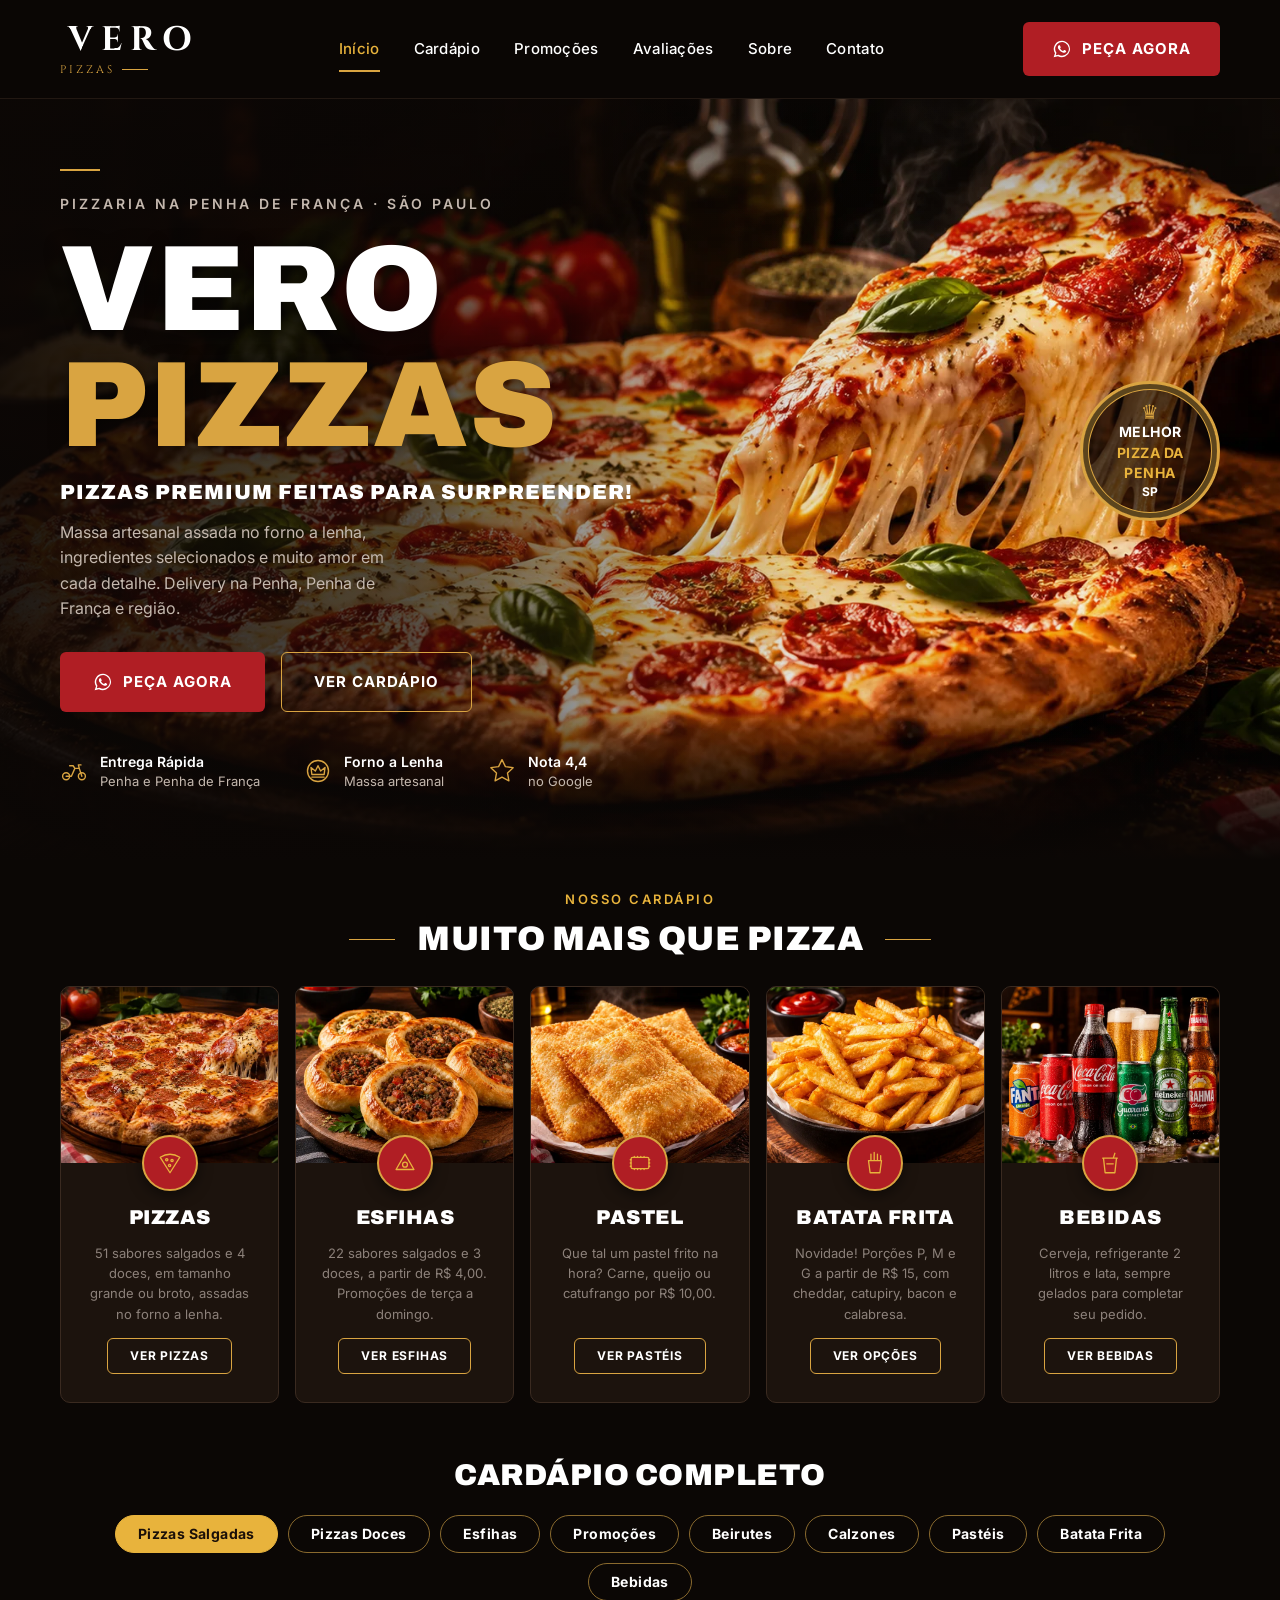
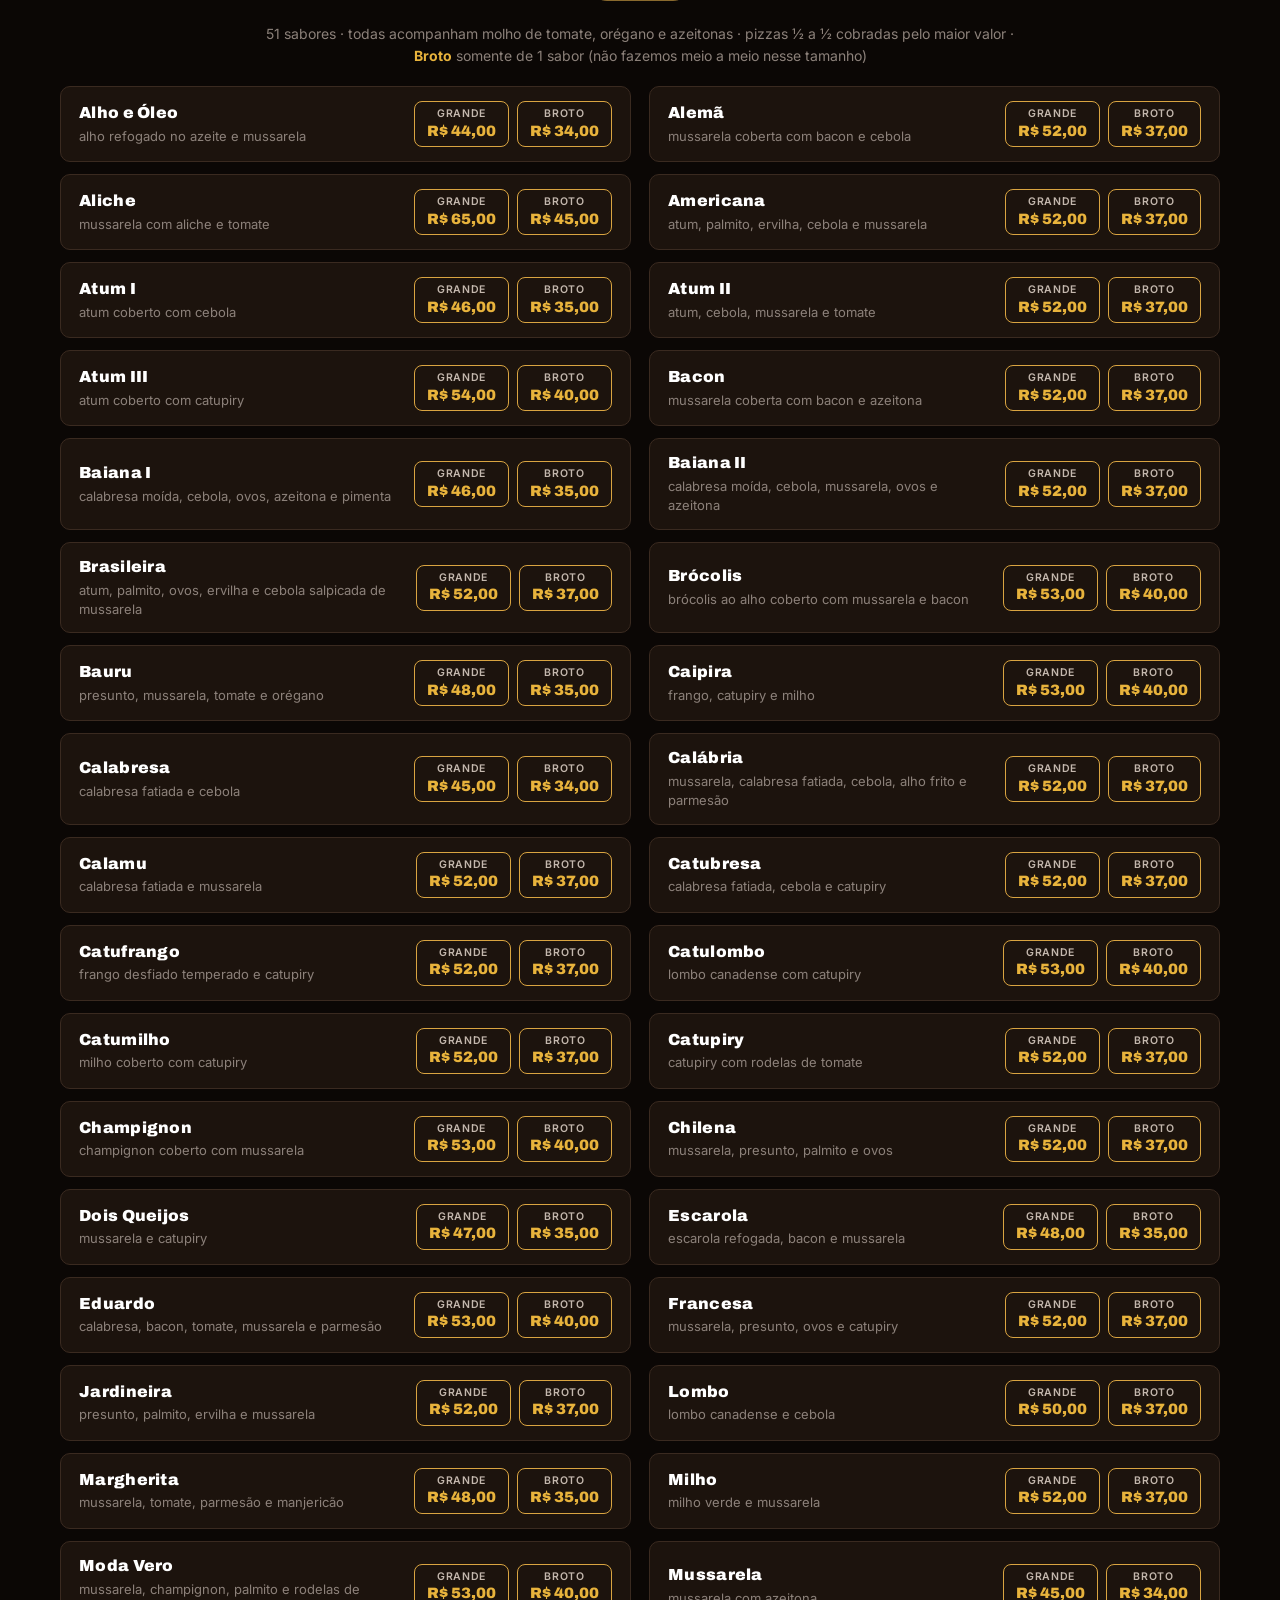
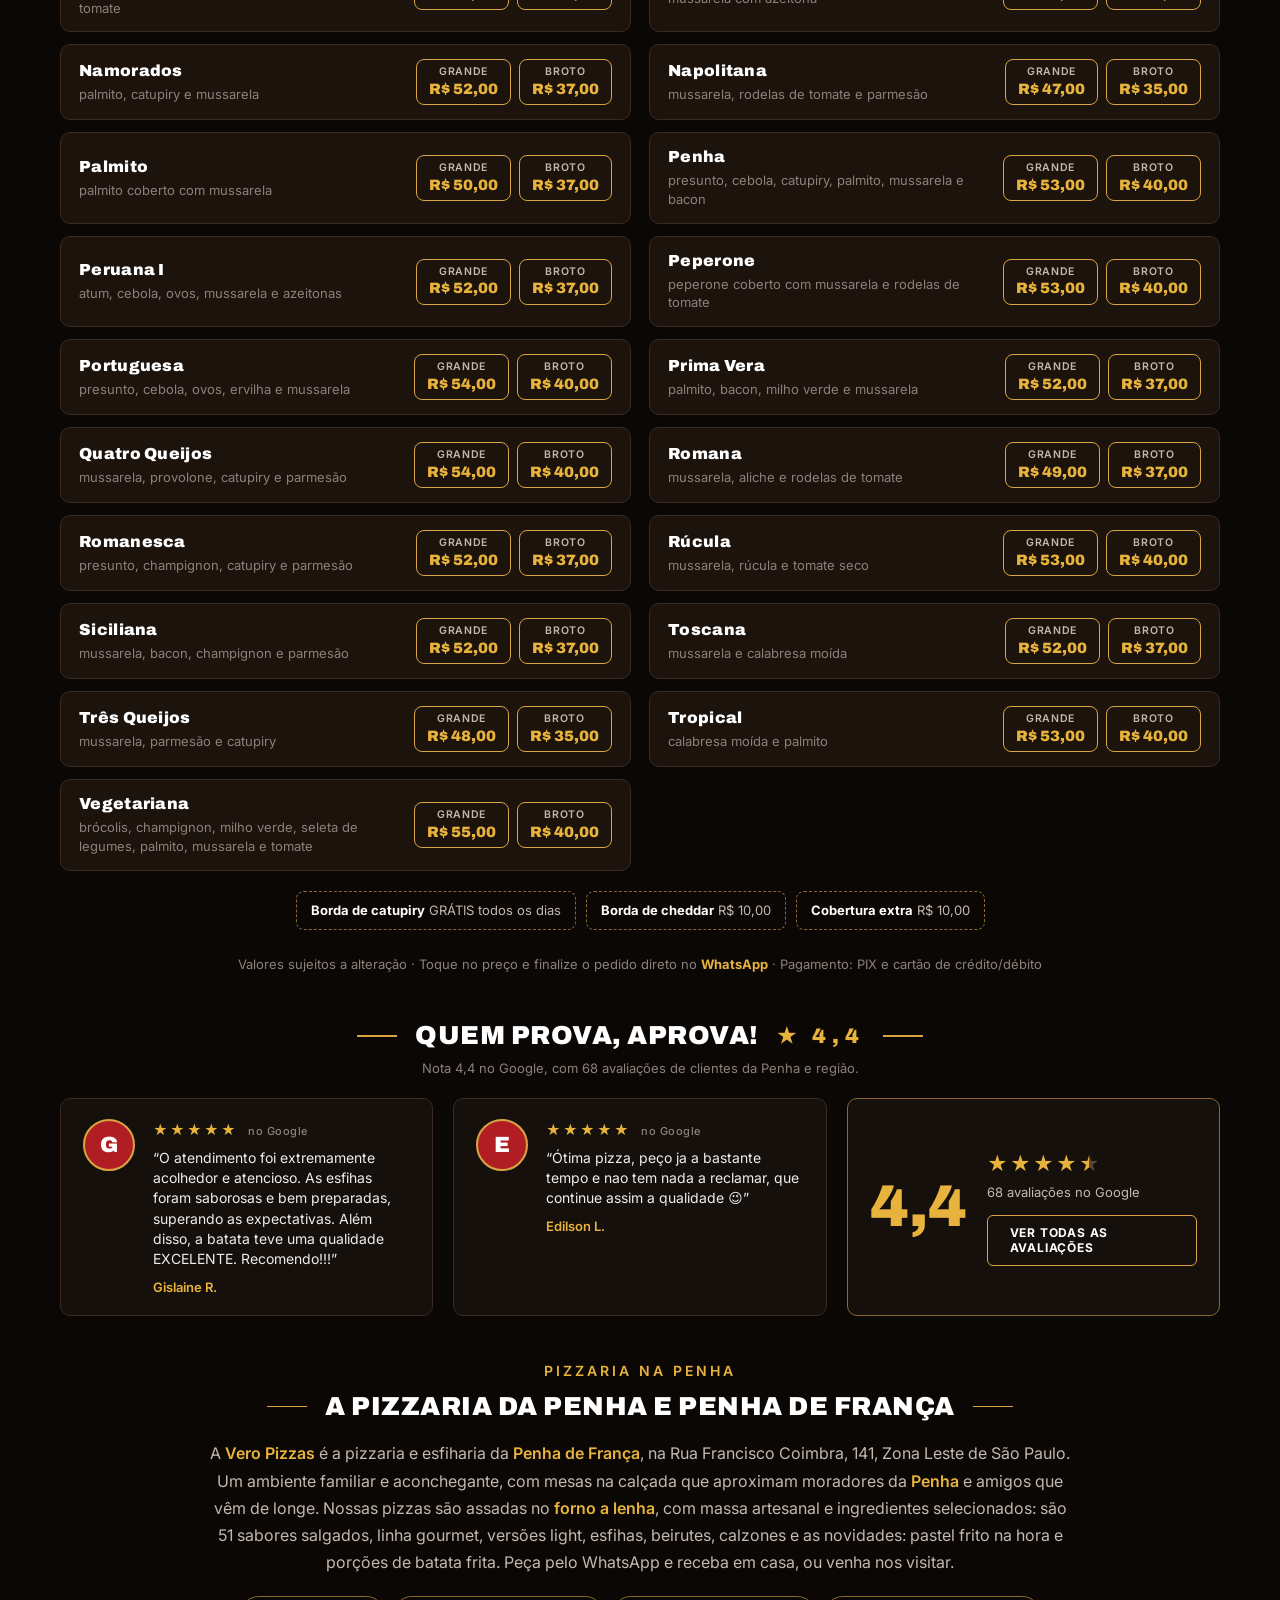
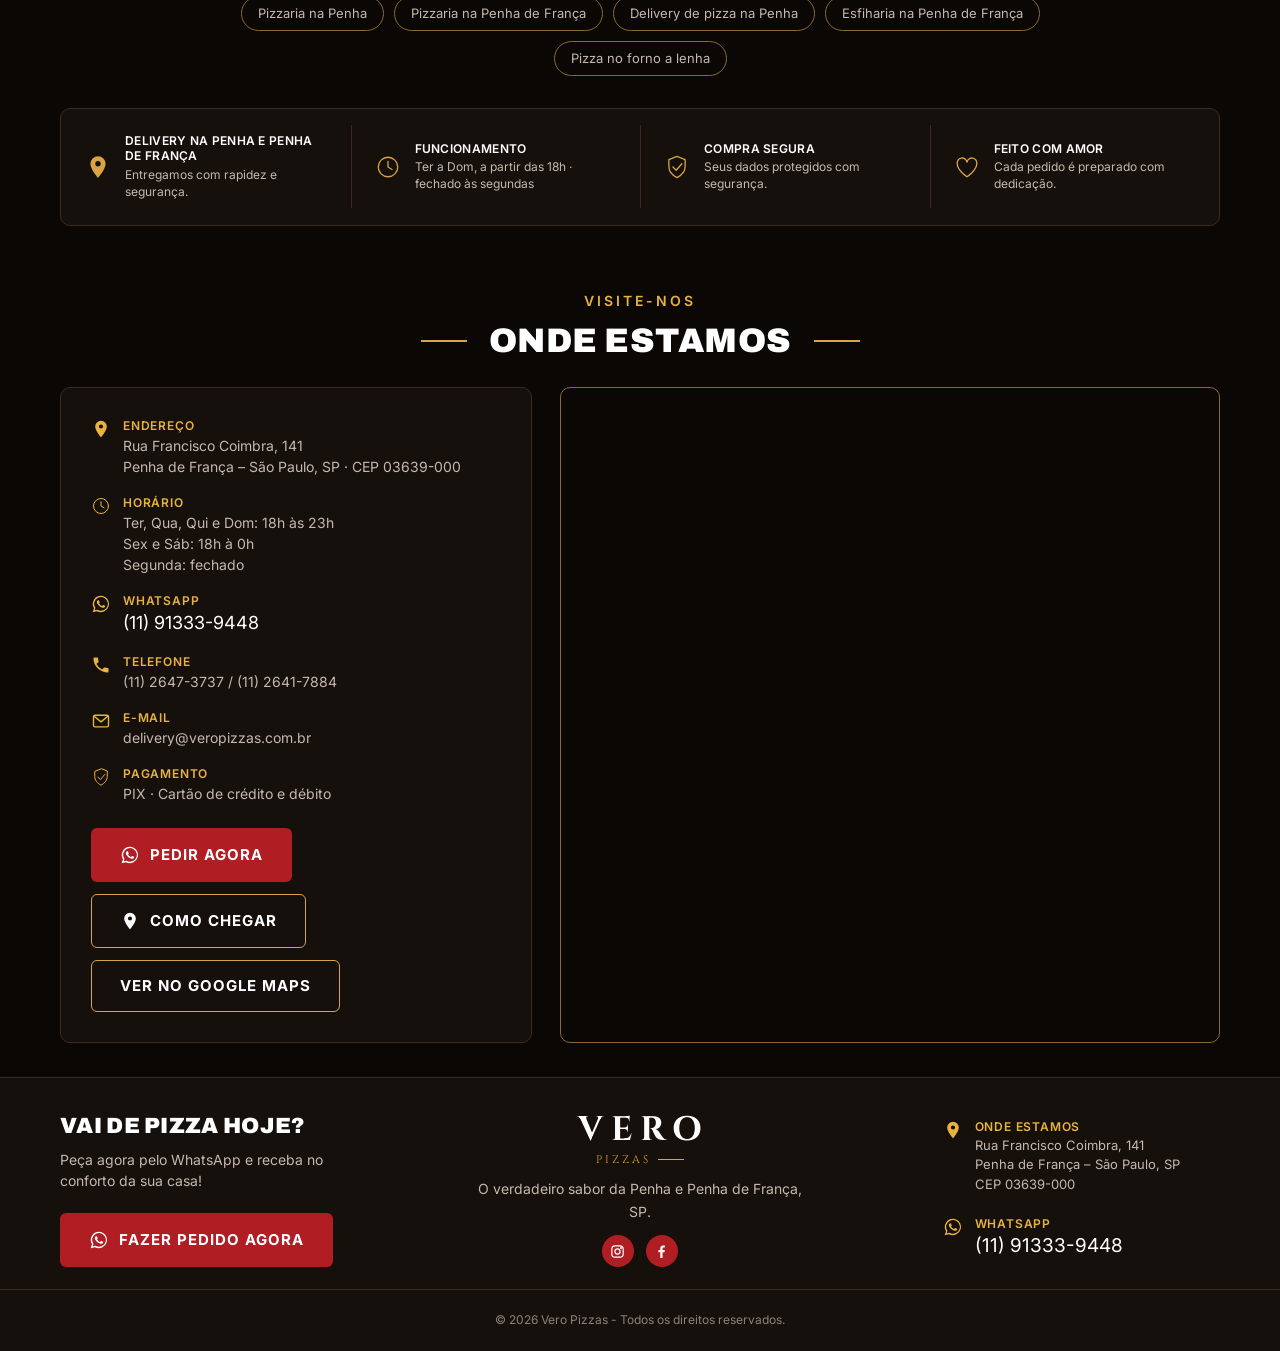
==== index.html @ 4f5774f3 "Novo site Vero Pizzas: landing page estática com cardápio completo - Layout baseado no Figma (hero, " ====
<!DOCTYPE html>
<html lang="pt-BR">
<head>
  <meta charset="UTF-8">
  <meta name="viewport" content="width=device-width, initial-scale=1">
  <title>Pizzaria na Penha e Penha de França SP | Vero Pizzas Delivery</title>
  <meta name="description" content="Vero Pizzas: pizzaria e esfiharia com forno a lenha na Penha de França, São Paulo. 51 sabores de pizza, esfihas, pastel, calzones e batata frita com delivery. Peça pelo WhatsApp!">
  <meta name="keywords" content="pizzaria penha, pizzaria penha de frança, pizzaria na penha sp, delivery pizza penha, pizza zona leste, esfiha penha, esfiharia penha de frança, pizza forno a lenha penha, batata frita penha, pastel penha de frança">
  <meta name="geo.region" content="BR-SP">
  <meta name="geo.placename" content="Penha de França, São Paulo">
  <meta name="theme-color" content="#0b0705">
  <link rel="canonical" href="https://veropizzas.com.br/">
  <meta property="og:type" content="website">
  <meta property="og:title" content="Vero Pizzas | Pizzaria na Penha e Penha de França, SP">
  <meta property="og:description" content="Pizzas premium feitas para surpreender. Delivery rápido na Penha, Penha de França e região.">
  <meta property="og:image" content="assets/hero.webp">
  <meta property="og:locale" content="pt_BR">
  <link rel="icon" href="data:image/svg+xml,%3Csvg xmlns='http://www.w3.org/2000/svg' viewBox='0 0 64 64'%3E%3Crect width='64' height='64' rx='12' fill='%230b0705'/%3E%3Ctext x='32' y='44' font-size='36' font-family='serif' font-weight='700' text-anchor='middle' fill='%23d9a441'%3EV%3C/text%3E%3C/svg%3E">
  <link rel="preconnect" href="https://fonts.googleapis.com">
  <link rel="preconnect" href="https://fonts.gstatic.com" crossorigin>
  <link href="https://fonts.googleapis.com/css2?family=Archivo:wght@900&family=Cinzel:wght@400;700&family=Inter:wght@400;500;600;700&display=swap" rel="stylesheet">
  <link rel="stylesheet" href="css/style.css">
  <script type="application/ld+json">
  {
    "@context": "https://schema.org",
    "@type": "Restaurant",
    "name": "Vero Pizzas",
    "description": "Pizzaria e esfiharia com forno a lenha na Penha de França, São Paulo, com delivery e atendimento no local.",
    "url": "https://veropizzas.com.br/",
    "image": "https://veropizzas.com.br/assets/hero.webp",
    "servesCuisine": ["Pizza", "Esfiha", "Pastel", "Calzone"],
    "hasMenu": "https://veropizzas.com.br/#cardapio-completo",
    "areaServed": ["Penha", "Penha de França", "Zona Leste de São Paulo"],
    "telephone": "+55 11 2647-3737",
    "email": "delivery@veropizzas.com.br",
    "paymentAccepted": "PIX, Cartão de crédito, Cartão de débito",
    "priceRange": "$$",
    "sameAs": [
      "https://www.instagram.com/vero.pizzas",
      "https://www.facebook.com/people/Vero-Pizzas/100063533080031/"
    ],
    "geo": {"@type": "GeoCoordinates", "latitude": -23.5240817, "longitude": -46.5408074},
    "hasMap": "https://maps.app.goo.gl/yPzgFW3SKGRKzd9G6",
    "openingHoursSpecification": [
      {"@type": "OpeningHoursSpecification", "dayOfWeek": ["Tuesday", "Wednesday", "Thursday", "Sunday"], "opens": "18:00", "closes": "23:00"},
      {"@type": "OpeningHoursSpecification", "dayOfWeek": ["Friday", "Saturday"], "opens": "18:00", "closes": "23:59"}
    ],
    "address": {
      "@type": "PostalAddress",
      "streetAddress": "Rua Francisco Coimbra, 141 - Penha de França",
      "postalCode": "03639-000",
      "addressLocality": "São Paulo",
      "addressRegion": "SP",
      "addressCountry": "BR"
    }
  }
  </script>
</head>
<body>

<svg width="0" height="0" style="position:absolute" aria-hidden="true">
  <defs>
    <symbol id="i-wa" viewBox="0 0 24 24"><path fill="currentColor" d="M12.04 2a9.9 9.9 0 0 0-8.45 15.05L2 22l5.1-1.34A9.9 9.9 0 1 0 12.04 2Zm0 18.1a8.2 8.2 0 0 1-4.18-1.14l-.3-.18-3.03.8.81-2.95-.2-.31a8.2 8.2 0 1 1 6.9 3.78Zm4.5-6.14c-.25-.12-1.46-.72-1.69-.8-.23-.09-.39-.13-.56.12-.16.25-.64.8-.78.97-.14.16-.29.18-.53.06a6.7 6.7 0 0 1-3.3-2.88c-.25-.43.25-.4.71-1.33.08-.16.04-.3-.02-.42-.06-.12-.56-1.35-.77-1.85-.2-.48-.4-.42-.56-.42h-.47c-.16 0-.43.06-.65.3-.23.25-.86.84-.86 2.05 0 1.2.88 2.37 1 2.54.12.16 1.72 2.63 4.18 3.69.58.25 1.04.4 1.4.51.59.19 1.12.16 1.54.1.47-.07 1.46-.6 1.66-1.17.2-.58.2-1.07.14-1.17-.06-.1-.23-.16-.47-.28Z"/></symbol>
    <symbol id="i-moto" viewBox="0 0 32 32"><g fill="none" stroke="currentColor" stroke-width="1.6" stroke-linecap="round" stroke-linejoin="round"><circle cx="7" cy="22" r="4"/><circle cx="25" cy="22" r="4"/><path d="M7 22h6l4-9h5l3 9M17 13l-2-3h-4M13 22l4-9M22 13l-1-4h3"/></g></symbol>
    <symbol id="i-crown" viewBox="0 0 32 32"><g fill="none" stroke="currentColor" stroke-width="1.6" stroke-linecap="round" stroke-linejoin="round"><circle cx="16" cy="16" r="12"/><path d="M9 20l-1-8 5 4 3-6 3 6 5-4-1 8zM9 23h14"/></g></symbol>
    <symbol id="i-star" viewBox="0 0 32 32"><path fill="none" stroke="currentColor" stroke-width="1.6" stroke-linejoin="round" d="m16 3 3.9 8 8.8 1.2-6.4 6.2 1.6 8.8L16 23l-7.9 4.2 1.6-8.8-6.4-6.2 8.8-1.2z"/></symbol>
    <symbol id="i-pizza" viewBox="0 0 32 32"><g fill="none" stroke="currentColor" stroke-width="1.6" stroke-linecap="round" stroke-linejoin="round"><path d="M4 9c8-5 16-5 24 0L16 28z"/><circle cx="12" cy="12" r="1.4"/><circle cx="18.5" cy="13" r="1.4"/><circle cx="15.5" cy="19" r="1.4"/></g></symbol>
    <symbol id="i-esfiha" viewBox="0 0 32 32"><g fill="none" stroke="currentColor" stroke-width="1.6" stroke-linecap="round" stroke-linejoin="round"><path d="M16 5 27 24H5z"/><circle cx="16" cy="18" r="3"/></g></symbol>
    <symbol id="i-pastel" viewBox="0 0 32 32"><g fill="none" stroke="currentColor" stroke-width="1.6" stroke-linecap="round" stroke-linejoin="round"><rect x="5" y="9" width="22" height="14" rx="2"/><path d="M5 12h-1M5 16h-1M5 20h-1M28 12h-1M28 16h-1M28 20h-1M9 9V8M13 9V8M17 9V8M21 9V8M9 24v-1M13 24v-1M17 24v-1M21 24v-1"/></g></symbol>
    <symbol id="i-fries" viewBox="0 0 32 32"><g fill="none" stroke="currentColor" stroke-width="1.6" stroke-linecap="round" stroke-linejoin="round"><path d="M8 13h16l-2 15H10zM11 13V5M15 13V3M19 13V5M23 13V7"/></g></symbol>
    <symbol id="i-cup" viewBox="0 0 32 32"><g fill="none" stroke="currentColor" stroke-width="1.6" stroke-linecap="round" stroke-linejoin="round"><path d="M8 10h16l-2 18H10zM7 10h18M20 10l2-6"/><path d="M12 17h8"/></g></symbol>
    <symbol id="i-pin" viewBox="0 0 24 24"><path fill="currentColor" d="M12 2a7 7 0 0 0-7 7c0 5.2 7 13 7 13s7-7.8 7-13a7 7 0 0 0-7-7Zm0 9.5A2.5 2.5 0 1 1 12 6.5a2.5 2.5 0 0 1 0 5Z"/></symbol>
    <symbol id="i-clock" viewBox="0 0 32 32"><g fill="none" stroke="currentColor" stroke-width="1.6" stroke-linecap="round" stroke-linejoin="round"><circle cx="16" cy="16" r="12"/><path d="M16 9v7l5 3"/></g></symbol>
    <symbol id="i-shield" viewBox="0 0 32 32"><g fill="none" stroke="currentColor" stroke-width="1.6" stroke-linecap="round" stroke-linejoin="round"><path d="M16 3 6 7v8c0 6 4 11 10 14 6-3 10-8 10-14V7z"/><path d="m11 16 4 4 7-8"/></g></symbol>
    <symbol id="i-heart" viewBox="0 0 32 32"><path fill="none" stroke="currentColor" stroke-width="1.6" stroke-linejoin="round" d="M16 28S4 20 4 12a6 6 0 0 1 12-2 6 6 0 0 1 12 2c0 8-12 16-12 16z"/></symbol>
    <symbol id="i-timer" viewBox="0 0 32 32"><g fill="none" stroke="currentColor" stroke-width="1.6" stroke-linecap="round" stroke-linejoin="round"><circle cx="16" cy="18" r="10"/><path d="M16 12v6l4 2M13 3h6M16 3v5"/></g></symbol>
    <symbol id="i-ig" viewBox="0 0 24 24"><g fill="none" stroke="currentColor" stroke-width="1.7"><rect x="4" y="4" width="16" height="16" rx="4.5"/><circle cx="12" cy="12" r="3.6"/><circle cx="17" cy="7" r=".6" fill="currentColor"/></g></symbol>
    <symbol id="i-fb" viewBox="0 0 24 24"><path fill="currentColor" d="M13.5 21v-8h2.7l.4-3.2h-3.1V7.9c0-.9.3-1.5 1.6-1.5h1.6V3.5c-.3 0-1.3-.1-2.4-.1-2.4 0-4 1.4-4 4.1v2.3H7.6V13h2.7v8z"/></symbol>
    <symbol id="i-phone" viewBox="0 0 24 24"><path fill="currentColor" d="M6.6 10.8a15.2 15.2 0 0 0 6.6 6.6l2.2-2.2a1 1 0 0 1 1-.25 11.4 11.4 0 0 0 3.6.57 1 1 0 0 1 1 1V20a1 1 0 0 1-1 1A17 17 0 0 1 3 4a1 1 0 0 1 1-1h3.5a1 1 0 0 1 1 1c0 1.25.2 2.45.57 3.57a1 1 0 0 1-.25 1z"/></symbol>
    <symbol id="i-mail" viewBox="0 0 24 24"><g fill="none" stroke="currentColor" stroke-width="1.7" stroke-linejoin="round"><rect x="3" y="5" width="18" height="14" rx="2"/><path d="m3.5 6 8.5 7 8.5-7"/></g></symbol>
  </defs>
</svg>

<!-- 01 HEADER -->
<header class="header" id="topo">
  <div class="container header__inner">
    <a href="#inicio" class="logo" aria-label="Vero Pizzas — início">
      <span class="logo__word">VERO</span>
      <span class="logo__sub"><span>P I Z Z A S</span><i></i></span>
    </a>

    <nav class="nav" id="nav" aria-label="Principal">
      <a href="#inicio" class="is-active">Início</a>
      <a href="#cardapio">Cardápio</a>
      <a href="#cardapio-completo" data-open-tab="promocoes-esfiha">Promoções</a>
      <a href="#avaliacoes">Avaliações</a>
      <a href="#sobre">Sobre</a>
      <a href="#localizacao">Contato</a>
      <a href="https://wa.me/5511913339448?text=Ol%C3%A1!%20Quero%20fazer%20um%20pedido." class="btn btn--wine nav__cta" target="_blank" rel="noopener"><svg><use href="#i-wa"/></svg>PEÇA AGORA</a>
    </nav>

    <a href="https://wa.me/5511913339448?text=Ol%C3%A1!%20Quero%20fazer%20um%20pedido." class="btn btn--wine header__cta" target="_blank" rel="noopener"><svg><use href="#i-wa"/></svg>PEÇA AGORA</a>

    <button class="burger" id="burger" aria-label="Abrir menu" aria-expanded="false" aria-controls="nav"><span></span><span></span><span></span></button>
  </div>
</header>

<main>
<!-- 02 HERO -->
<section class="hero" id="inicio">
  <img class="hero__bg" src="assets/hero.webp" alt="Pizza de pepperoni com queijo derretido da Vero Pizzas, pizzaria na Penha, São Paulo" fetchpriority="high">
  <div class="hero__shade"></div>
  <div class="container hero__inner">
    <div class="hero__content">
      <span class="rule"></span>
      <p class="eyebrow">Pizzaria na Penha de França · São Paulo</p>
      <h1 class="hero__title">
        <span>VERO</span>
        <span class="gold">PIZZAS</span>
        <span class="sr-only">— Pizzaria na Penha e Penha de França, São Paulo</span>
      </h1>
      <p class="hero__tag">Pizzas premium feitas para surpreender!</p>
      <p class="lead">Massa artesanal assada no forno a lenha, ingredientes selecionados e muito amor em cada detalhe. Delivery na Penha, Penha de França e região.</p>
      <div class="hero__ctas">
        <a href="https://wa.me/5511913339448?text=Ol%C3%A1!%20Quero%20fazer%20um%20pedido." class="btn btn--wine btn--lg" target="_blank" rel="noopener"><svg><use href="#i-wa"/></svg>PEÇA AGORA</a>
        <a href="#cardapio" class="btn btn--outline btn--lg">VER CARDÁPIO</a>
      </div>
      <ul class="features">
        <li><svg><use href="#i-moto"/></svg><div><strong>Entrega Rápida</strong><span>Penha e Penha de França</span></div></li>
        <li><svg><use href="#i-crown"/></svg><div><strong>Forno a Lenha</strong><span>Massa artesanal</span></div></li>
        <li><svg><use href="#i-star"/></svg><div><strong>Nota 4,4</strong><span>no Google</span></div></li>
      </ul>
    </div>

    <div class="seal" aria-label="Melhor pizza da Penha, SP">
      <span class="seal__crown">♛</span>
      <span>MELHOR</span><span>PIZZA DA</span><b>PENHA</b><span class="seal__sp">SP</span>
    </div>
  </div>
</section>

<!-- 03 CARDÁPIO -->
<section class="menu" id="cardapio">
  <div class="container">
    <p class="eyebrow eyebrow--gold center">NOSSO CARDÁPIO</p>
    <h2 class="section-title"><i></i><span>MUITO MAIS QUE PIZZA</span><i></i></h2>

    <div class="cards">
      <article class="card">
        <img src="assets/pizzas.webp" alt="Pizza de pepperoni artesanal" loading="lazy">
        <div class="card__icon"><svg><use href="#i-pizza"/></svg></div>
        <div class="card__body">
          <h3>PIZZAS</h3>
          <p>51 sabores salgados e 4 doces, em tamanho grande ou broto, assadas no forno a lenha.</p>
          <a href="#cardapio-completo" class="btn btn--ghost" data-open-tab="pizzas">VER PIZZAS</a>
        </div>
      </article>
      <article class="card">
        <img src="assets/esfihas.webp" alt="Esfihas artesanais assadas" loading="lazy">
        <div class="card__icon"><svg><use href="#i-esfiha"/></svg></div>
        <div class="card__body">
          <h3>ESFIHAS</h3>
          <p>22 sabores salgados e 3 doces, a partir de R$ 4,00. Promoções de terça a domingo.</p>
          <a href="#cardapio-completo" class="btn btn--ghost" data-open-tab="esfihas">VER ESFIHAS</a>
        </div>
      </article>
      <article class="card">
        <img src="assets/pastel.webp" alt="Pastéis fritos na hora da Vero Pizzas, Penha de França" loading="lazy">
        <div class="card__icon"><svg><use href="#i-pastel"/></svg></div>
        <div class="card__body">
          <h3>PASTEL</h3>
          <p>Que tal um pastel frito na hora? Carne, queijo ou catufrango por R$ 10,00.</p>
          <a href="#cardapio-completo" class="btn btn--ghost" data-open-tab="pasteis">VER PASTÉIS</a>
        </div>
      </article>
      <article class="card">
        <img src="assets/batata.webp" alt="Porção de batata frita da Vero Pizzas, Penha de França" loading="lazy">
        <div class="card__icon"><svg><use href="#i-fries"/></svg></div>
        <div class="card__body">
          <h3>BATATA FRITA</h3>
          <p>Novidade! Porções P, M e G a partir de R$ 15, com cheddar, catupiry, bacon e calabresa.</p>
          <a href="#cardapio-completo" class="btn btn--ghost" data-open-tab="batatas">VER OPÇÕES</a>
        </div>
      </article>
      <article class="card">
        <img src="assets/bebidas.webp" alt="Refrigerantes e cerveja gelados" loading="lazy">
        <div class="card__icon"><svg><use href="#i-cup"/></svg></div>
        <div class="card__body">
          <h3>BEBIDAS</h3>
          <p>Cerveja, refrigerante 2 litros e lata, sempre gelados para completar seu pedido.</p>
          <a href="#cardapio-completo" class="btn btn--ghost" data-open-tab="bebidas">VER BEBIDAS</a>
        </div>
      </article>
    </div>
    <div class="fullmenu" id="cardapio-completo">
      <h3 class="fullmenu__title">Cardápio completo</h3>
      <div class="tabs" role="tablist" aria-label="Categorias do cardápio"><button class="tab" type="button" role="tab" id="t-pizzas" aria-controls="tab-pizzas" aria-selected="true" data-tab="pizzas">Pizzas Salgadas</button><button class="tab" type="button" role="tab" id="t-doces" aria-controls="tab-doces" aria-selected="false" data-tab="doces">Pizzas Doces</button><button class="tab" type="button" role="tab" id="t-esfihas" aria-controls="tab-esfihas" aria-selected="false" data-tab="esfihas">Esfihas</button><button class="tab" type="button" role="tab" id="t-promocoes-esfiha" aria-controls="tab-promocoes-esfiha" aria-selected="false" data-tab="promocoes-esfiha">Promoções</button><button class="tab" type="button" role="tab" id="t-beirutes" aria-controls="tab-beirutes" aria-selected="false" data-tab="beirutes">Beirutes</button><button class="tab" type="button" role="tab" id="t-calzones" aria-controls="tab-calzones" aria-selected="false" data-tab="calzones">Calzones</button><button class="tab" type="button" role="tab" id="t-pasteis" aria-controls="tab-pasteis" aria-selected="false" data-tab="pasteis">Pastéis</button><button class="tab" type="button" role="tab" id="t-batatas" aria-controls="tab-batatas" aria-selected="false" data-tab="batatas">Batata Frita</button><button class="tab" type="button" role="tab" id="t-bebidas" aria-controls="tab-bebidas" aria-selected="false" data-tab="bebidas">Bebidas</button></div>
      <div class="mpanel" id="tab-pizzas" role="tabpanel" aria-labelledby="t-pizzas" data-panel="pizzas"><p class="menu-note">51 sabores · todas acompanham molho de tomate, orégano e azeitonas · pizzas ½ a ½ cobradas pelo maior valor · <b>Broto</b> somente de 1 sabor (não fazemos meio a meio nesse tamanho)</p><ul class="menu-list"><li class="mitem"><div class="mitem__txt"><h4>Alho e Óleo</h4><p>alho refogado no azeite e mussarela</p></div><div class="mitem__buy"><a class="buy" target="_blank" rel="noopener" href="https://wa.me/5511913339448?text=Ol%C3%A1%21%20Quero%20pedir%20uma%20pizza%20Alho%20e%20%C3%93leo%20%28Grande%29%20-%20R%24%2044%2C00."><span>Grande</span><b>R$ 44,00</b></a><a class="buy" target="_blank" rel="noopener" href="https://wa.me/5511913339448?text=Ol%C3%A1%21%20Quero%20pedir%20uma%20pizza%20Alho%20e%20%C3%93leo%20%28Broto%29%20-%20R%24%2034%2C00."><span>Broto</span><b>R$ 34,00</b></a></div></li><li class="mitem"><div class="mitem__txt"><h4>Alemã</h4><p>mussarela coberta com bacon e cebola</p></div><div class="mitem__buy"><a class="buy" target="_blank" rel="noopener" href="https://wa.me/5511913339448?text=Ol%C3%A1%21%20Quero%20pedir%20uma%20pizza%20Alem%C3%A3%20%28Grande%29%20-%20R%24%2052%2C00."><span>Grande</span><b>R$ 52,00</b></a><a class="buy" target="_blank" rel="noopener" href="https://wa.me/5511913339448?text=Ol%C3%A1%21%20Quero%20pedir%20uma%20pizza%20Alem%C3%A3%20%28Broto%29%20-%20R%24%2037%2C00."><span>Broto</span><b>R$ 37,00</b></a></div></li><li class="mitem"><div class="mitem__txt"><h4>Aliche</h4><p>mussarela com aliche e tomate</p></div><div class="mitem__buy"><a class="buy" target="_blank" rel="noopener" href="https://wa.me/5511913339448?text=Ol%C3%A1%21%20Quero%20pedir%20uma%20pizza%20Aliche%20%28Grande%29%20-%20R%24%2065%2C00."><span>Grande</span><b>R$ 65,00</b></a><a class="buy" target="_blank" rel="noopener" href="https://wa.me/5511913339448?text=Ol%C3%A1%21%20Quero%20pedir%20uma%20pizza%20Aliche%20%28Broto%29%20-%20R%24%2045%2C00."><span>Broto</span><b>R$ 45,00</b></a></div></li><li class="mitem"><div class="mitem__txt"><h4>Americana</h4><p>atum, palmito, ervilha, cebola e mussarela</p></div><div class="mitem__buy"><a class="buy" target="_blank" rel="noopener" href="https://wa.me/5511913339448?text=Ol%C3%A1%21%20Quero%20pedir%20uma%20pizza%20Americana%20%28Grande%29%20-%20R%24%2052%2C00."><span>Grande</span><b>R$ 52,00</b></a><a class="buy" target="_blank" rel="noopener" href="https://wa.me/5511913339448?text=Ol%C3%A1%21%20Quero%20pedir%20uma%20pizza%20Americana%20%28Broto%29%20-%20R%24%2037%2C00."><span>Broto</span><b>R$ 37,00</b></a></div></li><li class="mitem"><div class="mitem__txt"><h4>Atum I</h4><p>atum coberto com cebola</p></div><div class="mitem__buy"><a class="buy" target="_blank" rel="noopener" href="https://wa.me/5511913339448?text=Ol%C3%A1%21%20Quero%20pedir%20uma%20pizza%20Atum%20I%20%28Grande%29%20-%20R%24%2046%2C00."><span>Grande</span><b>R$ 46,00</b></a><a class="buy" target="_blank" rel="noopener" href="https://wa.me/5511913339448?text=Ol%C3%A1%21%20Quero%20pedir%20uma%20pizza%20Atum%20I%20%28Broto%29%20-%20R%24%2035%2C00."><span>Broto</span><b>R$ 35,00</b></a></div></li><li class="mitem"><div class="mitem__txt"><h4>Atum II</h4><p>atum, cebola, mussarela e tomate</p></div><div class="mitem__buy"><a class="buy" target="_blank" rel="noopener" href="https://wa.me/5511913339448?text=Ol%C3%A1%21%20Quero%20pedir%20uma%20pizza%20Atum%20II%20%28Grande%29%20-%20R%24%2052%2C00."><span>Grande</span><b>R$ 52,00</b></a><a class="buy" target="_blank" rel="noopener" href="https://wa.me/5511913339448?text=Ol%C3%A1%21%20Quero%20pedir%20uma%20pizza%20Atum%20II%20%28Broto%29%20-%20R%24%2037%2C00."><span>Broto</span><b>R$ 37,00</b></a></div></li><li class="mitem"><div class="mitem__txt"><h4>Atum III</h4><p>atum coberto com catupiry</p></div><div class="mitem__buy"><a class="buy" target="_blank" rel="noopener" href="https://wa.me/5511913339448?text=Ol%C3%A1%21%20Quero%20pedir%20uma%20pizza%20Atum%20III%20%28Grande%29%20-%20R%24%2054%2C00."><span>Grande</span><b>R$ 54,00</b></a><a class="buy" target="_blank" rel="noopener" href="https://wa.me/5511913339448?text=Ol%C3%A1%21%20Quero%20pedir%20uma%20pizza%20Atum%20III%20%28Broto%29%20-%20R%24%2040%2C00."><span>Broto</span><b>R$ 40,00</b></a></div></li><li class="mitem"><div class="mitem__txt"><h4>Bacon</h4><p>mussarela coberta com bacon e azeitona</p></div><div class="mitem__buy"><a class="buy" target="_blank" rel="noopener" href="https://wa.me/5511913339448?text=Ol%C3%A1%21%20Quero%20pedir%20uma%20pizza%20Bacon%20%28Grande%29%20-%20R%24%2052%2C00."><span>Grande</span><b>R$ 52,00</b></a><a class="buy" target="_blank" rel="noopener" href="https://wa.me/5511913339448?text=Ol%C3%A1%21%20Quero%20pedir%20uma%20pizza%20Bacon%20%28Broto%29%20-%20R%24%2037%2C00."><span>Broto</span><b>R$ 37,00</b></a></div></li><li class="mitem"><div class="mitem__txt"><h4>Baiana I</h4><p>calabresa moída, cebola, ovos, azeitona e pimenta</p></div><div class="mitem__buy"><a class="buy" target="_blank" rel="noopener" href="https://wa.me/5511913339448?text=Ol%C3%A1%21%20Quero%20pedir%20uma%20pizza%20Baiana%20I%20%28Grande%29%20-%20R%24%2046%2C00."><span>Grande</span><b>R$ 46,00</b></a><a class="buy" target="_blank" rel="noopener" href="https://wa.me/5511913339448?text=Ol%C3%A1%21%20Quero%20pedir%20uma%20pizza%20Baiana%20I%20%28Broto%29%20-%20R%24%2035%2C00."><span>Broto</span><b>R$ 35,00</b></a></div></li><li class="mitem"><div class="mitem__txt"><h4>Baiana II</h4><p>calabresa moída, cebola, mussarela, ovos e azeitona</p></div><div class="mitem__buy"><a class="buy" target="_blank" rel="noopener" href="https://wa.me/5511913339448?text=Ol%C3%A1%21%20Quero%20pedir%20uma%20pizza%20Baiana%20II%20%28Grande%29%20-%20R%24%2052%2C00."><span>Grande</span><b>R$ 52,00</b></a><a class="buy" target="_blank" rel="noopener" href="https://wa.me/5511913339448?text=Ol%C3%A1%21%20Quero%20pedir%20uma%20pizza%20Baiana%20II%20%28Broto%29%20-%20R%24%2037%2C00."><span>Broto</span><b>R$ 37,00</b></a></div></li><li class="mitem"><div class="mitem__txt"><h4>Brasileira</h4><p>atum, palmito, ovos, ervilha e cebola salpicada de mussarela</p></div><div class="mitem__buy"><a class="buy" target="_blank" rel="noopener" href="https://wa.me/5511913339448?text=Ol%C3%A1%21%20Quero%20pedir%20uma%20pizza%20Brasileira%20%28Grande%29%20-%20R%24%2052%2C00."><span>Grande</span><b>R$ 52,00</b></a><a class="buy" target="_blank" rel="noopener" href="https://wa.me/5511913339448?text=Ol%C3%A1%21%20Quero%20pedir%20uma%20pizza%20Brasileira%20%28Broto%29%20-%20R%24%2037%2C00."><span>Broto</span><b>R$ 37,00</b></a></div></li><li class="mitem"><div class="mitem__txt"><h4>Brócolis</h4><p>brócolis ao alho coberto com mussarela e bacon</p></div><div class="mitem__buy"><a class="buy" target="_blank" rel="noopener" href="https://wa.me/5511913339448?text=Ol%C3%A1%21%20Quero%20pedir%20uma%20pizza%20Br%C3%B3colis%20%28Grande%29%20-%20R%24%2053%2C00."><span>Grande</span><b>R$ 53,00</b></a><a class="buy" target="_blank" rel="noopener" href="https://wa.me/5511913339448?text=Ol%C3%A1%21%20Quero%20pedir%20uma%20pizza%20Br%C3%B3colis%20%28Broto%29%20-%20R%24%2040%2C00."><span>Broto</span><b>R$ 40,00</b></a></div></li><li class="mitem"><div class="mitem__txt"><h4>Bauru</h4><p>presunto, mussarela, tomate e orégano</p></div><div class="mitem__buy"><a class="buy" target="_blank" rel="noopener" href="https://wa.me/5511913339448?text=Ol%C3%A1%21%20Quero%20pedir%20uma%20pizza%20Bauru%20%28Grande%29%20-%20R%24%2048%2C00."><span>Grande</span><b>R$ 48,00</b></a><a class="buy" target="_blank" rel="noopener" href="https://wa.me/5511913339448?text=Ol%C3%A1%21%20Quero%20pedir%20uma%20pizza%20Bauru%20%28Broto%29%20-%20R%24%2035%2C00."><span>Broto</span><b>R$ 35,00</b></a></div></li><li class="mitem"><div class="mitem__txt"><h4>Caipira</h4><p>frango, catupiry e milho</p></div><div class="mitem__buy"><a class="buy" target="_blank" rel="noopener" href="https://wa.me/5511913339448?text=Ol%C3%A1%21%20Quero%20pedir%20uma%20pizza%20Caipira%20%28Grande%29%20-%20R%24%2053%2C00."><span>Grande</span><b>R$ 53,00</b></a><a class="buy" target="_blank" rel="noopener" href="https://wa.me/5511913339448?text=Ol%C3%A1%21%20Quero%20pedir%20uma%20pizza%20Caipira%20%28Broto%29%20-%20R%24%2040%2C00."><span>Broto</span><b>R$ 40,00</b></a></div></li><li class="mitem"><div class="mitem__txt"><h4>Calabresa</h4><p>calabresa fatiada e cebola</p></div><div class="mitem__buy"><a class="buy" target="_blank" rel="noopener" href="https://wa.me/5511913339448?text=Ol%C3%A1%21%20Quero%20pedir%20uma%20pizza%20Calabresa%20%28Grande%29%20-%20R%24%2045%2C00."><span>Grande</span><b>R$ 45,00</b></a><a class="buy" target="_blank" rel="noopener" href="https://wa.me/5511913339448?text=Ol%C3%A1%21%20Quero%20pedir%20uma%20pizza%20Calabresa%20%28Broto%29%20-%20R%24%2034%2C00."><span>Broto</span><b>R$ 34,00</b></a></div></li><li class="mitem"><div class="mitem__txt"><h4>Calábria</h4><p>mussarela, calabresa fatiada, cebola, alho frito e parmesão</p></div><div class="mitem__buy"><a class="buy" target="_blank" rel="noopener" href="https://wa.me/5511913339448?text=Ol%C3%A1%21%20Quero%20pedir%20uma%20pizza%20Cal%C3%A1bria%20%28Grande%29%20-%20R%24%2052%2C00."><span>Grande</span><b>R$ 52,00</b></a><a class="buy" target="_blank" rel="noopener" href="https://wa.me/5511913339448?text=Ol%C3%A1%21%20Quero%20pedir%20uma%20pizza%20Cal%C3%A1bria%20%28Broto%29%20-%20R%24%2037%2C00."><span>Broto</span><b>R$ 37,00</b></a></div></li><li class="mitem"><div class="mitem__txt"><h4>Calamu</h4><p>calabresa fatiada e mussarela</p></div><div class="mitem__buy"><a class="buy" target="_blank" rel="noopener" href="https://wa.me/5511913339448?text=Ol%C3%A1%21%20Quero%20pedir%20uma%20pizza%20Calamu%20%28Grande%29%20-%20R%24%2052%2C00."><span>Grande</span><b>R$ 52,00</b></a><a class="buy" target="_blank" rel="noopener" href="https://wa.me/5511913339448?text=Ol%C3%A1%21%20Quero%20pedir%20uma%20pizza%20Calamu%20%28Broto%29%20-%20R%24%2037%2C00."><span>Broto</span><b>R$ 37,00</b></a></div></li><li class="mitem"><div class="mitem__txt"><h4>Catubresa</h4><p>calabresa fatiada, cebola e catupiry</p></div><div class="mitem__buy"><a class="buy" target="_blank" rel="noopener" href="https://wa.me/5511913339448?text=Ol%C3%A1%21%20Quero%20pedir%20uma%20pizza%20Catubresa%20%28Grande%29%20-%20R%24%2052%2C00."><span>Grande</span><b>R$ 52,00</b></a><a class="buy" target="_blank" rel="noopener" href="https://wa.me/5511913339448?text=Ol%C3%A1%21%20Quero%20pedir%20uma%20pizza%20Catubresa%20%28Broto%29%20-%20R%24%2037%2C00."><span>Broto</span><b>R$ 37,00</b></a></div></li><li class="mitem"><div class="mitem__txt"><h4>Catufrango</h4><p>frango desfiado temperado e catupiry</p></div><div class="mitem__buy"><a class="buy" target="_blank" rel="noopener" href="https://wa.me/5511913339448?text=Ol%C3%A1%21%20Quero%20pedir%20uma%20pizza%20Catufrango%20%28Grande%29%20-%20R%24%2052%2C00."><span>Grande</span><b>R$ 52,00</b></a><a class="buy" target="_blank" rel="noopener" href="https://wa.me/5511913339448?text=Ol%C3%A1%21%20Quero%20pedir%20uma%20pizza%20Catufrango%20%28Broto%29%20-%20R%24%2037%2C00."><span>Broto</span><b>R$ 37,00</b></a></div></li><li class="mitem"><div class="mitem__txt"><h4>Catulombo</h4><p>lombo canadense com catupiry</p></div><div class="mitem__buy"><a class="buy" target="_blank" rel="noopener" href="https://wa.me/5511913339448?text=Ol%C3%A1%21%20Quero%20pedir%20uma%20pizza%20Catulombo%20%28Grande%29%20-%20R%24%2053%2C00."><span>Grande</span><b>R$ 53,00</b></a><a class="buy" target="_blank" rel="noopener" href="https://wa.me/5511913339448?text=Ol%C3%A1%21%20Quero%20pedir%20uma%20pizza%20Catulombo%20%28Broto%29%20-%20R%24%2040%2C00."><span>Broto</span><b>R$ 40,00</b></a></div></li><li class="mitem"><div class="mitem__txt"><h4>Catumilho</h4><p>milho coberto com catupiry</p></div><div class="mitem__buy"><a class="buy" target="_blank" rel="noopener" href="https://wa.me/5511913339448?text=Ol%C3%A1%21%20Quero%20pedir%20uma%20pizza%20Catumilho%20%28Grande%29%20-%20R%24%2052%2C00."><span>Grande</span><b>R$ 52,00</b></a><a class="buy" target="_blank" rel="noopener" href="https://wa.me/5511913339448?text=Ol%C3%A1%21%20Quero%20pedir%20uma%20pizza%20Catumilho%20%28Broto%29%20-%20R%24%2037%2C00."><span>Broto</span><b>R$ 37,00</b></a></div></li><li class="mitem"><div class="mitem__txt"><h4>Catupiry</h4><p>catupiry com rodelas de tomate</p></div><div class="mitem__buy"><a class="buy" target="_blank" rel="noopener" href="https://wa.me/5511913339448?text=Ol%C3%A1%21%20Quero%20pedir%20uma%20pizza%20Catupiry%20%28Grande%29%20-%20R%24%2052%2C00."><span>Grande</span><b>R$ 52,00</b></a><a class="buy" target="_blank" rel="noopener" href="https://wa.me/5511913339448?text=Ol%C3%A1%21%20Quero%20pedir%20uma%20pizza%20Catupiry%20%28Broto%29%20-%20R%24%2037%2C00."><span>Broto</span><b>R$ 37,00</b></a></div></li><li class="mitem"><div class="mitem__txt"><h4>Champignon</h4><p>champignon coberto com mussarela</p></div><div class="mitem__buy"><a class="buy" target="_blank" rel="noopener" href="https://wa.me/5511913339448?text=Ol%C3%A1%21%20Quero%20pedir%20uma%20pizza%20Champignon%20%28Grande%29%20-%20R%24%2053%2C00."><span>Grande</span><b>R$ 53,00</b></a><a class="buy" target="_blank" rel="noopener" href="https://wa.me/5511913339448?text=Ol%C3%A1%21%20Quero%20pedir%20uma%20pizza%20Champignon%20%28Broto%29%20-%20R%24%2040%2C00."><span>Broto</span><b>R$ 40,00</b></a></div></li><li class="mitem"><div class="mitem__txt"><h4>Chilena</h4><p>mussarela, presunto, palmito e ovos</p></div><div class="mitem__buy"><a class="buy" target="_blank" rel="noopener" href="https://wa.me/5511913339448?text=Ol%C3%A1%21%20Quero%20pedir%20uma%20pizza%20Chilena%20%28Grande%29%20-%20R%24%2052%2C00."><span>Grande</span><b>R$ 52,00</b></a><a class="buy" target="_blank" rel="noopener" href="https://wa.me/5511913339448?text=Ol%C3%A1%21%20Quero%20pedir%20uma%20pizza%20Chilena%20%28Broto%29%20-%20R%24%2037%2C00."><span>Broto</span><b>R$ 37,00</b></a></div></li><li class="mitem"><div class="mitem__txt"><h4>Dois Queijos</h4><p>mussarela e catupiry</p></div><div class="mitem__buy"><a class="buy" target="_blank" rel="noopener" href="https://wa.me/5511913339448?text=Ol%C3%A1%21%20Quero%20pedir%20uma%20pizza%20Dois%20Queijos%20%28Grande%29%20-%20R%24%2047%2C00."><span>Grande</span><b>R$ 47,00</b></a><a class="buy" target="_blank" rel="noopener" href="https://wa.me/5511913339448?text=Ol%C3%A1%21%20Quero%20pedir%20uma%20pizza%20Dois%20Queijos%20%28Broto%29%20-%20R%24%2035%2C00."><span>Broto</span><b>R$ 35,00</b></a></div></li><li class="mitem"><div class="mitem__txt"><h4>Escarola</h4><p>escarola refogada, bacon e mussarela</p></div><div class="mitem__buy"><a class="buy" target="_blank" rel="noopener" href="https://wa.me/5511913339448?text=Ol%C3%A1%21%20Quero%20pedir%20uma%20pizza%20Escarola%20%28Grande%29%20-%20R%24%2048%2C00."><span>Grande</span><b>R$ 48,00</b></a><a class="buy" target="_blank" rel="noopener" href="https://wa.me/5511913339448?text=Ol%C3%A1%21%20Quero%20pedir%20uma%20pizza%20Escarola%20%28Broto%29%20-%20R%24%2035%2C00."><span>Broto</span><b>R$ 35,00</b></a></div></li><li class="mitem"><div class="mitem__txt"><h4>Eduardo</h4><p>calabresa, bacon, tomate, mussarela e parmesão</p></div><div class="mitem__buy"><a class="buy" target="_blank" rel="noopener" href="https://wa.me/5511913339448?text=Ol%C3%A1%21%20Quero%20pedir%20uma%20pizza%20Eduardo%20%28Grande%29%20-%20R%24%2053%2C00."><span>Grande</span><b>R$ 53,00</b></a><a class="buy" target="_blank" rel="noopener" href="https://wa.me/5511913339448?text=Ol%C3%A1%21%20Quero%20pedir%20uma%20pizza%20Eduardo%20%28Broto%29%20-%20R%24%2040%2C00."><span>Broto</span><b>R$ 40,00</b></a></div></li><li class="mitem"><div class="mitem__txt"><h4>Francesa</h4><p>mussarela, presunto, ovos e catupiry</p></div><div class="mitem__buy"><a class="buy" target="_blank" rel="noopener" href="https://wa.me/5511913339448?text=Ol%C3%A1%21%20Quero%20pedir%20uma%20pizza%20Francesa%20%28Grande%29%20-%20R%24%2052%2C00."><span>Grande</span><b>R$ 52,00</b></a><a class="buy" target="_blank" rel="noopener" href="https://wa.me/5511913339448?text=Ol%C3%A1%21%20Quero%20pedir%20uma%20pizza%20Francesa%20%28Broto%29%20-%20R%24%2037%2C00."><span>Broto</span><b>R$ 37,00</b></a></div></li><li class="mitem"><div class="mitem__txt"><h4>Jardineira</h4><p>presunto, palmito, ervilha e mussarela</p></div><div class="mitem__buy"><a class="buy" target="_blank" rel="noopener" href="https://wa.me/5511913339448?text=Ol%C3%A1%21%20Quero%20pedir%20uma%20pizza%20Jardineira%20%28Grande%29%20-%20R%24%2052%2C00."><span>Grande</span><b>R$ 52,00</b></a><a class="buy" target="_blank" rel="noopener" href="https://wa.me/5511913339448?text=Ol%C3%A1%21%20Quero%20pedir%20uma%20pizza%20Jardineira%20%28Broto%29%20-%20R%24%2037%2C00."><span>Broto</span><b>R$ 37,00</b></a></div></li><li class="mitem"><div class="mitem__txt"><h4>Lombo</h4><p>lombo canadense e cebola</p></div><div class="mitem__buy"><a class="buy" target="_blank" rel="noopener" href="https://wa.me/5511913339448?text=Ol%C3%A1%21%20Quero%20pedir%20uma%20pizza%20Lombo%20%28Grande%29%20-%20R%24%2050%2C00."><span>Grande</span><b>R$ 50,00</b></a><a class="buy" target="_blank" rel="noopener" href="https://wa.me/5511913339448?text=Ol%C3%A1%21%20Quero%20pedir%20uma%20pizza%20Lombo%20%28Broto%29%20-%20R%24%2037%2C00."><span>Broto</span><b>R$ 37,00</b></a></div></li><li class="mitem"><div class="mitem__txt"><h4>Margherita</h4><p>mussarela, tomate, parmesão e manjericão</p></div><div class="mitem__buy"><a class="buy" target="_blank" rel="noopener" href="https://wa.me/5511913339448?text=Ol%C3%A1%21%20Quero%20pedir%20uma%20pizza%20Margherita%20%28Grande%29%20-%20R%24%2048%2C00."><span>Grande</span><b>R$ 48,00</b></a><a class="buy" target="_blank" rel="noopener" href="https://wa.me/5511913339448?text=Ol%C3%A1%21%20Quero%20pedir%20uma%20pizza%20Margherita%20%28Broto%29%20-%20R%24%2035%2C00."><span>Broto</span><b>R$ 35,00</b></a></div></li><li class="mitem"><div class="mitem__txt"><h4>Milho</h4><p>milho verde e mussarela</p></div><div class="mitem__buy"><a class="buy" target="_blank" rel="noopener" href="https://wa.me/5511913339448?text=Ol%C3%A1%21%20Quero%20pedir%20uma%20pizza%20Milho%20%28Grande%29%20-%20R%24%2052%2C00."><span>Grande</span><b>R$ 52,00</b></a><a class="buy" target="_blank" rel="noopener" href="https://wa.me/5511913339448?text=Ol%C3%A1%21%20Quero%20pedir%20uma%20pizza%20Milho%20%28Broto%29%20-%20R%24%2037%2C00."><span>Broto</span><b>R$ 37,00</b></a></div></li><li class="mitem"><div class="mitem__txt"><h4>Moda Vero</h4><p>mussarela, champignon, palmito e rodelas de tomate</p></div><div class="mitem__buy"><a class="buy" target="_blank" rel="noopener" href="https://wa.me/5511913339448?text=Ol%C3%A1%21%20Quero%20pedir%20uma%20pizza%20Moda%20Vero%20%28Grande%29%20-%20R%24%2053%2C00."><span>Grande</span><b>R$ 53,00</b></a><a class="buy" target="_blank" rel="noopener" href="https://wa.me/5511913339448?text=Ol%C3%A1%21%20Quero%20pedir%20uma%20pizza%20Moda%20Vero%20%28Broto%29%20-%20R%24%2040%2C00."><span>Broto</span><b>R$ 40,00</b></a></div></li><li class="mitem"><div class="mitem__txt"><h4>Mussarela</h4><p>mussarela com azeitona</p></div><div class="mitem__buy"><a class="buy" target="_blank" rel="noopener" href="https://wa.me/5511913339448?text=Ol%C3%A1%21%20Quero%20pedir%20uma%20pizza%20Mussarela%20%28Grande%29%20-%20R%24%2045%2C00."><span>Grande</span><b>R$ 45,00</b></a><a class="buy" target="_blank" rel="noopener" href="https://wa.me/5511913339448?text=Ol%C3%A1%21%20Quero%20pedir%20uma%20pizza%20Mussarela%20%28Broto%29%20-%20R%24%2034%2C00."><span>Broto</span><b>R$ 34,00</b></a></div></li><li class="mitem"><div class="mitem__txt"><h4>Namorados</h4><p>palmito, catupiry e mussarela</p></div><div class="mitem__buy"><a class="buy" target="_blank" rel="noopener" href="https://wa.me/5511913339448?text=Ol%C3%A1%21%20Quero%20pedir%20uma%20pizza%20Namorados%20%28Grande%29%20-%20R%24%2052%2C00."><span>Grande</span><b>R$ 52,00</b></a><a class="buy" target="_blank" rel="noopener" href="https://wa.me/5511913339448?text=Ol%C3%A1%21%20Quero%20pedir%20uma%20pizza%20Namorados%20%28Broto%29%20-%20R%24%2037%2C00."><span>Broto</span><b>R$ 37,00</b></a></div></li><li class="mitem"><div class="mitem__txt"><h4>Napolitana</h4><p>mussarela, rodelas de tomate e parmesão</p></div><div class="mitem__buy"><a class="buy" target="_blank" rel="noopener" href="https://wa.me/5511913339448?text=Ol%C3%A1%21%20Quero%20pedir%20uma%20pizza%20Napolitana%20%28Grande%29%20-%20R%24%2047%2C00."><span>Grande</span><b>R$ 47,00</b></a><a class="buy" target="_blank" rel="noopener" href="https://wa.me/5511913339448?text=Ol%C3%A1%21%20Quero%20pedir%20uma%20pizza%20Napolitana%20%28Broto%29%20-%20R%24%2035%2C00."><span>Broto</span><b>R$ 35,00</b></a></div></li><li class="mitem"><div class="mitem__txt"><h4>Palmito</h4><p>palmito coberto com mussarela</p></div><div class="mitem__buy"><a class="buy" target="_blank" rel="noopener" href="https://wa.me/5511913339448?text=Ol%C3%A1%21%20Quero%20pedir%20uma%20pizza%20Palmito%20%28Grande%29%20-%20R%24%2050%2C00."><span>Grande</span><b>R$ 50,00</b></a><a class="buy" target="_blank" rel="noopener" href="https://wa.me/5511913339448?text=Ol%C3%A1%21%20Quero%20pedir%20uma%20pizza%20Palmito%20%28Broto%29%20-%20R%24%2037%2C00."><span>Broto</span><b>R$ 37,00</b></a></div></li><li class="mitem"><div class="mitem__txt"><h4>Penha</h4><p>presunto, cebola, catupiry, palmito, mussarela e bacon</p></div><div class="mitem__buy"><a class="buy" target="_blank" rel="noopener" href="https://wa.me/5511913339448?text=Ol%C3%A1%21%20Quero%20pedir%20uma%20pizza%20Penha%20%28Grande%29%20-%20R%24%2053%2C00."><span>Grande</span><b>R$ 53,00</b></a><a class="buy" target="_blank" rel="noopener" href="https://wa.me/5511913339448?text=Ol%C3%A1%21%20Quero%20pedir%20uma%20pizza%20Penha%20%28Broto%29%20-%20R%24%2040%2C00."><span>Broto</span><b>R$ 40,00</b></a></div></li><li class="mitem"><div class="mitem__txt"><h4>Peruana I</h4><p>atum, cebola, ovos, mussarela e azeitonas</p></div><div class="mitem__buy"><a class="buy" target="_blank" rel="noopener" href="https://wa.me/5511913339448?text=Ol%C3%A1%21%20Quero%20pedir%20uma%20pizza%20Peruana%20I%20%28Grande%29%20-%20R%24%2052%2C00."><span>Grande</span><b>R$ 52,00</b></a><a class="buy" target="_blank" rel="noopener" href="https://wa.me/5511913339448?text=Ol%C3%A1%21%20Quero%20pedir%20uma%20pizza%20Peruana%20I%20%28Broto%29%20-%20R%24%2037%2C00."><span>Broto</span><b>R$ 37,00</b></a></div></li><li class="mitem"><div class="mitem__txt"><h4>Peperone</h4><p>peperone coberto com mussarela e rodelas de tomate</p></div><div class="mitem__buy"><a class="buy" target="_blank" rel="noopener" href="https://wa.me/5511913339448?text=Ol%C3%A1%21%20Quero%20pedir%20uma%20pizza%20Peperone%20%28Grande%29%20-%20R%24%2053%2C00."><span>Grande</span><b>R$ 53,00</b></a><a class="buy" target="_blank" rel="noopener" href="https://wa.me/5511913339448?text=Ol%C3%A1%21%20Quero%20pedir%20uma%20pizza%20Peperone%20%28Broto%29%20-%20R%24%2040%2C00."><span>Broto</span><b>R$ 40,00</b></a></div></li><li class="mitem"><div class="mitem__txt"><h4>Portuguesa</h4><p>presunto, cebola, ovos, ervilha e mussarela</p></div><div class="mitem__buy"><a class="buy" target="_blank" rel="noopener" href="https://wa.me/5511913339448?text=Ol%C3%A1%21%20Quero%20pedir%20uma%20pizza%20Portuguesa%20%28Grande%29%20-%20R%24%2054%2C00."><span>Grande</span><b>R$ 54,00</b></a><a class="buy" target="_blank" rel="noopener" href="https://wa.me/5511913339448?text=Ol%C3%A1%21%20Quero%20pedir%20uma%20pizza%20Portuguesa%20%28Broto%29%20-%20R%24%2040%2C00."><span>Broto</span><b>R$ 40,00</b></a></div></li><li class="mitem"><div class="mitem__txt"><h4>Prima Vera</h4><p>palmito, bacon, milho verde e mussarela</p></div><div class="mitem__buy"><a class="buy" target="_blank" rel="noopener" href="https://wa.me/5511913339448?text=Ol%C3%A1%21%20Quero%20pedir%20uma%20pizza%20Prima%20Vera%20%28Grande%29%20-%20R%24%2052%2C00."><span>Grande</span><b>R$ 52,00</b></a><a class="buy" target="_blank" rel="noopener" href="https://wa.me/5511913339448?text=Ol%C3%A1%21%20Quero%20pedir%20uma%20pizza%20Prima%20Vera%20%28Broto%29%20-%20R%24%2037%2C00."><span>Broto</span><b>R$ 37,00</b></a></div></li><li class="mitem"><div class="mitem__txt"><h4>Quatro Queijos</h4><p>mussarela, provolone, catupiry e parmesão</p></div><div class="mitem__buy"><a class="buy" target="_blank" rel="noopener" href="https://wa.me/5511913339448?text=Ol%C3%A1%21%20Quero%20pedir%20uma%20pizza%20Quatro%20Queijos%20%28Grande%29%20-%20R%24%2054%2C00."><span>Grande</span><b>R$ 54,00</b></a><a class="buy" target="_blank" rel="noopener" href="https://wa.me/5511913339448?text=Ol%C3%A1%21%20Quero%20pedir%20uma%20pizza%20Quatro%20Queijos%20%28Broto%29%20-%20R%24%2040%2C00."><span>Broto</span><b>R$ 40,00</b></a></div></li><li class="mitem"><div class="mitem__txt"><h4>Romana</h4><p>mussarela, aliche e rodelas de tomate</p></div><div class="mitem__buy"><a class="buy" target="_blank" rel="noopener" href="https://wa.me/5511913339448?text=Ol%C3%A1%21%20Quero%20pedir%20uma%20pizza%20Romana%20%28Grande%29%20-%20R%24%2049%2C00."><span>Grande</span><b>R$ 49,00</b></a><a class="buy" target="_blank" rel="noopener" href="https://wa.me/5511913339448?text=Ol%C3%A1%21%20Quero%20pedir%20uma%20pizza%20Romana%20%28Broto%29%20-%20R%24%2037%2C00."><span>Broto</span><b>R$ 37,00</b></a></div></li><li class="mitem"><div class="mitem__txt"><h4>Romanesca</h4><p>presunto, champignon, catupiry e parmesão</p></div><div class="mitem__buy"><a class="buy" target="_blank" rel="noopener" href="https://wa.me/5511913339448?text=Ol%C3%A1%21%20Quero%20pedir%20uma%20pizza%20Romanesca%20%28Grande%29%20-%20R%24%2052%2C00."><span>Grande</span><b>R$ 52,00</b></a><a class="buy" target="_blank" rel="noopener" href="https://wa.me/5511913339448?text=Ol%C3%A1%21%20Quero%20pedir%20uma%20pizza%20Romanesca%20%28Broto%29%20-%20R%24%2037%2C00."><span>Broto</span><b>R$ 37,00</b></a></div></li><li class="mitem"><div class="mitem__txt"><h4>Rúcula</h4><p>mussarela, rúcula e tomate seco</p></div><div class="mitem__buy"><a class="buy" target="_blank" rel="noopener" href="https://wa.me/5511913339448?text=Ol%C3%A1%21%20Quero%20pedir%20uma%20pizza%20R%C3%BAcula%20%28Grande%29%20-%20R%24%2053%2C00."><span>Grande</span><b>R$ 53,00</b></a><a class="buy" target="_blank" rel="noopener" href="https://wa.me/5511913339448?text=Ol%C3%A1%21%20Quero%20pedir%20uma%20pizza%20R%C3%BAcula%20%28Broto%29%20-%20R%24%2040%2C00."><span>Broto</span><b>R$ 40,00</b></a></div></li><li class="mitem"><div class="mitem__txt"><h4>Siciliana</h4><p>mussarela, bacon, champignon e parmesão</p></div><div class="mitem__buy"><a class="buy" target="_blank" rel="noopener" href="https://wa.me/5511913339448?text=Ol%C3%A1%21%20Quero%20pedir%20uma%20pizza%20Siciliana%20%28Grande%29%20-%20R%24%2052%2C00."><span>Grande</span><b>R$ 52,00</b></a><a class="buy" target="_blank" rel="noopener" href="https://wa.me/5511913339448?text=Ol%C3%A1%21%20Quero%20pedir%20uma%20pizza%20Siciliana%20%28Broto%29%20-%20R%24%2037%2C00."><span>Broto</span><b>R$ 37,00</b></a></div></li><li class="mitem"><div class="mitem__txt"><h4>Toscana</h4><p>mussarela e calabresa moída</p></div><div class="mitem__buy"><a class="buy" target="_blank" rel="noopener" href="https://wa.me/5511913339448?text=Ol%C3%A1%21%20Quero%20pedir%20uma%20pizza%20Toscana%20%28Grande%29%20-%20R%24%2052%2C00."><span>Grande</span><b>R$ 52,00</b></a><a class="buy" target="_blank" rel="noopener" href="https://wa.me/5511913339448?text=Ol%C3%A1%21%20Quero%20pedir%20uma%20pizza%20Toscana%20%28Broto%29%20-%20R%24%2037%2C00."><span>Broto</span><b>R$ 37,00</b></a></div></li><li class="mitem"><div class="mitem__txt"><h4>Três Queijos</h4><p>mussarela, parmesão e catupiry</p></div><div class="mitem__buy"><a class="buy" target="_blank" rel="noopener" href="https://wa.me/5511913339448?text=Ol%C3%A1%21%20Quero%20pedir%20uma%20pizza%20Tr%C3%AAs%20Queijos%20%28Grande%29%20-%20R%24%2048%2C00."><span>Grande</span><b>R$ 48,00</b></a><a class="buy" target="_blank" rel="noopener" href="https://wa.me/5511913339448?text=Ol%C3%A1%21%20Quero%20pedir%20uma%20pizza%20Tr%C3%AAs%20Queijos%20%28Broto%29%20-%20R%24%2035%2C00."><span>Broto</span><b>R$ 35,00</b></a></div></li><li class="mitem"><div class="mitem__txt"><h4>Tropical</h4><p>calabresa moída e palmito</p></div><div class="mitem__buy"><a class="buy" target="_blank" rel="noopener" href="https://wa.me/5511913339448?text=Ol%C3%A1%21%20Quero%20pedir%20uma%20pizza%20Tropical%20%28Grande%29%20-%20R%24%2053%2C00."><span>Grande</span><b>R$ 53,00</b></a><a class="buy" target="_blank" rel="noopener" href="https://wa.me/5511913339448?text=Ol%C3%A1%21%20Quero%20pedir%20uma%20pizza%20Tropical%20%28Broto%29%20-%20R%24%2040%2C00."><span>Broto</span><b>R$ 40,00</b></a></div></li><li class="mitem"><div class="mitem__txt"><h4>Vegetariana</h4><p>brócolis, champignon, milho verde, seleta de legumes, palmito, mussarela e tomate</p></div><div class="mitem__buy"><a class="buy" target="_blank" rel="noopener" href="https://wa.me/5511913339448?text=Ol%C3%A1%21%20Quero%20pedir%20uma%20pizza%20Vegetariana%20%28Grande%29%20-%20R%24%2055%2C00."><span>Grande</span><b>R$ 55,00</b></a><a class="buy" target="_blank" rel="noopener" href="https://wa.me/5511913339448?text=Ol%C3%A1%21%20Quero%20pedir%20uma%20pizza%20Vegetariana%20%28Broto%29%20-%20R%24%2040%2C00."><span>Broto</span><b>R$ 40,00</b></a></div></li></ul><ul class="extras"><li><b>Borda de catupiry</b> GRÁTIS todos os dias</li><li><b>Borda de cheddar</b> R$ 10,00</li><li><b>Cobertura extra</b> R$ 10,00</li></ul></div><div class="mpanel" id="tab-doces" role="tabpanel" aria-labelledby="t-doces" data-panel="doces"><ul class="menu-list"><li class="mitem"><div class="mitem__txt"><h4>Banana</h4><p>banana, leite condensado e canela</p></div><div class="mitem__buy"><a class="buy" target="_blank" rel="noopener" href="https://wa.me/5511913339448?text=Ol%C3%A1%21%20Quero%20pedir%20uma%20pizza%20doce%20Banana%20-%20R%24%2051%2C00."><span>Grande</span><b>R$ 51,00</b></a></div></li><li class="mitem"><div class="mitem__txt"><h4>Brigadeiro</h4><p>chocolate coberto com granulado</p></div><div class="mitem__buy"><a class="buy" target="_blank" rel="noopener" href="https://wa.me/5511913339448?text=Ol%C3%A1%21%20Quero%20pedir%20uma%20pizza%20doce%20Brigadeiro%20-%20R%24%2051%2C00."><span>Grande</span><b>R$ 51,00</b></a></div></li><li class="mitem"><div class="mitem__txt"><h4>Prestígio</h4><p>chocolate, leite condensado e coco ralado</p></div><div class="mitem__buy"><a class="buy" target="_blank" rel="noopener" href="https://wa.me/5511913339448?text=Ol%C3%A1%21%20Quero%20pedir%20uma%20pizza%20doce%20Prest%C3%ADgio%20-%20R%24%2051%2C00."><span>Grande</span><b>R$ 51,00</b></a></div></li><li class="mitem"><div class="mitem__txt"><h4>Romeu e Julieta</h4><p>mussarela e goiabada</p></div><div class="mitem__buy"><a class="buy" target="_blank" rel="noopener" href="https://wa.me/5511913339448?text=Ol%C3%A1%21%20Quero%20pedir%20uma%20pizza%20doce%20Romeu%20e%20Julieta%20-%20R%24%2051%2C00."><span>Grande</span><b>R$ 51,00</b></a></div></li></ul></div><div class="mpanel" id="tab-esfihas" role="tabpanel" aria-labelledby="t-esfihas" data-panel="esfihas"><p class="menu-note">22 sabores salgados e 3 doces · informe a quantidade de cada sabor no WhatsApp</p><h4 class="menu-sub">Esfihas salgadas</h4><ul class="menu-list"><li class="mitem"><div class="mitem__txt"><h4>Carne</h4></div><div class="mitem__buy"><a class="buy" target="_blank" rel="noopener" href="https://wa.me/5511913339448?text=Ol%C3%A1%21%20Quero%20pedir%20esfiha%20de%20Carne%20-%20R%24%204%2C50%20cada."><span>Pedir</span><b>R$ 4,50</b></a></div></li><li class="mitem"><div class="mitem__txt"><h4>Queijo</h4></div><div class="mitem__buy"><a class="buy" target="_blank" rel="noopener" href="https://wa.me/5511913339448?text=Ol%C3%A1%21%20Quero%20pedir%20esfiha%20de%20Queijo%20-%20R%24%204%2C50%20cada."><span>Pedir</span><b>R$ 4,50</b></a></div></li><li class="mitem"><div class="mitem__txt"><h4>Calabresa Moída</h4></div><div class="mitem__buy"><a class="buy" target="_blank" rel="noopener" href="https://wa.me/5511913339448?text=Ol%C3%A1%21%20Quero%20pedir%20esfiha%20de%20Calabresa%20Mo%C3%ADda%20-%20R%24%204%2C00%20cada."><span>Pedir</span><b>R$ 4,00</b></a></div></li><li class="mitem"><div class="mitem__txt"><h4>Calabresa Fatiada</h4></div><div class="mitem__buy"><a class="buy" target="_blank" rel="noopener" href="https://wa.me/5511913339448?text=Ol%C3%A1%21%20Quero%20pedir%20esfiha%20de%20Calabresa%20Fatiada%20-%20R%24%206%2C00%20cada."><span>Pedir</span><b>R$ 6,00</b></a></div></li><li class="mitem"><div class="mitem__txt"><h4>Catupiry</h4></div><div class="mitem__buy"><a class="buy" target="_blank" rel="noopener" href="https://wa.me/5511913339448?text=Ol%C3%A1%21%20Quero%20pedir%20esfiha%20de%20Catupiry%20-%20R%24%204%2C50%20cada."><span>Pedir</span><b>R$ 4,50</b></a></div></li><li class="mitem"><div class="mitem__txt"><h4>Aliche</h4></div><div class="mitem__buy"><a class="buy" target="_blank" rel="noopener" href="https://wa.me/5511913339448?text=Ol%C3%A1%21%20Quero%20pedir%20esfiha%20de%20Aliche%20-%20R%24%208%2C00%20cada."><span>Pedir</span><b>R$ 8,00</b></a></div></li><li class="mitem"><div class="mitem__txt"><h4>Atum</h4></div><div class="mitem__buy"><a class="buy" target="_blank" rel="noopener" href="https://wa.me/5511913339448?text=Ol%C3%A1%21%20Quero%20pedir%20esfiha%20de%20Atum%20-%20R%24%206%2C00%20cada."><span>Pedir</span><b>R$ 6,00</b></a></div></li><li class="mitem"><div class="mitem__txt"><h4>Catumilho</h4></div><div class="mitem__buy"><a class="buy" target="_blank" rel="noopener" href="https://wa.me/5511913339448?text=Ol%C3%A1%21%20Quero%20pedir%20esfiha%20de%20Catumilho%20-%20R%24%206%2C00%20cada."><span>Pedir</span><b>R$ 6,00</b></a></div></li><li class="mitem"><div class="mitem__txt"><h4>Escarola</h4></div><div class="mitem__buy"><a class="buy" target="_blank" rel="noopener" href="https://wa.me/5511913339448?text=Ol%C3%A1%21%20Quero%20pedir%20esfiha%20de%20Escarola%20-%20R%24%206%2C00%20cada."><span>Pedir</span><b>R$ 6,00</b></a></div></li><li class="mitem"><div class="mitem__txt"><h4>Caipira</h4></div><div class="mitem__buy"><a class="buy" target="_blank" rel="noopener" href="https://wa.me/5511913339448?text=Ol%C3%A1%21%20Quero%20pedir%20esfiha%20de%20Caipira%20-%20R%24%207%2C00%20cada."><span>Pedir</span><b>R$ 7,00</b></a></div></li><li class="mitem"><div class="mitem__txt"><h4>Frango com Catupiry</h4></div><div class="mitem__buy"><a class="buy" target="_blank" rel="noopener" href="https://wa.me/5511913339448?text=Ol%C3%A1%21%20Quero%20pedir%20esfiha%20de%20Frango%20com%20Catupiry%20-%20R%24%206%2C00%20cada."><span>Pedir</span><b>R$ 6,00</b></a></div></li><li class="mitem"><div class="mitem__txt"><h4>Bacon</h4></div><div class="mitem__buy"><a class="buy" target="_blank" rel="noopener" href="https://wa.me/5511913339448?text=Ol%C3%A1%21%20Quero%20pedir%20esfiha%20de%20Bacon%20-%20R%24%206%2C00%20cada."><span>Pedir</span><b>R$ 6,00</b></a></div></li><li class="mitem"><div class="mitem__txt"><h4>Palmito</h4></div><div class="mitem__buy"><a class="buy" target="_blank" rel="noopener" href="https://wa.me/5511913339448?text=Ol%C3%A1%21%20Quero%20pedir%20esfiha%20de%20Palmito%20-%20R%24%206%2C00%20cada."><span>Pedir</span><b>R$ 6,00</b></a></div></li><li class="mitem"><div class="mitem__txt"><h4>Brócolis</h4></div><div class="mitem__buy"><a class="buy" target="_blank" rel="noopener" href="https://wa.me/5511913339448?text=Ol%C3%A1%21%20Quero%20pedir%20esfiha%20de%20Br%C3%B3colis%20-%20R%24%206%2C00%20cada."><span>Pedir</span><b>R$ 6,00</b></a></div></li><li class="mitem"><div class="mitem__txt"><h4>Espinafre c/ Mussarela</h4></div><div class="mitem__buy"><a class="buy" target="_blank" rel="noopener" href="https://wa.me/5511913339448?text=Ol%C3%A1%21%20Quero%20pedir%20esfiha%20de%20Espinafre%20c%2F%20Mussarela%20-%20R%24%206%2C00%20cada."><span>Pedir</span><b>R$ 6,00</b></a></div></li><li class="mitem"><div class="mitem__txt"><h4>Calabresa c/ Catupiry</h4></div><div class="mitem__buy"><a class="buy" target="_blank" rel="noopener" href="https://wa.me/5511913339448?text=Ol%C3%A1%21%20Quero%20pedir%20esfiha%20de%20Calabresa%20c%2F%20Catupiry%20-%20R%24%206%2C00%20cada."><span>Pedir</span><b>R$ 6,00</b></a></div></li><li class="mitem"><div class="mitem__txt"><h4>Especial</h4></div><div class="mitem__buy"><a class="buy" target="_blank" rel="noopener" href="https://wa.me/5511913339448?text=Ol%C3%A1%21%20Quero%20pedir%20esfiha%20de%20Especial%20-%20R%24%206%2C00%20cada."><span>Pedir</span><b>R$ 6,00</b></a></div></li><li class="mitem"><div class="mitem__txt"><h4>Carioca</h4></div><div class="mitem__buy"><a class="buy" target="_blank" rel="noopener" href="https://wa.me/5511913339448?text=Ol%C3%A1%21%20Quero%20pedir%20esfiha%20de%20Carioca%20-%20R%24%206%2C00%20cada."><span>Pedir</span><b>R$ 6,00</b></a></div></li><li class="mitem"><div class="mitem__txt"><h4>Quatro Queijos</h4></div><div class="mitem__buy"><a class="buy" target="_blank" rel="noopener" href="https://wa.me/5511913339448?text=Ol%C3%A1%21%20Quero%20pedir%20esfiha%20de%20Quatro%20Queijos%20-%20R%24%207%2C00%20cada."><span>Pedir</span><b>R$ 7,00</b></a></div></li><li class="mitem"><div class="mitem__txt"><h4>Portuguesa</h4></div><div class="mitem__buy"><a class="buy" target="_blank" rel="noopener" href="https://wa.me/5511913339448?text=Ol%C3%A1%21%20Quero%20pedir%20esfiha%20de%20Portuguesa%20-%20R%24%207%2C00%20cada."><span>Pedir</span><b>R$ 7,00</b></a></div></li><li class="mitem"><div class="mitem__txt"><h4>Napolitana</h4></div><div class="mitem__buy"><a class="buy" target="_blank" rel="noopener" href="https://wa.me/5511913339448?text=Ol%C3%A1%21%20Quero%20pedir%20esfiha%20de%20Napolitana%20-%20R%24%206%2C00%20cada."><span>Pedir</span><b>R$ 6,00</b></a></div></li><li class="mitem"><div class="mitem__txt"><h4>Margherita</h4></div><div class="mitem__buy"><a class="buy" target="_blank" rel="noopener" href="https://wa.me/5511913339448?text=Ol%C3%A1%21%20Quero%20pedir%20esfiha%20de%20Margherita%20-%20R%24%206%2C00%20cada."><span>Pedir</span><b>R$ 6,00</b></a></div></li></ul><h4 class="menu-sub">Esfihas doces <small>(só fechadas)</small></h4><ul class="menu-list"><li class="mitem"><div class="mitem__txt"><h4>Brigadeiro</h4></div><div class="mitem__buy"><a class="buy" target="_blank" rel="noopener" href="https://wa.me/5511913339448?text=Ol%C3%A1%21%20Quero%20pedir%20esfiha%20doce%20de%20Brigadeiro%20-%20R%24%206%2C50%20cada."><span>Pedir</span><b>R$ 6,50</b></a></div></li><li class="mitem"><div class="mitem__txt"><h4>Banana</h4></div><div class="mitem__buy"><a class="buy" target="_blank" rel="noopener" href="https://wa.me/5511913339448?text=Ol%C3%A1%21%20Quero%20pedir%20esfiha%20doce%20de%20Banana%20-%20R%24%206%2C50%20cada."><span>Pedir</span><b>R$ 6,50</b></a></div></li><li class="mitem"><div class="mitem__txt"><h4>Romeu e Julieta</h4></div><div class="mitem__buy"><a class="buy" target="_blank" rel="noopener" href="https://wa.me/5511913339448?text=Ol%C3%A1%21%20Quero%20pedir%20esfiha%20doce%20de%20Romeu%20e%20Julieta%20-%20R%24%206%2C50%20cada."><span>Pedir</span><b>R$ 6,50</b></a></div></li></ul></div><div class="mpanel" id="tab-promocoes-esfiha" role="tabpanel" aria-labelledby="t-promocoes-esfiha" data-panel="promocoes-esfiha"><p class="menu-note">Promoções de esfihas válidas de terça a domingo</p><ul class="promos"><li class="promo"><div class="pphoto has-photo" style="background-image:url('assets/cardapio/cat-esfiha.webp')" aria-hidden="true"></div><small>Promoção 1</small><strong>10 esfihas</strong><p>5 Carne + 5 Queijo</p><a class="btn btn--gold" target="_blank" rel="noopener" href="https://wa.me/5511913339448?text=Ol%C3%A1%21%20Quero%20a%20Promo%C3%A7%C3%A3o%201%20de%20esfihas%20%285%20Carne%20%2B%205%20Queijo%29%20-%20R%24%2038%2C00.">R$ 38,00 · PEDIR</a></li><li class="promo"><div class="pphoto has-photo" style="background-image:url('assets/cardapio/cat-esfiha.webp')" aria-hidden="true"></div><small>Promoção 2</small><strong>10 esfihas</strong><p>5 Carne + 5 Calabresa</p><a class="btn btn--gold" target="_blank" rel="noopener" href="https://wa.me/5511913339448?text=Ol%C3%A1%21%20Quero%20a%20Promo%C3%A7%C3%A3o%202%20de%20esfihas%20%285%20Carne%20%2B%205%20Calabresa%29%20-%20R%24%2038%2C00.">R$ 38,00 · PEDIR</a></li><li class="promo"><div class="pphoto has-photo" style="background-image:url('assets/cardapio/cat-esfiha.webp')" aria-hidden="true"></div><small>Promoção 3</small><strong>15 esfihas</strong><p>5 Carne + 5 Queijo + 5 Calabresa</p><a class="btn btn--gold" target="_blank" rel="noopener" href="https://wa.me/5511913339448?text=Ol%C3%A1%21%20Quero%20a%20Promo%C3%A7%C3%A3o%203%20de%20esfihas%20%285%20Carne%20%2B%205%20Queijo%20%2B%205%20Calabresa%29%20-%20R%24%2054%2C00.">R$ 54,00 · PEDIR</a></li><li class="promo"><div class="pphoto has-photo" style="background-image:url('assets/cardapio/cat-esfiha.webp')" aria-hidden="true"></div><small>Promoção 4</small><strong>21 esfihas</strong><p>7 Carne + 7 Queijo + 7 Calabresa</p><a class="btn btn--gold" target="_blank" rel="noopener" href="https://wa.me/5511913339448?text=Ol%C3%A1%21%20Quero%20a%20Promo%C3%A7%C3%A3o%204%20de%20esfihas%20%287%20Carne%20%2B%207%20Queijo%20%2B%207%20Calabresa%29%20-%20R%24%2070%2C00.">R$ 70,00 · PEDIR</a></li></ul></div><div class="mpanel" id="tab-beirutes" role="tabpanel" aria-labelledby="t-beirutes" data-panel="beirutes"><ul class="menu-list"><li class="mitem"><div class="mphoto has-photo" style="background-image:url('assets/cardapio/cat-beirute.webp')" aria-hidden="true"></div><div class="mitem__txt"><h4>Bauru</h4><p>presunto, mussarela, tomate e azeitonas</p></div><div class="mitem__buy"><a class="buy" target="_blank" rel="noopener" href="https://wa.me/5511913339448?text=Ol%C3%A1%21%20Quero%20pedir%20um%20beirute%20de%20Bauru%20-%20R%24%2033%2C00."><span>Pedir</span><b>R$ 33,00</b></a></div></li><li class="mitem"><div class="mphoto has-photo" style="background-image:url('assets/cardapio/cat-beirute.webp')" aria-hidden="true"></div><div class="mitem__txt"><h4>Calabresa</h4><p>mussarela, catupiry, maionese, cebola e ovos</p></div><div class="mitem__buy"><a class="buy" target="_blank" rel="noopener" href="https://wa.me/5511913339448?text=Ol%C3%A1%21%20Quero%20pedir%20um%20beirute%20de%20Calabresa%20-%20R%24%2033%2C00."><span>Pedir</span><b>R$ 33,00</b></a></div></li><li class="mitem"><div class="mphoto has-photo" style="background-image:url('assets/cardapio/cat-beirute.webp')" aria-hidden="true"></div><div class="mitem__txt"><h4>Frango</h4><p>mussarela, catupiry, maionese, milho e ovos</p></div><div class="mitem__buy"><a class="buy" target="_blank" rel="noopener" href="https://wa.me/5511913339448?text=Ol%C3%A1%21%20Quero%20pedir%20um%20beirute%20de%20Frango%20-%20R%24%2034%2C00."><span>Pedir</span><b>R$ 34,00</b></a></div></li><li class="mitem"><div class="mphoto has-photo" style="background-image:url('assets/cardapio/cat-beirute.webp')" aria-hidden="true"></div><div class="mitem__txt"><h4>Lombo</h4><p>catupiry, bacon e maionese</p></div><div class="mitem__buy"><a class="buy" target="_blank" rel="noopener" href="https://wa.me/5511913339448?text=Ol%C3%A1%21%20Quero%20pedir%20um%20beirute%20de%20Lombo%20-%20R%24%2035%2C00."><span>Pedir</span><b>R$ 35,00</b></a></div></li></ul></div><div class="mpanel" id="tab-calzones" role="tabpanel" aria-labelledby="t-calzones" data-panel="calzones"><ul class="menu-list"><li class="mitem"><div class="mphoto has-photo" style="background-image:url('assets/cardapio/cat-calzone.webp')" aria-hidden="true"></div><div class="mitem__txt"><h4>Mussarela</h4></div><div class="mitem__buy"><a class="buy" target="_blank" rel="noopener" href="https://wa.me/5511913339448?text=Ol%C3%A1%21%20Quero%20pedir%20um%20calzone%20Mussarela%20-%20R%24%2045%2C00."><span>Pedir</span><b>R$ 45,00</b></a></div></li><li class="mitem"><div class="mphoto has-photo" style="background-image:url('assets/cardapio/cat-calzone.webp')" aria-hidden="true"></div><div class="mitem__txt"><h4>Calabresa com Bacon e Mussarela</h4></div><div class="mitem__buy"><a class="buy" target="_blank" rel="noopener" href="https://wa.me/5511913339448?text=Ol%C3%A1%21%20Quero%20pedir%20um%20calzone%20Calabresa%20com%20Bacon%20e%20Mussarela%20-%20R%24%2051%2C00."><span>Pedir</span><b>R$ 51,00</b></a></div></li><li class="mitem"><div class="mphoto has-photo" style="background-image:url('assets/cardapio/cat-calzone.webp')" aria-hidden="true"></div><div class="mitem__txt"><h4>Quatro Queijos</h4></div><div class="mitem__buy"><a class="buy" target="_blank" rel="noopener" href="https://wa.me/5511913339448?text=Ol%C3%A1%21%20Quero%20pedir%20um%20calzone%20Quatro%20Queijos%20-%20R%24%2054%2C00."><span>Pedir</span><b>R$ 54,00</b></a></div></li><li class="mitem"><div class="mphoto has-photo" style="background-image:url('assets/cardapio/cat-calzone.webp')" aria-hidden="true"></div><div class="mitem__txt"><h4>Atum e Cebola</h4></div><div class="mitem__buy"><a class="buy" target="_blank" rel="noopener" href="https://wa.me/5511913339448?text=Ol%C3%A1%21%20Quero%20pedir%20um%20calzone%20Atum%20e%20Cebola%20-%20R%24%2046%2C00."><span>Pedir</span><b>R$ 46,00</b></a></div></li><li class="mitem"><div class="mphoto has-photo" style="background-image:url('assets/cardapio/cat-calzone.webp')" aria-hidden="true"></div><div class="mitem__txt"><h4>Atum com Mussarela</h4></div><div class="mitem__buy"><a class="buy" target="_blank" rel="noopener" href="https://wa.me/5511913339448?text=Ol%C3%A1%21%20Quero%20pedir%20um%20calzone%20Atum%20com%20Mussarela%20-%20R%24%2051%2C00."><span>Pedir</span><b>R$ 51,00</b></a></div></li><li class="mitem"><div class="mphoto has-photo" style="background-image:url('assets/cardapio/cat-calzone.webp')" aria-hidden="true"></div><div class="mitem__txt"><h4>Calzone à sua Escolha</h4></div><div class="mitem__buy"><a class="buy" target="_blank" rel="noopener" href="https://wa.me/5511913339448?text=Ol%C3%A1%21%20Quero%20pedir%20um%20calzone%20Calzone%20%C3%A0%20sua%20Escolha%20-%20R%24%2060%2C00."><span>Pedir</span><b>R$ 60,00</b></a></div></li></ul></div><div class="mpanel" id="tab-pasteis" role="tabpanel" aria-labelledby="t-pasteis" data-panel="pasteis"><p class="menu-note"><b>Novidade!</b> Que tal um pastel frito na hora? Para começar: carne, queijo e catufrango</p><ul class="menu-list"><li class="mitem"><div class="mitem__txt"><h4>Carne</h4></div><div class="mitem__buy"><a class="buy" target="_blank" rel="noopener" href="https://wa.me/5511913339448?text=Ol%C3%A1%21%20Quero%20pedir%20um%20pastel%20de%20Carne%20-%20R%24%2010%2C00."><span>Pedir</span><b>R$ 10,00</b></a></div></li><li class="mitem"><div class="mitem__txt"><h4>Queijo</h4></div><div class="mitem__buy"><a class="buy" target="_blank" rel="noopener" href="https://wa.me/5511913339448?text=Ol%C3%A1%21%20Quero%20pedir%20um%20pastel%20de%20Queijo%20-%20R%24%2010%2C00."><span>Pedir</span><b>R$ 10,00</b></a></div></li><li class="mitem"><div class="mitem__txt"><h4>Catufrango</h4></div><div class="mitem__buy"><a class="buy" target="_blank" rel="noopener" href="https://wa.me/5511913339448?text=Ol%C3%A1%21%20Quero%20pedir%20um%20pastel%20de%20Catufrango%20-%20R%24%2010%2C00."><span>Pedir</span><b>R$ 10,00</b></a></div></li></ul></div><div class="mpanel" id="tab-batatas" role="tabpanel" aria-labelledby="t-batatas" data-panel="batatas"><p class="menu-note"><b>Novidade!</b> Porções de batata frita para consumo na unidade ou delivery, no conforto da sua casa</p><ul class="bcards"><li class="bcard"><div class="bphoto has-photo" style="background-image:url('assets/cardapio/batata-tradicional-vero.webp')" aria-hidden="true"></div><div class="bcard__body"><small>TAMANHO P · PEQUENA</small><h4>Tradicional Vero</h4><p class="bcard__price">R$ 15,00</p><p class="bcard__lbl">Acompanhamentos</p><ul class="bcard__acomp"><li>Ketchup</li><li>Mostarda</li><li>Maionese</li><li>Queijo ralado</li><li>Cheddar ou Catupiry</li><li>Bacon ou Calabresa</li></ul><a class="btn btn--wine" target="_blank" rel="noopener" href="https://wa.me/5511913339448?text=Ol%C3%A1%21%20Quero%20pedir%20a%20batata%20frita%20Tradicional%20Vero%20%28tamanho%20P%29%20-%20R%24%2015%2C00."><svg><use href="#i-wa"/></svg>PEDIR PEQUENA</a></div></li><li class="bcard"><div class="bphoto has-photo" style="background-image:url('assets/cardapio/batata-suprema-vero.webp')" aria-hidden="true"></div><div class="bcard__body"><small>TAMANHO M · MÉDIA</small><h4>Suprema Vero</h4><p class="bcard__price">R$ 20,00</p><p class="bcard__lbl">Acompanhamentos</p><ul class="bcard__acomp"><li>Ketchup</li><li>Mostarda</li><li>Maionese</li><li>Queijo ralado</li><li>Cheddar e Catupiry</li><li>Bacon e Calabresa</li></ul><a class="btn btn--wine" target="_blank" rel="noopener" href="https://wa.me/5511913339448?text=Ol%C3%A1%21%20Quero%20pedir%20a%20batata%20frita%20Suprema%20Vero%20%28tamanho%20M%29%20-%20R%24%2020%2C00."><svg><use href="#i-wa"/></svg>PEDIR MÉDIA</a></div></li><li class="bcard bcard--hl"><em class="bcard__tag">MAIS COMPLETA</em><div class="bphoto has-photo" style="background-image:url('assets/cardapio/batata-explosao-de-fritas-vero.webp')" aria-hidden="true"></div><div class="bcard__body"><small>TAMANHO G · GRANDE</small><h4>Explosão de Fritas Vero</h4><p class="bcard__price">R$ 30,00</p><p class="bcard__lbl">Acompanhamentos</p><ul class="bcard__acomp"><li>Ketchup</li><li>Mostarda</li><li>Maionese</li><li>Queijo ralado</li><li>Cheddar</li><li>Catupiry</li><li>Bacon</li><li>Calabresa</li></ul><a class="btn btn--wine" target="_blank" rel="noopener" href="https://wa.me/5511913339448?text=Ol%C3%A1%21%20Quero%20pedir%20a%20batata%20frita%20Explos%C3%A3o%20de%20Fritas%20Vero%20%28tamanho%20G%29%20-%20R%24%2030%2C00."><svg><use href="#i-wa"/></svg>PEDIR GRANDE</a></div></li></ul></div><div class="mpanel" id="tab-bebidas" role="tabpanel" aria-labelledby="t-bebidas" data-panel="bebidas"><p class="menu-note">Consulte a disponibilidade de bebidas pelo WhatsApp ou no local</p><ul class="menu-list"><li class="mitem"><div class="mphoto has-photo" style="background-image:url('assets/cardapio/bebida-cerveja.webp')" aria-hidden="true"></div><div class="mitem__txt"><h4>Cerveja</h4><p>gelada</p></div><div class="mitem__buy"><a class="buy buy--ask" target="_blank" rel="noopener" href="https://wa.me/5511913339448?text=Ol%C3%A1%21%20Quais%20op%C3%A7%C3%B5es%20de%20cerveja%20voc%C3%AAs%20t%C3%AAm%20hoje%3F"><span>WhatsApp</span><b>Consultar</b></a></div></li><li class="mitem"><div class="mphoto has-photo" style="background-image:url('assets/cardapio/bebida-refrigerante-2-litros.webp')" aria-hidden="true"></div><div class="mitem__txt"><h4>Refrigerante 2 litros</h4></div><div class="mitem__buy"><a class="buy buy--ask" target="_blank" rel="noopener" href="https://wa.me/5511913339448?text=Ol%C3%A1%21%20Quais%20op%C3%A7%C3%B5es%20de%20refrigerante%202%20litros%20voc%C3%AAs%20t%C3%AAm%20hoje%3F"><span>WhatsApp</span><b>Consultar</b></a></div></li><li class="mitem"><div class="mphoto has-photo" style="background-image:url('assets/cardapio/bebida-refrigerante-lata.webp')" aria-hidden="true"></div><div class="mitem__txt"><h4>Refrigerante lata</h4></div><div class="mitem__buy"><a class="buy buy--ask" target="_blank" rel="noopener" href="https://wa.me/5511913339448?text=Ol%C3%A1%21%20Quais%20op%C3%A7%C3%B5es%20de%20refrigerante%20lata%20voc%C3%AAs%20t%C3%AAm%20hoje%3F"><span>WhatsApp</span><b>Consultar</b></a></div></li></ul></div>
      <p class="menu-foot">Valores sujeitos a alteração · Toque no preço e finalize o pedido direto no <b>WhatsApp</b> · Pagamento: PIX e cartão de crédito/débito</p>
    </div>
  </div>
</section>

<!-- 05 DEPOIMENTOS (avaliações reais do Google Maps) -->
<section class="reviews" id="avaliacoes">
  <div class="container">
    <h2 class="section-title section-title--sm"><i></i><span>QUEM PROVA, APROVA!</span><em aria-label="Nota 4,4 de 5 no Google">★ 4,4</em><i></i></h2>
    <p class="reviews__sub">Nota 4,4 no Google, com 68 avaliações de clientes da Penha e região.</p>
    <div class="quotes">
      <figure class="quote">
        <span class="quote__avatar" aria-hidden="true">G</span>
        <div><p class="quote__stars" aria-label="5 estrelas">★★★★★ <small>no Google</small></p><blockquote>“O atendimento foi extremamente acolhedor e atencioso. As esfihas foram saborosas e bem preparadas, superando as expectativas. Além disso, a batata teve uma qualidade EXCELENTE. Recomendo!!!”</blockquote><figcaption>Gislaine R.</figcaption></div>
      </figure>
      <figure class="quote">
        <span class="quote__avatar" aria-hidden="true">E</span>
        <div><p class="quote__stars" aria-label="5 estrelas">★★★★★ <small>no Google</small></p><blockquote>“Ótima pizza, peço ja a bastante tempo e nao tem nada a reclamar, que continue assim a qualidade 😉”</blockquote><figcaption>Edilson L.</figcaption></div>
      </figure>
      <div class="quote quote--rating">
        <strong class="rating__num">4,4</strong>
        <div>
          <p class="quote__stars" aria-label="Nota 4,4 de 5">★★★★<span class="star-half">★</span></p>
          <p class="rating__count">68 avaliações no Google</p>
          <a class="btn btn--ghost" href="https://maps.app.goo.gl/yPzgFW3SKGRKzd9G6" target="_blank" rel="noopener">VER TODAS AS AVALIAÇÕES</a>
        </div>
      </div>
    </div>
  </div>
</section>

<!-- SOBRE / LOCAL -->
<section class="about" id="sobre">
  <div class="container about__inner">
    <p class="eyebrow eyebrow--gold">PIZZARIA NA PENHA</p>
    <h2 class="section-title section-title--sm"><i></i><span>A PIZZARIA DA PENHA E PENHA DE FRANÇA</span><i></i></h2>
    <p class="about__text">A <strong>Vero Pizzas</strong> é a pizzaria e esfiharia da <strong>Penha de França</strong>, na Rua Francisco Coimbra, 141, Zona Leste de São Paulo. Um ambiente familiar e aconchegante, com mesas na calçada que aproximam moradores da <strong>Penha</strong> e amigos que vêm de longe. Nossas pizzas são assadas no <strong>forno a lenha</strong>, com massa artesanal e ingredientes selecionados: são 51 sabores salgados, linha gourmet, versões light, esfihas, beirutes, calzones e as novidades: pastel frito na hora e porções de batata frita. Peça pelo WhatsApp e receba em casa, ou venha nos visitar.</p>
    <ul class="about__tags">
      <li>Pizzaria na Penha</li>
      <li>Pizzaria na Penha de França</li>
      <li>Delivery de pizza na Penha</li>
      <li>Esfiharia na Penha de França</li>
      <li>Pizza no forno a lenha</li>
    </ul>
  </div>
</section>

<!-- 06 SELOS -->
<section class="badges">
  <div class="container"><div class="badges__grid">
    <div class="badge"><svg><use href="#i-pin"/></svg><div><strong>DELIVERY NA PENHA E PENHA DE FRANÇA</strong><span>Entregamos com rapidez e segurança.</span></div></div>
    <div class="badge"><svg><use href="#i-clock"/></svg><div><strong>FUNCIONAMENTO</strong><span>Ter a Dom, a partir das 18h · fechado às segundas</span></div></div>
    <div class="badge"><svg><use href="#i-shield"/></svg><div><strong>COMPRA SEGURA</strong><span>Seus dados protegidos com segurança.</span></div></div>
    <div class="badge"><svg><use href="#i-heart"/></svg><div><strong>FEITO COM AMOR</strong><span>Cada pedido é preparado com dedicação.</span></div></div>
  </div></div>
</section>
<!-- LOCALIZAÇÃO -->
<section class="location" id="localizacao">
  <div class="container">
    <p class="eyebrow eyebrow--gold center">VISITE-NOS</p>
    <h2 class="section-title"><i></i><span>ONDE ESTAMOS</span><i></i></h2>
    <div class="location__grid">
      <div class="location__info">
        <div class="contact"><svg><use href="#i-pin"/></svg><div><strong>ENDEREÇO</strong><p>Rua Francisco Coimbra, 141<br>Penha de França – São Paulo, SP · CEP 03639-000</p></div></div>
        <div class="contact"><svg><use href="#i-clock"/></svg><div><strong>HORÁRIO</strong><p>Ter, Qua, Qui e Dom: 18h às 23h<br>Sex e Sáb: 18h à 0h<br>Segunda: fechado</p></div></div>
        <div class="contact"><svg><use href="#i-wa"/></svg><div><strong>WHATSAPP</strong><a href="https://wa.me/5511913339448" target="_blank" rel="noopener">(11) 91333-9448</a></div></div>
        <div class="contact"><svg><use href="#i-phone"/></svg><div><strong>TELEFONE</strong><p><a class="tel" href="tel:+551126473737">(11) 2647-3737</a> / <a class="tel" href="tel:+551126417884">(11) 2641-7884</a></p></div></div>
        <div class="contact"><svg><use href="#i-mail"/></svg><div><strong>E-MAIL</strong><p><a class="tel" href="mailto:delivery@veropizzas.com.br">delivery@veropizzas.com.br</a></p></div></div>
        <div class="contact"><svg><use href="#i-shield"/></svg><div><strong>PAGAMENTO</strong><p>PIX · Cartão de crédito e débito</p></div></div>
        <div class="location__btns">
          <a href="https://wa.me/5511913339448?text=Ol%C3%A1%2C%20gostaria%20de%20fazer%20um%20pedido." class="btn btn--wine" target="_blank" rel="noopener"><svg><use href="#i-wa"/></svg>PEDIR AGORA</a>
          <a href="https://www.google.com/maps/dir/?api=1&amp;destination=Vero%20Pizzas%2C%20R.%20Francisco%20Coimbra%2C%20141%20-%20Penha%20de%20Fran%C3%A7a%2C%20S%C3%A3o%20Paulo%20-%20SP%2C%2003639-000" class="btn btn--outline" target="_blank" rel="noopener"><svg><use href="#i-pin"/></svg>COMO CHEGAR</a>
          <a href="https://maps.app.goo.gl/yPzgFW3SKGRKzd9G6" class="btn btn--outline" target="_blank" rel="noopener">VER NO GOOGLE MAPS</a>
        </div>
      </div>
      <div class="location__map">
        <iframe title="Mapa: Vero Pizzas na Rua Francisco Coimbra, 141, Penha de França, São Paulo" loading="lazy" referrerpolicy="no-referrer-when-downgrade" allowfullscreen src="https://www.google.com/maps?q=Vero%20Pizzas%2C%20R.%20Francisco%20Coimbra%2C%20141%20-%20Penha%20de%20Fran%C3%A7a%2C%20S%C3%A3o%20Paulo%20-%20SP%2C%2003639-000&amp;z=17&amp;hl=pt-BR&amp;output=embed"></iframe>
      </div>
    </div>
  </div>
</section>
</main>

<!-- 07 FOOTER -->
<footer class="footer" id="contato">
  <div class="container footer__cols">
    <div class="footer__cta">
      <h2>VAI DE PIZZA HOJE?</h2>
      <p>Peça agora pelo WhatsApp e receba no conforto da sua casa!</p>
      <a href="https://wa.me/5511913339448?text=Ol%C3%A1!%20Quero%20fazer%20um%20pedido." class="btn btn--wine" target="_blank" rel="noopener"><svg><use href="#i-wa"/></svg>FAZER PEDIDO AGORA</a>
    </div>

    <div class="footer__brand">
      <div class="logo logo--center">
        <span class="logo__word">VERO</span>
        <span class="logo__sub"><span>P I Z Z A S</span><i></i></span>
      </div>
      <p>O verdadeiro sabor da Penha e Penha de França, SP.</p>
      <div class="social">
        <a href="https://www.instagram.com/vero.pizzas" aria-label="Instagram da Vero Pizzas" target="_blank" rel="noopener"><svg><use href="#i-ig"/></svg></a>
        <a href="https://www.facebook.com/people/Vero-Pizzas/100063533080031/" aria-label="Facebook da Vero Pizzas" target="_blank" rel="noopener"><svg><use href="#i-fb"/></svg></a>
      </div>
    </div>

    <div class="footer__contact">
      <div class="contact"><svg><use href="#i-pin"/></svg><div><strong>ONDE ESTAMOS</strong><p>Rua Francisco Coimbra, 141<br>Penha de França – São Paulo, SP<br>CEP 03639-000</p></div></div>
      <div class="contact"><svg><use href="#i-wa"/></svg><div><strong>WHATSAPP</strong><a href="https://wa.me/5511913339448" target="_blank" rel="noopener">(11) 91333-9448</a></div></div>
    </div>
  </div>
  <div class="container footer__copy">© <span id="ano">2024</span> Vero Pizzas - Todos os direitos reservados.</div>
</footer>

<a href="https://wa.me/5511913339448?text=Ol%C3%A1!%20Quero%20fazer%20um%20pedido." class="fab" aria-label="Pedir pelo WhatsApp" target="_blank" rel="noopener"><svg><use href="#i-wa"/></svg></a>

<script src="js/main.js"></script>
</body>
</html>
---- css/style.css ----
:root{
  --ph:url("data:image/svg+xml,%3Csvg xmlns='http://www.w3.org/2000/svg' viewBox='0 0 24 24' fill='none' stroke='%238a6a2e' stroke-width='1.5' stroke-linecap='round' stroke-linejoin='round'%3E%3Cpath d='M4 8h3l2-3h6l2 3h3v11H4z'/%3E%3Ccircle cx='12' cy='13' r='3.5'/%3E%3C/svg%3E");
  --bg:#0b0705; --surface:#16100c; --card:#1c130d;
  --border:#3a2a20; --border-gold:#8a6a2e;
  --wine:#b01e24; --wine-dark:#7d1218;
  --gold:#d9a441; --gold-soft:#e8b33c;
  --text:#fff; --muted:#c4b8ae; --dim:#8c817a;
  --f-logo:'Cinzel',serif; --f-head:'Archivo',sans-serif; --f-body:'Inter',system-ui,sans-serif;
}
*{box-sizing:border-box;margin:0;padding:0}
html{scroll-behavior:smooth;scroll-padding-top:90px}
body{background:var(--bg);color:var(--text);font-family:var(--f-body);font-size:16px;line-height:1.6;-webkit-font-smoothing:antialiased}
img{display:block;max-width:100%}
a{color:inherit;text-decoration:none}
ul{list-style:none}
svg{width:1em;height:1em;flex:none}
.container{width:100%;max-width:1440px;margin:0 auto;padding:0 60px}
.center{text-align:center}

/* buttons */
.btn{display:inline-flex;align-items:center;justify-content:center;gap:10px;font:700 15px/1.2 var(--f-body);letter-spacing:1px;padding:16px 28px;border-radius:6px;border:1px solid transparent;cursor:pointer;transition:transform .2s,background .2s,color .2s,border-color .2s}
.btn svg{font-size:20px}
.btn:hover{transform:translateY(-2px)}
.btn--wine{background:var(--wine);color:#fff}
.btn--wine:hover{background:var(--wine-dark)}
.btn--gold{background:var(--gold-soft);color:#1a0f08}
.btn--gold:hover{background:var(--gold)}
.btn--outline{border-color:var(--gold);color:#fff}
.btn--outline:hover{background:rgba(217,164,65,.15)}
.btn--ghost{border-color:var(--gold);color:#fff;font-size:12px;padding:10px 22px;letter-spacing:.8px}
.btn--ghost:hover{background:var(--gold);color:#1a0f08}
.btn--lg{padding:19px 32px}
.btn--block{width:100%}

/* header */
.header{position:sticky;top:0;z-index:50;background:rgba(11,7,5,.92);backdrop-filter:blur(10px);border-bottom:1px solid rgba(58,42,32,.5)}
.header__inner{display:flex;align-items:center;justify-content:space-between;height:98px;gap:24px}
.logo{display:inline-flex;flex-direction:column;line-height:1}
.logo__word{font:700 34px/1.1 var(--f-logo);letter-spacing:8px;padding-left:8px}
.logo__sub{display:flex;align-items:center;gap:10px;margin-top:4px;font:400 11px/1.2 var(--f-logo);color:var(--gold);letter-spacing:0}
.logo__sub i{display:block;width:26px;height:1px;background:var(--gold)}
.logo--center{align-items:center}
.nav{display:flex;align-items:center;gap:34px}
.nav a:not(.btn){font:500 15px/1.2 var(--f-body);letter-spacing:.3px;padding:8px 0;position:relative;color:#fff;transition:color .2s}
.nav a:not(.btn)::after{content:"";position:absolute;left:0;right:0;bottom:-6px;height:2px;background:var(--gold);transform:scaleX(0);transition:transform .25s}
.nav a.is-active{color:var(--gold-soft)}
.nav a.is-active::after,.nav a:not(.btn):hover::after{transform:scaleX(1)}
.nav__cta{display:none}
.burger{display:none;background:none;border:0;width:44px;height:44px;cursor:pointer;flex-direction:column;justify-content:center;align-items:center;gap:6px}
.burger span{display:block;width:26px;height:2px;background:#fff;transition:transform .25s,opacity .25s}
.burger[aria-expanded="true"] span:nth-child(1){transform:translateY(8px) rotate(45deg)}
.burger[aria-expanded="true"] span:nth-child(2){opacity:0}
.burger[aria-expanded="true"] span:nth-child(3){transform:translateY(-8px) rotate(-45deg)}

/* hero */
.hero{position:relative;min-height:675px;display:flex;align-items:center;overflow:hidden}
.hero__bg{position:absolute;inset:0;width:100%;height:100%;object-fit:cover;object-position:center}
.hero__shade{position:absolute;inset:0;background:linear-gradient(90deg,rgba(11,7,5,.92) 0%,rgba(11,7,5,.7) 32%,rgba(11,7,5,.1) 62%,rgba(11,7,5,0) 100%),linear-gradient(180deg,rgba(11,7,5,.5) 0%,rgba(11,7,5,0) 22%,rgba(11,7,5,0) 80%,var(--bg) 100%)}
.hero__inner{position:relative;width:100%;padding-top:70px;padding-bottom:70px}
.rule{display:block;width:40px;height:2px;background:var(--gold);margin-bottom:22px}
.eyebrow{font:600 14px/1.5 var(--f-body);letter-spacing:3px;text-transform:uppercase;color:var(--muted)}
.eyebrow--gold{color:var(--gold-soft)}
.hero__title{font:900 clamp(72px,9.5vw,140px)/.95 var(--f-head);text-transform:uppercase;margin:18px 0 16px;letter-spacing:1px}
.hero__tag{font:900 clamp(15px,1.6vw,22px)/1.3 var(--f-head);letter-spacing:1px;text-transform:uppercase;margin-bottom:14px}
.sr-only{position:absolute;width:1px;height:1px;overflow:hidden;clip:rect(0 0 0 0);white-space:nowrap}
.hero__title span{display:block;text-shadow:0 3px 18px rgba(0,0,0,.5)}
.gold{color:var(--gold)}
.lead{max-width:360px;color:var(--muted);font-size:16px;line-height:1.6}
.hero__ctas{display:flex;flex-wrap:wrap;gap:16px;margin:30px 0 40px}
.features{display:flex;flex-wrap:wrap;gap:36px 44px}
.features li{display:flex;align-items:center;gap:12px}
.features svg{font-size:28px;color:var(--gold)}
.features strong{display:block;font:600 14px/1.4 var(--f-body)}
.features span{display:block;font-size:13px;color:var(--muted);line-height:1.4}
.seal{position:absolute;right:60px;top:50%;transform:translateY(-70%);width:140px;height:140px;border-radius:50%;background:rgba(11,7,5,.65);border:3px solid var(--gold);box-shadow:inset 0 0 0 5px rgba(11,7,5,.6),inset 0 0 0 6px var(--gold);display:flex;flex-direction:column;align-items:center;justify-content:center;text-align:center;font:700 14px/1.45 var(--f-body);letter-spacing:.5px}
.seal span,.seal b{display:block}
.seal b{color:var(--gold-soft)}
.seal__crown{color:var(--gold);font-size:20px;line-height:1}
.seal span:nth-of-type(3){color:var(--gold-soft)}
.seal__sp{font-size:12px}
.seal :nth-child(4){color:var(--gold-soft)}

/* section titles */
.section-title{display:flex;align-items:center;justify-content:center;gap:22px;font:900 clamp(24px,3vw,34px)/1.2 var(--f-head);letter-spacing:.5px;margin-top:10px}
.section-title i{display:block;width:46px;height:1.5px;background:var(--gold);flex:none}
.section-title em{font-style:normal;color:var(--gold-soft);letter-spacing:6px;font-size:.8em}
.section-title--sm{font-size:clamp(20px,2.2vw,26px);gap:18px;flex-wrap:wrap}
.section-title--sm i{width:40px}

/* about */
.about{padding:34px 0 8px}
.about__inner{text-align:center;max-width:980px}
.about__text{color:var(--muted);font-size:16px;line-height:1.7;margin:18px auto 20px}
.about__text strong{color:var(--gold-soft);font-weight:600}
.about__tags{display:flex;flex-wrap:wrap;justify-content:center;gap:10px}
.about__tags li{border:1px solid var(--border-gold);border-radius:99px;padding:6px 16px;font-size:13px;color:var(--muted)}

/* menu */
.menu{padding:30px 0 22px}
.menu .eyebrow{font-size:13px;letter-spacing:2.5px}
.cards{display:grid;grid-template-columns:repeat(5,1fr);gap:16px;margin-top:26px}
.card__body p{font-size:13px}
.card{position:relative;background:var(--card);border:1px solid var(--border);border-radius:10px;overflow:hidden;display:flex;flex-direction:column;transition:transform .3s,border-color .3s}
.card:hover{transform:translateY(-6px);border-color:var(--border-gold)}
.card img{width:100%;height:176px;object-fit:cover;transition:transform .5s}
.card:hover img{transform:scale(1.06)}
.card{overflow:visible}
.card img{border-radius:9px 9px 0 0}
.card__icon{position:absolute;top:176px;left:50%;width:56px;height:56px;transform:translate(-50%,-50%);background:var(--wine);border:2px solid var(--gold);border-radius:50%;display:grid;place-items:center;font-size:26px;color:var(--gold-soft);box-shadow:0 4px 14px rgba(0,0,0,.5)}
.card__body{display:flex;flex-direction:column;align-items:center;text-align:center;gap:14px;padding:42px 24px 28px;flex:1}
.card h3{font:900 20px/1.2 var(--f-head);letter-spacing:.5px}
.card p{color:var(--dim);font-size:13px;line-height:1.55;flex:1}

/* combo */
.combo-wrap{padding:12px 0 24px}
.combo{display:grid;grid-template-columns:1.35fr 1fr .9fr;align-items:center;gap:20px;padding:28px 40px;border:1px solid var(--border-gold);border-radius:10px;background:radial-gradient(120% 140% at 30% 50%,#9c1a20 0%,#6d0f14 60%,#4a0a0e 100%);overflow:hidden}
.kicker{font:600 14px/1.4 var(--f-body);letter-spacing:2px;color:var(--gold-soft)}
.combo h2{font:900 clamp(30px,3.4vw,44px)/1.1 var(--f-head);margin:6px 0 10px}
.combo__text>p:not(.kicker){max-width:300px;font-size:16px;line-height:1.5;color:#f1e6dd}
.price{display:inline-block;margin-top:16px;padding:12px 20px;border:1px solid var(--gold);border-radius:6px;background:rgba(0,0,0,.15)}
.price small{display:block;font:600 12px/1.4 var(--f-body);letter-spacing:1px;color:#f1e6dd}
.price strong{display:block;font:900 clamp(28px,3vw,38px)/1.1 var(--f-head);color:var(--gold-soft)}
.combo__img{width:100%;-webkit-mask-image:radial-gradient(ellipse 72% 78% at 50% 50%,#000 60%,transparent 100%);mask-image:radial-gradient(ellipse 72% 78% at 50% 50%,#000 60%,transparent 100%)}
.combo__cta{display:flex;flex-direction:column;align-items:center;gap:14px;text-align:center}
.urgency{display:flex;align-items:center;gap:10px;text-align:left;font-size:12px;letter-spacing:.5px;line-height:1.3}
.urgency svg{font-size:30px;color:var(--gold-soft)}
.urgency strong{font:700 14px/1.3 var(--f-body);letter-spacing:.3px}
.combo__cta small{font-size:11px;letter-spacing:.8px;color:#e6d3c7}

/* reviews */
.reviews{padding:14px 0 10px}
.reviews__sub{text-align:center;color:var(--dim);font-size:13px;margin:6px 0 20px}
.quotes{display:grid;grid-template-columns:repeat(3,1fr);gap:20px}
.quote{display:flex;align-items:center;gap:18px;background:var(--surface);border:1px solid var(--border);border-radius:10px;padding:20px 22px}
.quote{align-items:flex-start}
.quote__avatar{width:52px;height:52px;border-radius:50%;border:2px solid var(--gold);background:var(--wine);color:#fff;display:grid;place-items:center;font:900 22px/1 var(--f-head);flex:none}
.quote__stars{color:var(--gold-soft);font-size:14px;letter-spacing:2px;margin-bottom:6px}
.quote__stars small{color:var(--dim);font:500 11px var(--f-body);letter-spacing:.5px;margin-left:4px}
.star-half{background:linear-gradient(90deg,var(--gold-soft) 45%,#5a4632 45%);-webkit-background-clip:text;background-clip:text;color:transparent}
.quote--rating{align-items:center;justify-content:center;gap:20px;border-color:var(--border-gold)}
.rating__num{font:900 58px/1 var(--f-head);color:var(--gold-soft)}
.rating__count{color:var(--muted);font-size:13px;margin-bottom:12px}
.quote--rating .quote__stars{font-size:20px;margin-bottom:2px}
.quote blockquote{font-size:14px;line-height:1.45;color:#eee}
.quote figcaption{margin-top:10px;font:600 13px/1.2 var(--f-body);color:var(--gold-soft)}

/* badges */
.badges{padding:24px 0}
.badges__grid{display:grid;grid-template-columns:repeat(4,1fr);border:1px solid var(--border);border-radius:10px;background:var(--surface);padding:0}
.badge{display:flex;align-items:center;gap:14px;padding:24px;position:relative}
.badge+.badge::before{content:"";position:absolute;left:0;top:14%;bottom:14%;width:1px;background:var(--border)}
.badge svg{font-size:26px;color:var(--gold)}
.badge strong{display:block;font:600 12px/1.3 var(--f-body);letter-spacing:.3px}
.badge span{display:block;font-size:12px;line-height:1.4;color:var(--muted);margin-top:3px}

/* footer */
.footer{background:var(--surface);border-top:1px solid var(--border);padding-top:34px}
.footer__cols{display:grid;grid-template-columns:1fr 1fr 1fr;gap:60px;align-items:center;padding-bottom:22px;border-bottom:1px solid var(--border)}
.footer__cta h2{font:900 22px/1.3 var(--f-head);letter-spacing:.3px}
.footer__cta p{color:var(--muted);font-size:14px;margin:10px 0 22px;max-width:300px;line-height:1.45}
.footer__brand{text-align:center;display:flex;flex-direction:column;align-items:center;gap:12px}
.footer__brand p{color:var(--muted);font-size:14px}
.social{display:flex;gap:12px}
.social a{width:32px;height:32px;border-radius:50%;background:var(--wine);display:grid;place-items:center;font-size:17px;transition:background .2s,transform .2s}
.social a:hover{background:var(--gold);color:#1a0f08;transform:translateY(-2px)}
.footer__contact{display:flex;flex-direction:column;gap:22px;padding-left:20%}
.contact{display:flex;gap:12px}
.contact>svg{font-size:20px;color:var(--gold-soft);margin-top:1px}
.contact strong{display:block;font:600 12px/1.4 var(--f-body);letter-spacing:.8px;color:var(--gold-soft)}
.contact p{font-size:13px;line-height:1.5;color:var(--muted)}
.contact a{font:400 19px/1.4 var(--f-body);color:#fff}
.contact a:hover{color:var(--gold-soft)}
.footer__copy{text-align:center;color:var(--dim);font-size:12px;padding:20px 60px 22px}

/* floating whatsapp */
.fab{position:fixed;right:20px;bottom:20px;z-index:60;width:58px;height:58px;border-radius:50%;background:#25d366;color:#fff;display:none;place-items:center;font-size:32px;box-shadow:0 6px 20px rgba(0,0,0,.45)}

/* cardápio completo */
.fullmenu{margin-top:54px;scroll-margin-top:110px}
.fullmenu__title{font:900 clamp(22px,2.4vw,30px)/1.2 var(--f-head);text-align:center;margin-bottom:22px;text-transform:uppercase;letter-spacing:.5px}
.tabs{display:flex;flex-wrap:wrap;justify-content:center;gap:10px}
.tab{background:transparent;color:#fff;border:1px solid var(--border-gold);border-radius:99px;padding:11px 22px;font:700 14px/1 var(--f-body);letter-spacing:.4px;cursor:pointer;transition:background .2s,color .2s}
.tab:hover{background:rgba(217,164,65,.15)}
.tab[aria-selected="true"]{background:var(--gold-soft);color:#1a0f08;border-color:var(--gold-soft)}
.mpanel{margin-top:22px}
.mpanel[hidden]{display:none}
.menu-note{text-align:center;color:var(--dim);font-size:14px;line-height:1.55;margin:0 auto 20px;max-width:760px}
.menu-note b{color:var(--gold-soft)}
.menu-sub{font:900 18px/1.3 var(--f-head);color:var(--gold-soft);margin:26px 0 14px;letter-spacing:.3px}
.menu-sub small{font:500 13px var(--f-body);color:var(--dim)}
.menu-list{display:grid;grid-template-columns:repeat(2,1fr);gap:12px 18px}
.mitem{display:flex;align-items:center;justify-content:space-between;gap:16px;background:var(--card);border:1px solid var(--border);border-radius:10px;padding:14px 18px;transition:border-color .2s}
.mitem:hover{border-color:var(--border-gold)}
.mitem__txt{min-width:0}
.mitem__txt h4{font:900 16px/1.3 var(--f-head);letter-spacing:.3px}
.mitem__txt p{color:var(--dim);font-size:13px;line-height:1.45;margin-top:3px}
.mitem__buy{display:flex;gap:8px;flex:none}
.buy{display:flex;flex-direction:column;align-items:center;gap:3px;border:1px solid var(--gold);border-radius:8px;padding:7px 12px;min-width:84px;transition:background .2s}
.buy span{font:600 10.5px/1 var(--f-body);letter-spacing:.7px;text-transform:uppercase;color:var(--muted)}
.buy b{font:900 15px/1.1 var(--f-head);color:var(--gold-soft);white-space:nowrap}
.buy:hover{background:var(--gold-soft)}
.buy:hover b,.buy:hover span{color:#1a0f08}
.buy--ask b{font-size:13px}
.extras{display:flex;flex-wrap:wrap;justify-content:center;gap:10px;margin-top:20px}
.extras li{border:1px dashed var(--border-gold);border-radius:8px;padding:8px 14px;font-size:13px;color:var(--muted)}
.extras b{color:#fff}
.promos{display:grid;grid-template-columns:repeat(4,1fr);gap:16px}
.promo{display:flex;flex-direction:column;align-items:center;text-align:center;gap:6px;padding:24px 18px;border:1px solid var(--border-gold);border-radius:10px;background:radial-gradient(120% 120% at 50% 0%,#6d0f14 0%,var(--card) 70%)}
.promo small{font:600 12px/1.4 var(--f-body);letter-spacing:1.5px;text-transform:uppercase;color:var(--gold-soft)}
.promo strong{font:900 26px/1.1 var(--f-head);text-transform:uppercase}
.promo p{color:var(--muted);font-size:14px;flex:1;margin-bottom:8px}
.promo .btn{width:100%;padding:13px 16px}
/* espaços de foto: a foto (--photo) cobre o ícone; sem foto, aparece o espaço reservado */
.mphoto,.pphoto,.bphoto{flex:none;border:1px dashed var(--border-gold);background:#241911 var(--ph) center/34% no-repeat}
.has-photo{border-style:solid;border-color:var(--border);background-size:cover!important}
.mphoto{width:64px;height:64px;border-radius:8px}
.pphoto{width:100%;aspect-ratio:16/10;border-radius:8px;margin-bottom:8px;background-size:22%}
.bphoto{width:100%;aspect-ratio:4/3;border:0;border-bottom:1px dashed var(--border-gold);border-radius:10px 10px 0 0;background-size:18%}
.bphoto.has-photo{border-bottom:1px solid var(--border)}
.mitem{justify-content:flex-start}
.mitem__txt{flex:1}

/* batata frita */
.bcards{display:grid;grid-template-columns:repeat(3,1fr);gap:20px;align-items:stretch}
.bcard{position:relative;display:flex;flex-direction:column;background:var(--card);border:1px solid var(--border);border-radius:10px;transition:transform .3s,border-color .3s}
.bcard:hover{transform:translateY(-4px);border-color:var(--border-gold)}
.bcard--hl{border-color:var(--gold)}
.bcard__tag{position:absolute;top:12px;right:12px;z-index:1;font:700 11px/1 var(--f-body);letter-spacing:1px;font-style:normal;background:var(--wine);color:#fff;padding:7px 10px;border-radius:99px;box-shadow:0 2px 8px rgba(0,0,0,.4)}
.bcard__body{display:flex;flex-direction:column;align-items:center;text-align:center;padding:20px 22px 24px;flex:1}
.bcard__body small{font:600 12px/1.4 var(--f-body);letter-spacing:1.5px;color:var(--gold-soft)}
.bcard h4{font:900 22px/1.2 var(--f-head);margin:6px 0 4px;text-transform:uppercase}
.bcard__price{font:900 34px/1.1 var(--f-head);color:var(--gold-soft);margin-bottom:14px}
.bcard__lbl{font:600 11px/1 var(--f-body);letter-spacing:1.2px;text-transform:uppercase;color:var(--dim);margin-bottom:10px}
.bcard__acomp{display:flex;flex-wrap:wrap;justify-content:center;gap:6px;margin-bottom:20px;flex:1;align-content:flex-start}
.bcard__acomp li{font-size:12.5px;color:var(--muted);border:1px solid var(--border);border-radius:99px;padding:4px 10px}
.bcard .btn{width:100%}

.menu-foot{text-align:center;color:var(--dim);font-size:13px;line-height:1.6;margin-top:24px}
.menu-foot b{color:var(--gold-soft)}

/* localização */
.location{padding:40px 0 34px;scroll-margin-top:90px}
.location__grid{display:grid;grid-template-columns:1fr 1.4fr;gap:28px;margin-top:26px}
.location__info{display:flex;flex-direction:column;gap:18px;background:var(--surface);border:1px solid var(--border);border-radius:10px;padding:30px}
.location__info .contact p{font-size:14px}
.location__info .contact a{font-size:18px}
.location__info .contact a.tel{font-size:14px;color:var(--muted)}
.location__info .contact a.tel:hover,.location__info .contact a:hover{color:var(--gold-soft)}
.location__btns{display:flex;flex-wrap:wrap;gap:12px;margin-top:6px}
.location__map{border:1px solid var(--border-gold);border-radius:10px;overflow:hidden;min-height:360px}
.location__map iframe{display:block;width:100%;height:100%;min-height:360px;border:0}

/* reveal */
.reveal{opacity:0;transform:translateY(24px);transition:opacity .7s ease,transform .7s ease}
.reveal.is-in{opacity:1;transform:none}
@media (prefers-reduced-motion:reduce){.reveal{opacity:1;transform:none;transition:none}html{scroll-behavior:auto}}

/* ---------- telas grandes / full ---------- */
@media (min-width:1700px){
  .container{max-width:1680px}
  .header__inner{height:110px}
  .hero{min-height:820px}
  .hero__title{font-size:clamp(140px,8vw,190px)}
  .lead{max-width:440px;font-size:18px}
  .seal{width:170px;height:170px;font-size:16px}
  .card img{height:220px}
  .card__icon{top:220px}
  .combo{padding:36px 56px}
}
@media (min-width:2200px){
  .container{max-width:2000px}
  .hero{min-height:1000px}
  .hero__title{font-size:clamp(190px,7.4vw,240px)}
  .card img{height:280px}
  .card__icon{top:280px}
}

/* ---------- responsive ---------- */
@media (max-width:1180px){
  .menu-list{grid-template-columns:1fr}
  .promos{grid-template-columns:repeat(2,1fr)}
  .bcards{grid-template-columns:repeat(2,1fr)}
  .location__grid{grid-template-columns:1fr}
  .location__map,.location__map iframe{min-height:320px}
  .container{padding:0 32px}
  .nav{gap:22px}
  .nav a:not(.btn){font-size:14px}
  .cards{grid-template-columns:repeat(6,1fr)}
  .cards>.card{grid-column:span 2}
  .cards>.card:nth-child(n+4){grid-column:span 3}
  .combo{grid-template-columns:1fr 1fr;padding:28px}
  .combo__cta{grid-column:1/-1;flex-direction:row;justify-content:center;flex-wrap:wrap}
  .combo__cta .btn{width:auto;min-width:240px}
  .quotes{grid-template-columns:1fr}
  .badges__grid{grid-template-columns:repeat(2,1fr)}
  .badge:nth-child(3)::before{display:none}
  .badge:nth-child(n+3){border-top:1px solid var(--border)}
  .seal{right:32px;width:120px;height:120px;font-size:12px}
}
@media (min-width:641px) and (max-width:960px){
  .hero{min-height:620px}
  .hero__shade{background:linear-gradient(90deg,rgba(11,7,5,.92) 0%,rgba(11,7,5,.6) 55%,rgba(11,7,5,.15) 100%),linear-gradient(180deg,rgba(11,7,5,.4),rgba(11,7,5,0) 25%,var(--bg) 100%)}
  .hero__title{font-size:clamp(84px,15vw,130px)}
  .combo__img{max-width:420px;margin:0 auto}
}
@media (max-width:960px){
  .header__cta{display:none}
  .burger{display:flex}
  .nav{position:fixed;top:98px;left:0;right:0;flex-direction:column;align-items:stretch;gap:0;background:var(--bg);border-bottom:1px solid var(--border);padding:8px 32px 24px;transform:translateY(-120%);opacity:0;pointer-events:none;transition:transform .3s,opacity .3s;z-index:40}
  .nav.is-open{transform:none;opacity:1;pointer-events:auto}
  .nav a:not(.btn){padding:16px 0;border-bottom:1px solid var(--border);font-size:16px}
  .nav a:not(.btn)::after{display:none}
  .nav__cta{display:inline-flex;margin-top:20px}
  .footer__cols{grid-template-columns:1fr;gap:34px;text-align:center;justify-items:center}
  .footer__cta p{margin-left:auto;margin-right:auto}
  .footer__contact{padding-left:0;align-items:flex-start}
  .seal{display:none}
  .fab{display:grid}
}
@media (max-width:640px){
  .tabs{flex-wrap:nowrap;justify-content:flex-start;overflow-x:auto;margin:0 -20px;padding:2px 20px 8px;scrollbar-width:none}
  .tabs::-webkit-scrollbar{display:none}
  .tab{flex:none;padding:10px 16px;font-size:13px}
  .mitem{flex-wrap:wrap;gap:10px;padding:12px 14px}
  .mitem__txt{flex:1 1 150px}
  .mitem__txt h4{font-size:15px}
  .mitem__txt p{font-size:12px}
  .mitem__buy{gap:6px;margin-left:auto}
  .buy{min-width:70px;padding:6px 8px}
  .buy b{font-size:14px}
  .promos{grid-template-columns:1fr}
  .bcards{grid-template-columns:1fr}
  .mphoto{width:56px;height:56px}
  .location__info{padding:22px}
  .location__btns .btn{width:100%}
  html,body{overflow-x:hidden}
  .cards>*,.quotes>*,.combo>*,.badges__grid>*,.footer__cols>*{min-width:0}
  .section-title{flex-wrap:wrap;text-align:center}
  .section-title i{display:none}
  .section-title--sm em{letter-spacing:3px}
  .quote{flex-direction:column;text-align:center}
  .container{padding:0 20px}
  .header__inner{height:76px}
  .nav{top:76px;padding:8px 20px 24px}
  .logo__word{font-size:28px;letter-spacing:6px}
  .logo__sub{font-size:9px}
  .hero{display:block;min-height:0}
  .hero__bg{inset:auto;top:0;left:0;height:auto;aspect-ratio:1672/941;object-fit:contain}
  .hero__shade{inset:auto;top:0;left:0;right:0;aspect-ratio:1672/941;background:linear-gradient(90deg,rgba(11,7,5,.7) 0%,rgba(11,7,5,.32) 55%,rgba(11,7,5,0) 100%),linear-gradient(180deg,rgba(11,7,5,0) 70%,var(--bg) 100%)}
  .hero__title span{text-shadow:0 2px 6px rgba(0,0,0,.95),0 0 22px rgba(0,0,0,.8)}
  .hero .eyebrow,.hero .lead{text-shadow:0 1px 6px rgba(0,0,0,.95)}
  .hero .lead{color:#e6dbd1}
  .hero__inner{padding-top:26px;padding-bottom:48px}
  .hero__title{font-size:clamp(56px,17vw,92px);margin:12px 0 10px}
  .hero__tag{font-size:14px}
  .hero__inner .rule{margin-bottom:14px}
  .hero .eyebrow{font-size:12px;letter-spacing:2.4px}
  .hero .lead{max-width:none}
  .hero__ctas .btn{width:100%}
  .features{gap:20px 28px}
  .cards{grid-template-columns:1fr}
  .cards>.card,.cards>.card:nth-child(n+4){grid-column:auto}
  .section-title{gap:12px}
  .section-title i{width:24px}
  .combo{grid-template-columns:1fr;padding:24px 20px;text-align:center}
  .combo__text>p:not(.kicker){margin:0 auto}
  .combo__cta{flex-direction:column}
  .combo__cta .btn{width:100%}
  .badges__grid{grid-template-columns:1fr}
  .badge+.badge::before{display:none}
  .badge+.badge{border-top:1px solid var(--border)}
  .footer__contact{align-items:center;text-align:left}
  .footer__copy{padding:18px 20px 90px}
}
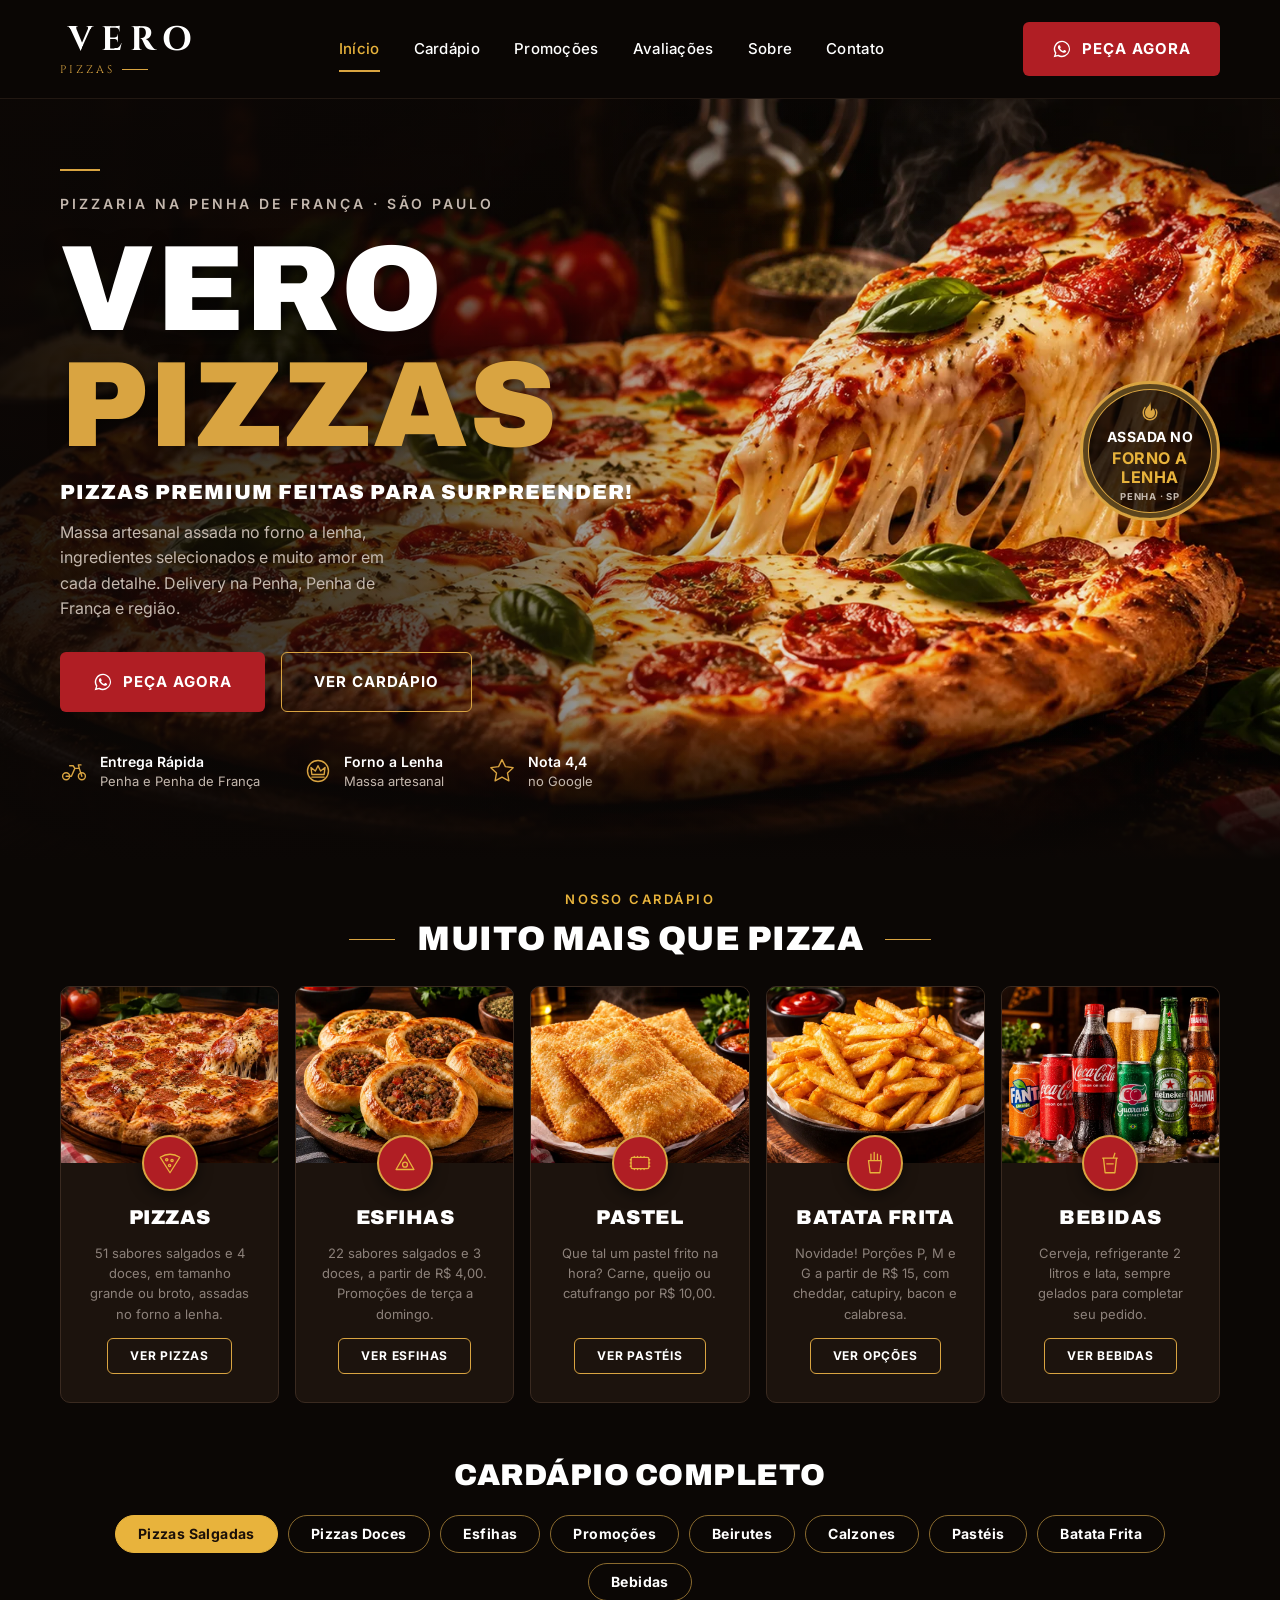
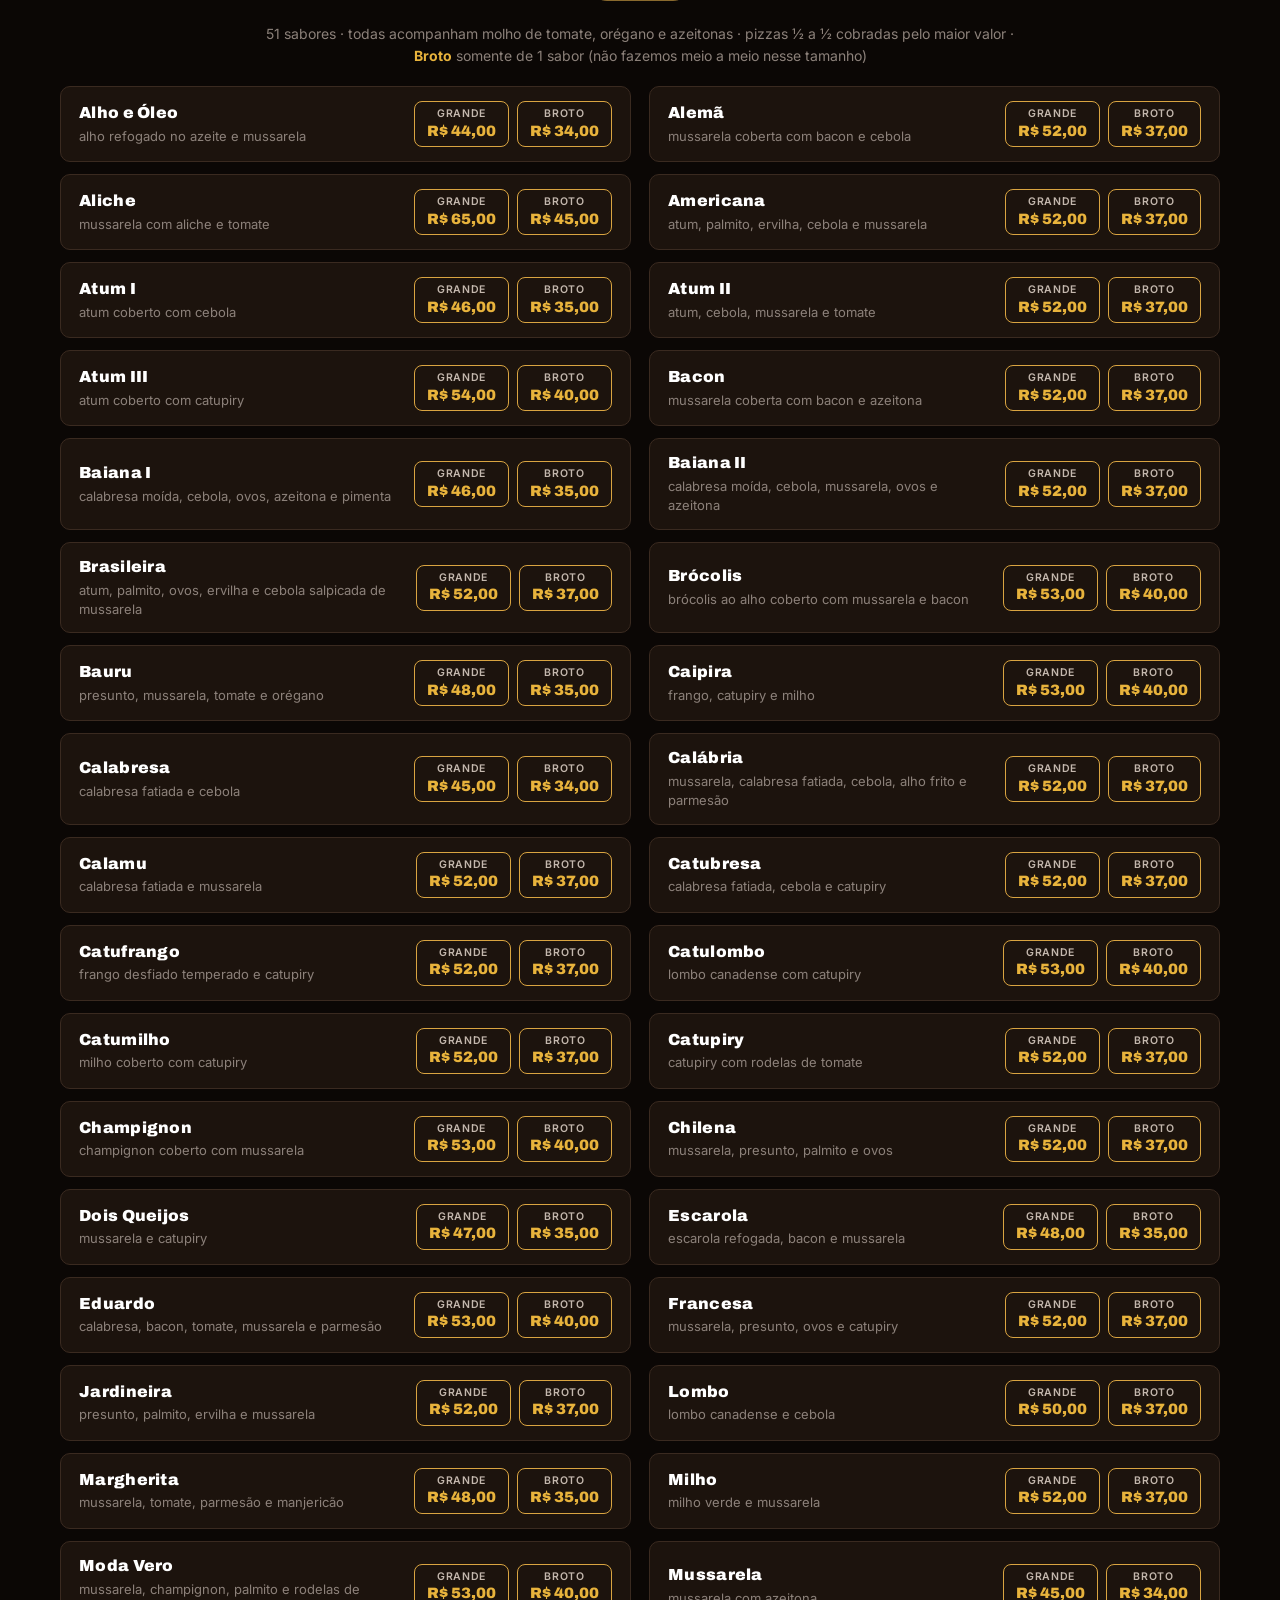
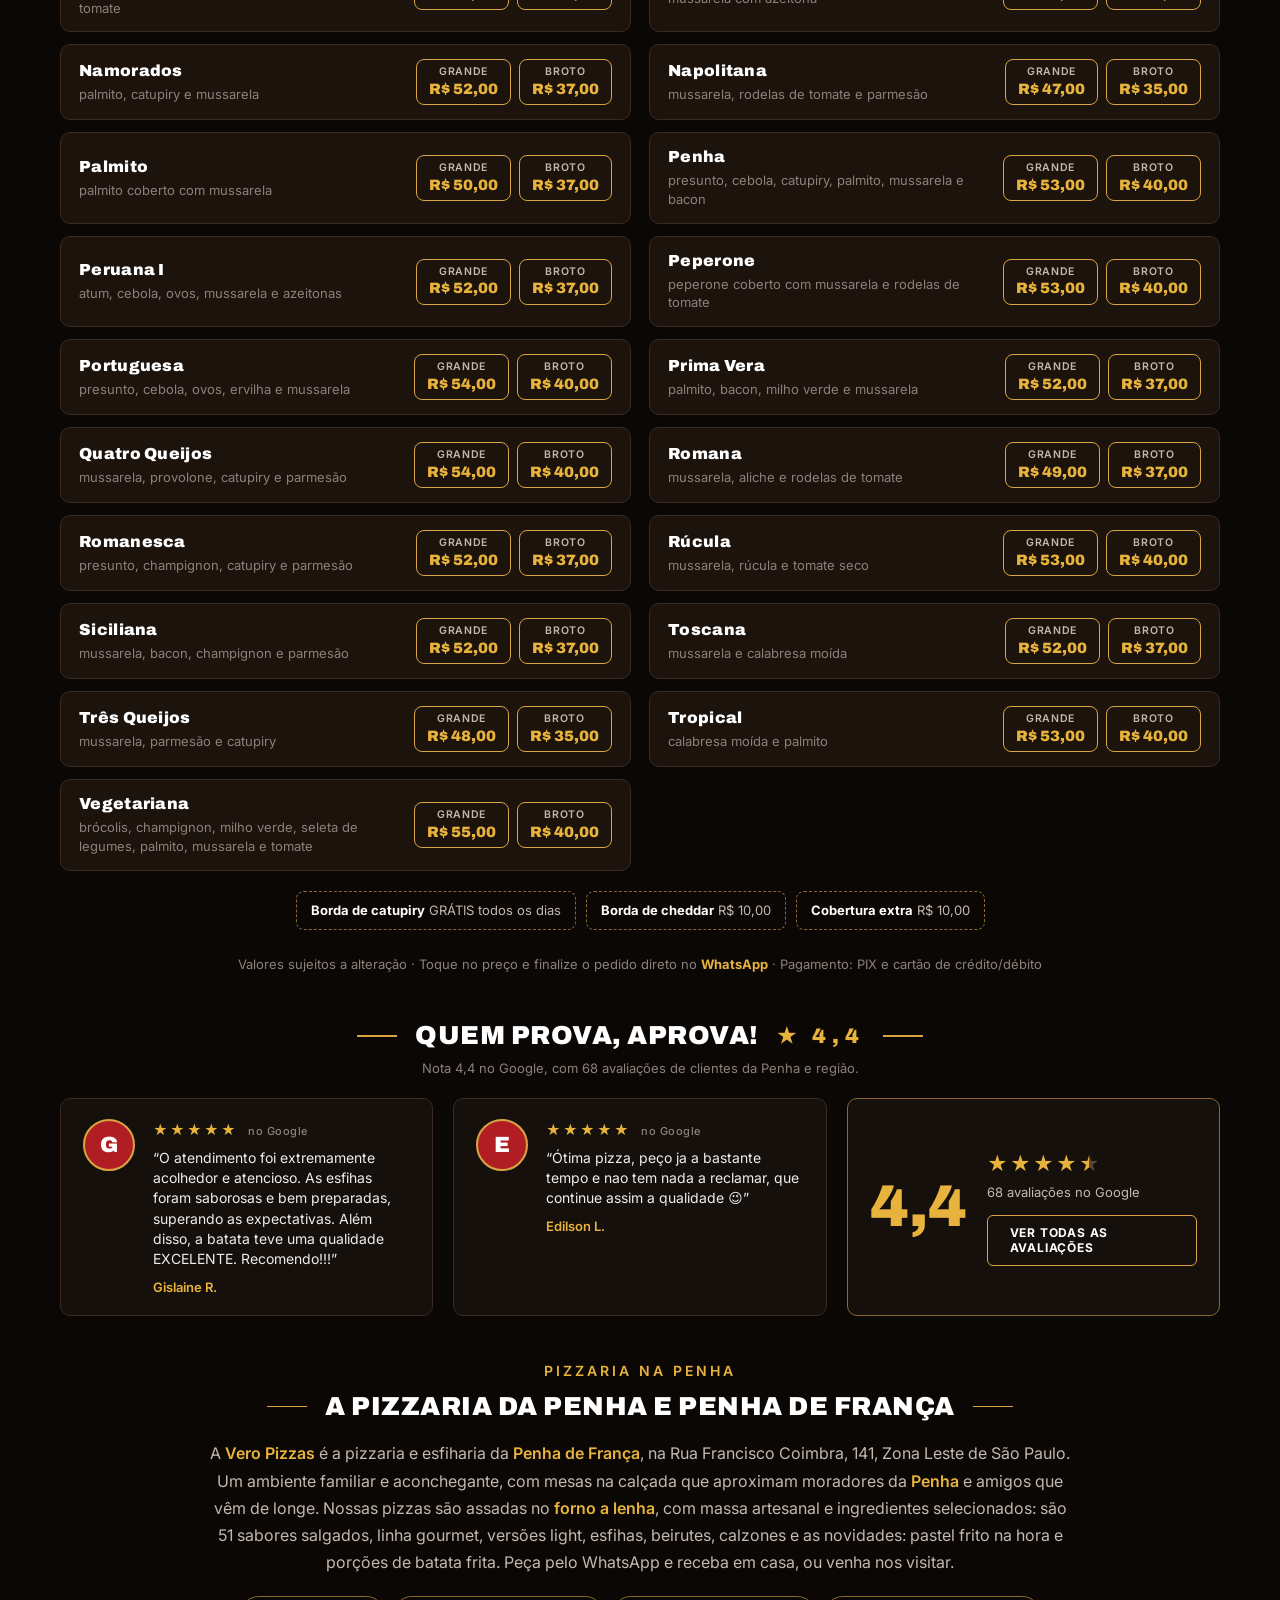
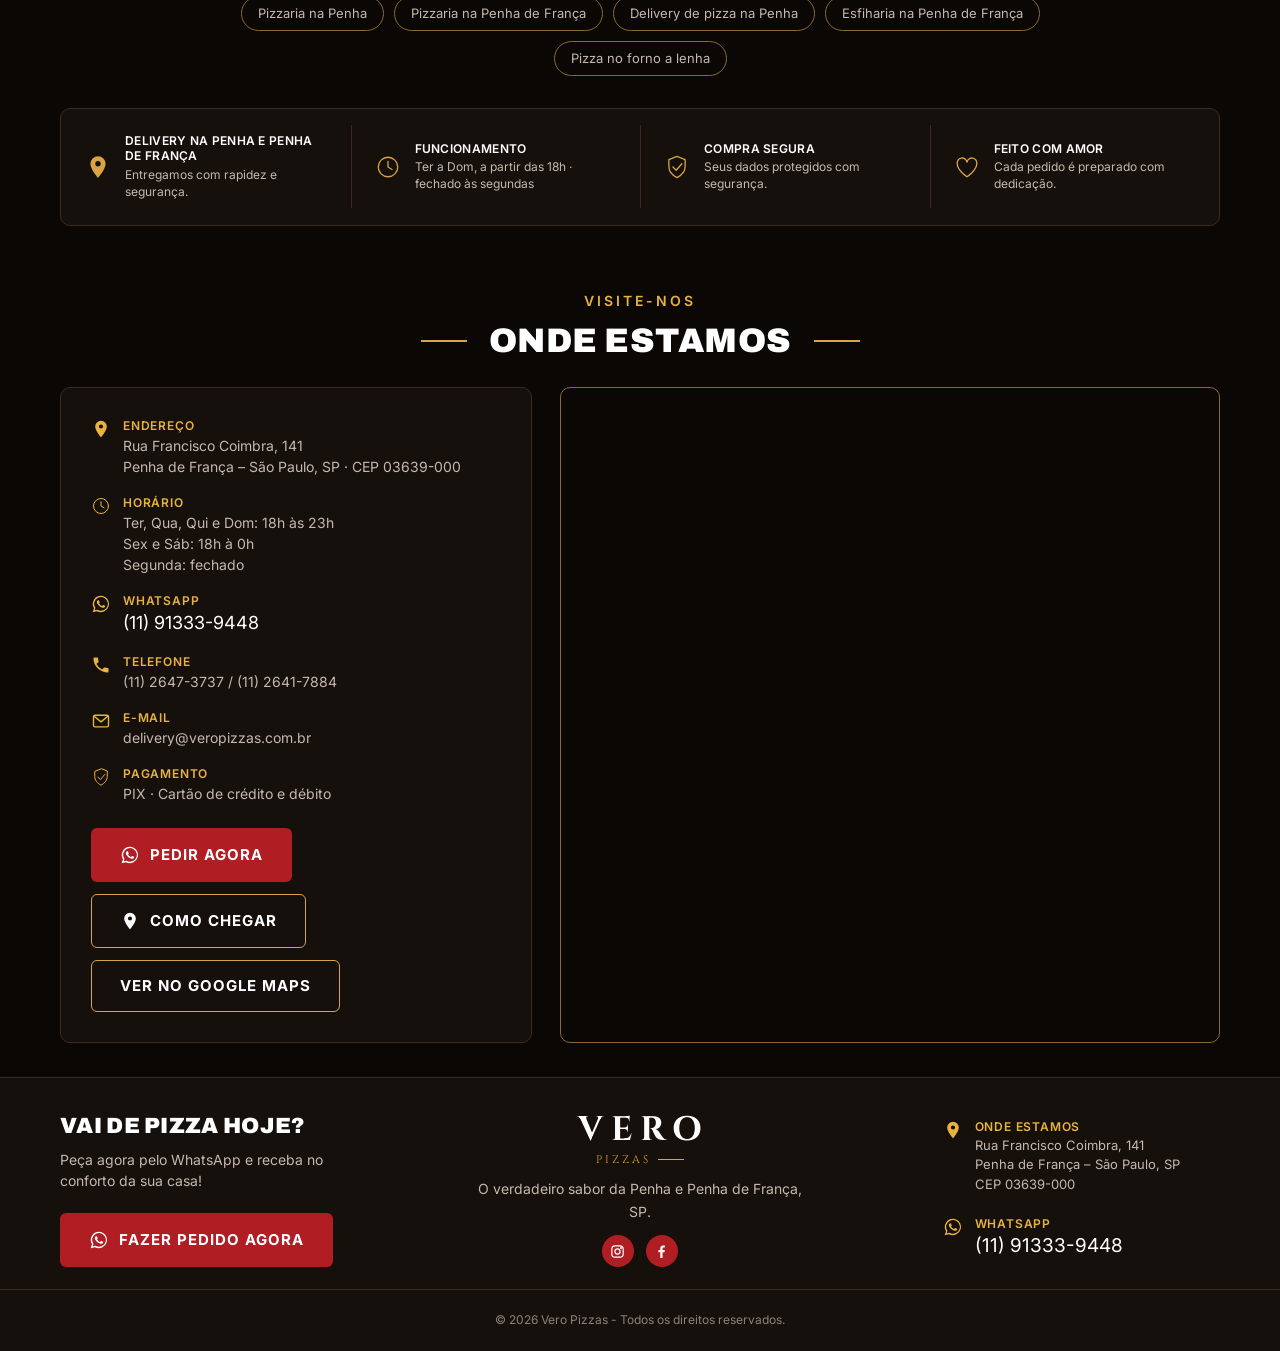
==== commit 5edd9939: "Troca selo 'Melhor pizza da Penha' por 'Assada no forno a lenha' O selo anterior sugeria um prêmio q" ====
--- a/index.html
+++ b/index.html
@@ -132,9 +132,9 @@
       </ul>
     </div>
 
-    <div class="seal" aria-label="Melhor pizza da Penha, SP">
-      <span class="seal__crown">♛</span>
-      <span>MELHOR</span><span>PIZZA DA</span><b>PENHA</b><span class="seal__sp">SP</span>
+    <div class="seal" aria-label="Pizza assada no forno a lenha, Penha de França">
+      <svg class="seal__icon" viewBox="0 0 24 24" aria-hidden="true"><path fill="currentColor" d="M12 2c.6 3.2-1.6 4.9-3 6.7C7.6 10.4 7 12 7 13.6A5 5 0 0 0 12 19a5 5 0 0 0 5-5.2c0-2.3-1.2-3.7-2.2-4.9-.2 1.4-.9 2.4-2 2.9.6-3.4-.2-6.6-.8-9.8ZM12 21.5a7.6 7.6 0 0 1-7.5-7.7c0-2.5 1-4.6 2.5-6.4l.8 1A7.3 7.3 0 0 0 6 13.8 6 6 0 0 0 12 20a6 6 0 0 0 6-6.2c0-1.3-.3-2.5-.9-3.6l.9-.6a8.7 8.7 0 0 1 1.5 4.2 7.6 7.6 0 0 1-7.5 7.7Z"/></svg>
+      <span>ASSADA NO</span><b>FORNO A LENHA</b><span class="seal__sp">PENHA · SP</span>
     </div>
   </div>
 </section>
--- a/css/style.css
+++ b/css/style.css
@@ -72,13 +72,11 @@
 .features svg{font-size:28px;color:var(--gold)}
 .features strong{display:block;font:600 14px/1.4 var(--f-body)}
 .features span{display:block;font-size:13px;color:var(--muted);line-height:1.4}
-.seal{position:absolute;right:60px;top:50%;transform:translateY(-70%);width:140px;height:140px;border-radius:50%;background:rgba(11,7,5,.65);border:3px solid var(--gold);box-shadow:inset 0 0 0 5px rgba(11,7,5,.6),inset 0 0 0 6px var(--gold);display:flex;flex-direction:column;align-items:center;justify-content:center;text-align:center;font:700 14px/1.45 var(--f-body);letter-spacing:.5px}
+.seal{position:absolute;right:60px;top:50%;transform:translateY(-70%);width:140px;height:140px;border-radius:50%;background:rgba(11,7,5,.78);border:3px solid var(--gold);box-shadow:inset 0 0 0 5px rgba(11,7,5,.6),inset 0 0 0 6px var(--gold);display:flex;flex-direction:column;align-items:center;justify-content:center;text-align:center;font:700 14px/1.45 var(--f-body);letter-spacing:.5px}
 .seal span,.seal b{display:block}
-.seal b{color:var(--gold-soft)}
-.seal__crown{color:var(--gold);font-size:20px;line-height:1}
-.seal span:nth-of-type(3){color:var(--gold-soft)}
-.seal__sp{font-size:12px}
-.seal :nth-child(4){color:var(--gold-soft)}
+.seal b{color:var(--gold-soft);font-size:1.15em;line-height:1.15;max-width:7em;margin:2px 0}
+.seal__icon{width:24px;height:24px;color:var(--gold);margin-bottom:4px}
+.seal__sp{font-size:.68em;letter-spacing:.8px;color:var(--muted);margin-top:2px}
 
 /* section titles */
 .section-title{display:flex;align-items:center;justify-content:center;gap:22px;font:900 clamp(24px,3vw,34px)/1.2 var(--f-head);letter-spacing:.5px;margin-top:10px}
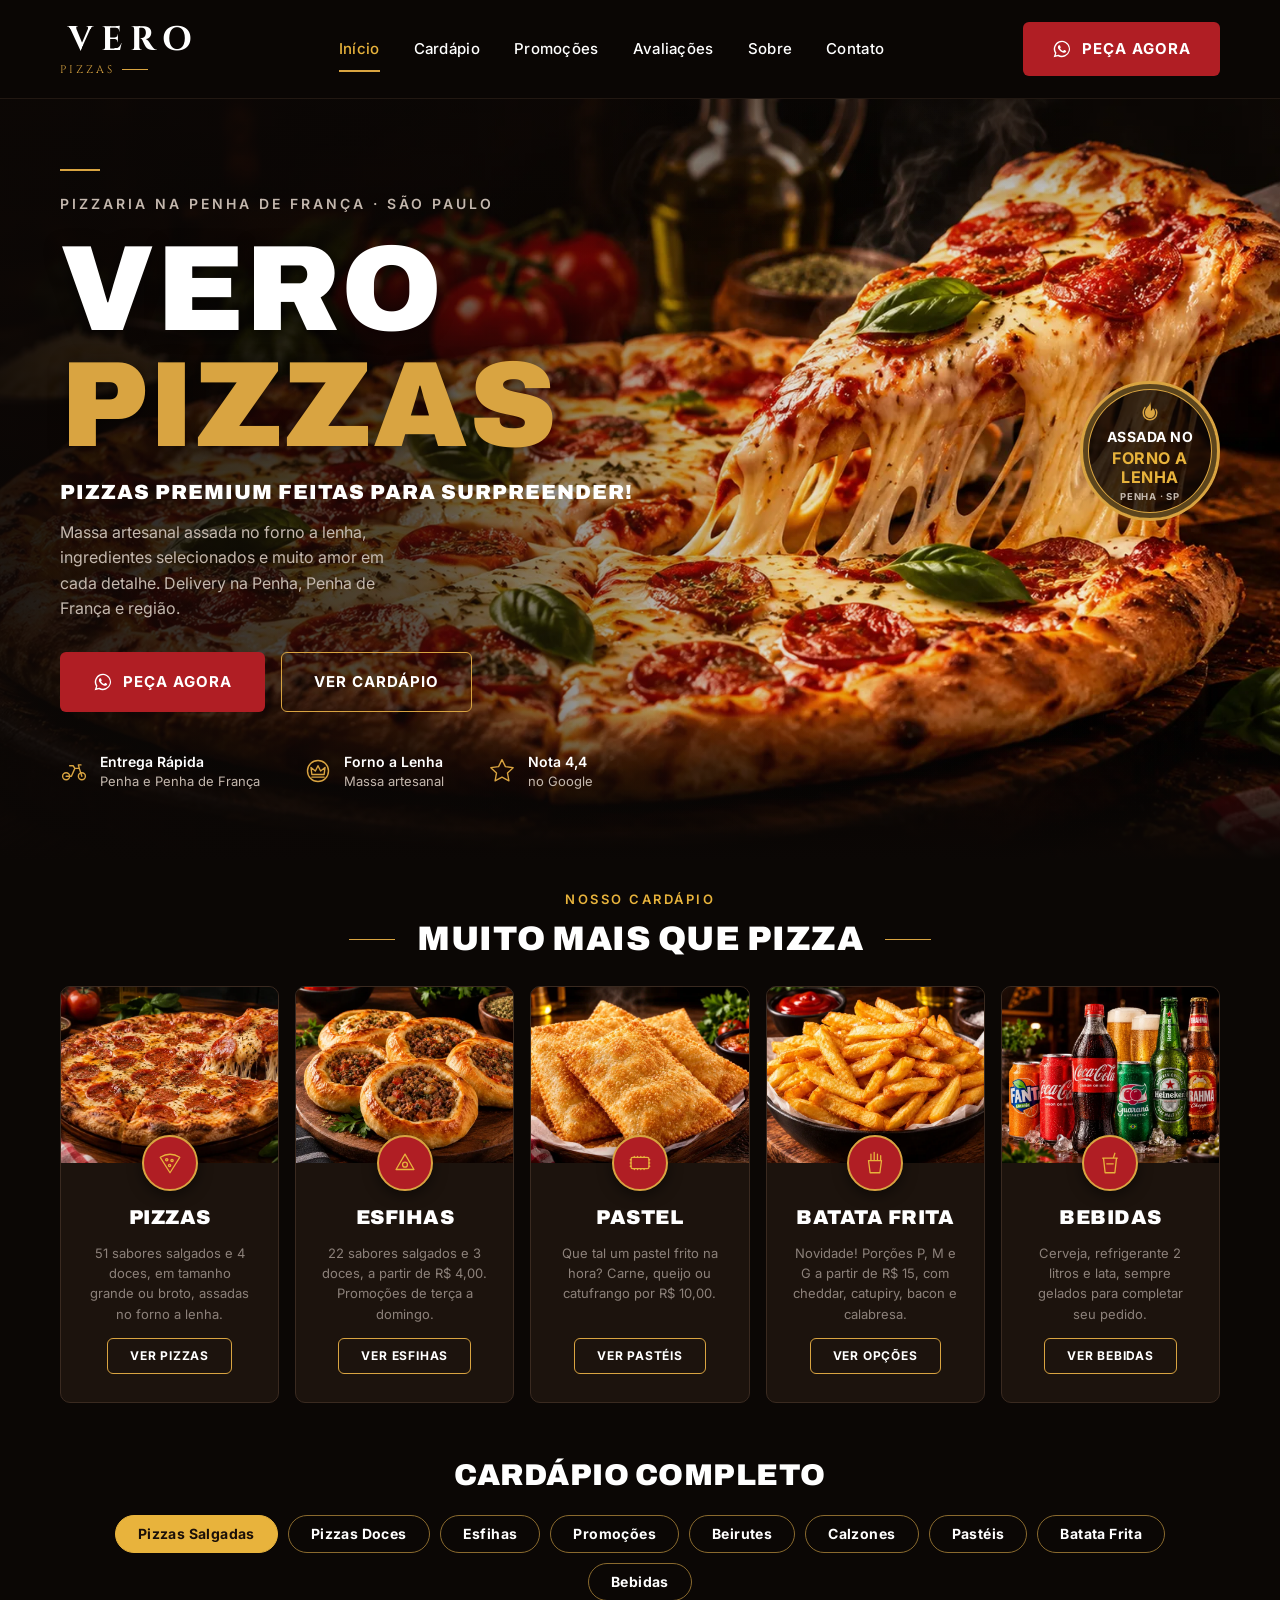
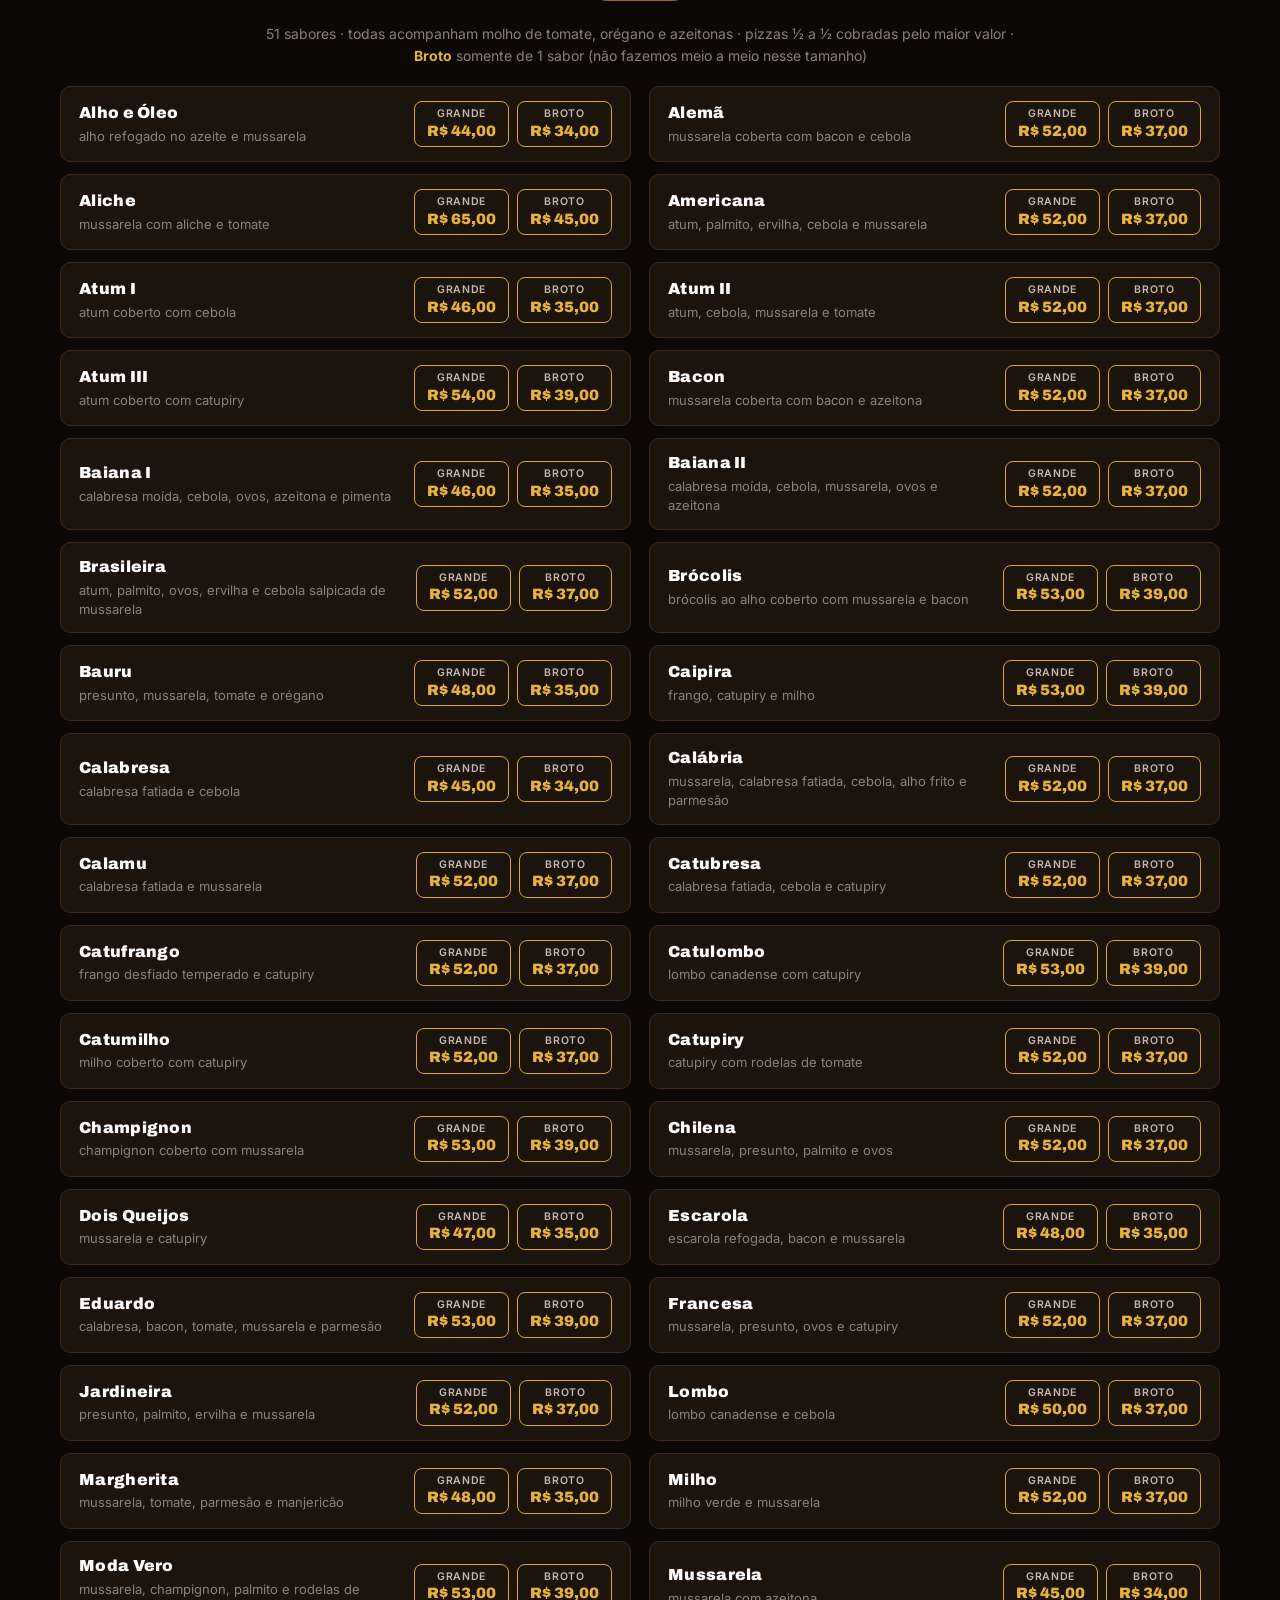
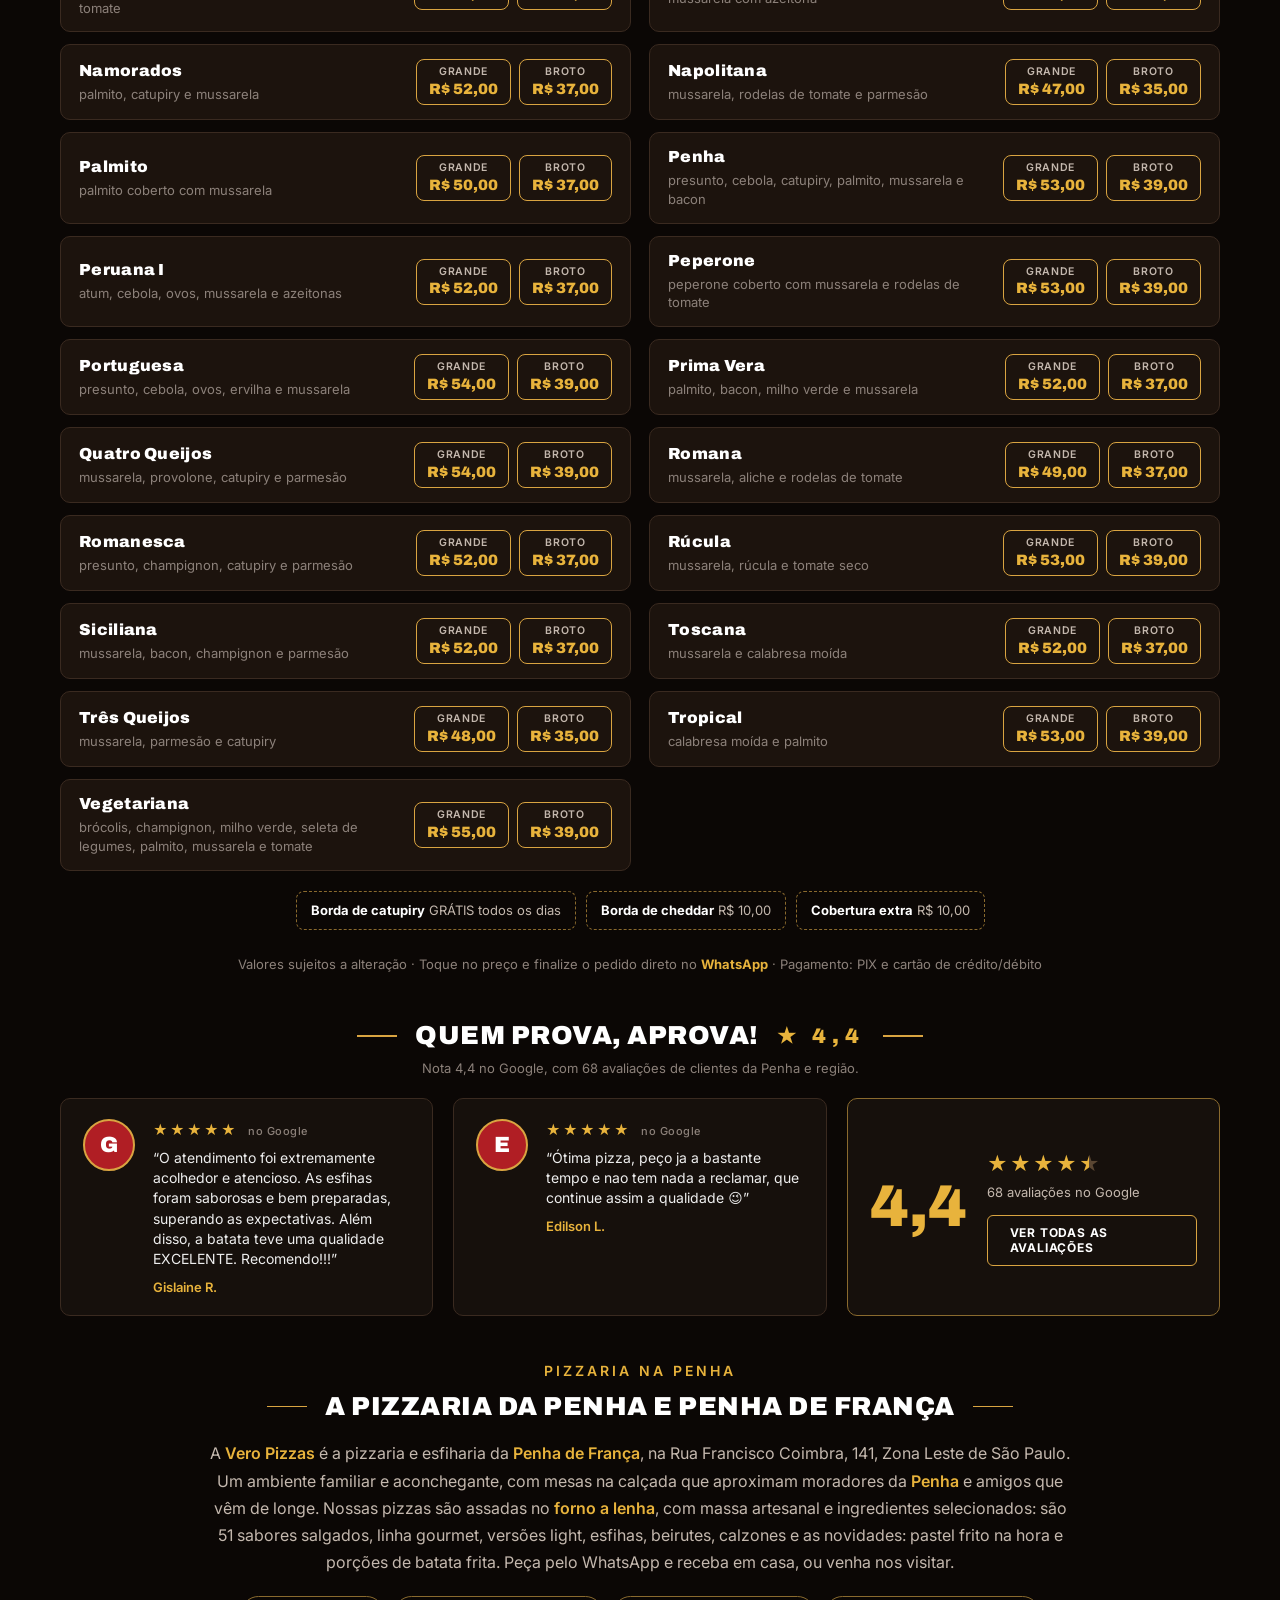
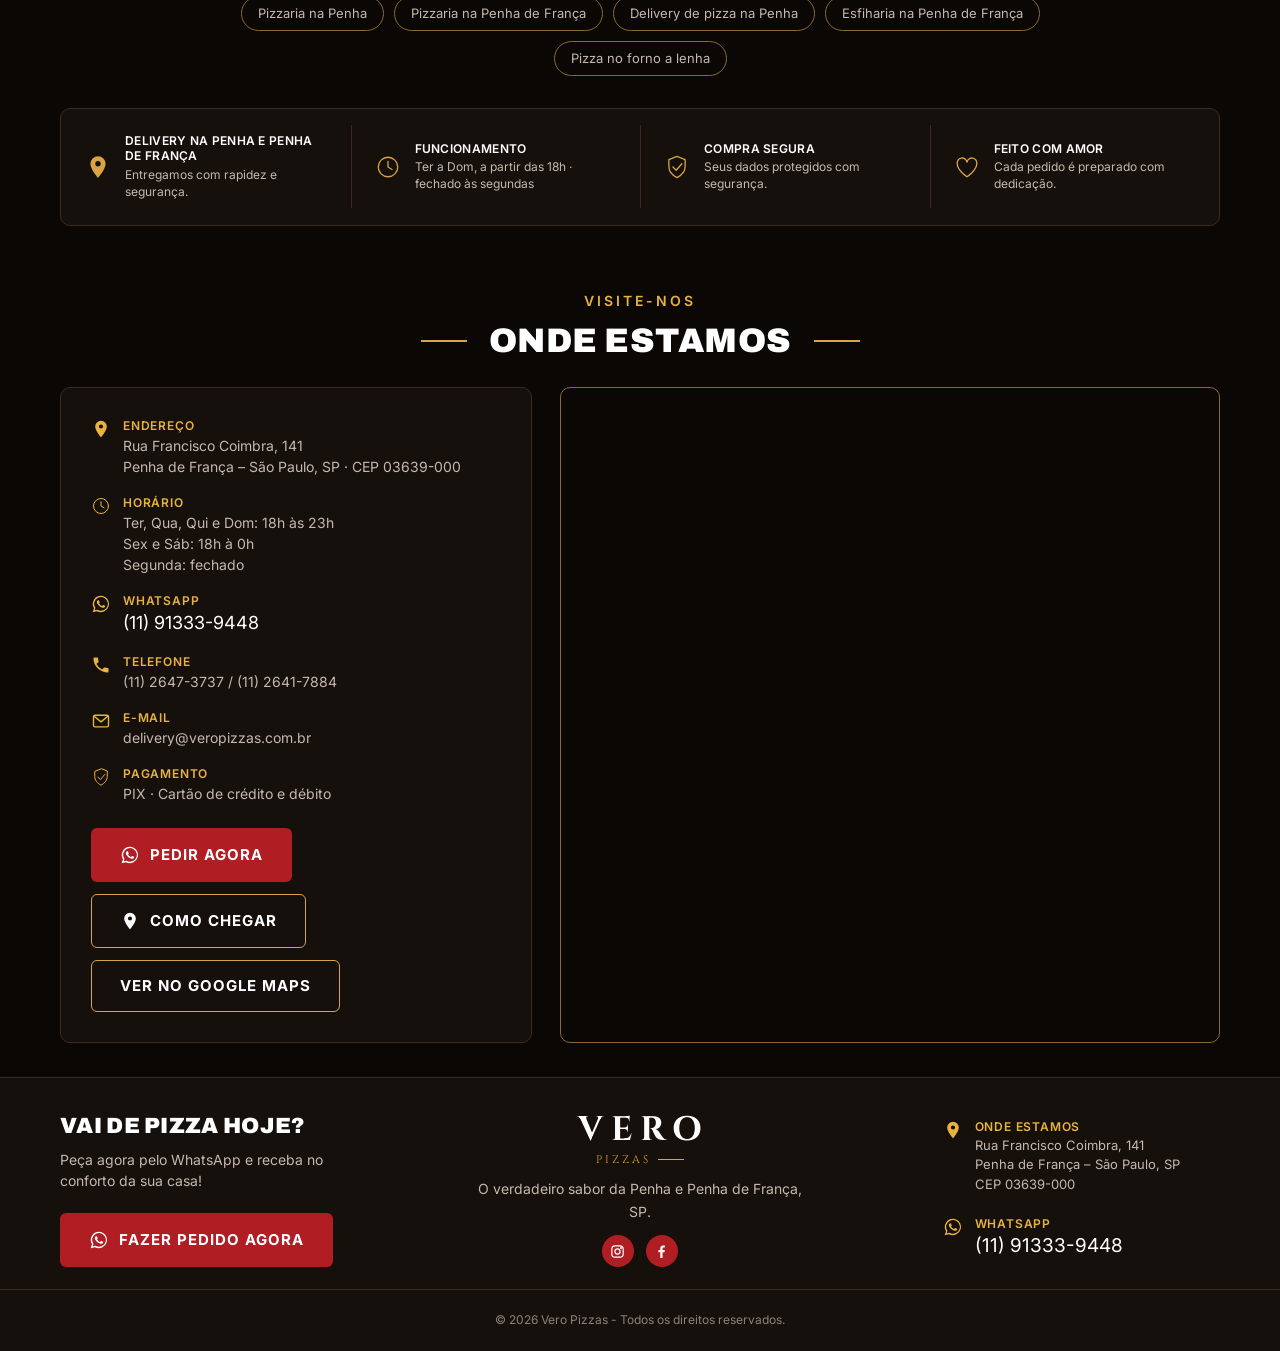
==== commit 6222ea93: "Cardápio: brotos de R$ 40,00 passam a R$ 39,00 Co-Authored-By: Claude Opus 5.5 <noreply@anthropic.co" ====
--- a/index.html
+++ b/index.html
@@ -11,11 +11,24 @@
   <meta name="theme-color" content="#0b0705">
   <link rel="canonical" href="https://veropizzas.com.br/">
   <meta property="og:type" content="website">
+  <meta property="og:site_name" content="Vero Pizzas">
+  <meta property="og:url" content="https://veropizzas.com.br/">
   <meta property="og:title" content="Vero Pizzas | Pizzaria na Penha e Penha de França, SP">
   <meta property="og:description" content="Pizzas premium feitas para surpreender. Delivery rápido na Penha, Penha de França e região.">
-  <meta property="og:image" content="assets/hero.webp">
+  <meta property="og:image" content="https://veropizzas.com.br/assets/og-vero.jpg">
+  <meta property="og:image:width" content="1200">
+  <meta property="og:image:height" content="630">
+  <meta property="og:image:alt" content="Pizza da Vero Pizzas, pizzaria na Penha de França, São Paulo">
+  <meta name="twitter:card" content="summary_large_image">
+  <meta name="twitter:title" content="Vero Pizzas | Pizzaria na Penha e Penha de França, SP">
+  <meta name="twitter:description" content="Pizzaria e esfiharia com forno a lenha na Penha de França. Cardápio completo e pedido pelo WhatsApp.">
+  <meta name="twitter:image" content="https://veropizzas.com.br/assets/og-vero.jpg">
   <meta property="og:locale" content="pt_BR">
-  <link rel="icon" href="data:image/svg+xml,%3Csvg xmlns='http://www.w3.org/2000/svg' viewBox='0 0 64 64'%3E%3Crect width='64' height='64' rx='12' fill='%230b0705'/%3E%3Ctext x='32' y='44' font-size='36' font-family='serif' font-weight='700' text-anchor='middle' fill='%23d9a441'%3EV%3C/text%3E%3C/svg%3E">
+  <link rel="icon" href="/favicon.ico" sizes="any">
+  <link rel="icon" type="image/svg+xml" href="/favicon.svg">
+  <link rel="icon" type="image/png" sizes="32x32" href="/favicon-32x32.png">
+  <link rel="icon" type="image/png" sizes="16x16" href="/favicon-16x16.png">
+  <link rel="apple-touch-icon" sizes="180x180" href="/apple-touch-icon.png">
   <link rel="preconnect" href="https://fonts.googleapis.com">
   <link rel="preconnect" href="https://fonts.gstatic.com" crossorigin>
   <link href="https://fonts.googleapis.com/css2?family=Archivo:wght@900&family=Cinzel:wght@400;700&family=Inter:wght@400;500;600;700&display=swap" rel="stylesheet">
@@ -27,9 +40,11 @@
     "name": "Vero Pizzas",
     "description": "Pizzaria e esfiharia com forno a lenha na Penha de França, São Paulo, com delivery e atendimento no local.",
     "url": "https://veropizzas.com.br/",
-    "image": "https://veropizzas.com.br/assets/hero.webp",
+    "image": ["https://veropizzas.com.br/assets/og-vero.jpg", "https://veropizzas.com.br/assets/hero.webp"],
     "servesCuisine": ["Pizza", "Esfiha", "Pastel", "Calzone"],
     "hasMenu": "https://veropizzas.com.br/#cardapio-completo",
+    "menu": "https://veropizzas.com.br/#cardapio-completo",
+    "acceptsReservations": "False",
     "areaServed": ["Penha", "Penha de França", "Zona Leste de São Paulo"],
     "telephone": "+55 11 2647-3737",
     "email": "delivery@veropizzas.com.br",
@@ -195,7 +210,7 @@
     <div class="fullmenu" id="cardapio-completo">
       <h3 class="fullmenu__title">Cardápio completo</h3>
       <div class="tabs" role="tablist" aria-label="Categorias do cardápio"><button class="tab" type="button" role="tab" id="t-pizzas" aria-controls="tab-pizzas" aria-selected="true" data-tab="pizzas">Pizzas Salgadas</button><button class="tab" type="button" role="tab" id="t-doces" aria-controls="tab-doces" aria-selected="false" data-tab="doces">Pizzas Doces</button><button class="tab" type="button" role="tab" id="t-esfihas" aria-controls="tab-esfihas" aria-selected="false" data-tab="esfihas">Esfihas</button><button class="tab" type="button" role="tab" id="t-promocoes-esfiha" aria-controls="tab-promocoes-esfiha" aria-selected="false" data-tab="promocoes-esfiha">Promoções</button><button class="tab" type="button" role="tab" id="t-beirutes" aria-controls="tab-beirutes" aria-selected="false" data-tab="beirutes">Beirutes</button><button class="tab" type="button" role="tab" id="t-calzones" aria-controls="tab-calzones" aria-selected="false" data-tab="calzones">Calzones</button><button class="tab" type="button" role="tab" id="t-pasteis" aria-controls="tab-pasteis" aria-selected="false" data-tab="pasteis">Pastéis</button><button class="tab" type="button" role="tab" id="t-batatas" aria-controls="tab-batatas" aria-selected="false" data-tab="batatas">Batata Frita</button><button class="tab" type="button" role="tab" id="t-bebidas" aria-controls="tab-bebidas" aria-selected="false" data-tab="bebidas">Bebidas</button></div>
-      <div class="mpanel" id="tab-pizzas" role="tabpanel" aria-labelledby="t-pizzas" data-panel="pizzas"><p class="menu-note">51 sabores · todas acompanham molho de tomate, orégano e azeitonas · pizzas ½ a ½ cobradas pelo maior valor · <b>Broto</b> somente de 1 sabor (não fazemos meio a meio nesse tamanho)</p><ul class="menu-list"><li class="mitem"><div class="mitem__txt"><h4>Alho e Óleo</h4><p>alho refogado no azeite e mussarela</p></div><div class="mitem__buy"><a class="buy" target="_blank" rel="noopener" href="https://wa.me/5511913339448?text=Ol%C3%A1%21%20Quero%20pedir%20uma%20pizza%20Alho%20e%20%C3%93leo%20%28Grande%29%20-%20R%24%2044%2C00."><span>Grande</span><b>R$ 44,00</b></a><a class="buy" target="_blank" rel="noopener" href="https://wa.me/5511913339448?text=Ol%C3%A1%21%20Quero%20pedir%20uma%20pizza%20Alho%20e%20%C3%93leo%20%28Broto%29%20-%20R%24%2034%2C00."><span>Broto</span><b>R$ 34,00</b></a></div></li><li class="mitem"><div class="mitem__txt"><h4>Alemã</h4><p>mussarela coberta com bacon e cebola</p></div><div class="mitem__buy"><a class="buy" target="_blank" rel="noopener" href="https://wa.me/5511913339448?text=Ol%C3%A1%21%20Quero%20pedir%20uma%20pizza%20Alem%C3%A3%20%28Grande%29%20-%20R%24%2052%2C00."><span>Grande</span><b>R$ 52,00</b></a><a class="buy" target="_blank" rel="noopener" href="https://wa.me/5511913339448?text=Ol%C3%A1%21%20Quero%20pedir%20uma%20pizza%20Alem%C3%A3%20%28Broto%29%20-%20R%24%2037%2C00."><span>Broto</span><b>R$ 37,00</b></a></div></li><li class="mitem"><div class="mitem__txt"><h4>Aliche</h4><p>mussarela com aliche e tomate</p></div><div class="mitem__buy"><a class="buy" target="_blank" rel="noopener" href="https://wa.me/5511913339448?text=Ol%C3%A1%21%20Quero%20pedir%20uma%20pizza%20Aliche%20%28Grande%29%20-%20R%24%2065%2C00."><span>Grande</span><b>R$ 65,00</b></a><a class="buy" target="_blank" rel="noopener" href="https://wa.me/5511913339448?text=Ol%C3%A1%21%20Quero%20pedir%20uma%20pizza%20Aliche%20%28Broto%29%20-%20R%24%2045%2C00."><span>Broto</span><b>R$ 45,00</b></a></div></li><li class="mitem"><div class="mitem__txt"><h4>Americana</h4><p>atum, palmito, ervilha, cebola e mussarela</p></div><div class="mitem__buy"><a class="buy" target="_blank" rel="noopener" href="https://wa.me/5511913339448?text=Ol%C3%A1%21%20Quero%20pedir%20uma%20pizza%20Americana%20%28Grande%29%20-%20R%24%2052%2C00."><span>Grande</span><b>R$ 52,00</b></a><a class="buy" target="_blank" rel="noopener" href="https://wa.me/5511913339448?text=Ol%C3%A1%21%20Quero%20pedir%20uma%20pizza%20Americana%20%28Broto%29%20-%20R%24%2037%2C00."><span>Broto</span><b>R$ 37,00</b></a></div></li><li class="mitem"><div class="mitem__txt"><h4>Atum I</h4><p>atum coberto com cebola</p></div><div class="mitem__buy"><a class="buy" target="_blank" rel="noopener" href="https://wa.me/5511913339448?text=Ol%C3%A1%21%20Quero%20pedir%20uma%20pizza%20Atum%20I%20%28Grande%29%20-%20R%24%2046%2C00."><span>Grande</span><b>R$ 46,00</b></a><a class="buy" target="_blank" rel="noopener" href="https://wa.me/5511913339448?text=Ol%C3%A1%21%20Quero%20pedir%20uma%20pizza%20Atum%20I%20%28Broto%29%20-%20R%24%2035%2C00."><span>Broto</span><b>R$ 35,00</b></a></div></li><li class="mitem"><div class="mitem__txt"><h4>Atum II</h4><p>atum, cebola, mussarela e tomate</p></div><div class="mitem__buy"><a class="buy" target="_blank" rel="noopener" href="https://wa.me/5511913339448?text=Ol%C3%A1%21%20Quero%20pedir%20uma%20pizza%20Atum%20II%20%28Grande%29%20-%20R%24%2052%2C00."><span>Grande</span><b>R$ 52,00</b></a><a class="buy" target="_blank" rel="noopener" href="https://wa.me/5511913339448?text=Ol%C3%A1%21%20Quero%20pedir%20uma%20pizza%20Atum%20II%20%28Broto%29%20-%20R%24%2037%2C00."><span>Broto</span><b>R$ 37,00</b></a></div></li><li class="mitem"><div class="mitem__txt"><h4>Atum III</h4><p>atum coberto com catupiry</p></div><div class="mitem__buy"><a class="buy" target="_blank" rel="noopener" href="https://wa.me/5511913339448?text=Ol%C3%A1%21%20Quero%20pedir%20uma%20pizza%20Atum%20III%20%28Grande%29%20-%20R%24%2054%2C00."><span>Grande</span><b>R$ 54,00</b></a><a class="buy" target="_blank" rel="noopener" href="https://wa.me/5511913339448?text=Ol%C3%A1%21%20Quero%20pedir%20uma%20pizza%20Atum%20III%20%28Broto%29%20-%20R%24%2040%2C00."><span>Broto</span><b>R$ 40,00</b></a></div></li><li class="mitem"><div class="mitem__txt"><h4>Bacon</h4><p>mussarela coberta com bacon e azeitona</p></div><div class="mitem__buy"><a class="buy" target="_blank" rel="noopener" href="https://wa.me/5511913339448?text=Ol%C3%A1%21%20Quero%20pedir%20uma%20pizza%20Bacon%20%28Grande%29%20-%20R%24%2052%2C00."><span>Grande</span><b>R$ 52,00</b></a><a class="buy" target="_blank" rel="noopener" href="https://wa.me/5511913339448?text=Ol%C3%A1%21%20Quero%20pedir%20uma%20pizza%20Bacon%20%28Broto%29%20-%20R%24%2037%2C00."><span>Broto</span><b>R$ 37,00</b></a></div></li><li class="mitem"><div class="mitem__txt"><h4>Baiana I</h4><p>calabresa moída, cebola, ovos, azeitona e pimenta</p></div><div class="mitem__buy"><a class="buy" target="_blank" rel="noopener" href="https://wa.me/5511913339448?text=Ol%C3%A1%21%20Quero%20pedir%20uma%20pizza%20Baiana%20I%20%28Grande%29%20-%20R%24%2046%2C00."><span>Grande</span><b>R$ 46,00</b></a><a class="buy" target="_blank" rel="noopener" href="https://wa.me/5511913339448?text=Ol%C3%A1%21%20Quero%20pedir%20uma%20pizza%20Baiana%20I%20%28Broto%29%20-%20R%24%2035%2C00."><span>Broto</span><b>R$ 35,00</b></a></div></li><li class="mitem"><div class="mitem__txt"><h4>Baiana II</h4><p>calabresa moída, cebola, mussarela, ovos e azeitona</p></div><div class="mitem__buy"><a class="buy" target="_blank" rel="noopener" href="https://wa.me/5511913339448?text=Ol%C3%A1%21%20Quero%20pedir%20uma%20pizza%20Baiana%20II%20%28Grande%29%20-%20R%24%2052%2C00."><span>Grande</span><b>R$ 52,00</b></a><a class="buy" target="_blank" rel="noopener" href="https://wa.me/5511913339448?text=Ol%C3%A1%21%20Quero%20pedir%20uma%20pizza%20Baiana%20II%20%28Broto%29%20-%20R%24%2037%2C00."><span>Broto</span><b>R$ 37,00</b></a></div></li><li class="mitem"><div class="mitem__txt"><h4>Brasileira</h4><p>atum, palmito, ovos, ervilha e cebola salpicada de mussarela</p></div><div class="mitem__buy"><a class="buy" target="_blank" rel="noopener" href="https://wa.me/5511913339448?text=Ol%C3%A1%21%20Quero%20pedir%20uma%20pizza%20Brasileira%20%28Grande%29%20-%20R%24%2052%2C00."><span>Grande</span><b>R$ 52,00</b></a><a class="buy" target="_blank" rel="noopener" href="https://wa.me/5511913339448?text=Ol%C3%A1%21%20Quero%20pedir%20uma%20pizza%20Brasileira%20%28Broto%29%20-%20R%24%2037%2C00."><span>Broto</span><b>R$ 37,00</b></a></div></li><li class="mitem"><div class="mitem__txt"><h4>Brócolis</h4><p>brócolis ao alho coberto com mussarela e bacon</p></div><div class="mitem__buy"><a class="buy" target="_blank" rel="noopener" href="https://wa.me/5511913339448?text=Ol%C3%A1%21%20Quero%20pedir%20uma%20pizza%20Br%C3%B3colis%20%28Grande%29%20-%20R%24%2053%2C00."><span>Grande</span><b>R$ 53,00</b></a><a class="buy" target="_blank" rel="noopener" href="https://wa.me/5511913339448?text=Ol%C3%A1%21%20Quero%20pedir%20uma%20pizza%20Br%C3%B3colis%20%28Broto%29%20-%20R%24%2040%2C00."><span>Broto</span><b>R$ 40,00</b></a></div></li><li class="mitem"><div class="mitem__txt"><h4>Bauru</h4><p>presunto, mussarela, tomate e orégano</p></div><div class="mitem__buy"><a class="buy" target="_blank" rel="noopener" href="https://wa.me/5511913339448?text=Ol%C3%A1%21%20Quero%20pedir%20uma%20pizza%20Bauru%20%28Grande%29%20-%20R%24%2048%2C00."><span>Grande</span><b>R$ 48,00</b></a><a class="buy" target="_blank" rel="noopener" href="https://wa.me/5511913339448?text=Ol%C3%A1%21%20Quero%20pedir%20uma%20pizza%20Bauru%20%28Broto%29%20-%20R%24%2035%2C00."><span>Broto</span><b>R$ 35,00</b></a></div></li><li class="mitem"><div class="mitem__txt"><h4>Caipira</h4><p>frango, catupiry e milho</p></div><div class="mitem__buy"><a class="buy" target="_blank" rel="noopener" href="https://wa.me/5511913339448?text=Ol%C3%A1%21%20Quero%20pedir%20uma%20pizza%20Caipira%20%28Grande%29%20-%20R%24%2053%2C00."><span>Grande</span><b>R$ 53,00</b></a><a class="buy" target="_blank" rel="noopener" href="https://wa.me/5511913339448?text=Ol%C3%A1%21%20Quero%20pedir%20uma%20pizza%20Caipira%20%28Broto%29%20-%20R%24%2040%2C00."><span>Broto</span><b>R$ 40,00</b></a></div></li><li class="mitem"><div class="mitem__txt"><h4>Calabresa</h4><p>calabresa fatiada e cebola</p></div><div class="mitem__buy"><a class="buy" target="_blank" rel="noopener" href="https://wa.me/5511913339448?text=Ol%C3%A1%21%20Quero%20pedir%20uma%20pizza%20Calabresa%20%28Grande%29%20-%20R%24%2045%2C00."><span>Grande</span><b>R$ 45,00</b></a><a class="buy" target="_blank" rel="noopener" href="https://wa.me/5511913339448?text=Ol%C3%A1%21%20Quero%20pedir%20uma%20pizza%20Calabresa%20%28Broto%29%20-%20R%24%2034%2C00."><span>Broto</span><b>R$ 34,00</b></a></div></li><li class="mitem"><div class="mitem__txt"><h4>Calábria</h4><p>mussarela, calabresa fatiada, cebola, alho frito e parmesão</p></div><div class="mitem__buy"><a class="buy" target="_blank" rel="noopener" href="https://wa.me/5511913339448?text=Ol%C3%A1%21%20Quero%20pedir%20uma%20pizza%20Cal%C3%A1bria%20%28Grande%29%20-%20R%24%2052%2C00."><span>Grande</span><b>R$ 52,00</b></a><a class="buy" target="_blank" rel="noopener" href="https://wa.me/5511913339448?text=Ol%C3%A1%21%20Quero%20pedir%20uma%20pizza%20Cal%C3%A1bria%20%28Broto%29%20-%20R%24%2037%2C00."><span>Broto</span><b>R$ 37,00</b></a></div></li><li class="mitem"><div class="mitem__txt"><h4>Calamu</h4><p>calabresa fatiada e mussarela</p></div><div class="mitem__buy"><a class="buy" target="_blank" rel="noopener" href="https://wa.me/5511913339448?text=Ol%C3%A1%21%20Quero%20pedir%20uma%20pizza%20Calamu%20%28Grande%29%20-%20R%24%2052%2C00."><span>Grande</span><b>R$ 52,00</b></a><a class="buy" target="_blank" rel="noopener" href="https://wa.me/5511913339448?text=Ol%C3%A1%21%20Quero%20pedir%20uma%20pizza%20Calamu%20%28Broto%29%20-%20R%24%2037%2C00."><span>Broto</span><b>R$ 37,00</b></a></div></li><li class="mitem"><div class="mitem__txt"><h4>Catubresa</h4><p>calabresa fatiada, cebola e catupiry</p></div><div class="mitem__buy"><a class="buy" target="_blank" rel="noopener" href="https://wa.me/5511913339448?text=Ol%C3%A1%21%20Quero%20pedir%20uma%20pizza%20Catubresa%20%28Grande%29%20-%20R%24%2052%2C00."><span>Grande</span><b>R$ 52,00</b></a><a class="buy" target="_blank" rel="noopener" href="https://wa.me/5511913339448?text=Ol%C3%A1%21%20Quero%20pedir%20uma%20pizza%20Catubresa%20%28Broto%29%20-%20R%24%2037%2C00."><span>Broto</span><b>R$ 37,00</b></a></div></li><li class="mitem"><div class="mitem__txt"><h4>Catufrango</h4><p>frango desfiado temperado e catupiry</p></div><div class="mitem__buy"><a class="buy" target="_blank" rel="noopener" href="https://wa.me/5511913339448?text=Ol%C3%A1%21%20Quero%20pedir%20uma%20pizza%20Catufrango%20%28Grande%29%20-%20R%24%2052%2C00."><span>Grande</span><b>R$ 52,00</b></a><a class="buy" target="_blank" rel="noopener" href="https://wa.me/5511913339448?text=Ol%C3%A1%21%20Quero%20pedir%20uma%20pizza%20Catufrango%20%28Broto%29%20-%20R%24%2037%2C00."><span>Broto</span><b>R$ 37,00</b></a></div></li><li class="mitem"><div class="mitem__txt"><h4>Catulombo</h4><p>lombo canadense com catupiry</p></div><div class="mitem__buy"><a class="buy" target="_blank" rel="noopener" href="https://wa.me/5511913339448?text=Ol%C3%A1%21%20Quero%20pedir%20uma%20pizza%20Catulombo%20%28Grande%29%20-%20R%24%2053%2C00."><span>Grande</span><b>R$ 53,00</b></a><a class="buy" target="_blank" rel="noopener" href="https://wa.me/5511913339448?text=Ol%C3%A1%21%20Quero%20pedir%20uma%20pizza%20Catulombo%20%28Broto%29%20-%20R%24%2040%2C00."><span>Broto</span><b>R$ 40,00</b></a></div></li><li class="mitem"><div class="mitem__txt"><h4>Catumilho</h4><p>milho coberto com catupiry</p></div><div class="mitem__buy"><a class="buy" target="_blank" rel="noopener" href="https://wa.me/5511913339448?text=Ol%C3%A1%21%20Quero%20pedir%20uma%20pizza%20Catumilho%20%28Grande%29%20-%20R%24%2052%2C00."><span>Grande</span><b>R$ 52,00</b></a><a class="buy" target="_blank" rel="noopener" href="https://wa.me/5511913339448?text=Ol%C3%A1%21%20Quero%20pedir%20uma%20pizza%20Catumilho%20%28Broto%29%20-%20R%24%2037%2C00."><span>Broto</span><b>R$ 37,00</b></a></div></li><li class="mitem"><div class="mitem__txt"><h4>Catupiry</h4><p>catupiry com rodelas de tomate</p></div><div class="mitem__buy"><a class="buy" target="_blank" rel="noopener" href="https://wa.me/5511913339448?text=Ol%C3%A1%21%20Quero%20pedir%20uma%20pizza%20Catupiry%20%28Grande%29%20-%20R%24%2052%2C00."><span>Grande</span><b>R$ 52,00</b></a><a class="buy" target="_blank" rel="noopener" href="https://wa.me/5511913339448?text=Ol%C3%A1%21%20Quero%20pedir%20uma%20pizza%20Catupiry%20%28Broto%29%20-%20R%24%2037%2C00."><span>Broto</span><b>R$ 37,00</b></a></div></li><li class="mitem"><div class="mitem__txt"><h4>Champignon</h4><p>champignon coberto com mussarela</p></div><div class="mitem__buy"><a class="buy" target="_blank" rel="noopener" href="https://wa.me/5511913339448?text=Ol%C3%A1%21%20Quero%20pedir%20uma%20pizza%20Champignon%20%28Grande%29%20-%20R%24%2053%2C00."><span>Grande</span><b>R$ 53,00</b></a><a class="buy" target="_blank" rel="noopener" href="https://wa.me/5511913339448?text=Ol%C3%A1%21%20Quero%20pedir%20uma%20pizza%20Champignon%20%28Broto%29%20-%20R%24%2040%2C00."><span>Broto</span><b>R$ 40,00</b></a></div></li><li class="mitem"><div class="mitem__txt"><h4>Chilena</h4><p>mussarela, presunto, palmito e ovos</p></div><div class="mitem__buy"><a class="buy" target="_blank" rel="noopener" href="https://wa.me/5511913339448?text=Ol%C3%A1%21%20Quero%20pedir%20uma%20pizza%20Chilena%20%28Grande%29%20-%20R%24%2052%2C00."><span>Grande</span><b>R$ 52,00</b></a><a class="buy" target="_blank" rel="noopener" href="https://wa.me/5511913339448?text=Ol%C3%A1%21%20Quero%20pedir%20uma%20pizza%20Chilena%20%28Broto%29%20-%20R%24%2037%2C00."><span>Broto</span><b>R$ 37,00</b></a></div></li><li class="mitem"><div class="mitem__txt"><h4>Dois Queijos</h4><p>mussarela e catupiry</p></div><div class="mitem__buy"><a class="buy" target="_blank" rel="noopener" href="https://wa.me/5511913339448?text=Ol%C3%A1%21%20Quero%20pedir%20uma%20pizza%20Dois%20Queijos%20%28Grande%29%20-%20R%24%2047%2C00."><span>Grande</span><b>R$ 47,00</b></a><a class="buy" target="_blank" rel="noopener" href="https://wa.me/5511913339448?text=Ol%C3%A1%21%20Quero%20pedir%20uma%20pizza%20Dois%20Queijos%20%28Broto%29%20-%20R%24%2035%2C00."><span>Broto</span><b>R$ 35,00</b></a></div></li><li class="mitem"><div class="mitem__txt"><h4>Escarola</h4><p>escarola refogada, bacon e mussarela</p></div><div class="mitem__buy"><a class="buy" target="_blank" rel="noopener" href="https://wa.me/5511913339448?text=Ol%C3%A1%21%20Quero%20pedir%20uma%20pizza%20Escarola%20%28Grande%29%20-%20R%24%2048%2C00."><span>Grande</span><b>R$ 48,00</b></a><a class="buy" target="_blank" rel="noopener" href="https://wa.me/5511913339448?text=Ol%C3%A1%21%20Quero%20pedir%20uma%20pizza%20Escarola%20%28Broto%29%20-%20R%24%2035%2C00."><span>Broto</span><b>R$ 35,00</b></a></div></li><li class="mitem"><div class="mitem__txt"><h4>Eduardo</h4><p>calabresa, bacon, tomate, mussarela e parmesão</p></div><div class="mitem__buy"><a class="buy" target="_blank" rel="noopener" href="https://wa.me/5511913339448?text=Ol%C3%A1%21%20Quero%20pedir%20uma%20pizza%20Eduardo%20%28Grande%29%20-%20R%24%2053%2C00."><span>Grande</span><b>R$ 53,00</b></a><a class="buy" target="_blank" rel="noopener" href="https://wa.me/5511913339448?text=Ol%C3%A1%21%20Quero%20pedir%20uma%20pizza%20Eduardo%20%28Broto%29%20-%20R%24%2040%2C00."><span>Broto</span><b>R$ 40,00</b></a></div></li><li class="mitem"><div class="mitem__txt"><h4>Francesa</h4><p>mussarela, presunto, ovos e catupiry</p></div><div class="mitem__buy"><a class="buy" target="_blank" rel="noopener" href="https://wa.me/5511913339448?text=Ol%C3%A1%21%20Quero%20pedir%20uma%20pizza%20Francesa%20%28Grande%29%20-%20R%24%2052%2C00."><span>Grande</span><b>R$ 52,00</b></a><a class="buy" target="_blank" rel="noopener" href="https://wa.me/5511913339448?text=Ol%C3%A1%21%20Quero%20pedir%20uma%20pizza%20Francesa%20%28Broto%29%20-%20R%24%2037%2C00."><span>Broto</span><b>R$ 37,00</b></a></div></li><li class="mitem"><div class="mitem__txt"><h4>Jardineira</h4><p>presunto, palmito, ervilha e mussarela</p></div><div class="mitem__buy"><a class="buy" target="_blank" rel="noopener" href="https://wa.me/5511913339448?text=Ol%C3%A1%21%20Quero%20pedir%20uma%20pizza%20Jardineira%20%28Grande%29%20-%20R%24%2052%2C00."><span>Grande</span><b>R$ 52,00</b></a><a class="buy" target="_blank" rel="noopener" href="https://wa.me/5511913339448?text=Ol%C3%A1%21%20Quero%20pedir%20uma%20pizza%20Jardineira%20%28Broto%29%20-%20R%24%2037%2C00."><span>Broto</span><b>R$ 37,00</b></a></div></li><li class="mitem"><div class="mitem__txt"><h4>Lombo</h4><p>lombo canadense e cebola</p></div><div class="mitem__buy"><a class="buy" target="_blank" rel="noopener" href="https://wa.me/5511913339448?text=Ol%C3%A1%21%20Quero%20pedir%20uma%20pizza%20Lombo%20%28Grande%29%20-%20R%24%2050%2C00."><span>Grande</span><b>R$ 50,00</b></a><a class="buy" target="_blank" rel="noopener" href="https://wa.me/5511913339448?text=Ol%C3%A1%21%20Quero%20pedir%20uma%20pizza%20Lombo%20%28Broto%29%20-%20R%24%2037%2C00."><span>Broto</span><b>R$ 37,00</b></a></div></li><li class="mitem"><div class="mitem__txt"><h4>Margherita</h4><p>mussarela, tomate, parmesão e manjericão</p></div><div class="mitem__buy"><a class="buy" target="_blank" rel="noopener" href="https://wa.me/5511913339448?text=Ol%C3%A1%21%20Quero%20pedir%20uma%20pizza%20Margherita%20%28Grande%29%20-%20R%24%2048%2C00."><span>Grande</span><b>R$ 48,00</b></a><a class="buy" target="_blank" rel="noopener" href="https://wa.me/5511913339448?text=Ol%C3%A1%21%20Quero%20pedir%20uma%20pizza%20Margherita%20%28Broto%29%20-%20R%24%2035%2C00."><span>Broto</span><b>R$ 35,00</b></a></div></li><li class="mitem"><div class="mitem__txt"><h4>Milho</h4><p>milho verde e mussarela</p></div><div class="mitem__buy"><a class="buy" target="_blank" rel="noopener" href="https://wa.me/5511913339448?text=Ol%C3%A1%21%20Quero%20pedir%20uma%20pizza%20Milho%20%28Grande%29%20-%20R%24%2052%2C00."><span>Grande</span><b>R$ 52,00</b></a><a class="buy" target="_blank" rel="noopener" href="https://wa.me/5511913339448?text=Ol%C3%A1%21%20Quero%20pedir%20uma%20pizza%20Milho%20%28Broto%29%20-%20R%24%2037%2C00."><span>Broto</span><b>R$ 37,00</b></a></div></li><li class="mitem"><div class="mitem__txt"><h4>Moda Vero</h4><p>mussarela, champignon, palmito e rodelas de tomate</p></div><div class="mitem__buy"><a class="buy" target="_blank" rel="noopener" href="https://wa.me/5511913339448?text=Ol%C3%A1%21%20Quero%20pedir%20uma%20pizza%20Moda%20Vero%20%28Grande%29%20-%20R%24%2053%2C00."><span>Grande</span><b>R$ 53,00</b></a><a class="buy" target="_blank" rel="noopener" href="https://wa.me/5511913339448?text=Ol%C3%A1%21%20Quero%20pedir%20uma%20pizza%20Moda%20Vero%20%28Broto%29%20-%20R%24%2040%2C00."><span>Broto</span><b>R$ 40,00</b></a></div></li><li class="mitem"><div class="mitem__txt"><h4>Mussarela</h4><p>mussarela com azeitona</p></div><div class="mitem__buy"><a class="buy" target="_blank" rel="noopener" href="https://wa.me/5511913339448?text=Ol%C3%A1%21%20Quero%20pedir%20uma%20pizza%20Mussarela%20%28Grande%29%20-%20R%24%2045%2C00."><span>Grande</span><b>R$ 45,00</b></a><a class="buy" target="_blank" rel="noopener" href="https://wa.me/5511913339448?text=Ol%C3%A1%21%20Quero%20pedir%20uma%20pizza%20Mussarela%20%28Broto%29%20-%20R%24%2034%2C00."><span>Broto</span><b>R$ 34,00</b></a></div></li><li class="mitem"><div class="mitem__txt"><h4>Namorados</h4><p>palmito, catupiry e mussarela</p></div><div class="mitem__buy"><a class="buy" target="_blank" rel="noopener" href="https://wa.me/5511913339448?text=Ol%C3%A1%21%20Quero%20pedir%20uma%20pizza%20Namorados%20%28Grande%29%20-%20R%24%2052%2C00."><span>Grande</span><b>R$ 52,00</b></a><a class="buy" target="_blank" rel="noopener" href="https://wa.me/5511913339448?text=Ol%C3%A1%21%20Quero%20pedir%20uma%20pizza%20Namorados%20%28Broto%29%20-%20R%24%2037%2C00."><span>Broto</span><b>R$ 37,00</b></a></div></li><li class="mitem"><div class="mitem__txt"><h4>Napolitana</h4><p>mussarela, rodelas de tomate e parmesão</p></div><div class="mitem__buy"><a class="buy" target="_blank" rel="noopener" href="https://wa.me/5511913339448?text=Ol%C3%A1%21%20Quero%20pedir%20uma%20pizza%20Napolitana%20%28Grande%29%20-%20R%24%2047%2C00."><span>Grande</span><b>R$ 47,00</b></a><a class="buy" target="_blank" rel="noopener" href="https://wa.me/5511913339448?text=Ol%C3%A1%21%20Quero%20pedir%20uma%20pizza%20Napolitana%20%28Broto%29%20-%20R%24%2035%2C00."><span>Broto</span><b>R$ 35,00</b></a></div></li><li class="mitem"><div class="mitem__txt"><h4>Palmito</h4><p>palmito coberto com mussarela</p></div><div class="mitem__buy"><a class="buy" target="_blank" rel="noopener" href="https://wa.me/5511913339448?text=Ol%C3%A1%21%20Quero%20pedir%20uma%20pizza%20Palmito%20%28Grande%29%20-%20R%24%2050%2C00."><span>Grande</span><b>R$ 50,00</b></a><a class="buy" target="_blank" rel="noopener" href="https://wa.me/5511913339448?text=Ol%C3%A1%21%20Quero%20pedir%20uma%20pizza%20Palmito%20%28Broto%29%20-%20R%24%2037%2C00."><span>Broto</span><b>R$ 37,00</b></a></div></li><li class="mitem"><div class="mitem__txt"><h4>Penha</h4><p>presunto, cebola, catupiry, palmito, mussarela e bacon</p></div><div class="mitem__buy"><a class="buy" target="_blank" rel="noopener" href="https://wa.me/5511913339448?text=Ol%C3%A1%21%20Quero%20pedir%20uma%20pizza%20Penha%20%28Grande%29%20-%20R%24%2053%2C00."><span>Grande</span><b>R$ 53,00</b></a><a class="buy" target="_blank" rel="noopener" href="https://wa.me/5511913339448?text=Ol%C3%A1%21%20Quero%20pedir%20uma%20pizza%20Penha%20%28Broto%29%20-%20R%24%2040%2C00."><span>Broto</span><b>R$ 40,00</b></a></div></li><li class="mitem"><div class="mitem__txt"><h4>Peruana I</h4><p>atum, cebola, ovos, mussarela e azeitonas</p></div><div class="mitem__buy"><a class="buy" target="_blank" rel="noopener" href="https://wa.me/5511913339448?text=Ol%C3%A1%21%20Quero%20pedir%20uma%20pizza%20Peruana%20I%20%28Grande%29%20-%20R%24%2052%2C00."><span>Grande</span><b>R$ 52,00</b></a><a class="buy" target="_blank" rel="noopener" href="https://wa.me/5511913339448?text=Ol%C3%A1%21%20Quero%20pedir%20uma%20pizza%20Peruana%20I%20%28Broto%29%20-%20R%24%2037%2C00."><span>Broto</span><b>R$ 37,00</b></a></div></li><li class="mitem"><div class="mitem__txt"><h4>Peperone</h4><p>peperone coberto com mussarela e rodelas de tomate</p></div><div class="mitem__buy"><a class="buy" target="_blank" rel="noopener" href="https://wa.me/5511913339448?text=Ol%C3%A1%21%20Quero%20pedir%20uma%20pizza%20Peperone%20%28Grande%29%20-%20R%24%2053%2C00."><span>Grande</span><b>R$ 53,00</b></a><a class="buy" target="_blank" rel="noopener" href="https://wa.me/5511913339448?text=Ol%C3%A1%21%20Quero%20pedir%20uma%20pizza%20Peperone%20%28Broto%29%20-%20R%24%2040%2C00."><span>Broto</span><b>R$ 40,00</b></a></div></li><li class="mitem"><div class="mitem__txt"><h4>Portuguesa</h4><p>presunto, cebola, ovos, ervilha e mussarela</p></div><div class="mitem__buy"><a class="buy" target="_blank" rel="noopener" href="https://wa.me/5511913339448?text=Ol%C3%A1%21%20Quero%20pedir%20uma%20pizza%20Portuguesa%20%28Grande%29%20-%20R%24%2054%2C00."><span>Grande</span><b>R$ 54,00</b></a><a class="buy" target="_blank" rel="noopener" href="https://wa.me/5511913339448?text=Ol%C3%A1%21%20Quero%20pedir%20uma%20pizza%20Portuguesa%20%28Broto%29%20-%20R%24%2040%2C00."><span>Broto</span><b>R$ 40,00</b></a></div></li><li class="mitem"><div class="mitem__txt"><h4>Prima Vera</h4><p>palmito, bacon, milho verde e mussarela</p></div><div class="mitem__buy"><a class="buy" target="_blank" rel="noopener" href="https://wa.me/5511913339448?text=Ol%C3%A1%21%20Quero%20pedir%20uma%20pizza%20Prima%20Vera%20%28Grande%29%20-%20R%24%2052%2C00."><span>Grande</span><b>R$ 52,00</b></a><a class="buy" target="_blank" rel="noopener" href="https://wa.me/5511913339448?text=Ol%C3%A1%21%20Quero%20pedir%20uma%20pizza%20Prima%20Vera%20%28Broto%29%20-%20R%24%2037%2C00."><span>Broto</span><b>R$ 37,00</b></a></div></li><li class="mitem"><div class="mitem__txt"><h4>Quatro Queijos</h4><p>mussarela, provolone, catupiry e parmesão</p></div><div class="mitem__buy"><a class="buy" target="_blank" rel="noopener" href="https://wa.me/5511913339448?text=Ol%C3%A1%21%20Quero%20pedir%20uma%20pizza%20Quatro%20Queijos%20%28Grande%29%20-%20R%24%2054%2C00."><span>Grande</span><b>R$ 54,00</b></a><a class="buy" target="_blank" rel="noopener" href="https://wa.me/5511913339448?text=Ol%C3%A1%21%20Quero%20pedir%20uma%20pizza%20Quatro%20Queijos%20%28Broto%29%20-%20R%24%2040%2C00."><span>Broto</span><b>R$ 40,00</b></a></div></li><li class="mitem"><div class="mitem__txt"><h4>Romana</h4><p>mussarela, aliche e rodelas de tomate</p></div><div class="mitem__buy"><a class="buy" target="_blank" rel="noopener" href="https://wa.me/5511913339448?text=Ol%C3%A1%21%20Quero%20pedir%20uma%20pizza%20Romana%20%28Grande%29%20-%20R%24%2049%2C00."><span>Grande</span><b>R$ 49,00</b></a><a class="buy" target="_blank" rel="noopener" href="https://wa.me/5511913339448?text=Ol%C3%A1%21%20Quero%20pedir%20uma%20pizza%20Romana%20%28Broto%29%20-%20R%24%2037%2C00."><span>Broto</span><b>R$ 37,00</b></a></div></li><li class="mitem"><div class="mitem__txt"><h4>Romanesca</h4><p>presunto, champignon, catupiry e parmesão</p></div><div class="mitem__buy"><a class="buy" target="_blank" rel="noopener" href="https://wa.me/5511913339448?text=Ol%C3%A1%21%20Quero%20pedir%20uma%20pizza%20Romanesca%20%28Grande%29%20-%20R%24%2052%2C00."><span>Grande</span><b>R$ 52,00</b></a><a class="buy" target="_blank" rel="noopener" href="https://wa.me/5511913339448?text=Ol%C3%A1%21%20Quero%20pedir%20uma%20pizza%20Romanesca%20%28Broto%29%20-%20R%24%2037%2C00."><span>Broto</span><b>R$ 37,00</b></a></div></li><li class="mitem"><div class="mitem__txt"><h4>Rúcula</h4><p>mussarela, rúcula e tomate seco</p></div><div class="mitem__buy"><a class="buy" target="_blank" rel="noopener" href="https://wa.me/5511913339448?text=Ol%C3%A1%21%20Quero%20pedir%20uma%20pizza%20R%C3%BAcula%20%28Grande%29%20-%20R%24%2053%2C00."><span>Grande</span><b>R$ 53,00</b></a><a class="buy" target="_blank" rel="noopener" href="https://wa.me/5511913339448?text=Ol%C3%A1%21%20Quero%20pedir%20uma%20pizza%20R%C3%BAcula%20%28Broto%29%20-%20R%24%2040%2C00."><span>Broto</span><b>R$ 40,00</b></a></div></li><li class="mitem"><div class="mitem__txt"><h4>Siciliana</h4><p>mussarela, bacon, champignon e parmesão</p></div><div class="mitem__buy"><a class="buy" target="_blank" rel="noopener" href="https://wa.me/5511913339448?text=Ol%C3%A1%21%20Quero%20pedir%20uma%20pizza%20Siciliana%20%28Grande%29%20-%20R%24%2052%2C00."><span>Grande</span><b>R$ 52,00</b></a><a class="buy" target="_blank" rel="noopener" href="https://wa.me/5511913339448?text=Ol%C3%A1%21%20Quero%20pedir%20uma%20pizza%20Siciliana%20%28Broto%29%20-%20R%24%2037%2C00."><span>Broto</span><b>R$ 37,00</b></a></div></li><li class="mitem"><div class="mitem__txt"><h4>Toscana</h4><p>mussarela e calabresa moída</p></div><div class="mitem__buy"><a class="buy" target="_blank" rel="noopener" href="https://wa.me/5511913339448?text=Ol%C3%A1%21%20Quero%20pedir%20uma%20pizza%20Toscana%20%28Grande%29%20-%20R%24%2052%2C00."><span>Grande</span><b>R$ 52,00</b></a><a class="buy" target="_blank" rel="noopener" href="https://wa.me/5511913339448?text=Ol%C3%A1%21%20Quero%20pedir%20uma%20pizza%20Toscana%20%28Broto%29%20-%20R%24%2037%2C00."><span>Broto</span><b>R$ 37,00</b></a></div></li><li class="mitem"><div class="mitem__txt"><h4>Três Queijos</h4><p>mussarela, parmesão e catupiry</p></div><div class="mitem__buy"><a class="buy" target="_blank" rel="noopener" href="https://wa.me/5511913339448?text=Ol%C3%A1%21%20Quero%20pedir%20uma%20pizza%20Tr%C3%AAs%20Queijos%20%28Grande%29%20-%20R%24%2048%2C00."><span>Grande</span><b>R$ 48,00</b></a><a class="buy" target="_blank" rel="noopener" href="https://wa.me/5511913339448?text=Ol%C3%A1%21%20Quero%20pedir%20uma%20pizza%20Tr%C3%AAs%20Queijos%20%28Broto%29%20-%20R%24%2035%2C00."><span>Broto</span><b>R$ 35,00</b></a></div></li><li class="mitem"><div class="mitem__txt"><h4>Tropical</h4><p>calabresa moída e palmito</p></div><div class="mitem__buy"><a class="buy" target="_blank" rel="noopener" href="https://wa.me/5511913339448?text=Ol%C3%A1%21%20Quero%20pedir%20uma%20pizza%20Tropical%20%28Grande%29%20-%20R%24%2053%2C00."><span>Grande</span><b>R$ 53,00</b></a><a class="buy" target="_blank" rel="noopener" href="https://wa.me/5511913339448?text=Ol%C3%A1%21%20Quero%20pedir%20uma%20pizza%20Tropical%20%28Broto%29%20-%20R%24%2040%2C00."><span>Broto</span><b>R$ 40,00</b></a></div></li><li class="mitem"><div class="mitem__txt"><h4>Vegetariana</h4><p>brócolis, champignon, milho verde, seleta de legumes, palmito, mussarela e tomate</p></div><div class="mitem__buy"><a class="buy" target="_blank" rel="noopener" href="https://wa.me/5511913339448?text=Ol%C3%A1%21%20Quero%20pedir%20uma%20pizza%20Vegetariana%20%28Grande%29%20-%20R%24%2055%2C00."><span>Grande</span><b>R$ 55,00</b></a><a class="buy" target="_blank" rel="noopener" href="https://wa.me/5511913339448?text=Ol%C3%A1%21%20Quero%20pedir%20uma%20pizza%20Vegetariana%20%28Broto%29%20-%20R%24%2040%2C00."><span>Broto</span><b>R$ 40,00</b></a></div></li></ul><ul class="extras"><li><b>Borda de catupiry</b> GRÁTIS todos os dias</li><li><b>Borda de cheddar</b> R$ 10,00</li><li><b>Cobertura extra</b> R$ 10,00</li></ul></div><div class="mpanel" id="tab-doces" role="tabpanel" aria-labelledby="t-doces" data-panel="doces"><ul class="menu-list"><li class="mitem"><div class="mitem__txt"><h4>Banana</h4><p>banana, leite condensado e canela</p></div><div class="mitem__buy"><a class="buy" target="_blank" rel="noopener" href="https://wa.me/5511913339448?text=Ol%C3%A1%21%20Quero%20pedir%20uma%20pizza%20doce%20Banana%20-%20R%24%2051%2C00."><span>Grande</span><b>R$ 51,00</b></a></div></li><li class="mitem"><div class="mitem__txt"><h4>Brigadeiro</h4><p>chocolate coberto com granulado</p></div><div class="mitem__buy"><a class="buy" target="_blank" rel="noopener" href="https://wa.me/5511913339448?text=Ol%C3%A1%21%20Quero%20pedir%20uma%20pizza%20doce%20Brigadeiro%20-%20R%24%2051%2C00."><span>Grande</span><b>R$ 51,00</b></a></div></li><li class="mitem"><div class="mitem__txt"><h4>Prestígio</h4><p>chocolate, leite condensado e coco ralado</p></div><div class="mitem__buy"><a class="buy" target="_blank" rel="noopener" href="https://wa.me/5511913339448?text=Ol%C3%A1%21%20Quero%20pedir%20uma%20pizza%20doce%20Prest%C3%ADgio%20-%20R%24%2051%2C00."><span>Grande</span><b>R$ 51,00</b></a></div></li><li class="mitem"><div class="mitem__txt"><h4>Romeu e Julieta</h4><p>mussarela e goiabada</p></div><div class="mitem__buy"><a class="buy" target="_blank" rel="noopener" href="https://wa.me/5511913339448?text=Ol%C3%A1%21%20Quero%20pedir%20uma%20pizza%20doce%20Romeu%20e%20Julieta%20-%20R%24%2051%2C00."><span>Grande</span><b>R$ 51,00</b></a></div></li></ul></div><div class="mpanel" id="tab-esfihas" role="tabpanel" aria-labelledby="t-esfihas" data-panel="esfihas"><p class="menu-note">22 sabores salgados e 3 doces · informe a quantidade de cada sabor no WhatsApp</p><h4 class="menu-sub">Esfihas salgadas</h4><ul class="menu-list"><li class="mitem"><div class="mitem__txt"><h4>Carne</h4></div><div class="mitem__buy"><a class="buy" target="_blank" rel="noopener" href="https://wa.me/5511913339448?text=Ol%C3%A1%21%20Quero%20pedir%20esfiha%20de%20Carne%20-%20R%24%204%2C50%20cada."><span>Pedir</span><b>R$ 4,50</b></a></div></li><li class="mitem"><div class="mitem__txt"><h4>Queijo</h4></div><div class="mitem__buy"><a class="buy" target="_blank" rel="noopener" href="https://wa.me/5511913339448?text=Ol%C3%A1%21%20Quero%20pedir%20esfiha%20de%20Queijo%20-%20R%24%204%2C50%20cada."><span>Pedir</span><b>R$ 4,50</b></a></div></li><li class="mitem"><div class="mitem__txt"><h4>Calabresa Moída</h4></div><div class="mitem__buy"><a class="buy" target="_blank" rel="noopener" href="https://wa.me/5511913339448?text=Ol%C3%A1%21%20Quero%20pedir%20esfiha%20de%20Calabresa%20Mo%C3%ADda%20-%20R%24%204%2C00%20cada."><span>Pedir</span><b>R$ 4,00</b></a></div></li><li class="mitem"><div class="mitem__txt"><h4>Calabresa Fatiada</h4></div><div class="mitem__buy"><a class="buy" target="_blank" rel="noopener" href="https://wa.me/5511913339448?text=Ol%C3%A1%21%20Quero%20pedir%20esfiha%20de%20Calabresa%20Fatiada%20-%20R%24%206%2C00%20cada."><span>Pedir</span><b>R$ 6,00</b></a></div></li><li class="mitem"><div class="mitem__txt"><h4>Catupiry</h4></div><div class="mitem__buy"><a class="buy" target="_blank" rel="noopener" href="https://wa.me/5511913339448?text=Ol%C3%A1%21%20Quero%20pedir%20esfiha%20de%20Catupiry%20-%20R%24%204%2C50%20cada."><span>Pedir</span><b>R$ 4,50</b></a></div></li><li class="mitem"><div class="mitem__txt"><h4>Aliche</h4></div><div class="mitem__buy"><a class="buy" target="_blank" rel="noopener" href="https://wa.me/5511913339448?text=Ol%C3%A1%21%20Quero%20pedir%20esfiha%20de%20Aliche%20-%20R%24%208%2C00%20cada."><span>Pedir</span><b>R$ 8,00</b></a></div></li><li class="mitem"><div class="mitem__txt"><h4>Atum</h4></div><div class="mitem__buy"><a class="buy" target="_blank" rel="noopener" href="https://wa.me/5511913339448?text=Ol%C3%A1%21%20Quero%20pedir%20esfiha%20de%20Atum%20-%20R%24%206%2C00%20cada."><span>Pedir</span><b>R$ 6,00</b></a></div></li><li class="mitem"><div class="mitem__txt"><h4>Catumilho</h4></div><div class="mitem__buy"><a class="buy" target="_blank" rel="noopener" href="https://wa.me/5511913339448?text=Ol%C3%A1%21%20Quero%20pedir%20esfiha%20de%20Catumilho%20-%20R%24%206%2C00%20cada."><span>Pedir</span><b>R$ 6,00</b></a></div></li><li class="mitem"><div class="mitem__txt"><h4>Escarola</h4></div><div class="mitem__buy"><a class="buy" target="_blank" rel="noopener" href="https://wa.me/5511913339448?text=Ol%C3%A1%21%20Quero%20pedir%20esfiha%20de%20Escarola%20-%20R%24%206%2C00%20cada."><span>Pedir</span><b>R$ 6,00</b></a></div></li><li class="mitem"><div class="mitem__txt"><h4>Caipira</h4></div><div class="mitem__buy"><a class="buy" target="_blank" rel="noopener" href="https://wa.me/5511913339448?text=Ol%C3%A1%21%20Quero%20pedir%20esfiha%20de%20Caipira%20-%20R%24%207%2C00%20cada."><span>Pedir</span><b>R$ 7,00</b></a></div></li><li class="mitem"><div class="mitem__txt"><h4>Frango com Catupiry</h4></div><div class="mitem__buy"><a class="buy" target="_blank" rel="noopener" href="https://wa.me/5511913339448?text=Ol%C3%A1%21%20Quero%20pedir%20esfiha%20de%20Frango%20com%20Catupiry%20-%20R%24%206%2C00%20cada."><span>Pedir</span><b>R$ 6,00</b></a></div></li><li class="mitem"><div class="mitem__txt"><h4>Bacon</h4></div><div class="mitem__buy"><a class="buy" target="_blank" rel="noopener" href="https://wa.me/5511913339448?text=Ol%C3%A1%21%20Quero%20pedir%20esfiha%20de%20Bacon%20-%20R%24%206%2C00%20cada."><span>Pedir</span><b>R$ 6,00</b></a></div></li><li class="mitem"><div class="mitem__txt"><h4>Palmito</h4></div><div class="mitem__buy"><a class="buy" target="_blank" rel="noopener" href="https://wa.me/5511913339448?text=Ol%C3%A1%21%20Quero%20pedir%20esfiha%20de%20Palmito%20-%20R%24%206%2C00%20cada."><span>Pedir</span><b>R$ 6,00</b></a></div></li><li class="mitem"><div class="mitem__txt"><h4>Brócolis</h4></div><div class="mitem__buy"><a class="buy" target="_blank" rel="noopener" href="https://wa.me/5511913339448?text=Ol%C3%A1%21%20Quero%20pedir%20esfiha%20de%20Br%C3%B3colis%20-%20R%24%206%2C00%20cada."><span>Pedir</span><b>R$ 6,00</b></a></div></li><li class="mitem"><div class="mitem__txt"><h4>Espinafre c/ Mussarela</h4></div><div class="mitem__buy"><a class="buy" target="_blank" rel="noopener" href="https://wa.me/5511913339448?text=Ol%C3%A1%21%20Quero%20pedir%20esfiha%20de%20Espinafre%20c%2F%20Mussarela%20-%20R%24%206%2C00%20cada."><span>Pedir</span><b>R$ 6,00</b></a></div></li><li class="mitem"><div class="mitem__txt"><h4>Calabresa c/ Catupiry</h4></div><div class="mitem__buy"><a class="buy" target="_blank" rel="noopener" href="https://wa.me/5511913339448?text=Ol%C3%A1%21%20Quero%20pedir%20esfiha%20de%20Calabresa%20c%2F%20Catupiry%20-%20R%24%206%2C00%20cada."><span>Pedir</span><b>R$ 6,00</b></a></div></li><li class="mitem"><div class="mitem__txt"><h4>Especial</h4></div><div class="mitem__buy"><a class="buy" target="_blank" rel="noopener" href="https://wa.me/5511913339448?text=Ol%C3%A1%21%20Quero%20pedir%20esfiha%20de%20Especial%20-%20R%24%206%2C00%20cada."><span>Pedir</span><b>R$ 6,00</b></a></div></li><li class="mitem"><div class="mitem__txt"><h4>Carioca</h4></div><div class="mitem__buy"><a class="buy" target="_blank" rel="noopener" href="https://wa.me/5511913339448?text=Ol%C3%A1%21%20Quero%20pedir%20esfiha%20de%20Carioca%20-%20R%24%206%2C00%20cada."><span>Pedir</span><b>R$ 6,00</b></a></div></li><li class="mitem"><div class="mitem__txt"><h4>Quatro Queijos</h4></div><div class="mitem__buy"><a class="buy" target="_blank" rel="noopener" href="https://wa.me/5511913339448?text=Ol%C3%A1%21%20Quero%20pedir%20esfiha%20de%20Quatro%20Queijos%20-%20R%24%207%2C00%20cada."><span>Pedir</span><b>R$ 7,00</b></a></div></li><li class="mitem"><div class="mitem__txt"><h4>Portuguesa</h4></div><div class="mitem__buy"><a class="buy" target="_blank" rel="noopener" href="https://wa.me/5511913339448?text=Ol%C3%A1%21%20Quero%20pedir%20esfiha%20de%20Portuguesa%20-%20R%24%207%2C00%20cada."><span>Pedir</span><b>R$ 7,00</b></a></div></li><li class="mitem"><div class="mitem__txt"><h4>Napolitana</h4></div><div class="mitem__buy"><a class="buy" target="_blank" rel="noopener" href="https://wa.me/5511913339448?text=Ol%C3%A1%21%20Quero%20pedir%20esfiha%20de%20Napolitana%20-%20R%24%206%2C00%20cada."><span>Pedir</span><b>R$ 6,00</b></a></div></li><li class="mitem"><div class="mitem__txt"><h4>Margherita</h4></div><div class="mitem__buy"><a class="buy" target="_blank" rel="noopener" href="https://wa.me/5511913339448?text=Ol%C3%A1%21%20Quero%20pedir%20esfiha%20de%20Margherita%20-%20R%24%206%2C00%20cada."><span>Pedir</span><b>R$ 6,00</b></a></div></li></ul><h4 class="menu-sub">Esfihas doces <small>(só fechadas)</small></h4><ul class="menu-list"><li class="mitem"><div class="mitem__txt"><h4>Brigadeiro</h4></div><div class="mitem__buy"><a class="buy" target="_blank" rel="noopener" href="https://wa.me/5511913339448?text=Ol%C3%A1%21%20Quero%20pedir%20esfiha%20doce%20de%20Brigadeiro%20-%20R%24%206%2C50%20cada."><span>Pedir</span><b>R$ 6,50</b></a></div></li><li class="mitem"><div class="mitem__txt"><h4>Banana</h4></div><div class="mitem__buy"><a class="buy" target="_blank" rel="noopener" href="https://wa.me/5511913339448?text=Ol%C3%A1%21%20Quero%20pedir%20esfiha%20doce%20de%20Banana%20-%20R%24%206%2C50%20cada."><span>Pedir</span><b>R$ 6,50</b></a></div></li><li class="mitem"><div class="mitem__txt"><h4>Romeu e Julieta</h4></div><div class="mitem__buy"><a class="buy" target="_blank" rel="noopener" href="https://wa.me/5511913339448?text=Ol%C3%A1%21%20Quero%20pedir%20esfiha%20doce%20de%20Romeu%20e%20Julieta%20-%20R%24%206%2C50%20cada."><span>Pedir</span><b>R$ 6,50</b></a></div></li></ul></div><div class="mpanel" id="tab-promocoes-esfiha" role="tabpanel" aria-labelledby="t-promocoes-esfiha" data-panel="promocoes-esfiha"><p class="menu-note">Promoções de esfihas válidas de terça a domingo</p><ul class="promos"><li class="promo"><div class="pphoto has-photo" style="background-image:url('assets/cardapio/cat-esfiha.webp')" aria-hidden="true"></div><small>Promoção 1</small><strong>10 esfihas</strong><p>5 Carne + 5 Queijo</p><a class="btn btn--gold" target="_blank" rel="noopener" href="https://wa.me/5511913339448?text=Ol%C3%A1%21%20Quero%20a%20Promo%C3%A7%C3%A3o%201%20de%20esfihas%20%285%20Carne%20%2B%205%20Queijo%29%20-%20R%24%2038%2C00.">R$ 38,00 · PEDIR</a></li><li class="promo"><div class="pphoto has-photo" style="background-image:url('assets/cardapio/cat-esfiha.webp')" aria-hidden="true"></div><small>Promoção 2</small><strong>10 esfihas</strong><p>5 Carne + 5 Calabresa</p><a class="btn btn--gold" target="_blank" rel="noopener" href="https://wa.me/5511913339448?text=Ol%C3%A1%21%20Quero%20a%20Promo%C3%A7%C3%A3o%202%20de%20esfihas%20%285%20Carne%20%2B%205%20Calabresa%29%20-%20R%24%2038%2C00.">R$ 38,00 · PEDIR</a></li><li class="promo"><div class="pphoto has-photo" style="background-image:url('assets/cardapio/cat-esfiha.webp')" aria-hidden="true"></div><small>Promoção 3</small><strong>15 esfihas</strong><p>5 Carne + 5 Queijo + 5 Calabresa</p><a class="btn btn--gold" target="_blank" rel="noopener" href="https://wa.me/5511913339448?text=Ol%C3%A1%21%20Quero%20a%20Promo%C3%A7%C3%A3o%203%20de%20esfihas%20%285%20Carne%20%2B%205%20Queijo%20%2B%205%20Calabresa%29%20-%20R%24%2054%2C00.">R$ 54,00 · PEDIR</a></li><li class="promo"><div class="pphoto has-photo" style="background-image:url('assets/cardapio/cat-esfiha.webp')" aria-hidden="true"></div><small>Promoção 4</small><strong>21 esfihas</strong><p>7 Carne + 7 Queijo + 7 Calabresa</p><a class="btn btn--gold" target="_blank" rel="noopener" href="https://wa.me/5511913339448?text=Ol%C3%A1%21%20Quero%20a%20Promo%C3%A7%C3%A3o%204%20de%20esfihas%20%287%20Carne%20%2B%207%20Queijo%20%2B%207%20Calabresa%29%20-%20R%24%2070%2C00.">R$ 70,00 · PEDIR</a></li></ul></div><div class="mpanel" id="tab-beirutes" role="tabpanel" aria-labelledby="t-beirutes" data-panel="beirutes"><ul class="menu-list"><li class="mitem"><div class="mphoto has-photo" style="background-image:url('assets/cardapio/cat-beirute.webp')" aria-hidden="true"></div><div class="mitem__txt"><h4>Bauru</h4><p>presunto, mussarela, tomate e azeitonas</p></div><div class="mitem__buy"><a class="buy" target="_blank" rel="noopener" href="https://wa.me/5511913339448?text=Ol%C3%A1%21%20Quero%20pedir%20um%20beirute%20de%20Bauru%20-%20R%24%2033%2C00."><span>Pedir</span><b>R$ 33,00</b></a></div></li><li class="mitem"><div class="mphoto has-photo" style="background-image:url('assets/cardapio/cat-beirute.webp')" aria-hidden="true"></div><div class="mitem__txt"><h4>Calabresa</h4><p>mussarela, catupiry, maionese, cebola e ovos</p></div><div class="mitem__buy"><a class="buy" target="_blank" rel="noopener" href="https://wa.me/5511913339448?text=Ol%C3%A1%21%20Quero%20pedir%20um%20beirute%20de%20Calabresa%20-%20R%24%2033%2C00."><span>Pedir</span><b>R$ 33,00</b></a></div></li><li class="mitem"><div class="mphoto has-photo" style="background-image:url('assets/cardapio/cat-beirute.webp')" aria-hidden="true"></div><div class="mitem__txt"><h4>Frango</h4><p>mussarela, catupiry, maionese, milho e ovos</p></div><div class="mitem__buy"><a class="buy" target="_blank" rel="noopener" href="https://wa.me/5511913339448?text=Ol%C3%A1%21%20Quero%20pedir%20um%20beirute%20de%20Frango%20-%20R%24%2034%2C00."><span>Pedir</span><b>R$ 34,00</b></a></div></li><li class="mitem"><div class="mphoto has-photo" style="background-image:url('assets/cardapio/cat-beirute.webp')" aria-hidden="true"></div><div class="mitem__txt"><h4>Lombo</h4><p>catupiry, bacon e maionese</p></div><div class="mitem__buy"><a class="buy" target="_blank" rel="noopener" href="https://wa.me/5511913339448?text=Ol%C3%A1%21%20Quero%20pedir%20um%20beirute%20de%20Lombo%20-%20R%24%2035%2C00."><span>Pedir</span><b>R$ 35,00</b></a></div></li></ul></div><div class="mpanel" id="tab-calzones" role="tabpanel" aria-labelledby="t-calzones" data-panel="calzones"><ul class="menu-list"><li class="mitem"><div class="mphoto has-photo" style="background-image:url('assets/cardapio/cat-calzone.webp')" aria-hidden="true"></div><div class="mitem__txt"><h4>Mussarela</h4></div><div class="mitem__buy"><a class="buy" target="_blank" rel="noopener" href="https://wa.me/5511913339448?text=Ol%C3%A1%21%20Quero%20pedir%20um%20calzone%20Mussarela%20-%20R%24%2045%2C00."><span>Pedir</span><b>R$ 45,00</b></a></div></li><li class="mitem"><div class="mphoto has-photo" style="background-image:url('assets/cardapio/cat-calzone.webp')" aria-hidden="true"></div><div class="mitem__txt"><h4>Calabresa com Bacon e Mussarela</h4></div><div class="mitem__buy"><a class="buy" target="_blank" rel="noopener" href="https://wa.me/5511913339448?text=Ol%C3%A1%21%20Quero%20pedir%20um%20calzone%20Calabresa%20com%20Bacon%20e%20Mussarela%20-%20R%24%2051%2C00."><span>Pedir</span><b>R$ 51,00</b></a></div></li><li class="mitem"><div class="mphoto has-photo" style="background-image:url('assets/cardapio/cat-calzone.webp')" aria-hidden="true"></div><div class="mitem__txt"><h4>Quatro Queijos</h4></div><div class="mitem__buy"><a class="buy" target="_blank" rel="noopener" href="https://wa.me/5511913339448?text=Ol%C3%A1%21%20Quero%20pedir%20um%20calzone%20Quatro%20Queijos%20-%20R%24%2054%2C00."><span>Pedir</span><b>R$ 54,00</b></a></div></li><li class="mitem"><div class="mphoto has-photo" style="background-image:url('assets/cardapio/cat-calzone.webp')" aria-hidden="true"></div><div class="mitem__txt"><h4>Atum e Cebola</h4></div><div class="mitem__buy"><a class="buy" target="_blank" rel="noopener" href="https://wa.me/5511913339448?text=Ol%C3%A1%21%20Quero%20pedir%20um%20calzone%20Atum%20e%20Cebola%20-%20R%24%2046%2C00."><span>Pedir</span><b>R$ 46,00</b></a></div></li><li class="mitem"><div class="mphoto has-photo" style="background-image:url('assets/cardapio/cat-calzone.webp')" aria-hidden="true"></div><div class="mitem__txt"><h4>Atum com Mussarela</h4></div><div class="mitem__buy"><a class="buy" target="_blank" rel="noopener" href="https://wa.me/5511913339448?text=Ol%C3%A1%21%20Quero%20pedir%20um%20calzone%20Atum%20com%20Mussarela%20-%20R%24%2051%2C00."><span>Pedir</span><b>R$ 51,00</b></a></div></li><li class="mitem"><div class="mphoto has-photo" style="background-image:url('assets/cardapio/cat-calzone.webp')" aria-hidden="true"></div><div class="mitem__txt"><h4>Calzone à sua Escolha</h4></div><div class="mitem__buy"><a class="buy" target="_blank" rel="noopener" href="https://wa.me/5511913339448?text=Ol%C3%A1%21%20Quero%20pedir%20um%20calzone%20Calzone%20%C3%A0%20sua%20Escolha%20-%20R%24%2060%2C00."><span>Pedir</span><b>R$ 60,00</b></a></div></li></ul></div><div class="mpanel" id="tab-pasteis" role="tabpanel" aria-labelledby="t-pasteis" data-panel="pasteis"><p class="menu-note"><b>Novidade!</b> Que tal um pastel frito na hora? Para começar: carne, queijo e catufrango</p><ul class="menu-list"><li class="mitem"><div class="mitem__txt"><h4>Carne</h4></div><div class="mitem__buy"><a class="buy" target="_blank" rel="noopener" href="https://wa.me/5511913339448?text=Ol%C3%A1%21%20Quero%20pedir%20um%20pastel%20de%20Carne%20-%20R%24%2010%2C00."><span>Pedir</span><b>R$ 10,00</b></a></div></li><li class="mitem"><div class="mitem__txt"><h4>Queijo</h4></div><div class="mitem__buy"><a class="buy" target="_blank" rel="noopener" href="https://wa.me/5511913339448?text=Ol%C3%A1%21%20Quero%20pedir%20um%20pastel%20de%20Queijo%20-%20R%24%2010%2C00."><span>Pedir</span><b>R$ 10,00</b></a></div></li><li class="mitem"><div class="mitem__txt"><h4>Catufrango</h4></div><div class="mitem__buy"><a class="buy" target="_blank" rel="noopener" href="https://wa.me/5511913339448?text=Ol%C3%A1%21%20Quero%20pedir%20um%20pastel%20de%20Catufrango%20-%20R%24%2010%2C00."><span>Pedir</span><b>R$ 10,00</b></a></div></li></ul></div><div class="mpanel" id="tab-batatas" role="tabpanel" aria-labelledby="t-batatas" data-panel="batatas"><p class="menu-note"><b>Novidade!</b> Porções de batata frita para consumo na unidade ou delivery, no conforto da sua casa</p><ul class="bcards"><li class="bcard"><div class="bphoto has-photo" style="background-image:url('assets/cardapio/batata-tradicional-vero.webp')" aria-hidden="true"></div><div class="bcard__body"><small>TAMANHO P · PEQUENA</small><h4>Tradicional Vero</h4><p class="bcard__price">R$ 15,00</p><p class="bcard__lbl">Acompanhamentos</p><ul class="bcard__acomp"><li>Ketchup</li><li>Mostarda</li><li>Maionese</li><li>Queijo ralado</li><li>Cheddar ou Catupiry</li><li>Bacon ou Calabresa</li></ul><a class="btn btn--wine" target="_blank" rel="noopener" href="https://wa.me/5511913339448?text=Ol%C3%A1%21%20Quero%20pedir%20a%20batata%20frita%20Tradicional%20Vero%20%28tamanho%20P%29%20-%20R%24%2015%2C00."><svg><use href="#i-wa"/></svg>PEDIR PEQUENA</a></div></li><li class="bcard"><div class="bphoto has-photo" style="background-image:url('assets/cardapio/batata-suprema-vero.webp')" aria-hidden="true"></div><div class="bcard__body"><small>TAMANHO M · MÉDIA</small><h4>Suprema Vero</h4><p class="bcard__price">R$ 20,00</p><p class="bcard__lbl">Acompanhamentos</p><ul class="bcard__acomp"><li>Ketchup</li><li>Mostarda</li><li>Maionese</li><li>Queijo ralado</li><li>Cheddar e Catupiry</li><li>Bacon e Calabresa</li></ul><a class="btn btn--wine" target="_blank" rel="noopener" href="https://wa.me/5511913339448?text=Ol%C3%A1%21%20Quero%20pedir%20a%20batata%20frita%20Suprema%20Vero%20%28tamanho%20M%29%20-%20R%24%2020%2C00."><svg><use href="#i-wa"/></svg>PEDIR MÉDIA</a></div></li><li class="bcard bcard--hl"><em class="bcard__tag">MAIS COMPLETA</em><div class="bphoto has-photo" style="background-image:url('assets/cardapio/batata-explosao-de-fritas-vero.webp')" aria-hidden="true"></div><div class="bcard__body"><small>TAMANHO G · GRANDE</small><h4>Explosão de Fritas Vero</h4><p class="bcard__price">R$ 30,00</p><p class="bcard__lbl">Acompanhamentos</p><ul class="bcard__acomp"><li>Ketchup</li><li>Mostarda</li><li>Maionese</li><li>Queijo ralado</li><li>Cheddar</li><li>Catupiry</li><li>Bacon</li><li>Calabresa</li></ul><a class="btn btn--wine" target="_blank" rel="noopener" href="https://wa.me/5511913339448?text=Ol%C3%A1%21%20Quero%20pedir%20a%20batata%20frita%20Explos%C3%A3o%20de%20Fritas%20Vero%20%28tamanho%20G%29%20-%20R%24%2030%2C00."><svg><use href="#i-wa"/></svg>PEDIR GRANDE</a></div></li></ul></div><div class="mpanel" id="tab-bebidas" role="tabpanel" aria-labelledby="t-bebidas" data-panel="bebidas"><p class="menu-note">Consulte a disponibilidade de bebidas pelo WhatsApp ou no local</p><ul class="menu-list"><li class="mitem"><div class="mphoto has-photo" style="background-image:url('assets/cardapio/bebida-cerveja.webp')" aria-hidden="true"></div><div class="mitem__txt"><h4>Cerveja</h4><p>gelada</p></div><div class="mitem__buy"><a class="buy buy--ask" target="_blank" rel="noopener" href="https://wa.me/5511913339448?text=Ol%C3%A1%21%20Quais%20op%C3%A7%C3%B5es%20de%20cerveja%20voc%C3%AAs%20t%C3%AAm%20hoje%3F"><span>WhatsApp</span><b>Consultar</b></a></div></li><li class="mitem"><div class="mphoto has-photo" style="background-image:url('assets/cardapio/bebida-refrigerante-2-litros.webp')" aria-hidden="true"></div><div class="mitem__txt"><h4>Refrigerante 2 litros</h4></div><div class="mitem__buy"><a class="buy buy--ask" target="_blank" rel="noopener" href="https://wa.me/5511913339448?text=Ol%C3%A1%21%20Quais%20op%C3%A7%C3%B5es%20de%20refrigerante%202%20litros%20voc%C3%AAs%20t%C3%AAm%20hoje%3F"><span>WhatsApp</span><b>Consultar</b></a></div></li><li class="mitem"><div class="mphoto has-photo" style="background-image:url('assets/cardapio/bebida-refrigerante-lata.webp')" aria-hidden="true"></div><div class="mitem__txt"><h4>Refrigerante lata</h4></div><div class="mitem__buy"><a class="buy buy--ask" target="_blank" rel="noopener" href="https://wa.me/5511913339448?text=Ol%C3%A1%21%20Quais%20op%C3%A7%C3%B5es%20de%20refrigerante%20lata%20voc%C3%AAs%20t%C3%AAm%20hoje%3F"><span>WhatsApp</span><b>Consultar</b></a></div></li></ul></div>
+      <div class="mpanel" id="tab-pizzas" role="tabpanel" aria-labelledby="t-pizzas" data-panel="pizzas"><p class="menu-note">51 sabores · todas acompanham molho de tomate, orégano e azeitonas · pizzas ½ a ½ cobradas pelo maior valor · <b>Broto</b> somente de 1 sabor (não fazemos meio a meio nesse tamanho)</p><ul class="menu-list"><li class="mitem"><div class="mitem__txt"><h4>Alho e Óleo</h4><p>alho refogado no azeite e mussarela</p></div><div class="mitem__buy"><a class="buy" target="_blank" rel="noopener" href="https://wa.me/5511913339448?text=Ol%C3%A1%21%20Quero%20pedir%20uma%20pizza%20Alho%20e%20%C3%93leo%20%28Grande%29%20-%20R%24%2044%2C00."><span>Grande</span><b>R$ 44,00</b></a><a class="buy" target="_blank" rel="noopener" href="https://wa.me/5511913339448?text=Ol%C3%A1%21%20Quero%20pedir%20uma%20pizza%20Alho%20e%20%C3%93leo%20%28Broto%29%20-%20R%24%2034%2C00."><span>Broto</span><b>R$ 34,00</b></a></div></li><li class="mitem"><div class="mitem__txt"><h4>Alemã</h4><p>mussarela coberta com bacon e cebola</p></div><div class="mitem__buy"><a class="buy" target="_blank" rel="noopener" href="https://wa.me/5511913339448?text=Ol%C3%A1%21%20Quero%20pedir%20uma%20pizza%20Alem%C3%A3%20%28Grande%29%20-%20R%24%2052%2C00."><span>Grande</span><b>R$ 52,00</b></a><a class="buy" target="_blank" rel="noopener" href="https://wa.me/5511913339448?text=Ol%C3%A1%21%20Quero%20pedir%20uma%20pizza%20Alem%C3%A3%20%28Broto%29%20-%20R%24%2037%2C00."><span>Broto</span><b>R$ 37,00</b></a></div></li><li class="mitem"><div class="mitem__txt"><h4>Aliche</h4><p>mussarela com aliche e tomate</p></div><div class="mitem__buy"><a class="buy" target="_blank" rel="noopener" href="https://wa.me/5511913339448?text=Ol%C3%A1%21%20Quero%20pedir%20uma%20pizza%20Aliche%20%28Grande%29%20-%20R%24%2065%2C00."><span>Grande</span><b>R$ 65,00</b></a><a class="buy" target="_blank" rel="noopener" href="https://wa.me/5511913339448?text=Ol%C3%A1%21%20Quero%20pedir%20uma%20pizza%20Aliche%20%28Broto%29%20-%20R%24%2045%2C00."><span>Broto</span><b>R$ 45,00</b></a></div></li><li class="mitem"><div class="mitem__txt"><h4>Americana</h4><p>atum, palmito, ervilha, cebola e mussarela</p></div><div class="mitem__buy"><a class="buy" target="_blank" rel="noopener" href="https://wa.me/5511913339448?text=Ol%C3%A1%21%20Quero%20pedir%20uma%20pizza%20Americana%20%28Grande%29%20-%20R%24%2052%2C00."><span>Grande</span><b>R$ 52,00</b></a><a class="buy" target="_blank" rel="noopener" href="https://wa.me/5511913339448?text=Ol%C3%A1%21%20Quero%20pedir%20uma%20pizza%20Americana%20%28Broto%29%20-%20R%24%2037%2C00."><span>Broto</span><b>R$ 37,00</b></a></div></li><li class="mitem"><div class="mitem__txt"><h4>Atum I</h4><p>atum coberto com cebola</p></div><div class="mitem__buy"><a class="buy" target="_blank" rel="noopener" href="https://wa.me/5511913339448?text=Ol%C3%A1%21%20Quero%20pedir%20uma%20pizza%20Atum%20I%20%28Grande%29%20-%20R%24%2046%2C00."><span>Grande</span><b>R$ 46,00</b></a><a class="buy" target="_blank" rel="noopener" href="https://wa.me/5511913339448?text=Ol%C3%A1%21%20Quero%20pedir%20uma%20pizza%20Atum%20I%20%28Broto%29%20-%20R%24%2035%2C00."><span>Broto</span><b>R$ 35,00</b></a></div></li><li class="mitem"><div class="mitem__txt"><h4>Atum II</h4><p>atum, cebola, mussarela e tomate</p></div><div class="mitem__buy"><a class="buy" target="_blank" rel="noopener" href="https://wa.me/5511913339448?text=Ol%C3%A1%21%20Quero%20pedir%20uma%20pizza%20Atum%20II%20%28Grande%29%20-%20R%24%2052%2C00."><span>Grande</span><b>R$ 52,00</b></a><a class="buy" target="_blank" rel="noopener" href="https://wa.me/5511913339448?text=Ol%C3%A1%21%20Quero%20pedir%20uma%20pizza%20Atum%20II%20%28Broto%29%20-%20R%24%2037%2C00."><span>Broto</span><b>R$ 37,00</b></a></div></li><li class="mitem"><div class="mitem__txt"><h4>Atum III</h4><p>atum coberto com catupiry</p></div><div class="mitem__buy"><a class="buy" target="_blank" rel="noopener" href="https://wa.me/5511913339448?text=Ol%C3%A1%21%20Quero%20pedir%20uma%20pizza%20Atum%20III%20%28Grande%29%20-%20R%24%2054%2C00."><span>Grande</span><b>R$ 54,00</b></a><a class="buy" target="_blank" rel="noopener" href="https://wa.me/5511913339448?text=Ol%C3%A1%21%20Quero%20pedir%20uma%20pizza%20Atum%20III%20%28Broto%29%20-%20R%24%2039%2C00."><span>Broto</span><b>R$ 39,00</b></a></div></li><li class="mitem"><div class="mitem__txt"><h4>Bacon</h4><p>mussarela coberta com bacon e azeitona</p></div><div class="mitem__buy"><a class="buy" target="_blank" rel="noopener" href="https://wa.me/5511913339448?text=Ol%C3%A1%21%20Quero%20pedir%20uma%20pizza%20Bacon%20%28Grande%29%20-%20R%24%2052%2C00."><span>Grande</span><b>R$ 52,00</b></a><a class="buy" target="_blank" rel="noopener" href="https://wa.me/5511913339448?text=Ol%C3%A1%21%20Quero%20pedir%20uma%20pizza%20Bacon%20%28Broto%29%20-%20R%24%2037%2C00."><span>Broto</span><b>R$ 37,00</b></a></div></li><li class="mitem"><div class="mitem__txt"><h4>Baiana I</h4><p>calabresa moída, cebola, ovos, azeitona e pimenta</p></div><div class="mitem__buy"><a class="buy" target="_blank" rel="noopener" href="https://wa.me/5511913339448?text=Ol%C3%A1%21%20Quero%20pedir%20uma%20pizza%20Baiana%20I%20%28Grande%29%20-%20R%24%2046%2C00."><span>Grande</span><b>R$ 46,00</b></a><a class="buy" target="_blank" rel="noopener" href="https://wa.me/5511913339448?text=Ol%C3%A1%21%20Quero%20pedir%20uma%20pizza%20Baiana%20I%20%28Broto%29%20-%20R%24%2035%2C00."><span>Broto</span><b>R$ 35,00</b></a></div></li><li class="mitem"><div class="mitem__txt"><h4>Baiana II</h4><p>calabresa moída, cebola, mussarela, ovos e azeitona</p></div><div class="mitem__buy"><a class="buy" target="_blank" rel="noopener" href="https://wa.me/5511913339448?text=Ol%C3%A1%21%20Quero%20pedir%20uma%20pizza%20Baiana%20II%20%28Grande%29%20-%20R%24%2052%2C00."><span>Grande</span><b>R$ 52,00</b></a><a class="buy" target="_blank" rel="noopener" href="https://wa.me/5511913339448?text=Ol%C3%A1%21%20Quero%20pedir%20uma%20pizza%20Baiana%20II%20%28Broto%29%20-%20R%24%2037%2C00."><span>Broto</span><b>R$ 37,00</b></a></div></li><li class="mitem"><div class="mitem__txt"><h4>Brasileira</h4><p>atum, palmito, ovos, ervilha e cebola salpicada de mussarela</p></div><div class="mitem__buy"><a class="buy" target="_blank" rel="noopener" href="https://wa.me/5511913339448?text=Ol%C3%A1%21%20Quero%20pedir%20uma%20pizza%20Brasileira%20%28Grande%29%20-%20R%24%2052%2C00."><span>Grande</span><b>R$ 52,00</b></a><a class="buy" target="_blank" rel="noopener" href="https://wa.me/5511913339448?text=Ol%C3%A1%21%20Quero%20pedir%20uma%20pizza%20Brasileira%20%28Broto%29%20-%20R%24%2037%2C00."><span>Broto</span><b>R$ 37,00</b></a></div></li><li class="mitem"><div class="mitem__txt"><h4>Brócolis</h4><p>brócolis ao alho coberto com mussarela e bacon</p></div><div class="mitem__buy"><a class="buy" target="_blank" rel="noopener" href="https://wa.me/5511913339448?text=Ol%C3%A1%21%20Quero%20pedir%20uma%20pizza%20Br%C3%B3colis%20%28Grande%29%20-%20R%24%2053%2C00."><span>Grande</span><b>R$ 53,00</b></a><a class="buy" target="_blank" rel="noopener" href="https://wa.me/5511913339448?text=Ol%C3%A1%21%20Quero%20pedir%20uma%20pizza%20Br%C3%B3colis%20%28Broto%29%20-%20R%24%2039%2C00."><span>Broto</span><b>R$ 39,00</b></a></div></li><li class="mitem"><div class="mitem__txt"><h4>Bauru</h4><p>presunto, mussarela, tomate e orégano</p></div><div class="mitem__buy"><a class="buy" target="_blank" rel="noopener" href="https://wa.me/5511913339448?text=Ol%C3%A1%21%20Quero%20pedir%20uma%20pizza%20Bauru%20%28Grande%29%20-%20R%24%2048%2C00."><span>Grande</span><b>R$ 48,00</b></a><a class="buy" target="_blank" rel="noopener" href="https://wa.me/5511913339448?text=Ol%C3%A1%21%20Quero%20pedir%20uma%20pizza%20Bauru%20%28Broto%29%20-%20R%24%2035%2C00."><span>Broto</span><b>R$ 35,00</b></a></div></li><li class="mitem"><div class="mitem__txt"><h4>Caipira</h4><p>frango, catupiry e milho</p></div><div class="mitem__buy"><a class="buy" target="_blank" rel="noopener" href="https://wa.me/5511913339448?text=Ol%C3%A1%21%20Quero%20pedir%20uma%20pizza%20Caipira%20%28Grande%29%20-%20R%24%2053%2C00."><span>Grande</span><b>R$ 53,00</b></a><a class="buy" target="_blank" rel="noopener" href="https://wa.me/5511913339448?text=Ol%C3%A1%21%20Quero%20pedir%20uma%20pizza%20Caipira%20%28Broto%29%20-%20R%24%2039%2C00."><span>Broto</span><b>R$ 39,00</b></a></div></li><li class="mitem"><div class="mitem__txt"><h4>Calabresa</h4><p>calabresa fatiada e cebola</p></div><div class="mitem__buy"><a class="buy" target="_blank" rel="noopener" href="https://wa.me/5511913339448?text=Ol%C3%A1%21%20Quero%20pedir%20uma%20pizza%20Calabresa%20%28Grande%29%20-%20R%24%2045%2C00."><span>Grande</span><b>R$ 45,00</b></a><a class="buy" target="_blank" rel="noopener" href="https://wa.me/5511913339448?text=Ol%C3%A1%21%20Quero%20pedir%20uma%20pizza%20Calabresa%20%28Broto%29%20-%20R%24%2034%2C00."><span>Broto</span><b>R$ 34,00</b></a></div></li><li class="mitem"><div class="mitem__txt"><h4>Calábria</h4><p>mussarela, calabresa fatiada, cebola, alho frito e parmesão</p></div><div class="mitem__buy"><a class="buy" target="_blank" rel="noopener" href="https://wa.me/5511913339448?text=Ol%C3%A1%21%20Quero%20pedir%20uma%20pizza%20Cal%C3%A1bria%20%28Grande%29%20-%20R%24%2052%2C00."><span>Grande</span><b>R$ 52,00</b></a><a class="buy" target="_blank" rel="noopener" href="https://wa.me/5511913339448?text=Ol%C3%A1%21%20Quero%20pedir%20uma%20pizza%20Cal%C3%A1bria%20%28Broto%29%20-%20R%24%2037%2C00."><span>Broto</span><b>R$ 37,00</b></a></div></li><li class="mitem"><div class="mitem__txt"><h4>Calamu</h4><p>calabresa fatiada e mussarela</p></div><div class="mitem__buy"><a class="buy" target="_blank" rel="noopener" href="https://wa.me/5511913339448?text=Ol%C3%A1%21%20Quero%20pedir%20uma%20pizza%20Calamu%20%28Grande%29%20-%20R%24%2052%2C00."><span>Grande</span><b>R$ 52,00</b></a><a class="buy" target="_blank" rel="noopener" href="https://wa.me/5511913339448?text=Ol%C3%A1%21%20Quero%20pedir%20uma%20pizza%20Calamu%20%28Broto%29%20-%20R%24%2037%2C00."><span>Broto</span><b>R$ 37,00</b></a></div></li><li class="mitem"><div class="mitem__txt"><h4>Catubresa</h4><p>calabresa fatiada, cebola e catupiry</p></div><div class="mitem__buy"><a class="buy" target="_blank" rel="noopener" href="https://wa.me/5511913339448?text=Ol%C3%A1%21%20Quero%20pedir%20uma%20pizza%20Catubresa%20%28Grande%29%20-%20R%24%2052%2C00."><span>Grande</span><b>R$ 52,00</b></a><a class="buy" target="_blank" rel="noopener" href="https://wa.me/5511913339448?text=Ol%C3%A1%21%20Quero%20pedir%20uma%20pizza%20Catubresa%20%28Broto%29%20-%20R%24%2037%2C00."><span>Broto</span><b>R$ 37,00</b></a></div></li><li class="mitem"><div class="mitem__txt"><h4>Catufrango</h4><p>frango desfiado temperado e catupiry</p></div><div class="mitem__buy"><a class="buy" target="_blank" rel="noopener" href="https://wa.me/5511913339448?text=Ol%C3%A1%21%20Quero%20pedir%20uma%20pizza%20Catufrango%20%28Grande%29%20-%20R%24%2052%2C00."><span>Grande</span><b>R$ 52,00</b></a><a class="buy" target="_blank" rel="noopener" href="https://wa.me/5511913339448?text=Ol%C3%A1%21%20Quero%20pedir%20uma%20pizza%20Catufrango%20%28Broto%29%20-%20R%24%2037%2C00."><span>Broto</span><b>R$ 37,00</b></a></div></li><li class="mitem"><div class="mitem__txt"><h4>Catulombo</h4><p>lombo canadense com catupiry</p></div><div class="mitem__buy"><a class="buy" target="_blank" rel="noopener" href="https://wa.me/5511913339448?text=Ol%C3%A1%21%20Quero%20pedir%20uma%20pizza%20Catulombo%20%28Grande%29%20-%20R%24%2053%2C00."><span>Grande</span><b>R$ 53,00</b></a><a class="buy" target="_blank" rel="noopener" href="https://wa.me/5511913339448?text=Ol%C3%A1%21%20Quero%20pedir%20uma%20pizza%20Catulombo%20%28Broto%29%20-%20R%24%2039%2C00."><span>Broto</span><b>R$ 39,00</b></a></div></li><li class="mitem"><div class="mitem__txt"><h4>Catumilho</h4><p>milho coberto com catupiry</p></div><div class="mitem__buy"><a class="buy" target="_blank" rel="noopener" href="https://wa.me/5511913339448?text=Ol%C3%A1%21%20Quero%20pedir%20uma%20pizza%20Catumilho%20%28Grande%29%20-%20R%24%2052%2C00."><span>Grande</span><b>R$ 52,00</b></a><a class="buy" target="_blank" rel="noopener" href="https://wa.me/5511913339448?text=Ol%C3%A1%21%20Quero%20pedir%20uma%20pizza%20Catumilho%20%28Broto%29%20-%20R%24%2037%2C00."><span>Broto</span><b>R$ 37,00</b></a></div></li><li class="mitem"><div class="mitem__txt"><h4>Catupiry</h4><p>catupiry com rodelas de tomate</p></div><div class="mitem__buy"><a class="buy" target="_blank" rel="noopener" href="https://wa.me/5511913339448?text=Ol%C3%A1%21%20Quero%20pedir%20uma%20pizza%20Catupiry%20%28Grande%29%20-%20R%24%2052%2C00."><span>Grande</span><b>R$ 52,00</b></a><a class="buy" target="_blank" rel="noopener" href="https://wa.me/5511913339448?text=Ol%C3%A1%21%20Quero%20pedir%20uma%20pizza%20Catupiry%20%28Broto%29%20-%20R%24%2037%2C00."><span>Broto</span><b>R$ 37,00</b></a></div></li><li class="mitem"><div class="mitem__txt"><h4>Champignon</h4><p>champignon coberto com mussarela</p></div><div class="mitem__buy"><a class="buy" target="_blank" rel="noopener" href="https://wa.me/5511913339448?text=Ol%C3%A1%21%20Quero%20pedir%20uma%20pizza%20Champignon%20%28Grande%29%20-%20R%24%2053%2C00."><span>Grande</span><b>R$ 53,00</b></a><a class="buy" target="_blank" rel="noopener" href="https://wa.me/5511913339448?text=Ol%C3%A1%21%20Quero%20pedir%20uma%20pizza%20Champignon%20%28Broto%29%20-%20R%24%2039%2C00."><span>Broto</span><b>R$ 39,00</b></a></div></li><li class="mitem"><div class="mitem__txt"><h4>Chilena</h4><p>mussarela, presunto, palmito e ovos</p></div><div class="mitem__buy"><a class="buy" target="_blank" rel="noopener" href="https://wa.me/5511913339448?text=Ol%C3%A1%21%20Quero%20pedir%20uma%20pizza%20Chilena%20%28Grande%29%20-%20R%24%2052%2C00."><span>Grande</span><b>R$ 52,00</b></a><a class="buy" target="_blank" rel="noopener" href="https://wa.me/5511913339448?text=Ol%C3%A1%21%20Quero%20pedir%20uma%20pizza%20Chilena%20%28Broto%29%20-%20R%24%2037%2C00."><span>Broto</span><b>R$ 37,00</b></a></div></li><li class="mitem"><div class="mitem__txt"><h4>Dois Queijos</h4><p>mussarela e catupiry</p></div><div class="mitem__buy"><a class="buy" target="_blank" rel="noopener" href="https://wa.me/5511913339448?text=Ol%C3%A1%21%20Quero%20pedir%20uma%20pizza%20Dois%20Queijos%20%28Grande%29%20-%20R%24%2047%2C00."><span>Grande</span><b>R$ 47,00</b></a><a class="buy" target="_blank" rel="noopener" href="https://wa.me/5511913339448?text=Ol%C3%A1%21%20Quero%20pedir%20uma%20pizza%20Dois%20Queijos%20%28Broto%29%20-%20R%24%2035%2C00."><span>Broto</span><b>R$ 35,00</b></a></div></li><li class="mitem"><div class="mitem__txt"><h4>Escarola</h4><p>escarola refogada, bacon e mussarela</p></div><div class="mitem__buy"><a class="buy" target="_blank" rel="noopener" href="https://wa.me/5511913339448?text=Ol%C3%A1%21%20Quero%20pedir%20uma%20pizza%20Escarola%20%28Grande%29%20-%20R%24%2048%2C00."><span>Grande</span><b>R$ 48,00</b></a><a class="buy" target="_blank" rel="noopener" href="https://wa.me/5511913339448?text=Ol%C3%A1%21%20Quero%20pedir%20uma%20pizza%20Escarola%20%28Broto%29%20-%20R%24%2035%2C00."><span>Broto</span><b>R$ 35,00</b></a></div></li><li class="mitem"><div class="mitem__txt"><h4>Eduardo</h4><p>calabresa, bacon, tomate, mussarela e parmesão</p></div><div class="mitem__buy"><a class="buy" target="_blank" rel="noopener" href="https://wa.me/5511913339448?text=Ol%C3%A1%21%20Quero%20pedir%20uma%20pizza%20Eduardo%20%28Grande%29%20-%20R%24%2053%2C00."><span>Grande</span><b>R$ 53,00</b></a><a class="buy" target="_blank" rel="noopener" href="https://wa.me/5511913339448?text=Ol%C3%A1%21%20Quero%20pedir%20uma%20pizza%20Eduardo%20%28Broto%29%20-%20R%24%2039%2C00."><span>Broto</span><b>R$ 39,00</b></a></div></li><li class="mitem"><div class="mitem__txt"><h4>Francesa</h4><p>mussarela, presunto, ovos e catupiry</p></div><div class="mitem__buy"><a class="buy" target="_blank" rel="noopener" href="https://wa.me/5511913339448?text=Ol%C3%A1%21%20Quero%20pedir%20uma%20pizza%20Francesa%20%28Grande%29%20-%20R%24%2052%2C00."><span>Grande</span><b>R$ 52,00</b></a><a class="buy" target="_blank" rel="noopener" href="https://wa.me/5511913339448?text=Ol%C3%A1%21%20Quero%20pedir%20uma%20pizza%20Francesa%20%28Broto%29%20-%20R%24%2037%2C00."><span>Broto</span><b>R$ 37,00</b></a></div></li><li class="mitem"><div class="mitem__txt"><h4>Jardineira</h4><p>presunto, palmito, ervilha e mussarela</p></div><div class="mitem__buy"><a class="buy" target="_blank" rel="noopener" href="https://wa.me/5511913339448?text=Ol%C3%A1%21%20Quero%20pedir%20uma%20pizza%20Jardineira%20%28Grande%29%20-%20R%24%2052%2C00."><span>Grande</span><b>R$ 52,00</b></a><a class="buy" target="_blank" rel="noopener" href="https://wa.me/5511913339448?text=Ol%C3%A1%21%20Quero%20pedir%20uma%20pizza%20Jardineira%20%28Broto%29%20-%20R%24%2037%2C00."><span>Broto</span><b>R$ 37,00</b></a></div></li><li class="mitem"><div class="mitem__txt"><h4>Lombo</h4><p>lombo canadense e cebola</p></div><div class="mitem__buy"><a class="buy" target="_blank" rel="noopener" href="https://wa.me/5511913339448?text=Ol%C3%A1%21%20Quero%20pedir%20uma%20pizza%20Lombo%20%28Grande%29%20-%20R%24%2050%2C00."><span>Grande</span><b>R$ 50,00</b></a><a class="buy" target="_blank" rel="noopener" href="https://wa.me/5511913339448?text=Ol%C3%A1%21%20Quero%20pedir%20uma%20pizza%20Lombo%20%28Broto%29%20-%20R%24%2037%2C00."><span>Broto</span><b>R$ 37,00</b></a></div></li><li class="mitem"><div class="mitem__txt"><h4>Margherita</h4><p>mussarela, tomate, parmesão e manjericão</p></div><div class="mitem__buy"><a class="buy" target="_blank" rel="noopener" href="https://wa.me/5511913339448?text=Ol%C3%A1%21%20Quero%20pedir%20uma%20pizza%20Margherita%20%28Grande%29%20-%20R%24%2048%2C00."><span>Grande</span><b>R$ 48,00</b></a><a class="buy" target="_blank" rel="noopener" href="https://wa.me/5511913339448?text=Ol%C3%A1%21%20Quero%20pedir%20uma%20pizza%20Margherita%20%28Broto%29%20-%20R%24%2035%2C00."><span>Broto</span><b>R$ 35,00</b></a></div></li><li class="mitem"><div class="mitem__txt"><h4>Milho</h4><p>milho verde e mussarela</p></div><div class="mitem__buy"><a class="buy" target="_blank" rel="noopener" href="https://wa.me/5511913339448?text=Ol%C3%A1%21%20Quero%20pedir%20uma%20pizza%20Milho%20%28Grande%29%20-%20R%24%2052%2C00."><span>Grande</span><b>R$ 52,00</b></a><a class="buy" target="_blank" rel="noopener" href="https://wa.me/5511913339448?text=Ol%C3%A1%21%20Quero%20pedir%20uma%20pizza%20Milho%20%28Broto%29%20-%20R%24%2037%2C00."><span>Broto</span><b>R$ 37,00</b></a></div></li><li class="mitem"><div class="mitem__txt"><h4>Moda Vero</h4><p>mussarela, champignon, palmito e rodelas de tomate</p></div><div class="mitem__buy"><a class="buy" target="_blank" rel="noopener" href="https://wa.me/5511913339448?text=Ol%C3%A1%21%20Quero%20pedir%20uma%20pizza%20Moda%20Vero%20%28Grande%29%20-%20R%24%2053%2C00."><span>Grande</span><b>R$ 53,00</b></a><a class="buy" target="_blank" rel="noopener" href="https://wa.me/5511913339448?text=Ol%C3%A1%21%20Quero%20pedir%20uma%20pizza%20Moda%20Vero%20%28Broto%29%20-%20R%24%2039%2C00."><span>Broto</span><b>R$ 39,00</b></a></div></li><li class="mitem"><div class="mitem__txt"><h4>Mussarela</h4><p>mussarela com azeitona</p></div><div class="mitem__buy"><a class="buy" target="_blank" rel="noopener" href="https://wa.me/5511913339448?text=Ol%C3%A1%21%20Quero%20pedir%20uma%20pizza%20Mussarela%20%28Grande%29%20-%20R%24%2045%2C00."><span>Grande</span><b>R$ 45,00</b></a><a class="buy" target="_blank" rel="noopener" href="https://wa.me/5511913339448?text=Ol%C3%A1%21%20Quero%20pedir%20uma%20pizza%20Mussarela%20%28Broto%29%20-%20R%24%2034%2C00."><span>Broto</span><b>R$ 34,00</b></a></div></li><li class="mitem"><div class="mitem__txt"><h4>Namorados</h4><p>palmito, catupiry e mussarela</p></div><div class="mitem__buy"><a class="buy" target="_blank" rel="noopener" href="https://wa.me/5511913339448?text=Ol%C3%A1%21%20Quero%20pedir%20uma%20pizza%20Namorados%20%28Grande%29%20-%20R%24%2052%2C00."><span>Grande</span><b>R$ 52,00</b></a><a class="buy" target="_blank" rel="noopener" href="https://wa.me/5511913339448?text=Ol%C3%A1%21%20Quero%20pedir%20uma%20pizza%20Namorados%20%28Broto%29%20-%20R%24%2037%2C00."><span>Broto</span><b>R$ 37,00</b></a></div></li><li class="mitem"><div class="mitem__txt"><h4>Napolitana</h4><p>mussarela, rodelas de tomate e parmesão</p></div><div class="mitem__buy"><a class="buy" target="_blank" rel="noopener" href="https://wa.me/5511913339448?text=Ol%C3%A1%21%20Quero%20pedir%20uma%20pizza%20Napolitana%20%28Grande%29%20-%20R%24%2047%2C00."><span>Grande</span><b>R$ 47,00</b></a><a class="buy" target="_blank" rel="noopener" href="https://wa.me/5511913339448?text=Ol%C3%A1%21%20Quero%20pedir%20uma%20pizza%20Napolitana%20%28Broto%29%20-%20R%24%2035%2C00."><span>Broto</span><b>R$ 35,00</b></a></div></li><li class="mitem"><div class="mitem__txt"><h4>Palmito</h4><p>palmito coberto com mussarela</p></div><div class="mitem__buy"><a class="buy" target="_blank" rel="noopener" href="https://wa.me/5511913339448?text=Ol%C3%A1%21%20Quero%20pedir%20uma%20pizza%20Palmito%20%28Grande%29%20-%20R%24%2050%2C00."><span>Grande</span><b>R$ 50,00</b></a><a class="buy" target="_blank" rel="noopener" href="https://wa.me/5511913339448?text=Ol%C3%A1%21%20Quero%20pedir%20uma%20pizza%20Palmito%20%28Broto%29%20-%20R%24%2037%2C00."><span>Broto</span><b>R$ 37,00</b></a></div></li><li class="mitem"><div class="mitem__txt"><h4>Penha</h4><p>presunto, cebola, catupiry, palmito, mussarela e bacon</p></div><div class="mitem__buy"><a class="buy" target="_blank" rel="noopener" href="https://wa.me/5511913339448?text=Ol%C3%A1%21%20Quero%20pedir%20uma%20pizza%20Penha%20%28Grande%29%20-%20R%24%2053%2C00."><span>Grande</span><b>R$ 53,00</b></a><a class="buy" target="_blank" rel="noopener" href="https://wa.me/5511913339448?text=Ol%C3%A1%21%20Quero%20pedir%20uma%20pizza%20Penha%20%28Broto%29%20-%20R%24%2039%2C00."><span>Broto</span><b>R$ 39,00</b></a></div></li><li class="mitem"><div class="mitem__txt"><h4>Peruana I</h4><p>atum, cebola, ovos, mussarela e azeitonas</p></div><div class="mitem__buy"><a class="buy" target="_blank" rel="noopener" href="https://wa.me/5511913339448?text=Ol%C3%A1%21%20Quero%20pedir%20uma%20pizza%20Peruana%20I%20%28Grande%29%20-%20R%24%2052%2C00."><span>Grande</span><b>R$ 52,00</b></a><a class="buy" target="_blank" rel="noopener" href="https://wa.me/5511913339448?text=Ol%C3%A1%21%20Quero%20pedir%20uma%20pizza%20Peruana%20I%20%28Broto%29%20-%20R%24%2037%2C00."><span>Broto</span><b>R$ 37,00</b></a></div></li><li class="mitem"><div class="mitem__txt"><h4>Peperone</h4><p>peperone coberto com mussarela e rodelas de tomate</p></div><div class="mitem__buy"><a class="buy" target="_blank" rel="noopener" href="https://wa.me/5511913339448?text=Ol%C3%A1%21%20Quero%20pedir%20uma%20pizza%20Peperone%20%28Grande%29%20-%20R%24%2053%2C00."><span>Grande</span><b>R$ 53,00</b></a><a class="buy" target="_blank" rel="noopener" href="https://wa.me/5511913339448?text=Ol%C3%A1%21%20Quero%20pedir%20uma%20pizza%20Peperone%20%28Broto%29%20-%20R%24%2039%2C00."><span>Broto</span><b>R$ 39,00</b></a></div></li><li class="mitem"><div class="mitem__txt"><h4>Portuguesa</h4><p>presunto, cebola, ovos, ervilha e mussarela</p></div><div class="mitem__buy"><a class="buy" target="_blank" rel="noopener" href="https://wa.me/5511913339448?text=Ol%C3%A1%21%20Quero%20pedir%20uma%20pizza%20Portuguesa%20%28Grande%29%20-%20R%24%2054%2C00."><span>Grande</span><b>R$ 54,00</b></a><a class="buy" target="_blank" rel="noopener" href="https://wa.me/5511913339448?text=Ol%C3%A1%21%20Quero%20pedir%20uma%20pizza%20Portuguesa%20%28Broto%29%20-%20R%24%2039%2C00."><span>Broto</span><b>R$ 39,00</b></a></div></li><li class="mitem"><div class="mitem__txt"><h4>Prima Vera</h4><p>palmito, bacon, milho verde e mussarela</p></div><div class="mitem__buy"><a class="buy" target="_blank" rel="noopener" href="https://wa.me/5511913339448?text=Ol%C3%A1%21%20Quero%20pedir%20uma%20pizza%20Prima%20Vera%20%28Grande%29%20-%20R%24%2052%2C00."><span>Grande</span><b>R$ 52,00</b></a><a class="buy" target="_blank" rel="noopener" href="https://wa.me/5511913339448?text=Ol%C3%A1%21%20Quero%20pedir%20uma%20pizza%20Prima%20Vera%20%28Broto%29%20-%20R%24%2037%2C00."><span>Broto</span><b>R$ 37,00</b></a></div></li><li class="mitem"><div class="mitem__txt"><h4>Quatro Queijos</h4><p>mussarela, provolone, catupiry e parmesão</p></div><div class="mitem__buy"><a class="buy" target="_blank" rel="noopener" href="https://wa.me/5511913339448?text=Ol%C3%A1%21%20Quero%20pedir%20uma%20pizza%20Quatro%20Queijos%20%28Grande%29%20-%20R%24%2054%2C00."><span>Grande</span><b>R$ 54,00</b></a><a class="buy" target="_blank" rel="noopener" href="https://wa.me/5511913339448?text=Ol%C3%A1%21%20Quero%20pedir%20uma%20pizza%20Quatro%20Queijos%20%28Broto%29%20-%20R%24%2039%2C00."><span>Broto</span><b>R$ 39,00</b></a></div></li><li class="mitem"><div class="mitem__txt"><h4>Romana</h4><p>mussarela, aliche e rodelas de tomate</p></div><div class="mitem__buy"><a class="buy" target="_blank" rel="noopener" href="https://wa.me/5511913339448?text=Ol%C3%A1%21%20Quero%20pedir%20uma%20pizza%20Romana%20%28Grande%29%20-%20R%24%2049%2C00."><span>Grande</span><b>R$ 49,00</b></a><a class="buy" target="_blank" rel="noopener" href="https://wa.me/5511913339448?text=Ol%C3%A1%21%20Quero%20pedir%20uma%20pizza%20Romana%20%28Broto%29%20-%20R%24%2037%2C00."><span>Broto</span><b>R$ 37,00</b></a></div></li><li class="mitem"><div class="mitem__txt"><h4>Romanesca</h4><p>presunto, champignon, catupiry e parmesão</p></div><div class="mitem__buy"><a class="buy" target="_blank" rel="noopener" href="https://wa.me/5511913339448?text=Ol%C3%A1%21%20Quero%20pedir%20uma%20pizza%20Romanesca%20%28Grande%29%20-%20R%24%2052%2C00."><span>Grande</span><b>R$ 52,00</b></a><a class="buy" target="_blank" rel="noopener" href="https://wa.me/5511913339448?text=Ol%C3%A1%21%20Quero%20pedir%20uma%20pizza%20Romanesca%20%28Broto%29%20-%20R%24%2037%2C00."><span>Broto</span><b>R$ 37,00</b></a></div></li><li class="mitem"><div class="mitem__txt"><h4>Rúcula</h4><p>mussarela, rúcula e tomate seco</p></div><div class="mitem__buy"><a class="buy" target="_blank" rel="noopener" href="https://wa.me/5511913339448?text=Ol%C3%A1%21%20Quero%20pedir%20uma%20pizza%20R%C3%BAcula%20%28Grande%29%20-%20R%24%2053%2C00."><span>Grande</span><b>R$ 53,00</b></a><a class="buy" target="_blank" rel="noopener" href="https://wa.me/5511913339448?text=Ol%C3%A1%21%20Quero%20pedir%20uma%20pizza%20R%C3%BAcula%20%28Broto%29%20-%20R%24%2039%2C00."><span>Broto</span><b>R$ 39,00</b></a></div></li><li class="mitem"><div class="mitem__txt"><h4>Siciliana</h4><p>mussarela, bacon, champignon e parmesão</p></div><div class="mitem__buy"><a class="buy" target="_blank" rel="noopener" href="https://wa.me/5511913339448?text=Ol%C3%A1%21%20Quero%20pedir%20uma%20pizza%20Siciliana%20%28Grande%29%20-%20R%24%2052%2C00."><span>Grande</span><b>R$ 52,00</b></a><a class="buy" target="_blank" rel="noopener" href="https://wa.me/5511913339448?text=Ol%C3%A1%21%20Quero%20pedir%20uma%20pizza%20Siciliana%20%28Broto%29%20-%20R%24%2037%2C00."><span>Broto</span><b>R$ 37,00</b></a></div></li><li class="mitem"><div class="mitem__txt"><h4>Toscana</h4><p>mussarela e calabresa moída</p></div><div class="mitem__buy"><a class="buy" target="_blank" rel="noopener" href="https://wa.me/5511913339448?text=Ol%C3%A1%21%20Quero%20pedir%20uma%20pizza%20Toscana%20%28Grande%29%20-%20R%24%2052%2C00."><span>Grande</span><b>R$ 52,00</b></a><a class="buy" target="_blank" rel="noopener" href="https://wa.me/5511913339448?text=Ol%C3%A1%21%20Quero%20pedir%20uma%20pizza%20Toscana%20%28Broto%29%20-%20R%24%2037%2C00."><span>Broto</span><b>R$ 37,00</b></a></div></li><li class="mitem"><div class="mitem__txt"><h4>Três Queijos</h4><p>mussarela, parmesão e catupiry</p></div><div class="mitem__buy"><a class="buy" target="_blank" rel="noopener" href="https://wa.me/5511913339448?text=Ol%C3%A1%21%20Quero%20pedir%20uma%20pizza%20Tr%C3%AAs%20Queijos%20%28Grande%29%20-%20R%24%2048%2C00."><span>Grande</span><b>R$ 48,00</b></a><a class="buy" target="_blank" rel="noopener" href="https://wa.me/5511913339448?text=Ol%C3%A1%21%20Quero%20pedir%20uma%20pizza%20Tr%C3%AAs%20Queijos%20%28Broto%29%20-%20R%24%2035%2C00."><span>Broto</span><b>R$ 35,00</b></a></div></li><li class="mitem"><div class="mitem__txt"><h4>Tropical</h4><p>calabresa moída e palmito</p></div><div class="mitem__buy"><a class="buy" target="_blank" rel="noopener" href="https://wa.me/5511913339448?text=Ol%C3%A1%21%20Quero%20pedir%20uma%20pizza%20Tropical%20%28Grande%29%20-%20R%24%2053%2C00."><span>Grande</span><b>R$ 53,00</b></a><a class="buy" target="_blank" rel="noopener" href="https://wa.me/5511913339448?text=Ol%C3%A1%21%20Quero%20pedir%20uma%20pizza%20Tropical%20%28Broto%29%20-%20R%24%2039%2C00."><span>Broto</span><b>R$ 39,00</b></a></div></li><li class="mitem"><div class="mitem__txt"><h4>Vegetariana</h4><p>brócolis, champignon, milho verde, seleta de legumes, palmito, mussarela e tomate</p></div><div class="mitem__buy"><a class="buy" target="_blank" rel="noopener" href="https://wa.me/5511913339448?text=Ol%C3%A1%21%20Quero%20pedir%20uma%20pizza%20Vegetariana%20%28Grande%29%20-%20R%24%2055%2C00."><span>Grande</span><b>R$ 55,00</b></a><a class="buy" target="_blank" rel="noopener" href="https://wa.me/5511913339448?text=Ol%C3%A1%21%20Quero%20pedir%20uma%20pizza%20Vegetariana%20%28Broto%29%20-%20R%24%2039%2C00."><span>Broto</span><b>R$ 39,00</b></a></div></li></ul><ul class="extras"><li><b>Borda de catupiry</b> GRÁTIS todos os dias</li><li><b>Borda de cheddar</b> R$ 10,00</li><li><b>Cobertura extra</b> R$ 10,00</li></ul></div><div class="mpanel" id="tab-doces" role="tabpanel" aria-labelledby="t-doces" data-panel="doces"><ul class="menu-list"><li class="mitem"><div class="mitem__txt"><h4>Banana</h4><p>banana, leite condensado e canela</p></div><div class="mitem__buy"><a class="buy" target="_blank" rel="noopener" href="https://wa.me/5511913339448?text=Ol%C3%A1%21%20Quero%20pedir%20uma%20pizza%20doce%20Banana%20-%20R%24%2051%2C00."><span>Grande</span><b>R$ 51,00</b></a></div></li><li class="mitem"><div class="mitem__txt"><h4>Brigadeiro</h4><p>chocolate coberto com granulado</p></div><div class="mitem__buy"><a class="buy" target="_blank" rel="noopener" href="https://wa.me/5511913339448?text=Ol%C3%A1%21%20Quero%20pedir%20uma%20pizza%20doce%20Brigadeiro%20-%20R%24%2051%2C00."><span>Grande</span><b>R$ 51,00</b></a></div></li><li class="mitem"><div class="mitem__txt"><h4>Prestígio</h4><p>chocolate, leite condensado e coco ralado</p></div><div class="mitem__buy"><a class="buy" target="_blank" rel="noopener" href="https://wa.me/5511913339448?text=Ol%C3%A1%21%20Quero%20pedir%20uma%20pizza%20doce%20Prest%C3%ADgio%20-%20R%24%2051%2C00."><span>Grande</span><b>R$ 51,00</b></a></div></li><li class="mitem"><div class="mitem__txt"><h4>Romeu e Julieta</h4><p>mussarela e goiabada</p></div><div class="mitem__buy"><a class="buy" target="_blank" rel="noopener" href="https://wa.me/5511913339448?text=Ol%C3%A1%21%20Quero%20pedir%20uma%20pizza%20doce%20Romeu%20e%20Julieta%20-%20R%24%2051%2C00."><span>Grande</span><b>R$ 51,00</b></a></div></li></ul></div><div class="mpanel" id="tab-esfihas" role="tabpanel" aria-labelledby="t-esfihas" data-panel="esfihas"><p class="menu-note">22 sabores salgados e 3 doces · informe a quantidade de cada sabor no WhatsApp</p><h4 class="menu-sub">Esfihas salgadas</h4><ul class="menu-list"><li class="mitem"><div class="mitem__txt"><h4>Carne</h4></div><div class="mitem__buy"><a class="buy" target="_blank" rel="noopener" href="https://wa.me/5511913339448?text=Ol%C3%A1%21%20Quero%20pedir%20esfiha%20de%20Carne%20-%20R%24%204%2C50%20cada."><span>Pedir</span><b>R$ 4,50</b></a></div></li><li class="mitem"><div class="mitem__txt"><h4>Queijo</h4></div><div class="mitem__buy"><a class="buy" target="_blank" rel="noopener" href="https://wa.me/5511913339448?text=Ol%C3%A1%21%20Quero%20pedir%20esfiha%20de%20Queijo%20-%20R%24%204%2C50%20cada."><span>Pedir</span><b>R$ 4,50</b></a></div></li><li class="mitem"><div class="mitem__txt"><h4>Calabresa Moída</h4></div><div class="mitem__buy"><a class="buy" target="_blank" rel="noopener" href="https://wa.me/5511913339448?text=Ol%C3%A1%21%20Quero%20pedir%20esfiha%20de%20Calabresa%20Mo%C3%ADda%20-%20R%24%204%2C00%20cada."><span>Pedir</span><b>R$ 4,00</b></a></div></li><li class="mitem"><div class="mitem__txt"><h4>Calabresa Fatiada</h4></div><div class="mitem__buy"><a class="buy" target="_blank" rel="noopener" href="https://wa.me/5511913339448?text=Ol%C3%A1%21%20Quero%20pedir%20esfiha%20de%20Calabresa%20Fatiada%20-%20R%24%206%2C00%20cada."><span>Pedir</span><b>R$ 6,00</b></a></div></li><li class="mitem"><div class="mitem__txt"><h4>Catupiry</h4></div><div class="mitem__buy"><a class="buy" target="_blank" rel="noopener" href="https://wa.me/5511913339448?text=Ol%C3%A1%21%20Quero%20pedir%20esfiha%20de%20Catupiry%20-%20R%24%204%2C50%20cada."><span>Pedir</span><b>R$ 4,50</b></a></div></li><li class="mitem"><div class="mitem__txt"><h4>Aliche</h4></div><div class="mitem__buy"><a class="buy" target="_blank" rel="noopener" href="https://wa.me/5511913339448?text=Ol%C3%A1%21%20Quero%20pedir%20esfiha%20de%20Aliche%20-%20R%24%208%2C00%20cada."><span>Pedir</span><b>R$ 8,00</b></a></div></li><li class="mitem"><div class="mitem__txt"><h4>Atum</h4></div><div class="mitem__buy"><a class="buy" target="_blank" rel="noopener" href="https://wa.me/5511913339448?text=Ol%C3%A1%21%20Quero%20pedir%20esfiha%20de%20Atum%20-%20R%24%206%2C00%20cada."><span>Pedir</span><b>R$ 6,00</b></a></div></li><li class="mitem"><div class="mitem__txt"><h4>Catumilho</h4></div><div class="mitem__buy"><a class="buy" target="_blank" rel="noopener" href="https://wa.me/5511913339448?text=Ol%C3%A1%21%20Quero%20pedir%20esfiha%20de%20Catumilho%20-%20R%24%206%2C00%20cada."><span>Pedir</span><b>R$ 6,00</b></a></div></li><li class="mitem"><div class="mitem__txt"><h4>Escarola</h4></div><div class="mitem__buy"><a class="buy" target="_blank" rel="noopener" href="https://wa.me/5511913339448?text=Ol%C3%A1%21%20Quero%20pedir%20esfiha%20de%20Escarola%20-%20R%24%206%2C00%20cada."><span>Pedir</span><b>R$ 6,00</b></a></div></li><li class="mitem"><div class="mitem__txt"><h4>Caipira</h4></div><div class="mitem__buy"><a class="buy" target="_blank" rel="noopener" href="https://wa.me/5511913339448?text=Ol%C3%A1%21%20Quero%20pedir%20esfiha%20de%20Caipira%20-%20R%24%207%2C00%20cada."><span>Pedir</span><b>R$ 7,00</b></a></div></li><li class="mitem"><div class="mitem__txt"><h4>Frango com Catupiry</h4></div><div class="mitem__buy"><a class="buy" target="_blank" rel="noopener" href="https://wa.me/5511913339448?text=Ol%C3%A1%21%20Quero%20pedir%20esfiha%20de%20Frango%20com%20Catupiry%20-%20R%24%206%2C00%20cada."><span>Pedir</span><b>R$ 6,00</b></a></div></li><li class="mitem"><div class="mitem__txt"><h4>Bacon</h4></div><div class="mitem__buy"><a class="buy" target="_blank" rel="noopener" href="https://wa.me/5511913339448?text=Ol%C3%A1%21%20Quero%20pedir%20esfiha%20de%20Bacon%20-%20R%24%206%2C00%20cada."><span>Pedir</span><b>R$ 6,00</b></a></div></li><li class="mitem"><div class="mitem__txt"><h4>Palmito</h4></div><div class="mitem__buy"><a class="buy" target="_blank" rel="noopener" href="https://wa.me/5511913339448?text=Ol%C3%A1%21%20Quero%20pedir%20esfiha%20de%20Palmito%20-%20R%24%206%2C00%20cada."><span>Pedir</span><b>R$ 6,00</b></a></div></li><li class="mitem"><div class="mitem__txt"><h4>Brócolis</h4></div><div class="mitem__buy"><a class="buy" target="_blank" rel="noopener" href="https://wa.me/5511913339448?text=Ol%C3%A1%21%20Quero%20pedir%20esfiha%20de%20Br%C3%B3colis%20-%20R%24%206%2C00%20cada."><span>Pedir</span><b>R$ 6,00</b></a></div></li><li class="mitem"><div class="mitem__txt"><h4>Espinafre c/ Mussarela</h4></div><div class="mitem__buy"><a class="buy" target="_blank" rel="noopener" href="https://wa.me/5511913339448?text=Ol%C3%A1%21%20Quero%20pedir%20esfiha%20de%20Espinafre%20c%2F%20Mussarela%20-%20R%24%206%2C00%20cada."><span>Pedir</span><b>R$ 6,00</b></a></div></li><li class="mitem"><div class="mitem__txt"><h4>Calabresa c/ Catupiry</h4></div><div class="mitem__buy"><a class="buy" target="_blank" rel="noopener" href="https://wa.me/5511913339448?text=Ol%C3%A1%21%20Quero%20pedir%20esfiha%20de%20Calabresa%20c%2F%20Catupiry%20-%20R%24%206%2C00%20cada."><span>Pedir</span><b>R$ 6,00</b></a></div></li><li class="mitem"><div class="mitem__txt"><h4>Especial</h4></div><div class="mitem__buy"><a class="buy" target="_blank" rel="noopener" href="https://wa.me/5511913339448?text=Ol%C3%A1%21%20Quero%20pedir%20esfiha%20de%20Especial%20-%20R%24%206%2C00%20cada."><span>Pedir</span><b>R$ 6,00</b></a></div></li><li class="mitem"><div class="mitem__txt"><h4>Carioca</h4></div><div class="mitem__buy"><a class="buy" target="_blank" rel="noopener" href="https://wa.me/5511913339448?text=Ol%C3%A1%21%20Quero%20pedir%20esfiha%20de%20Carioca%20-%20R%24%206%2C00%20cada."><span>Pedir</span><b>R$ 6,00</b></a></div></li><li class="mitem"><div class="mitem__txt"><h4>Quatro Queijos</h4></div><div class="mitem__buy"><a class="buy" target="_blank" rel="noopener" href="https://wa.me/5511913339448?text=Ol%C3%A1%21%20Quero%20pedir%20esfiha%20de%20Quatro%20Queijos%20-%20R%24%207%2C00%20cada."><span>Pedir</span><b>R$ 7,00</b></a></div></li><li class="mitem"><div class="mitem__txt"><h4>Portuguesa</h4></div><div class="mitem__buy"><a class="buy" target="_blank" rel="noopener" href="https://wa.me/5511913339448?text=Ol%C3%A1%21%20Quero%20pedir%20esfiha%20de%20Portuguesa%20-%20R%24%207%2C00%20cada."><span>Pedir</span><b>R$ 7,00</b></a></div></li><li class="mitem"><div class="mitem__txt"><h4>Napolitana</h4></div><div class="mitem__buy"><a class="buy" target="_blank" rel="noopener" href="https://wa.me/5511913339448?text=Ol%C3%A1%21%20Quero%20pedir%20esfiha%20de%20Napolitana%20-%20R%24%206%2C00%20cada."><span>Pedir</span><b>R$ 6,00</b></a></div></li><li class="mitem"><div class="mitem__txt"><h4>Margherita</h4></div><div class="mitem__buy"><a class="buy" target="_blank" rel="noopener" href="https://wa.me/5511913339448?text=Ol%C3%A1%21%20Quero%20pedir%20esfiha%20de%20Margherita%20-%20R%24%206%2C00%20cada."><span>Pedir</span><b>R$ 6,00</b></a></div></li></ul><h4 class="menu-sub">Esfihas doces <small>(só fechadas)</small></h4><ul class="menu-list"><li class="mitem"><div class="mitem__txt"><h4>Brigadeiro</h4></div><div class="mitem__buy"><a class="buy" target="_blank" rel="noopener" href="https://wa.me/5511913339448?text=Ol%C3%A1%21%20Quero%20pedir%20esfiha%20doce%20de%20Brigadeiro%20-%20R%24%206%2C50%20cada."><span>Pedir</span><b>R$ 6,50</b></a></div></li><li class="mitem"><div class="mitem__txt"><h4>Banana</h4></div><div class="mitem__buy"><a class="buy" target="_blank" rel="noopener" href="https://wa.me/5511913339448?text=Ol%C3%A1%21%20Quero%20pedir%20esfiha%20doce%20de%20Banana%20-%20R%24%206%2C50%20cada."><span>Pedir</span><b>R$ 6,50</b></a></div></li><li class="mitem"><div class="mitem__txt"><h4>Romeu e Julieta</h4></div><div class="mitem__buy"><a class="buy" target="_blank" rel="noopener" href="https://wa.me/5511913339448?text=Ol%C3%A1%21%20Quero%20pedir%20esfiha%20doce%20de%20Romeu%20e%20Julieta%20-%20R%24%206%2C50%20cada."><span>Pedir</span><b>R$ 6,50</b></a></div></li></ul></div><div class="mpanel" id="tab-promocoes-esfiha" role="tabpanel" aria-labelledby="t-promocoes-esfiha" data-panel="promocoes-esfiha"><p class="menu-note">Promoções de esfihas válidas de terça a domingo</p><ul class="promos"><li class="promo"><div class="pphoto has-photo" style="background-image:url('assets/cardapio/cat-esfiha.webp')" aria-hidden="true"></div><small>Promoção 1</small><strong>10 esfihas</strong><p>5 Carne + 5 Queijo</p><a class="btn btn--gold" target="_blank" rel="noopener" href="https://wa.me/5511913339448?text=Ol%C3%A1%21%20Quero%20a%20Promo%C3%A7%C3%A3o%201%20de%20esfihas%20%285%20Carne%20%2B%205%20Queijo%29%20-%20R%24%2038%2C00.">R$ 38,00 · PEDIR</a></li><li class="promo"><div class="pphoto has-photo" style="background-image:url('assets/cardapio/cat-esfiha.webp')" aria-hidden="true"></div><small>Promoção 2</small><strong>10 esfihas</strong><p>5 Carne + 5 Calabresa</p><a class="btn btn--gold" target="_blank" rel="noopener" href="https://wa.me/5511913339448?text=Ol%C3%A1%21%20Quero%20a%20Promo%C3%A7%C3%A3o%202%20de%20esfihas%20%285%20Carne%20%2B%205%20Calabresa%29%20-%20R%24%2038%2C00.">R$ 38,00 · PEDIR</a></li><li class="promo"><div class="pphoto has-photo" style="background-image:url('assets/cardapio/cat-esfiha.webp')" aria-hidden="true"></div><small>Promoção 3</small><strong>15 esfihas</strong><p>5 Carne + 5 Queijo + 5 Calabresa</p><a class="btn btn--gold" target="_blank" rel="noopener" href="https://wa.me/5511913339448?text=Ol%C3%A1%21%20Quero%20a%20Promo%C3%A7%C3%A3o%203%20de%20esfihas%20%285%20Carne%20%2B%205%20Queijo%20%2B%205%20Calabresa%29%20-%20R%24%2054%2C00.">R$ 54,00 · PEDIR</a></li><li class="promo"><div class="pphoto has-photo" style="background-image:url('assets/cardapio/cat-esfiha.webp')" aria-hidden="true"></div><small>Promoção 4</small><strong>21 esfihas</strong><p>7 Carne + 7 Queijo + 7 Calabresa</p><a class="btn btn--gold" target="_blank" rel="noopener" href="https://wa.me/5511913339448?text=Ol%C3%A1%21%20Quero%20a%20Promo%C3%A7%C3%A3o%204%20de%20esfihas%20%287%20Carne%20%2B%207%20Queijo%20%2B%207%20Calabresa%29%20-%20R%24%2070%2C00.">R$ 70,00 · PEDIR</a></li></ul></div><div class="mpanel" id="tab-beirutes" role="tabpanel" aria-labelledby="t-beirutes" data-panel="beirutes"><ul class="menu-list"><li class="mitem"><div class="mphoto has-photo" style="background-image:url('assets/cardapio/cat-beirute.webp')" aria-hidden="true"></div><div class="mitem__txt"><h4>Bauru</h4><p>presunto, mussarela, tomate e azeitonas</p></div><div class="mitem__buy"><a class="buy" target="_blank" rel="noopener" href="https://wa.me/5511913339448?text=Ol%C3%A1%21%20Quero%20pedir%20um%20beirute%20de%20Bauru%20-%20R%24%2033%2C00."><span>Pedir</span><b>R$ 33,00</b></a></div></li><li class="mitem"><div class="mphoto has-photo" style="background-image:url('assets/cardapio/cat-beirute.webp')" aria-hidden="true"></div><div class="mitem__txt"><h4>Calabresa</h4><p>mussarela, catupiry, maionese, cebola e ovos</p></div><div class="mitem__buy"><a class="buy" target="_blank" rel="noopener" href="https://wa.me/5511913339448?text=Ol%C3%A1%21%20Quero%20pedir%20um%20beirute%20de%20Calabresa%20-%20R%24%2033%2C00."><span>Pedir</span><b>R$ 33,00</b></a></div></li><li class="mitem"><div class="mphoto has-photo" style="background-image:url('assets/cardapio/cat-beirute.webp')" aria-hidden="true"></div><div class="mitem__txt"><h4>Frango</h4><p>mussarela, catupiry, maionese, milho e ovos</p></div><div class="mitem__buy"><a class="buy" target="_blank" rel="noopener" href="https://wa.me/5511913339448?text=Ol%C3%A1%21%20Quero%20pedir%20um%20beirute%20de%20Frango%20-%20R%24%2034%2C00."><span>Pedir</span><b>R$ 34,00</b></a></div></li><li class="mitem"><div class="mphoto has-photo" style="background-image:url('assets/cardapio/cat-beirute.webp')" aria-hidden="true"></div><div class="mitem__txt"><h4>Lombo</h4><p>catupiry, bacon e maionese</p></div><div class="mitem__buy"><a class="buy" target="_blank" rel="noopener" href="https://wa.me/5511913339448?text=Ol%C3%A1%21%20Quero%20pedir%20um%20beirute%20de%20Lombo%20-%20R%24%2035%2C00."><span>Pedir</span><b>R$ 35,00</b></a></div></li></ul></div><div class="mpanel" id="tab-calzones" role="tabpanel" aria-labelledby="t-calzones" data-panel="calzones"><ul class="menu-list"><li class="mitem"><div class="mphoto has-photo" style="background-image:url('assets/cardapio/cat-calzone.webp')" aria-hidden="true"></div><div class="mitem__txt"><h4>Mussarela</h4></div><div class="mitem__buy"><a class="buy" target="_blank" rel="noopener" href="https://wa.me/5511913339448?text=Ol%C3%A1%21%20Quero%20pedir%20um%20calzone%20Mussarela%20-%20R%24%2045%2C00."><span>Pedir</span><b>R$ 45,00</b></a></div></li><li class="mitem"><div class="mphoto has-photo" style="background-image:url('assets/cardapio/cat-calzone.webp')" aria-hidden="true"></div><div class="mitem__txt"><h4>Calabresa com Bacon e Mussarela</h4></div><div class="mitem__buy"><a class="buy" target="_blank" rel="noopener" href="https://wa.me/5511913339448?text=Ol%C3%A1%21%20Quero%20pedir%20um%20calzone%20Calabresa%20com%20Bacon%20e%20Mussarela%20-%20R%24%2051%2C00."><span>Pedir</span><b>R$ 51,00</b></a></div></li><li class="mitem"><div class="mphoto has-photo" style="background-image:url('assets/cardapio/cat-calzone.webp')" aria-hidden="true"></div><div class="mitem__txt"><h4>Quatro Queijos</h4></div><div class="mitem__buy"><a class="buy" target="_blank" rel="noopener" href="https://wa.me/5511913339448?text=Ol%C3%A1%21%20Quero%20pedir%20um%20calzone%20Quatro%20Queijos%20-%20R%24%2054%2C00."><span>Pedir</span><b>R$ 54,00</b></a></div></li><li class="mitem"><div class="mphoto has-photo" style="background-image:url('assets/cardapio/cat-calzone.webp')" aria-hidden="true"></div><div class="mitem__txt"><h4>Atum e Cebola</h4></div><div class="mitem__buy"><a class="buy" target="_blank" rel="noopener" href="https://wa.me/5511913339448?text=Ol%C3%A1%21%20Quero%20pedir%20um%20calzone%20Atum%20e%20Cebola%20-%20R%24%2046%2C00."><span>Pedir</span><b>R$ 46,00</b></a></div></li><li class="mitem"><div class="mphoto has-photo" style="background-image:url('assets/cardapio/cat-calzone.webp')" aria-hidden="true"></div><div class="mitem__txt"><h4>Atum com Mussarela</h4></div><div class="mitem__buy"><a class="buy" target="_blank" rel="noopener" href="https://wa.me/5511913339448?text=Ol%C3%A1%21%20Quero%20pedir%20um%20calzone%20Atum%20com%20Mussarela%20-%20R%24%2051%2C00."><span>Pedir</span><b>R$ 51,00</b></a></div></li><li class="mitem"><div class="mphoto has-photo" style="background-image:url('assets/cardapio/cat-calzone.webp')" aria-hidden="true"></div><div class="mitem__txt"><h4>Calzone à sua Escolha</h4></div><div class="mitem__buy"><a class="buy" target="_blank" rel="noopener" href="https://wa.me/5511913339448?text=Ol%C3%A1%21%20Quero%20pedir%20um%20calzone%20Calzone%20%C3%A0%20sua%20Escolha%20-%20R%24%2060%2C00."><span>Pedir</span><b>R$ 60,00</b></a></div></li></ul></div><div class="mpanel" id="tab-pasteis" role="tabpanel" aria-labelledby="t-pasteis" data-panel="pasteis"><p class="menu-note"><b>Novidade!</b> Que tal um pastel frito na hora? Para começar: carne, queijo e catufrango</p><ul class="menu-list"><li class="mitem"><div class="mitem__txt"><h4>Carne</h4></div><div class="mitem__buy"><a class="buy" target="_blank" rel="noopener" href="https://wa.me/5511913339448?text=Ol%C3%A1%21%20Quero%20pedir%20um%20pastel%20de%20Carne%20-%20R%24%2010%2C00."><span>Pedir</span><b>R$ 10,00</b></a></div></li><li class="mitem"><div class="mitem__txt"><h4>Queijo</h4></div><div class="mitem__buy"><a class="buy" target="_blank" rel="noopener" href="https://wa.me/5511913339448?text=Ol%C3%A1%21%20Quero%20pedir%20um%20pastel%20de%20Queijo%20-%20R%24%2010%2C00."><span>Pedir</span><b>R$ 10,00</b></a></div></li><li class="mitem"><div class="mitem__txt"><h4>Catufrango</h4></div><div class="mitem__buy"><a class="buy" target="_blank" rel="noopener" href="https://wa.me/5511913339448?text=Ol%C3%A1%21%20Quero%20pedir%20um%20pastel%20de%20Catufrango%20-%20R%24%2010%2C00."><span>Pedir</span><b>R$ 10,00</b></a></div></li></ul></div><div class="mpanel" id="tab-batatas" role="tabpanel" aria-labelledby="t-batatas" data-panel="batatas"><p class="menu-note"><b>Novidade!</b> Porções de batata frita para consumo na unidade ou delivery, no conforto da sua casa</p><ul class="bcards"><li class="bcard"><div class="bphoto has-photo" style="background-image:url('assets/cardapio/batata-tradicional-vero.webp')" aria-hidden="true"></div><div class="bcard__body"><small>TAMANHO P · PEQUENA</small><h4>Tradicional Vero</h4><p class="bcard__price">R$ 15,00</p><p class="bcard__lbl">Acompanhamentos</p><ul class="bcard__acomp"><li>Ketchup</li><li>Mostarda</li><li>Maionese</li><li>Queijo ralado</li><li>Cheddar ou Catupiry</li><li>Bacon ou Calabresa</li></ul><a class="btn btn--wine" target="_blank" rel="noopener" href="https://wa.me/5511913339448?text=Ol%C3%A1%21%20Quero%20pedir%20a%20batata%20frita%20Tradicional%20Vero%20%28tamanho%20P%29%20-%20R%24%2015%2C00."><svg><use href="#i-wa"/></svg>PEDIR PEQUENA</a></div></li><li class="bcard"><div class="bphoto has-photo" style="background-image:url('assets/cardapio/batata-suprema-vero.webp')" aria-hidden="true"></div><div class="bcard__body"><small>TAMANHO M · MÉDIA</small><h4>Suprema Vero</h4><p class="bcard__price">R$ 20,00</p><p class="bcard__lbl">Acompanhamentos</p><ul class="bcard__acomp"><li>Ketchup</li><li>Mostarda</li><li>Maionese</li><li>Queijo ralado</li><li>Cheddar e Catupiry</li><li>Bacon e Calabresa</li></ul><a class="btn btn--wine" target="_blank" rel="noopener" href="https://wa.me/5511913339448?text=Ol%C3%A1%21%20Quero%20pedir%20a%20batata%20frita%20Suprema%20Vero%20%28tamanho%20M%29%20-%20R%24%2020%2C00."><svg><use href="#i-wa"/></svg>PEDIR MÉDIA</a></div></li><li class="bcard bcard--hl"><em class="bcard__tag">MAIS COMPLETA</em><div class="bphoto has-photo" style="background-image:url('assets/cardapio/batata-explosao-de-fritas-vero.webp')" aria-hidden="true"></div><div class="bcard__body"><small>TAMANHO G · GRANDE</small><h4>Explosão de Fritas Vero</h4><p class="bcard__price">R$ 30,00</p><p class="bcard__lbl">Acompanhamentos</p><ul class="bcard__acomp"><li>Ketchup</li><li>Mostarda</li><li>Maionese</li><li>Queijo ralado</li><li>Cheddar</li><li>Catupiry</li><li>Bacon</li><li>Calabresa</li></ul><a class="btn btn--wine" target="_blank" rel="noopener" href="https://wa.me/5511913339448?text=Ol%C3%A1%21%20Quero%20pedir%20a%20batata%20frita%20Explos%C3%A3o%20de%20Fritas%20Vero%20%28tamanho%20G%29%20-%20R%24%2030%2C00."><svg><use href="#i-wa"/></svg>PEDIR GRANDE</a></div></li></ul></div><div class="mpanel" id="tab-bebidas" role="tabpanel" aria-labelledby="t-bebidas" data-panel="bebidas"><p class="menu-note">Consulte a disponibilidade de bebidas pelo WhatsApp ou no local</p><ul class="menu-list"><li class="mitem"><div class="mphoto has-photo" style="background-image:url('assets/cardapio/bebida-cerveja.webp')" aria-hidden="true"></div><div class="mitem__txt"><h4>Cerveja</h4><p>gelada</p></div><div class="mitem__buy"><a class="buy buy--ask" target="_blank" rel="noopener" href="https://wa.me/5511913339448?text=Ol%C3%A1%21%20Quais%20op%C3%A7%C3%B5es%20de%20cerveja%20voc%C3%AAs%20t%C3%AAm%20hoje%3F"><span>WhatsApp</span><b>Consultar</b></a></div></li><li class="mitem"><div class="mphoto has-photo" style="background-image:url('assets/cardapio/bebida-refrigerante-2-litros.webp')" aria-hidden="true"></div><div class="mitem__txt"><h4>Refrigerante 2 litros</h4></div><div class="mitem__buy"><a class="buy buy--ask" target="_blank" rel="noopener" href="https://wa.me/5511913339448?text=Ol%C3%A1%21%20Quais%20op%C3%A7%C3%B5es%20de%20refrigerante%202%20litros%20voc%C3%AAs%20t%C3%AAm%20hoje%3F"><span>WhatsApp</span><b>Consultar</b></a></div></li><li class="mitem"><div class="mphoto has-photo" style="background-image:url('assets/cardapio/bebida-refrigerante-lata.webp')" aria-hidden="true"></div><div class="mitem__txt"><h4>Refrigerante lata</h4></div><div class="mitem__buy"><a class="buy buy--ask" target="_blank" rel="noopener" href="https://wa.me/5511913339448?text=Ol%C3%A1%21%20Quais%20op%C3%A7%C3%B5es%20de%20refrigerante%20lata%20voc%C3%AAs%20t%C3%AAm%20hoje%3F"><span>WhatsApp</span><b>Consultar</b></a></div></li></ul></div>
       <p class="menu-foot">Valores sujeitos a alteração · Toque no preço e finalize o pedido direto no <b>WhatsApp</b> · Pagamento: PIX e cartão de crédito/débito</p>
     </div>
   </div>
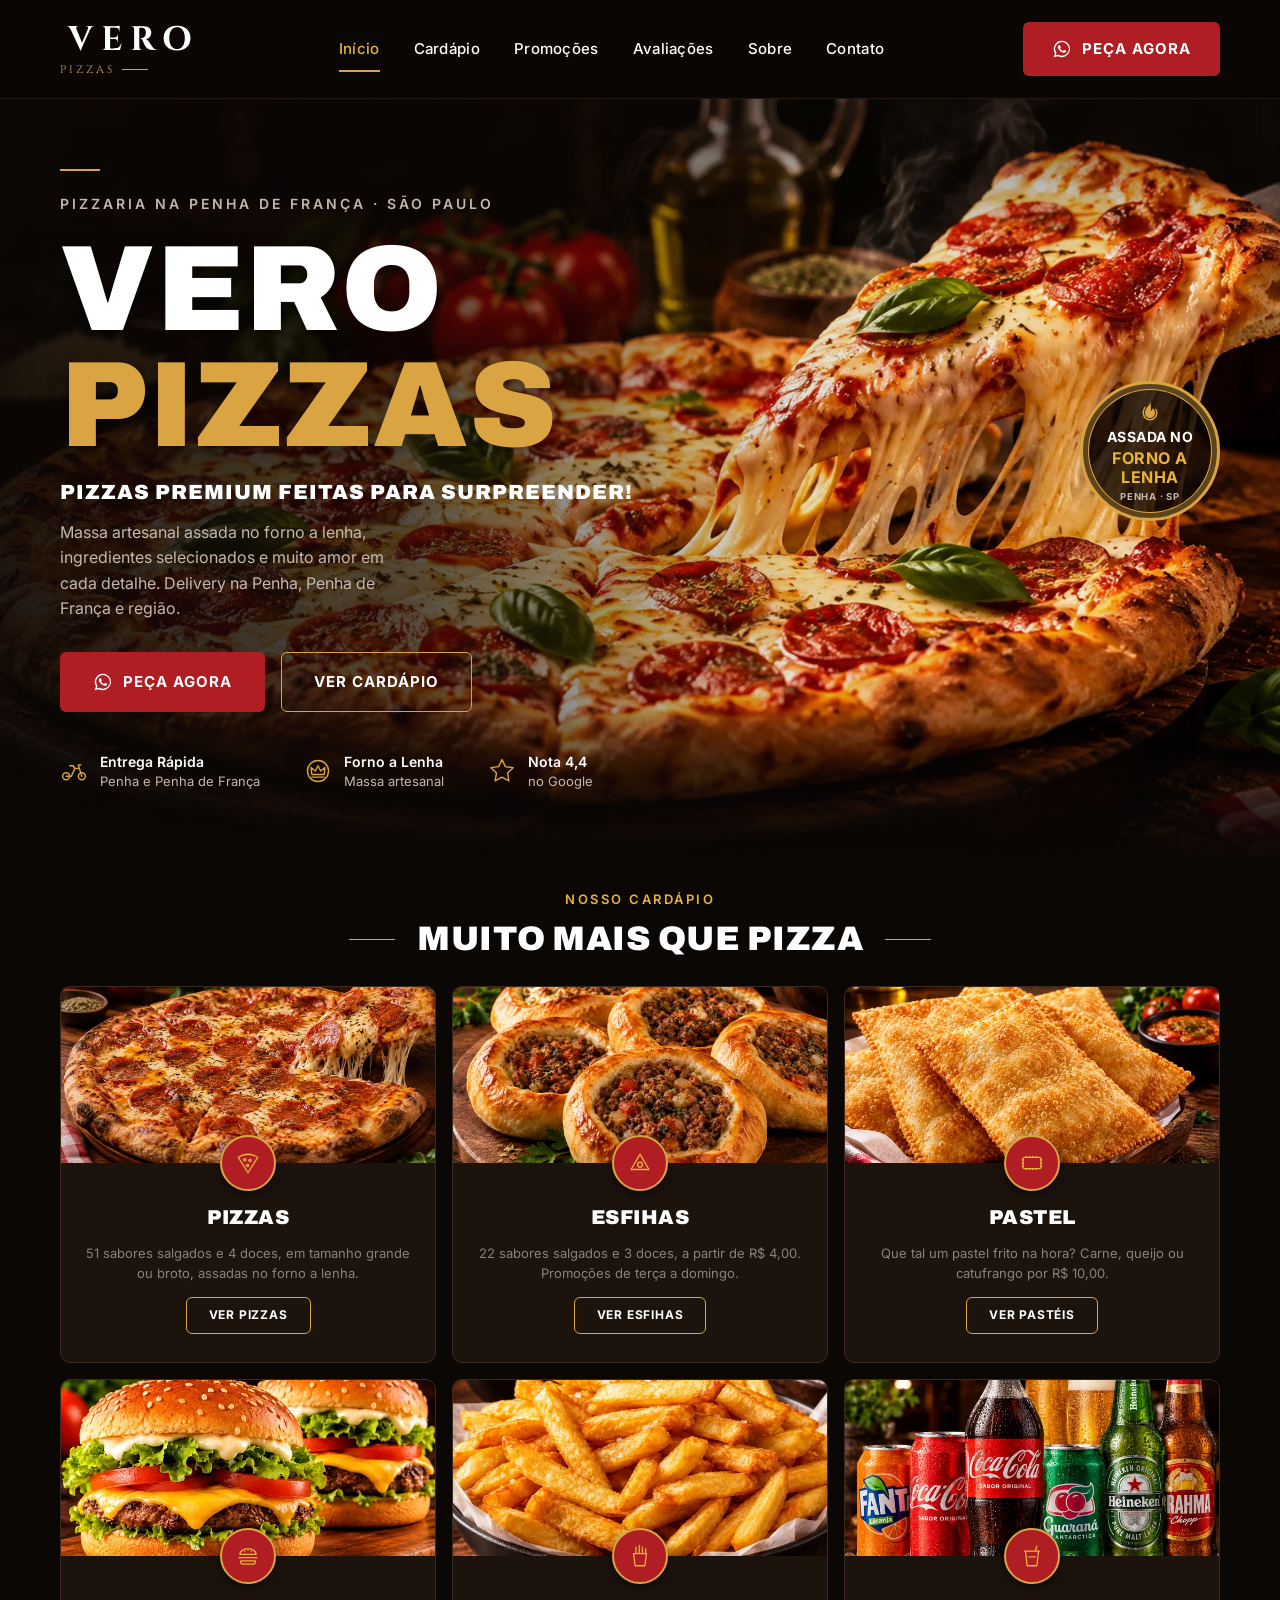
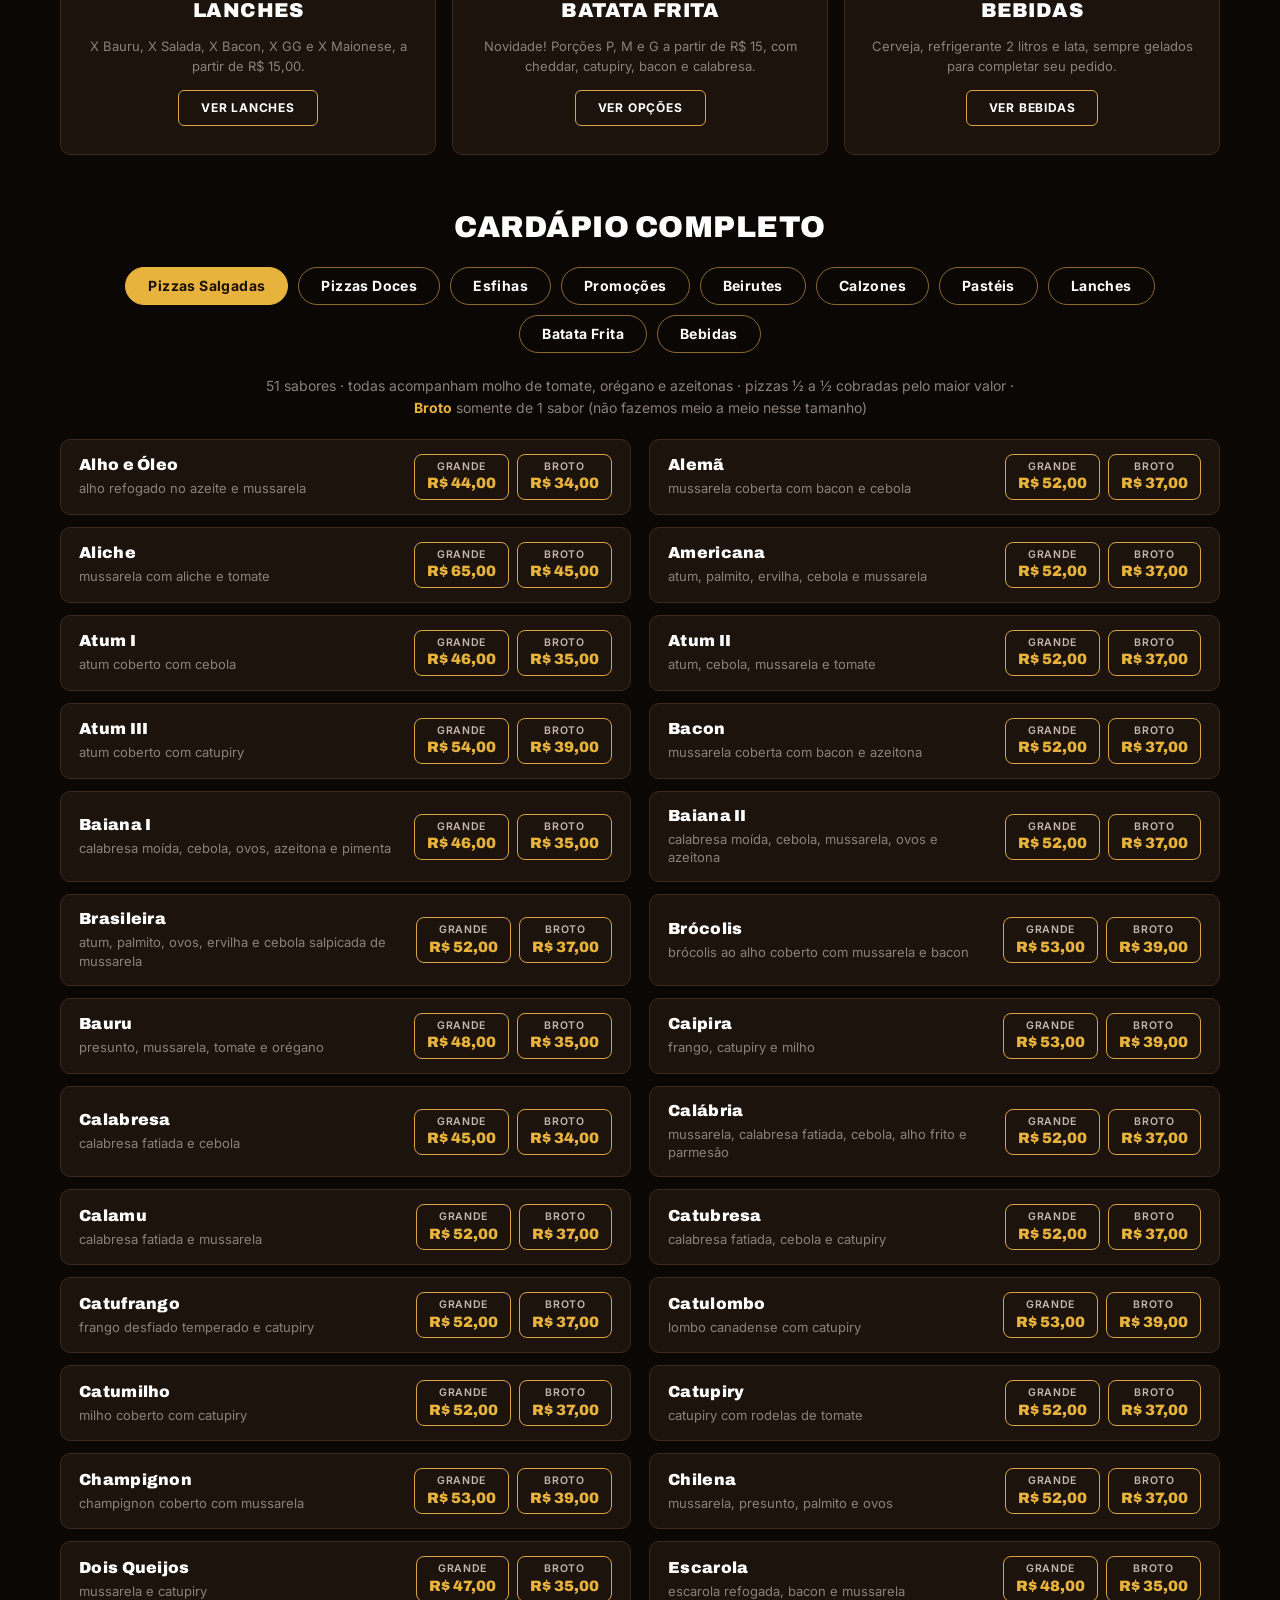
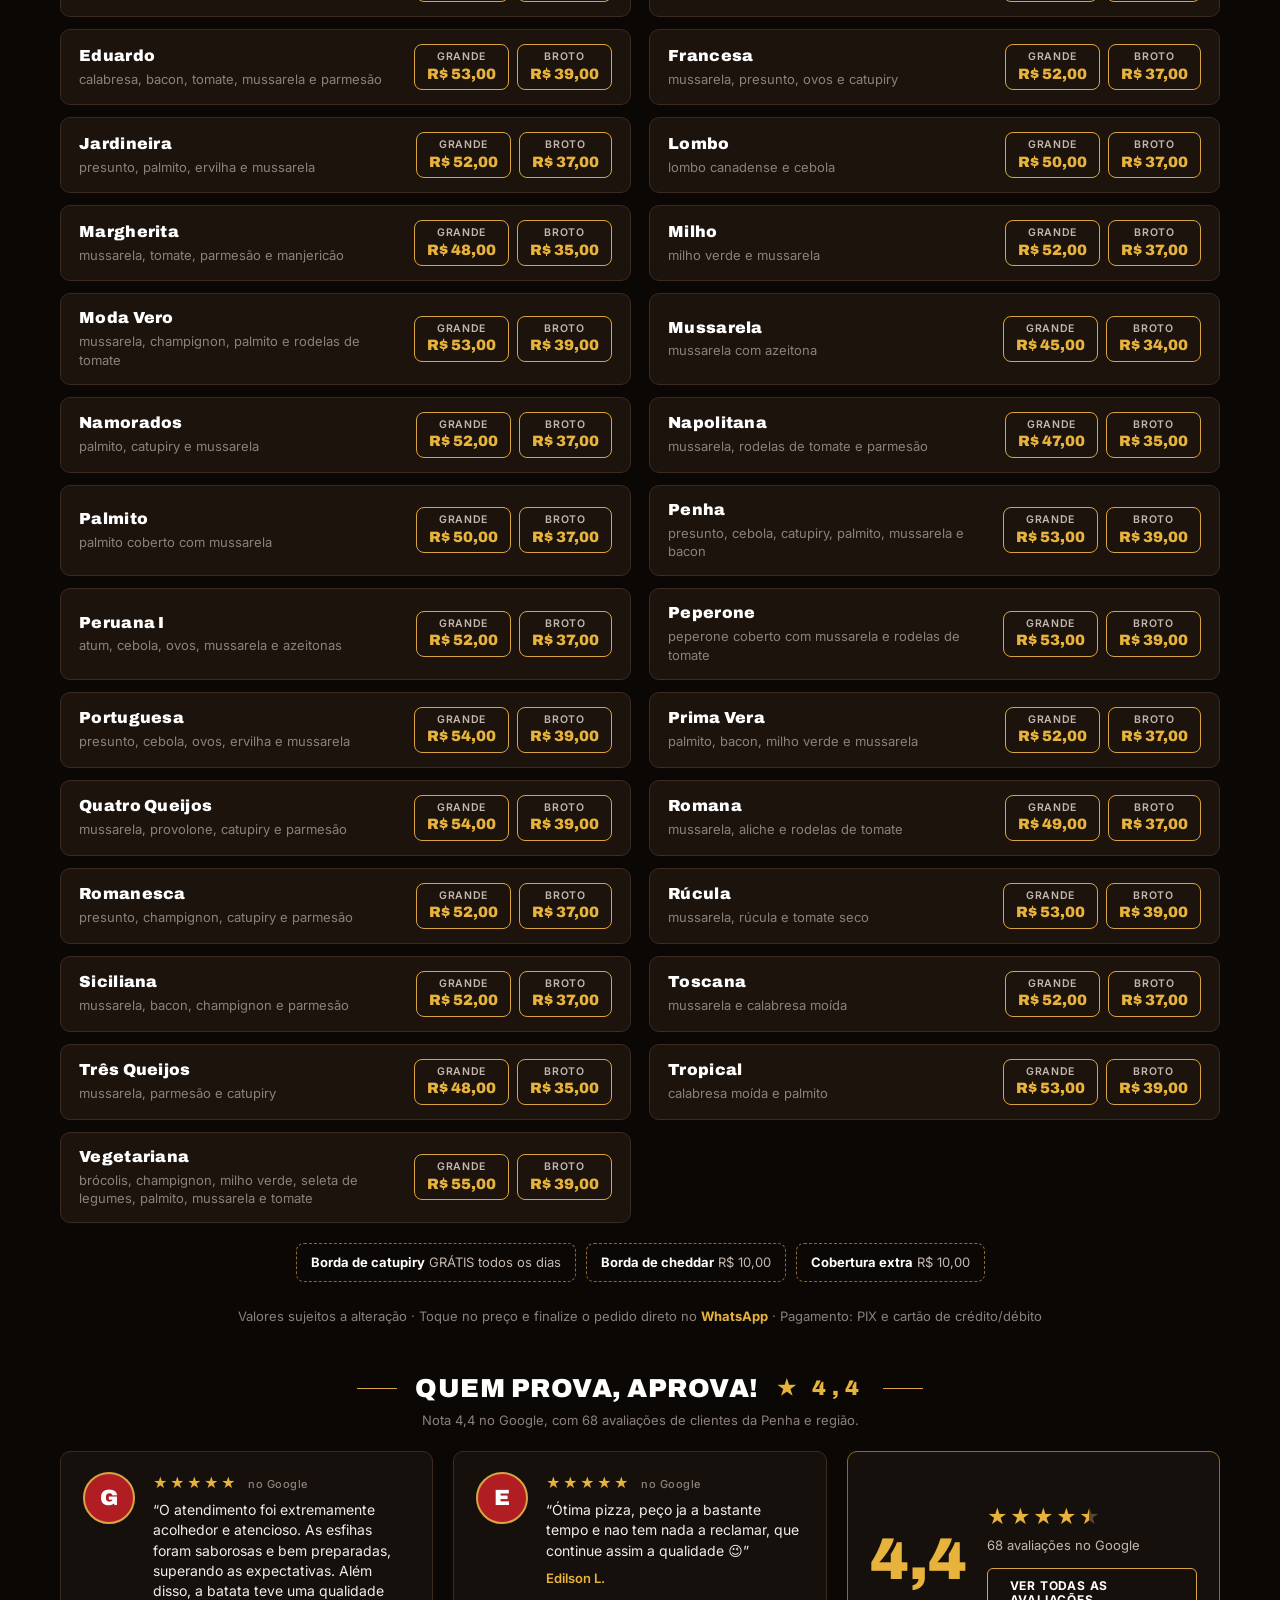
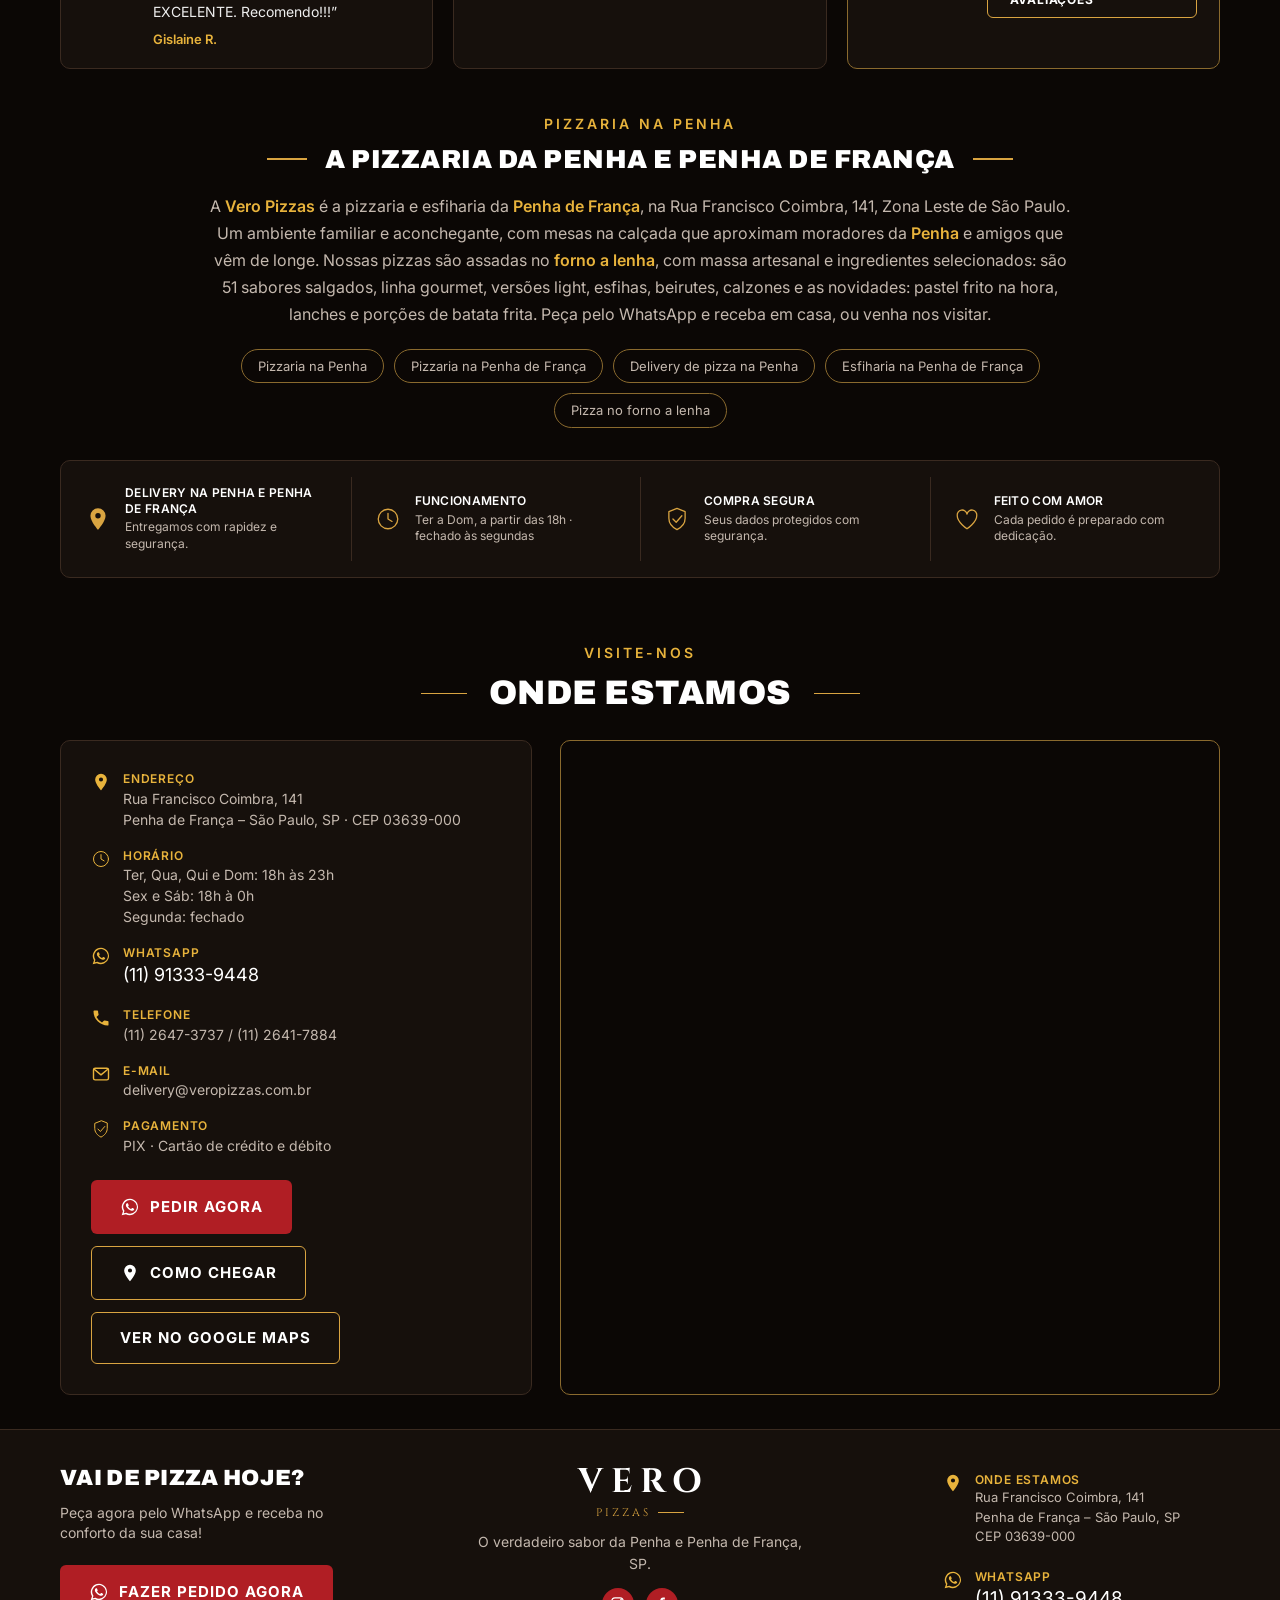
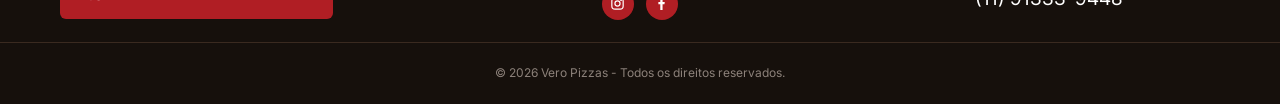
==== commit 03c76ce1: "Cardápio: adiciona lanches (X Bauru, X Salada, X Bacon, X GG, X Maionese) Novo card "Lanches" na vit" ====
--- a/index.html
+++ b/index.html
@@ -4,7 +4,7 @@
   <meta charset="UTF-8">
   <meta name="viewport" content="width=device-width, initial-scale=1">
   <title>Pizzaria na Penha e Penha de França SP | Vero Pizzas Delivery</title>
-  <meta name="description" content="Vero Pizzas: pizzaria e esfiharia com forno a lenha na Penha de França, São Paulo. 51 sabores de pizza, esfihas, pastel, calzones e batata frita com delivery. Peça pelo WhatsApp!">
+  <meta name="description" content="Vero Pizzas: pizzaria e esfiharia com forno a lenha na Penha de França, São Paulo. 51 sabores de pizza, esfihas, pastel, lanches, calzones e batata frita com delivery. Peça pelo WhatsApp!">
   <meta name="keywords" content="pizzaria penha, pizzaria penha de frança, pizzaria na penha sp, delivery pizza penha, pizza zona leste, esfiha penha, esfiharia penha de frança, pizza forno a lenha penha, batata frita penha, pastel penha de frança">
   <meta name="geo.region" content="BR-SP">
   <meta name="geo.placename" content="Penha de França, São Paulo">
@@ -41,7 +41,7 @@
     "description": "Pizzaria e esfiharia com forno a lenha na Penha de França, São Paulo, com delivery e atendimento no local.",
     "url": "https://veropizzas.com.br/",
     "image": ["https://veropizzas.com.br/assets/og-vero.jpg", "https://veropizzas.com.br/assets/hero.webp"],
-    "servesCuisine": ["Pizza", "Esfiha", "Pastel", "Calzone"],
+    "servesCuisine": ["Pizza", "Esfiha", "Pastel", "Calzone", "Lanches"],
     "hasMenu": "https://veropizzas.com.br/#cardapio-completo",
     "menu": "https://veropizzas.com.br/#cardapio-completo",
     "acceptsReservations": "False",
@@ -82,7 +82,8 @@
     <symbol id="i-pizza" viewBox="0 0 32 32"><g fill="none" stroke="currentColor" stroke-width="1.6" stroke-linecap="round" stroke-linejoin="round"><path d="M4 9c8-5 16-5 24 0L16 28z"/><circle cx="12" cy="12" r="1.4"/><circle cx="18.5" cy="13" r="1.4"/><circle cx="15.5" cy="19" r="1.4"/></g></symbol>
     <symbol id="i-esfiha" viewBox="0 0 32 32"><g fill="none" stroke="currentColor" stroke-width="1.6" stroke-linecap="round" stroke-linejoin="round"><path d="M16 5 27 24H5z"/><circle cx="16" cy="18" r="3"/></g></symbol>
     <symbol id="i-pastel" viewBox="0 0 32 32"><g fill="none" stroke="currentColor" stroke-width="1.6" stroke-linecap="round" stroke-linejoin="round"><rect x="5" y="9" width="22" height="14" rx="2"/><path d="M5 12h-1M5 16h-1M5 20h-1M28 12h-1M28 16h-1M28 20h-1M9 9V8M13 9V8M17 9V8M21 9V8M9 24v-1M13 24v-1M17 24v-1M21 24v-1"/></g></symbol>
-    <symbol id="i-fries" viewBox="0 0 32 32"><g fill="none" stroke="currentColor" stroke-width="1.6" stroke-linecap="round" stroke-linejoin="round"><path d="M8 13h16l-2 15H10zM11 13V5M15 13V3M19 13V5M23 13V7"/></g></symbol>
+    <symbol id="i-burger" viewBox="0 0 32 32"><g fill="none" stroke="currentColor" stroke-width="1.6" stroke-linecap="round" stroke-linejoin="round"><path d="M6 14a10 7 0 0 1 20 0zM5 18h22M7 22h18a1 1 0 0 1 0 0v1a3 3 0 0 1-3 3H10a3 3 0 0 1-3-3z"/><path d="M12 10h.01M16 9h.01M20 10h.01"/></g></symbol>
+    <symbol id="i-fries"viewBox="0 0 32 32"><g fill="none" stroke="currentColor" stroke-width="1.6" stroke-linecap="round" stroke-linejoin="round"><path d="M8 13h16l-2 15H10zM11 13V5M15 13V3M19 13V5M23 13V7"/></g></symbol>
     <symbol id="i-cup" viewBox="0 0 32 32"><g fill="none" stroke="currentColor" stroke-width="1.6" stroke-linecap="round" stroke-linejoin="round"><path d="M8 10h16l-2 18H10zM7 10h18M20 10l2-6"/><path d="M12 17h8"/></g></symbol>
     <symbol id="i-pin" viewBox="0 0 24 24"><path fill="currentColor" d="M12 2a7 7 0 0 0-7 7c0 5.2 7 13 7 13s7-7.8 7-13a7 7 0 0 0-7-7Zm0 9.5A2.5 2.5 0 1 1 12 6.5a2.5 2.5 0 0 1 0 5Z"/></symbol>
     <symbol id="i-clock" viewBox="0 0 32 32"><g fill="none" stroke="currentColor" stroke-width="1.6" stroke-linecap="round" stroke-linejoin="round"><circle cx="16" cy="16" r="12"/><path d="M16 9v7l5 3"/></g></symbol>
@@ -189,6 +190,15 @@
         </div>
       </article>
       <article class="card">
+        <img src="assets/lanches.webp" alt="X Salada da Vero Pizzas, Penha de França" loading="lazy">
+        <div class="card__icon"><svg><use href="#i-burger"/></svg></div>
+        <div class="card__body">
+          <h3>LANCHES</h3>
+          <p>X Bauru, X Salada, X Bacon, X GG e X Maionese, a partir de R$ 15,00.</p>
+          <a href="#cardapio-completo" class="btn btn--ghost" data-open-tab="lanches">VER LANCHES</a>
+        </div>
+      </article>
+      <article class="card">
         <img src="assets/batata.webp" alt="Porção de batata frita da Vero Pizzas, Penha de França" loading="lazy">
         <div class="card__icon"><svg><use href="#i-fries"/></svg></div>
         <div class="card__body">
@@ -209,8 +219,8 @@
     </div>
     <div class="fullmenu" id="cardapio-completo">
       <h3 class="fullmenu__title">Cardápio completo</h3>
-      <div class="tabs" role="tablist" aria-label="Categorias do cardápio"><button class="tab" type="button" role="tab" id="t-pizzas" aria-controls="tab-pizzas" aria-selected="true" data-tab="pizzas">Pizzas Salgadas</button><button class="tab" type="button" role="tab" id="t-doces" aria-controls="tab-doces" aria-selected="false" data-tab="doces">Pizzas Doces</button><button class="tab" type="button" role="tab" id="t-esfihas" aria-controls="tab-esfihas" aria-selected="false" data-tab="esfihas">Esfihas</button><button class="tab" type="button" role="tab" id="t-promocoes-esfiha" aria-controls="tab-promocoes-esfiha" aria-selected="false" data-tab="promocoes-esfiha">Promoções</button><button class="tab" type="button" role="tab" id="t-beirutes" aria-controls="tab-beirutes" aria-selected="false" data-tab="beirutes">Beirutes</button><button class="tab" type="button" role="tab" id="t-calzones" aria-controls="tab-calzones" aria-selected="false" data-tab="calzones">Calzones</button><button class="tab" type="button" role="tab" id="t-pasteis" aria-controls="tab-pasteis" aria-selected="false" data-tab="pasteis">Pastéis</button><button class="tab" type="button" role="tab" id="t-batatas" aria-controls="tab-batatas" aria-selected="false" data-tab="batatas">Batata Frita</button><button class="tab" type="button" role="tab" id="t-bebidas" aria-controls="tab-bebidas" aria-selected="false" data-tab="bebidas">Bebidas</button></div>
-      <div class="mpanel" id="tab-pizzas" role="tabpanel" aria-labelledby="t-pizzas" data-panel="pizzas"><p class="menu-note">51 sabores · todas acompanham molho de tomate, orégano e azeitonas · pizzas ½ a ½ cobradas pelo maior valor · <b>Broto</b> somente de 1 sabor (não fazemos meio a meio nesse tamanho)</p><ul class="menu-list"><li class="mitem"><div class="mitem__txt"><h4>Alho e Óleo</h4><p>alho refogado no azeite e mussarela</p></div><div class="mitem__buy"><a class="buy" target="_blank" rel="noopener" href="https://wa.me/5511913339448?text=Ol%C3%A1%21%20Quero%20pedir%20uma%20pizza%20Alho%20e%20%C3%93leo%20%28Grande%29%20-%20R%24%2044%2C00."><span>Grande</span><b>R$ 44,00</b></a><a class="buy" target="_blank" rel="noopener" href="https://wa.me/5511913339448?text=Ol%C3%A1%21%20Quero%20pedir%20uma%20pizza%20Alho%20e%20%C3%93leo%20%28Broto%29%20-%20R%24%2034%2C00."><span>Broto</span><b>R$ 34,00</b></a></div></li><li class="mitem"><div class="mitem__txt"><h4>Alemã</h4><p>mussarela coberta com bacon e cebola</p></div><div class="mitem__buy"><a class="buy" target="_blank" rel="noopener" href="https://wa.me/5511913339448?text=Ol%C3%A1%21%20Quero%20pedir%20uma%20pizza%20Alem%C3%A3%20%28Grande%29%20-%20R%24%2052%2C00."><span>Grande</span><b>R$ 52,00</b></a><a class="buy" target="_blank" rel="noopener" href="https://wa.me/5511913339448?text=Ol%C3%A1%21%20Quero%20pedir%20uma%20pizza%20Alem%C3%A3%20%28Broto%29%20-%20R%24%2037%2C00."><span>Broto</span><b>R$ 37,00</b></a></div></li><li class="mitem"><div class="mitem__txt"><h4>Aliche</h4><p>mussarela com aliche e tomate</p></div><div class="mitem__buy"><a class="buy" target="_blank" rel="noopener" href="https://wa.me/5511913339448?text=Ol%C3%A1%21%20Quero%20pedir%20uma%20pizza%20Aliche%20%28Grande%29%20-%20R%24%2065%2C00."><span>Grande</span><b>R$ 65,00</b></a><a class="buy" target="_blank" rel="noopener" href="https://wa.me/5511913339448?text=Ol%C3%A1%21%20Quero%20pedir%20uma%20pizza%20Aliche%20%28Broto%29%20-%20R%24%2045%2C00."><span>Broto</span><b>R$ 45,00</b></a></div></li><li class="mitem"><div class="mitem__txt"><h4>Americana</h4><p>atum, palmito, ervilha, cebola e mussarela</p></div><div class="mitem__buy"><a class="buy" target="_blank" rel="noopener" href="https://wa.me/5511913339448?text=Ol%C3%A1%21%20Quero%20pedir%20uma%20pizza%20Americana%20%28Grande%29%20-%20R%24%2052%2C00."><span>Grande</span><b>R$ 52,00</b></a><a class="buy" target="_blank" rel="noopener" href="https://wa.me/5511913339448?text=Ol%C3%A1%21%20Quero%20pedir%20uma%20pizza%20Americana%20%28Broto%29%20-%20R%24%2037%2C00."><span>Broto</span><b>R$ 37,00</b></a></div></li><li class="mitem"><div class="mitem__txt"><h4>Atum I</h4><p>atum coberto com cebola</p></div><div class="mitem__buy"><a class="buy" target="_blank" rel="noopener" href="https://wa.me/5511913339448?text=Ol%C3%A1%21%20Quero%20pedir%20uma%20pizza%20Atum%20I%20%28Grande%29%20-%20R%24%2046%2C00."><span>Grande</span><b>R$ 46,00</b></a><a class="buy" target="_blank" rel="noopener" href="https://wa.me/5511913339448?text=Ol%C3%A1%21%20Quero%20pedir%20uma%20pizza%20Atum%20I%20%28Broto%29%20-%20R%24%2035%2C00."><span>Broto</span><b>R$ 35,00</b></a></div></li><li class="mitem"><div class="mitem__txt"><h4>Atum II</h4><p>atum, cebola, mussarela e tomate</p></div><div class="mitem__buy"><a class="buy" target="_blank" rel="noopener" href="https://wa.me/5511913339448?text=Ol%C3%A1%21%20Quero%20pedir%20uma%20pizza%20Atum%20II%20%28Grande%29%20-%20R%24%2052%2C00."><span>Grande</span><b>R$ 52,00</b></a><a class="buy" target="_blank" rel="noopener" href="https://wa.me/5511913339448?text=Ol%C3%A1%21%20Quero%20pedir%20uma%20pizza%20Atum%20II%20%28Broto%29%20-%20R%24%2037%2C00."><span>Broto</span><b>R$ 37,00</b></a></div></li><li class="mitem"><div class="mitem__txt"><h4>Atum III</h4><p>atum coberto com catupiry</p></div><div class="mitem__buy"><a class="buy" target="_blank" rel="noopener" href="https://wa.me/5511913339448?text=Ol%C3%A1%21%20Quero%20pedir%20uma%20pizza%20Atum%20III%20%28Grande%29%20-%20R%24%2054%2C00."><span>Grande</span><b>R$ 54,00</b></a><a class="buy" target="_blank" rel="noopener" href="https://wa.me/5511913339448?text=Ol%C3%A1%21%20Quero%20pedir%20uma%20pizza%20Atum%20III%20%28Broto%29%20-%20R%24%2039%2C00."><span>Broto</span><b>R$ 39,00</b></a></div></li><li class="mitem"><div class="mitem__txt"><h4>Bacon</h4><p>mussarela coberta com bacon e azeitona</p></div><div class="mitem__buy"><a class="buy" target="_blank" rel="noopener" href="https://wa.me/5511913339448?text=Ol%C3%A1%21%20Quero%20pedir%20uma%20pizza%20Bacon%20%28Grande%29%20-%20R%24%2052%2C00."><span>Grande</span><b>R$ 52,00</b></a><a class="buy" target="_blank" rel="noopener" href="https://wa.me/5511913339448?text=Ol%C3%A1%21%20Quero%20pedir%20uma%20pizza%20Bacon%20%28Broto%29%20-%20R%24%2037%2C00."><span>Broto</span><b>R$ 37,00</b></a></div></li><li class="mitem"><div class="mitem__txt"><h4>Baiana I</h4><p>calabresa moída, cebola, ovos, azeitona e pimenta</p></div><div class="mitem__buy"><a class="buy" target="_blank" rel="noopener" href="https://wa.me/5511913339448?text=Ol%C3%A1%21%20Quero%20pedir%20uma%20pizza%20Baiana%20I%20%28Grande%29%20-%20R%24%2046%2C00."><span>Grande</span><b>R$ 46,00</b></a><a class="buy" target="_blank" rel="noopener" href="https://wa.me/5511913339448?text=Ol%C3%A1%21%20Quero%20pedir%20uma%20pizza%20Baiana%20I%20%28Broto%29%20-%20R%24%2035%2C00."><span>Broto</span><b>R$ 35,00</b></a></div></li><li class="mitem"><div class="mitem__txt"><h4>Baiana II</h4><p>calabresa moída, cebola, mussarela, ovos e azeitona</p></div><div class="mitem__buy"><a class="buy" target="_blank" rel="noopener" href="https://wa.me/5511913339448?text=Ol%C3%A1%21%20Quero%20pedir%20uma%20pizza%20Baiana%20II%20%28Grande%29%20-%20R%24%2052%2C00."><span>Grande</span><b>R$ 52,00</b></a><a class="buy" target="_blank" rel="noopener" href="https://wa.me/5511913339448?text=Ol%C3%A1%21%20Quero%20pedir%20uma%20pizza%20Baiana%20II%20%28Broto%29%20-%20R%24%2037%2C00."><span>Broto</span><b>R$ 37,00</b></a></div></li><li class="mitem"><div class="mitem__txt"><h4>Brasileira</h4><p>atum, palmito, ovos, ervilha e cebola salpicada de mussarela</p></div><div class="mitem__buy"><a class="buy" target="_blank" rel="noopener" href="https://wa.me/5511913339448?text=Ol%C3%A1%21%20Quero%20pedir%20uma%20pizza%20Brasileira%20%28Grande%29%20-%20R%24%2052%2C00."><span>Grande</span><b>R$ 52,00</b></a><a class="buy" target="_blank" rel="noopener" href="https://wa.me/5511913339448?text=Ol%C3%A1%21%20Quero%20pedir%20uma%20pizza%20Brasileira%20%28Broto%29%20-%20R%24%2037%2C00."><span>Broto</span><b>R$ 37,00</b></a></div></li><li class="mitem"><div class="mitem__txt"><h4>Brócolis</h4><p>brócolis ao alho coberto com mussarela e bacon</p></div><div class="mitem__buy"><a class="buy" target="_blank" rel="noopener" href="https://wa.me/5511913339448?text=Ol%C3%A1%21%20Quero%20pedir%20uma%20pizza%20Br%C3%B3colis%20%28Grande%29%20-%20R%24%2053%2C00."><span>Grande</span><b>R$ 53,00</b></a><a class="buy" target="_blank" rel="noopener" href="https://wa.me/5511913339448?text=Ol%C3%A1%21%20Quero%20pedir%20uma%20pizza%20Br%C3%B3colis%20%28Broto%29%20-%20R%24%2039%2C00."><span>Broto</span><b>R$ 39,00</b></a></div></li><li class="mitem"><div class="mitem__txt"><h4>Bauru</h4><p>presunto, mussarela, tomate e orégano</p></div><div class="mitem__buy"><a class="buy" target="_blank" rel="noopener" href="https://wa.me/5511913339448?text=Ol%C3%A1%21%20Quero%20pedir%20uma%20pizza%20Bauru%20%28Grande%29%20-%20R%24%2048%2C00."><span>Grande</span><b>R$ 48,00</b></a><a class="buy" target="_blank" rel="noopener" href="https://wa.me/5511913339448?text=Ol%C3%A1%21%20Quero%20pedir%20uma%20pizza%20Bauru%20%28Broto%29%20-%20R%24%2035%2C00."><span>Broto</span><b>R$ 35,00</b></a></div></li><li class="mitem"><div class="mitem__txt"><h4>Caipira</h4><p>frango, catupiry e milho</p></div><div class="mitem__buy"><a class="buy" target="_blank" rel="noopener" href="https://wa.me/5511913339448?text=Ol%C3%A1%21%20Quero%20pedir%20uma%20pizza%20Caipira%20%28Grande%29%20-%20R%24%2053%2C00."><span>Grande</span><b>R$ 53,00</b></a><a class="buy" target="_blank" rel="noopener" href="https://wa.me/5511913339448?text=Ol%C3%A1%21%20Quero%20pedir%20uma%20pizza%20Caipira%20%28Broto%29%20-%20R%24%2039%2C00."><span>Broto</span><b>R$ 39,00</b></a></div></li><li class="mitem"><div class="mitem__txt"><h4>Calabresa</h4><p>calabresa fatiada e cebola</p></div><div class="mitem__buy"><a class="buy" target="_blank" rel="noopener" href="https://wa.me/5511913339448?text=Ol%C3%A1%21%20Quero%20pedir%20uma%20pizza%20Calabresa%20%28Grande%29%20-%20R%24%2045%2C00."><span>Grande</span><b>R$ 45,00</b></a><a class="buy" target="_blank" rel="noopener" href="https://wa.me/5511913339448?text=Ol%C3%A1%21%20Quero%20pedir%20uma%20pizza%20Calabresa%20%28Broto%29%20-%20R%24%2034%2C00."><span>Broto</span><b>R$ 34,00</b></a></div></li><li class="mitem"><div class="mitem__txt"><h4>Calábria</h4><p>mussarela, calabresa fatiada, cebola, alho frito e parmesão</p></div><div class="mitem__buy"><a class="buy" target="_blank" rel="noopener" href="https://wa.me/5511913339448?text=Ol%C3%A1%21%20Quero%20pedir%20uma%20pizza%20Cal%C3%A1bria%20%28Grande%29%20-%20R%24%2052%2C00."><span>Grande</span><b>R$ 52,00</b></a><a class="buy" target="_blank" rel="noopener" href="https://wa.me/5511913339448?text=Ol%C3%A1%21%20Quero%20pedir%20uma%20pizza%20Cal%C3%A1bria%20%28Broto%29%20-%20R%24%2037%2C00."><span>Broto</span><b>R$ 37,00</b></a></div></li><li class="mitem"><div class="mitem__txt"><h4>Calamu</h4><p>calabresa fatiada e mussarela</p></div><div class="mitem__buy"><a class="buy" target="_blank" rel="noopener" href="https://wa.me/5511913339448?text=Ol%C3%A1%21%20Quero%20pedir%20uma%20pizza%20Calamu%20%28Grande%29%20-%20R%24%2052%2C00."><span>Grande</span><b>R$ 52,00</b></a><a class="buy" target="_blank" rel="noopener" href="https://wa.me/5511913339448?text=Ol%C3%A1%21%20Quero%20pedir%20uma%20pizza%20Calamu%20%28Broto%29%20-%20R%24%2037%2C00."><span>Broto</span><b>R$ 37,00</b></a></div></li><li class="mitem"><div class="mitem__txt"><h4>Catubresa</h4><p>calabresa fatiada, cebola e catupiry</p></div><div class="mitem__buy"><a class="buy" target="_blank" rel="noopener" href="https://wa.me/5511913339448?text=Ol%C3%A1%21%20Quero%20pedir%20uma%20pizza%20Catubresa%20%28Grande%29%20-%20R%24%2052%2C00."><span>Grande</span><b>R$ 52,00</b></a><a class="buy" target="_blank" rel="noopener" href="https://wa.me/5511913339448?text=Ol%C3%A1%21%20Quero%20pedir%20uma%20pizza%20Catubresa%20%28Broto%29%20-%20R%24%2037%2C00."><span>Broto</span><b>R$ 37,00</b></a></div></li><li class="mitem"><div class="mitem__txt"><h4>Catufrango</h4><p>frango desfiado temperado e catupiry</p></div><div class="mitem__buy"><a class="buy" target="_blank" rel="noopener" href="https://wa.me/5511913339448?text=Ol%C3%A1%21%20Quero%20pedir%20uma%20pizza%20Catufrango%20%28Grande%29%20-%20R%24%2052%2C00."><span>Grande</span><b>R$ 52,00</b></a><a class="buy" target="_blank" rel="noopener" href="https://wa.me/5511913339448?text=Ol%C3%A1%21%20Quero%20pedir%20uma%20pizza%20Catufrango%20%28Broto%29%20-%20R%24%2037%2C00."><span>Broto</span><b>R$ 37,00</b></a></div></li><li class="mitem"><div class="mitem__txt"><h4>Catulombo</h4><p>lombo canadense com catupiry</p></div><div class="mitem__buy"><a class="buy" target="_blank" rel="noopener" href="https://wa.me/5511913339448?text=Ol%C3%A1%21%20Quero%20pedir%20uma%20pizza%20Catulombo%20%28Grande%29%20-%20R%24%2053%2C00."><span>Grande</span><b>R$ 53,00</b></a><a class="buy" target="_blank" rel="noopener" href="https://wa.me/5511913339448?text=Ol%C3%A1%21%20Quero%20pedir%20uma%20pizza%20Catulombo%20%28Broto%29%20-%20R%24%2039%2C00."><span>Broto</span><b>R$ 39,00</b></a></div></li><li class="mitem"><div class="mitem__txt"><h4>Catumilho</h4><p>milho coberto com catupiry</p></div><div class="mitem__buy"><a class="buy" target="_blank" rel="noopener" href="https://wa.me/5511913339448?text=Ol%C3%A1%21%20Quero%20pedir%20uma%20pizza%20Catumilho%20%28Grande%29%20-%20R%24%2052%2C00."><span>Grande</span><b>R$ 52,00</b></a><a class="buy" target="_blank" rel="noopener" href="https://wa.me/5511913339448?text=Ol%C3%A1%21%20Quero%20pedir%20uma%20pizza%20Catumilho%20%28Broto%29%20-%20R%24%2037%2C00."><span>Broto</span><b>R$ 37,00</b></a></div></li><li class="mitem"><div class="mitem__txt"><h4>Catupiry</h4><p>catupiry com rodelas de tomate</p></div><div class="mitem__buy"><a class="buy" target="_blank" rel="noopener" href="https://wa.me/5511913339448?text=Ol%C3%A1%21%20Quero%20pedir%20uma%20pizza%20Catupiry%20%28Grande%29%20-%20R%24%2052%2C00."><span>Grande</span><b>R$ 52,00</b></a><a class="buy" target="_blank" rel="noopener" href="https://wa.me/5511913339448?text=Ol%C3%A1%21%20Quero%20pedir%20uma%20pizza%20Catupiry%20%28Broto%29%20-%20R%24%2037%2C00."><span>Broto</span><b>R$ 37,00</b></a></div></li><li class="mitem"><div class="mitem__txt"><h4>Champignon</h4><p>champignon coberto com mussarela</p></div><div class="mitem__buy"><a class="buy" target="_blank" rel="noopener" href="https://wa.me/5511913339448?text=Ol%C3%A1%21%20Quero%20pedir%20uma%20pizza%20Champignon%20%28Grande%29%20-%20R%24%2053%2C00."><span>Grande</span><b>R$ 53,00</b></a><a class="buy" target="_blank" rel="noopener" href="https://wa.me/5511913339448?text=Ol%C3%A1%21%20Quero%20pedir%20uma%20pizza%20Champignon%20%28Broto%29%20-%20R%24%2039%2C00."><span>Broto</span><b>R$ 39,00</b></a></div></li><li class="mitem"><div class="mitem__txt"><h4>Chilena</h4><p>mussarela, presunto, palmito e ovos</p></div><div class="mitem__buy"><a class="buy" target="_blank" rel="noopener" href="https://wa.me/5511913339448?text=Ol%C3%A1%21%20Quero%20pedir%20uma%20pizza%20Chilena%20%28Grande%29%20-%20R%24%2052%2C00."><span>Grande</span><b>R$ 52,00</b></a><a class="buy" target="_blank" rel="noopener" href="https://wa.me/5511913339448?text=Ol%C3%A1%21%20Quero%20pedir%20uma%20pizza%20Chilena%20%28Broto%29%20-%20R%24%2037%2C00."><span>Broto</span><b>R$ 37,00</b></a></div></li><li class="mitem"><div class="mitem__txt"><h4>Dois Queijos</h4><p>mussarela e catupiry</p></div><div class="mitem__buy"><a class="buy" target="_blank" rel="noopener" href="https://wa.me/5511913339448?text=Ol%C3%A1%21%20Quero%20pedir%20uma%20pizza%20Dois%20Queijos%20%28Grande%29%20-%20R%24%2047%2C00."><span>Grande</span><b>R$ 47,00</b></a><a class="buy" target="_blank" rel="noopener" href="https://wa.me/5511913339448?text=Ol%C3%A1%21%20Quero%20pedir%20uma%20pizza%20Dois%20Queijos%20%28Broto%29%20-%20R%24%2035%2C00."><span>Broto</span><b>R$ 35,00</b></a></div></li><li class="mitem"><div class="mitem__txt"><h4>Escarola</h4><p>escarola refogada, bacon e mussarela</p></div><div class="mitem__buy"><a class="buy" target="_blank" rel="noopener" href="https://wa.me/5511913339448?text=Ol%C3%A1%21%20Quero%20pedir%20uma%20pizza%20Escarola%20%28Grande%29%20-%20R%24%2048%2C00."><span>Grande</span><b>R$ 48,00</b></a><a class="buy" target="_blank" rel="noopener" href="https://wa.me/5511913339448?text=Ol%C3%A1%21%20Quero%20pedir%20uma%20pizza%20Escarola%20%28Broto%29%20-%20R%24%2035%2C00."><span>Broto</span><b>R$ 35,00</b></a></div></li><li class="mitem"><div class="mitem__txt"><h4>Eduardo</h4><p>calabresa, bacon, tomate, mussarela e parmesão</p></div><div class="mitem__buy"><a class="buy" target="_blank" rel="noopener" href="https://wa.me/5511913339448?text=Ol%C3%A1%21%20Quero%20pedir%20uma%20pizza%20Eduardo%20%28Grande%29%20-%20R%24%2053%2C00."><span>Grande</span><b>R$ 53,00</b></a><a class="buy" target="_blank" rel="noopener" href="https://wa.me/5511913339448?text=Ol%C3%A1%21%20Quero%20pedir%20uma%20pizza%20Eduardo%20%28Broto%29%20-%20R%24%2039%2C00."><span>Broto</span><b>R$ 39,00</b></a></div></li><li class="mitem"><div class="mitem__txt"><h4>Francesa</h4><p>mussarela, presunto, ovos e catupiry</p></div><div class="mitem__buy"><a class="buy" target="_blank" rel="noopener" href="https://wa.me/5511913339448?text=Ol%C3%A1%21%20Quero%20pedir%20uma%20pizza%20Francesa%20%28Grande%29%20-%20R%24%2052%2C00."><span>Grande</span><b>R$ 52,00</b></a><a class="buy" target="_blank" rel="noopener" href="https://wa.me/5511913339448?text=Ol%C3%A1%21%20Quero%20pedir%20uma%20pizza%20Francesa%20%28Broto%29%20-%20R%24%2037%2C00."><span>Broto</span><b>R$ 37,00</b></a></div></li><li class="mitem"><div class="mitem__txt"><h4>Jardineira</h4><p>presunto, palmito, ervilha e mussarela</p></div><div class="mitem__buy"><a class="buy" target="_blank" rel="noopener" href="https://wa.me/5511913339448?text=Ol%C3%A1%21%20Quero%20pedir%20uma%20pizza%20Jardineira%20%28Grande%29%20-%20R%24%2052%2C00."><span>Grande</span><b>R$ 52,00</b></a><a class="buy" target="_blank" rel="noopener" href="https://wa.me/5511913339448?text=Ol%C3%A1%21%20Quero%20pedir%20uma%20pizza%20Jardineira%20%28Broto%29%20-%20R%24%2037%2C00."><span>Broto</span><b>R$ 37,00</b></a></div></li><li class="mitem"><div class="mitem__txt"><h4>Lombo</h4><p>lombo canadense e cebola</p></div><div class="mitem__buy"><a class="buy" target="_blank" rel="noopener" href="https://wa.me/5511913339448?text=Ol%C3%A1%21%20Quero%20pedir%20uma%20pizza%20Lombo%20%28Grande%29%20-%20R%24%2050%2C00."><span>Grande</span><b>R$ 50,00</b></a><a class="buy" target="_blank" rel="noopener" href="https://wa.me/5511913339448?text=Ol%C3%A1%21%20Quero%20pedir%20uma%20pizza%20Lombo%20%28Broto%29%20-%20R%24%2037%2C00."><span>Broto</span><b>R$ 37,00</b></a></div></li><li class="mitem"><div class="mitem__txt"><h4>Margherita</h4><p>mussarela, tomate, parmesão e manjericão</p></div><div class="mitem__buy"><a class="buy" target="_blank" rel="noopener" href="https://wa.me/5511913339448?text=Ol%C3%A1%21%20Quero%20pedir%20uma%20pizza%20Margherita%20%28Grande%29%20-%20R%24%2048%2C00."><span>Grande</span><b>R$ 48,00</b></a><a class="buy" target="_blank" rel="noopener" href="https://wa.me/5511913339448?text=Ol%C3%A1%21%20Quero%20pedir%20uma%20pizza%20Margherita%20%28Broto%29%20-%20R%24%2035%2C00."><span>Broto</span><b>R$ 35,00</b></a></div></li><li class="mitem"><div class="mitem__txt"><h4>Milho</h4><p>milho verde e mussarela</p></div><div class="mitem__buy"><a class="buy" target="_blank" rel="noopener" href="https://wa.me/5511913339448?text=Ol%C3%A1%21%20Quero%20pedir%20uma%20pizza%20Milho%20%28Grande%29%20-%20R%24%2052%2C00."><span>Grande</span><b>R$ 52,00</b></a><a class="buy" target="_blank" rel="noopener" href="https://wa.me/5511913339448?text=Ol%C3%A1%21%20Quero%20pedir%20uma%20pizza%20Milho%20%28Broto%29%20-%20R%24%2037%2C00."><span>Broto</span><b>R$ 37,00</b></a></div></li><li class="mitem"><div class="mitem__txt"><h4>Moda Vero</h4><p>mussarela, champignon, palmito e rodelas de tomate</p></div><div class="mitem__buy"><a class="buy" target="_blank" rel="noopener" href="https://wa.me/5511913339448?text=Ol%C3%A1%21%20Quero%20pedir%20uma%20pizza%20Moda%20Vero%20%28Grande%29%20-%20R%24%2053%2C00."><span>Grande</span><b>R$ 53,00</b></a><a class="buy" target="_blank" rel="noopener" href="https://wa.me/5511913339448?text=Ol%C3%A1%21%20Quero%20pedir%20uma%20pizza%20Moda%20Vero%20%28Broto%29%20-%20R%24%2039%2C00."><span>Broto</span><b>R$ 39,00</b></a></div></li><li class="mitem"><div class="mitem__txt"><h4>Mussarela</h4><p>mussarela com azeitona</p></div><div class="mitem__buy"><a class="buy" target="_blank" rel="noopener" href="https://wa.me/5511913339448?text=Ol%C3%A1%21%20Quero%20pedir%20uma%20pizza%20Mussarela%20%28Grande%29%20-%20R%24%2045%2C00."><span>Grande</span><b>R$ 45,00</b></a><a class="buy" target="_blank" rel="noopener" href="https://wa.me/5511913339448?text=Ol%C3%A1%21%20Quero%20pedir%20uma%20pizza%20Mussarela%20%28Broto%29%20-%20R%24%2034%2C00."><span>Broto</span><b>R$ 34,00</b></a></div></li><li class="mitem"><div class="mitem__txt"><h4>Namorados</h4><p>palmito, catupiry e mussarela</p></div><div class="mitem__buy"><a class="buy" target="_blank" rel="noopener" href="https://wa.me/5511913339448?text=Ol%C3%A1%21%20Quero%20pedir%20uma%20pizza%20Namorados%20%28Grande%29%20-%20R%24%2052%2C00."><span>Grande</span><b>R$ 52,00</b></a><a class="buy" target="_blank" rel="noopener" href="https://wa.me/5511913339448?text=Ol%C3%A1%21%20Quero%20pedir%20uma%20pizza%20Namorados%20%28Broto%29%20-%20R%24%2037%2C00."><span>Broto</span><b>R$ 37,00</b></a></div></li><li class="mitem"><div class="mitem__txt"><h4>Napolitana</h4><p>mussarela, rodelas de tomate e parmesão</p></div><div class="mitem__buy"><a class="buy" target="_blank" rel="noopener" href="https://wa.me/5511913339448?text=Ol%C3%A1%21%20Quero%20pedir%20uma%20pizza%20Napolitana%20%28Grande%29%20-%20R%24%2047%2C00."><span>Grande</span><b>R$ 47,00</b></a><a class="buy" target="_blank" rel="noopener" href="https://wa.me/5511913339448?text=Ol%C3%A1%21%20Quero%20pedir%20uma%20pizza%20Napolitana%20%28Broto%29%20-%20R%24%2035%2C00."><span>Broto</span><b>R$ 35,00</b></a></div></li><li class="mitem"><div class="mitem__txt"><h4>Palmito</h4><p>palmito coberto com mussarela</p></div><div class="mitem__buy"><a class="buy" target="_blank" rel="noopener" href="https://wa.me/5511913339448?text=Ol%C3%A1%21%20Quero%20pedir%20uma%20pizza%20Palmito%20%28Grande%29%20-%20R%24%2050%2C00."><span>Grande</span><b>R$ 50,00</b></a><a class="buy" target="_blank" rel="noopener" href="https://wa.me/5511913339448?text=Ol%C3%A1%21%20Quero%20pedir%20uma%20pizza%20Palmito%20%28Broto%29%20-%20R%24%2037%2C00."><span>Broto</span><b>R$ 37,00</b></a></div></li><li class="mitem"><div class="mitem__txt"><h4>Penha</h4><p>presunto, cebola, catupiry, palmito, mussarela e bacon</p></div><div class="mitem__buy"><a class="buy" target="_blank" rel="noopener" href="https://wa.me/5511913339448?text=Ol%C3%A1%21%20Quero%20pedir%20uma%20pizza%20Penha%20%28Grande%29%20-%20R%24%2053%2C00."><span>Grande</span><b>R$ 53,00</b></a><a class="buy" target="_blank" rel="noopener" href="https://wa.me/5511913339448?text=Ol%C3%A1%21%20Quero%20pedir%20uma%20pizza%20Penha%20%28Broto%29%20-%20R%24%2039%2C00."><span>Broto</span><b>R$ 39,00</b></a></div></li><li class="mitem"><div class="mitem__txt"><h4>Peruana I</h4><p>atum, cebola, ovos, mussarela e azeitonas</p></div><div class="mitem__buy"><a class="buy" target="_blank" rel="noopener" href="https://wa.me/5511913339448?text=Ol%C3%A1%21%20Quero%20pedir%20uma%20pizza%20Peruana%20I%20%28Grande%29%20-%20R%24%2052%2C00."><span>Grande</span><b>R$ 52,00</b></a><a class="buy" target="_blank" rel="noopener" href="https://wa.me/5511913339448?text=Ol%C3%A1%21%20Quero%20pedir%20uma%20pizza%20Peruana%20I%20%28Broto%29%20-%20R%24%2037%2C00."><span>Broto</span><b>R$ 37,00</b></a></div></li><li class="mitem"><div class="mitem__txt"><h4>Peperone</h4><p>peperone coberto com mussarela e rodelas de tomate</p></div><div class="mitem__buy"><a class="buy" target="_blank" rel="noopener" href="https://wa.me/5511913339448?text=Ol%C3%A1%21%20Quero%20pedir%20uma%20pizza%20Peperone%20%28Grande%29%20-%20R%24%2053%2C00."><span>Grande</span><b>R$ 53,00</b></a><a class="buy" target="_blank" rel="noopener" href="https://wa.me/5511913339448?text=Ol%C3%A1%21%20Quero%20pedir%20uma%20pizza%20Peperone%20%28Broto%29%20-%20R%24%2039%2C00."><span>Broto</span><b>R$ 39,00</b></a></div></li><li class="mitem"><div class="mitem__txt"><h4>Portuguesa</h4><p>presunto, cebola, ovos, ervilha e mussarela</p></div><div class="mitem__buy"><a class="buy" target="_blank" rel="noopener" href="https://wa.me/5511913339448?text=Ol%C3%A1%21%20Quero%20pedir%20uma%20pizza%20Portuguesa%20%28Grande%29%20-%20R%24%2054%2C00."><span>Grande</span><b>R$ 54,00</b></a><a class="buy" target="_blank" rel="noopener" href="https://wa.me/5511913339448?text=Ol%C3%A1%21%20Quero%20pedir%20uma%20pizza%20Portuguesa%20%28Broto%29%20-%20R%24%2039%2C00."><span>Broto</span><b>R$ 39,00</b></a></div></li><li class="mitem"><div class="mitem__txt"><h4>Prima Vera</h4><p>palmito, bacon, milho verde e mussarela</p></div><div class="mitem__buy"><a class="buy" target="_blank" rel="noopener" href="https://wa.me/5511913339448?text=Ol%C3%A1%21%20Quero%20pedir%20uma%20pizza%20Prima%20Vera%20%28Grande%29%20-%20R%24%2052%2C00."><span>Grande</span><b>R$ 52,00</b></a><a class="buy" target="_blank" rel="noopener" href="https://wa.me/5511913339448?text=Ol%C3%A1%21%20Quero%20pedir%20uma%20pizza%20Prima%20Vera%20%28Broto%29%20-%20R%24%2037%2C00."><span>Broto</span><b>R$ 37,00</b></a></div></li><li class="mitem"><div class="mitem__txt"><h4>Quatro Queijos</h4><p>mussarela, provolone, catupiry e parmesão</p></div><div class="mitem__buy"><a class="buy" target="_blank" rel="noopener" href="https://wa.me/5511913339448?text=Ol%C3%A1%21%20Quero%20pedir%20uma%20pizza%20Quatro%20Queijos%20%28Grande%29%20-%20R%24%2054%2C00."><span>Grande</span><b>R$ 54,00</b></a><a class="buy" target="_blank" rel="noopener" href="https://wa.me/5511913339448?text=Ol%C3%A1%21%20Quero%20pedir%20uma%20pizza%20Quatro%20Queijos%20%28Broto%29%20-%20R%24%2039%2C00."><span>Broto</span><b>R$ 39,00</b></a></div></li><li class="mitem"><div class="mitem__txt"><h4>Romana</h4><p>mussarela, aliche e rodelas de tomate</p></div><div class="mitem__buy"><a class="buy" target="_blank" rel="noopener" href="https://wa.me/5511913339448?text=Ol%C3%A1%21%20Quero%20pedir%20uma%20pizza%20Romana%20%28Grande%29%20-%20R%24%2049%2C00."><span>Grande</span><b>R$ 49,00</b></a><a class="buy" target="_blank" rel="noopener" href="https://wa.me/5511913339448?text=Ol%C3%A1%21%20Quero%20pedir%20uma%20pizza%20Romana%20%28Broto%29%20-%20R%24%2037%2C00."><span>Broto</span><b>R$ 37,00</b></a></div></li><li class="mitem"><div class="mitem__txt"><h4>Romanesca</h4><p>presunto, champignon, catupiry e parmesão</p></div><div class="mitem__buy"><a class="buy" target="_blank" rel="noopener" href="https://wa.me/5511913339448?text=Ol%C3%A1%21%20Quero%20pedir%20uma%20pizza%20Romanesca%20%28Grande%29%20-%20R%24%2052%2C00."><span>Grande</span><b>R$ 52,00</b></a><a class="buy" target="_blank" rel="noopener" href="https://wa.me/5511913339448?text=Ol%C3%A1%21%20Quero%20pedir%20uma%20pizza%20Romanesca%20%28Broto%29%20-%20R%24%2037%2C00."><span>Broto</span><b>R$ 37,00</b></a></div></li><li class="mitem"><div class="mitem__txt"><h4>Rúcula</h4><p>mussarela, rúcula e tomate seco</p></div><div class="mitem__buy"><a class="buy" target="_blank" rel="noopener" href="https://wa.me/5511913339448?text=Ol%C3%A1%21%20Quero%20pedir%20uma%20pizza%20R%C3%BAcula%20%28Grande%29%20-%20R%24%2053%2C00."><span>Grande</span><b>R$ 53,00</b></a><a class="buy" target="_blank" rel="noopener" href="https://wa.me/5511913339448?text=Ol%C3%A1%21%20Quero%20pedir%20uma%20pizza%20R%C3%BAcula%20%28Broto%29%20-%20R%24%2039%2C00."><span>Broto</span><b>R$ 39,00</b></a></div></li><li class="mitem"><div class="mitem__txt"><h4>Siciliana</h4><p>mussarela, bacon, champignon e parmesão</p></div><div class="mitem__buy"><a class="buy" target="_blank" rel="noopener" href="https://wa.me/5511913339448?text=Ol%C3%A1%21%20Quero%20pedir%20uma%20pizza%20Siciliana%20%28Grande%29%20-%20R%24%2052%2C00."><span>Grande</span><b>R$ 52,00</b></a><a class="buy" target="_blank" rel="noopener" href="https://wa.me/5511913339448?text=Ol%C3%A1%21%20Quero%20pedir%20uma%20pizza%20Siciliana%20%28Broto%29%20-%20R%24%2037%2C00."><span>Broto</span><b>R$ 37,00</b></a></div></li><li class="mitem"><div class="mitem__txt"><h4>Toscana</h4><p>mussarela e calabresa moída</p></div><div class="mitem__buy"><a class="buy" target="_blank" rel="noopener" href="https://wa.me/5511913339448?text=Ol%C3%A1%21%20Quero%20pedir%20uma%20pizza%20Toscana%20%28Grande%29%20-%20R%24%2052%2C00."><span>Grande</span><b>R$ 52,00</b></a><a class="buy" target="_blank" rel="noopener" href="https://wa.me/5511913339448?text=Ol%C3%A1%21%20Quero%20pedir%20uma%20pizza%20Toscana%20%28Broto%29%20-%20R%24%2037%2C00."><span>Broto</span><b>R$ 37,00</b></a></div></li><li class="mitem"><div class="mitem__txt"><h4>Três Queijos</h4><p>mussarela, parmesão e catupiry</p></div><div class="mitem__buy"><a class="buy" target="_blank" rel="noopener" href="https://wa.me/5511913339448?text=Ol%C3%A1%21%20Quero%20pedir%20uma%20pizza%20Tr%C3%AAs%20Queijos%20%28Grande%29%20-%20R%24%2048%2C00."><span>Grande</span><b>R$ 48,00</b></a><a class="buy" target="_blank" rel="noopener" href="https://wa.me/5511913339448?text=Ol%C3%A1%21%20Quero%20pedir%20uma%20pizza%20Tr%C3%AAs%20Queijos%20%28Broto%29%20-%20R%24%2035%2C00."><span>Broto</span><b>R$ 35,00</b></a></div></li><li class="mitem"><div class="mitem__txt"><h4>Tropical</h4><p>calabresa moída e palmito</p></div><div class="mitem__buy"><a class="buy" target="_blank" rel="noopener" href="https://wa.me/5511913339448?text=Ol%C3%A1%21%20Quero%20pedir%20uma%20pizza%20Tropical%20%28Grande%29%20-%20R%24%2053%2C00."><span>Grande</span><b>R$ 53,00</b></a><a class="buy" target="_blank" rel="noopener" href="https://wa.me/5511913339448?text=Ol%C3%A1%21%20Quero%20pedir%20uma%20pizza%20Tropical%20%28Broto%29%20-%20R%24%2039%2C00."><span>Broto</span><b>R$ 39,00</b></a></div></li><li class="mitem"><div class="mitem__txt"><h4>Vegetariana</h4><p>brócolis, champignon, milho verde, seleta de legumes, palmito, mussarela e tomate</p></div><div class="mitem__buy"><a class="buy" target="_blank" rel="noopener" href="https://wa.me/5511913339448?text=Ol%C3%A1%21%20Quero%20pedir%20uma%20pizza%20Vegetariana%20%28Grande%29%20-%20R%24%2055%2C00."><span>Grande</span><b>R$ 55,00</b></a><a class="buy" target="_blank" rel="noopener" href="https://wa.me/5511913339448?text=Ol%C3%A1%21%20Quero%20pedir%20uma%20pizza%20Vegetariana%20%28Broto%29%20-%20R%24%2039%2C00."><span>Broto</span><b>R$ 39,00</b></a></div></li></ul><ul class="extras"><li><b>Borda de catupiry</b> GRÁTIS todos os dias</li><li><b>Borda de cheddar</b> R$ 10,00</li><li><b>Cobertura extra</b> R$ 10,00</li></ul></div><div class="mpanel" id="tab-doces" role="tabpanel" aria-labelledby="t-doces" data-panel="doces"><ul class="menu-list"><li class="mitem"><div class="mitem__txt"><h4>Banana</h4><p>banana, leite condensado e canela</p></div><div class="mitem__buy"><a class="buy" target="_blank" rel="noopener" href="https://wa.me/5511913339448?text=Ol%C3%A1%21%20Quero%20pedir%20uma%20pizza%20doce%20Banana%20-%20R%24%2051%2C00."><span>Grande</span><b>R$ 51,00</b></a></div></li><li class="mitem"><div class="mitem__txt"><h4>Brigadeiro</h4><p>chocolate coberto com granulado</p></div><div class="mitem__buy"><a class="buy" target="_blank" rel="noopener" href="https://wa.me/5511913339448?text=Ol%C3%A1%21%20Quero%20pedir%20uma%20pizza%20doce%20Brigadeiro%20-%20R%24%2051%2C00."><span>Grande</span><b>R$ 51,00</b></a></div></li><li class="mitem"><div class="mitem__txt"><h4>Prestígio</h4><p>chocolate, leite condensado e coco ralado</p></div><div class="mitem__buy"><a class="buy" target="_blank" rel="noopener" href="https://wa.me/5511913339448?text=Ol%C3%A1%21%20Quero%20pedir%20uma%20pizza%20doce%20Prest%C3%ADgio%20-%20R%24%2051%2C00."><span>Grande</span><b>R$ 51,00</b></a></div></li><li class="mitem"><div class="mitem__txt"><h4>Romeu e Julieta</h4><p>mussarela e goiabada</p></div><div class="mitem__buy"><a class="buy" target="_blank" rel="noopener" href="https://wa.me/5511913339448?text=Ol%C3%A1%21%20Quero%20pedir%20uma%20pizza%20doce%20Romeu%20e%20Julieta%20-%20R%24%2051%2C00."><span>Grande</span><b>R$ 51,00</b></a></div></li></ul></div><div class="mpanel" id="tab-esfihas" role="tabpanel" aria-labelledby="t-esfihas" data-panel="esfihas"><p class="menu-note">22 sabores salgados e 3 doces · informe a quantidade de cada sabor no WhatsApp</p><h4 class="menu-sub">Esfihas salgadas</h4><ul class="menu-list"><li class="mitem"><div class="mitem__txt"><h4>Carne</h4></div><div class="mitem__buy"><a class="buy" target="_blank" rel="noopener" href="https://wa.me/5511913339448?text=Ol%C3%A1%21%20Quero%20pedir%20esfiha%20de%20Carne%20-%20R%24%204%2C50%20cada."><span>Pedir</span><b>R$ 4,50</b></a></div></li><li class="mitem"><div class="mitem__txt"><h4>Queijo</h4></div><div class="mitem__buy"><a class="buy" target="_blank" rel="noopener" href="https://wa.me/5511913339448?text=Ol%C3%A1%21%20Quero%20pedir%20esfiha%20de%20Queijo%20-%20R%24%204%2C50%20cada."><span>Pedir</span><b>R$ 4,50</b></a></div></li><li class="mitem"><div class="mitem__txt"><h4>Calabresa Moída</h4></div><div class="mitem__buy"><a class="buy" target="_blank" rel="noopener" href="https://wa.me/5511913339448?text=Ol%C3%A1%21%20Quero%20pedir%20esfiha%20de%20Calabresa%20Mo%C3%ADda%20-%20R%24%204%2C00%20cada."><span>Pedir</span><b>R$ 4,00</b></a></div></li><li class="mitem"><div class="mitem__txt"><h4>Calabresa Fatiada</h4></div><div class="mitem__buy"><a class="buy" target="_blank" rel="noopener" href="https://wa.me/5511913339448?text=Ol%C3%A1%21%20Quero%20pedir%20esfiha%20de%20Calabresa%20Fatiada%20-%20R%24%206%2C00%20cada."><span>Pedir</span><b>R$ 6,00</b></a></div></li><li class="mitem"><div class="mitem__txt"><h4>Catupiry</h4></div><div class="mitem__buy"><a class="buy" target="_blank" rel="noopener" href="https://wa.me/5511913339448?text=Ol%C3%A1%21%20Quero%20pedir%20esfiha%20de%20Catupiry%20-%20R%24%204%2C50%20cada."><span>Pedir</span><b>R$ 4,50</b></a></div></li><li class="mitem"><div class="mitem__txt"><h4>Aliche</h4></div><div class="mitem__buy"><a class="buy" target="_blank" rel="noopener" href="https://wa.me/5511913339448?text=Ol%C3%A1%21%20Quero%20pedir%20esfiha%20de%20Aliche%20-%20R%24%208%2C00%20cada."><span>Pedir</span><b>R$ 8,00</b></a></div></li><li class="mitem"><div class="mitem__txt"><h4>Atum</h4></div><div class="mitem__buy"><a class="buy" target="_blank" rel="noopener" href="https://wa.me/5511913339448?text=Ol%C3%A1%21%20Quero%20pedir%20esfiha%20de%20Atum%20-%20R%24%206%2C00%20cada."><span>Pedir</span><b>R$ 6,00</b></a></div></li><li class="mitem"><div class="mitem__txt"><h4>Catumilho</h4></div><div class="mitem__buy"><a class="buy" target="_blank" rel="noopener" href="https://wa.me/5511913339448?text=Ol%C3%A1%21%20Quero%20pedir%20esfiha%20de%20Catumilho%20-%20R%24%206%2C00%20cada."><span>Pedir</span><b>R$ 6,00</b></a></div></li><li class="mitem"><div class="mitem__txt"><h4>Escarola</h4></div><div class="mitem__buy"><a class="buy" target="_blank" rel="noopener" href="https://wa.me/5511913339448?text=Ol%C3%A1%21%20Quero%20pedir%20esfiha%20de%20Escarola%20-%20R%24%206%2C00%20cada."><span>Pedir</span><b>R$ 6,00</b></a></div></li><li class="mitem"><div class="mitem__txt"><h4>Caipira</h4></div><div class="mitem__buy"><a class="buy" target="_blank" rel="noopener" href="https://wa.me/5511913339448?text=Ol%C3%A1%21%20Quero%20pedir%20esfiha%20de%20Caipira%20-%20R%24%207%2C00%20cada."><span>Pedir</span><b>R$ 7,00</b></a></div></li><li class="mitem"><div class="mitem__txt"><h4>Frango com Catupiry</h4></div><div class="mitem__buy"><a class="buy" target="_blank" rel="noopener" href="https://wa.me/5511913339448?text=Ol%C3%A1%21%20Quero%20pedir%20esfiha%20de%20Frango%20com%20Catupiry%20-%20R%24%206%2C00%20cada."><span>Pedir</span><b>R$ 6,00</b></a></div></li><li class="mitem"><div class="mitem__txt"><h4>Bacon</h4></div><div class="mitem__buy"><a class="buy" target="_blank" rel="noopener" href="https://wa.me/5511913339448?text=Ol%C3%A1%21%20Quero%20pedir%20esfiha%20de%20Bacon%20-%20R%24%206%2C00%20cada."><span>Pedir</span><b>R$ 6,00</b></a></div></li><li class="mitem"><div class="mitem__txt"><h4>Palmito</h4></div><div class="mitem__buy"><a class="buy" target="_blank" rel="noopener" href="https://wa.me/5511913339448?text=Ol%C3%A1%21%20Quero%20pedir%20esfiha%20de%20Palmito%20-%20R%24%206%2C00%20cada."><span>Pedir</span><b>R$ 6,00</b></a></div></li><li class="mitem"><div class="mitem__txt"><h4>Brócolis</h4></div><div class="mitem__buy"><a class="buy" target="_blank" rel="noopener" href="https://wa.me/5511913339448?text=Ol%C3%A1%21%20Quero%20pedir%20esfiha%20de%20Br%C3%B3colis%20-%20R%24%206%2C00%20cada."><span>Pedir</span><b>R$ 6,00</b></a></div></li><li class="mitem"><div class="mitem__txt"><h4>Espinafre c/ Mussarela</h4></div><div class="mitem__buy"><a class="buy" target="_blank" rel="noopener" href="https://wa.me/5511913339448?text=Ol%C3%A1%21%20Quero%20pedir%20esfiha%20de%20Espinafre%20c%2F%20Mussarela%20-%20R%24%206%2C00%20cada."><span>Pedir</span><b>R$ 6,00</b></a></div></li><li class="mitem"><div class="mitem__txt"><h4>Calabresa c/ Catupiry</h4></div><div class="mitem__buy"><a class="buy" target="_blank" rel="noopener" href="https://wa.me/5511913339448?text=Ol%C3%A1%21%20Quero%20pedir%20esfiha%20de%20Calabresa%20c%2F%20Catupiry%20-%20R%24%206%2C00%20cada."><span>Pedir</span><b>R$ 6,00</b></a></div></li><li class="mitem"><div class="mitem__txt"><h4>Especial</h4></div><div class="mitem__buy"><a class="buy" target="_blank" rel="noopener" href="https://wa.me/5511913339448?text=Ol%C3%A1%21%20Quero%20pedir%20esfiha%20de%20Especial%20-%20R%24%206%2C00%20cada."><span>Pedir</span><b>R$ 6,00</b></a></div></li><li class="mitem"><div class="mitem__txt"><h4>Carioca</h4></div><div class="mitem__buy"><a class="buy" target="_blank" rel="noopener" href="https://wa.me/5511913339448?text=Ol%C3%A1%21%20Quero%20pedir%20esfiha%20de%20Carioca%20-%20R%24%206%2C00%20cada."><span>Pedir</span><b>R$ 6,00</b></a></div></li><li class="mitem"><div class="mitem__txt"><h4>Quatro Queijos</h4></div><div class="mitem__buy"><a class="buy" target="_blank" rel="noopener" href="https://wa.me/5511913339448?text=Ol%C3%A1%21%20Quero%20pedir%20esfiha%20de%20Quatro%20Queijos%20-%20R%24%207%2C00%20cada."><span>Pedir</span><b>R$ 7,00</b></a></div></li><li class="mitem"><div class="mitem__txt"><h4>Portuguesa</h4></div><div class="mitem__buy"><a class="buy" target="_blank" rel="noopener" href="https://wa.me/5511913339448?text=Ol%C3%A1%21%20Quero%20pedir%20esfiha%20de%20Portuguesa%20-%20R%24%207%2C00%20cada."><span>Pedir</span><b>R$ 7,00</b></a></div></li><li class="mitem"><div class="mitem__txt"><h4>Napolitana</h4></div><div class="mitem__buy"><a class="buy" target="_blank" rel="noopener" href="https://wa.me/5511913339448?text=Ol%C3%A1%21%20Quero%20pedir%20esfiha%20de%20Napolitana%20-%20R%24%206%2C00%20cada."><span>Pedir</span><b>R$ 6,00</b></a></div></li><li class="mitem"><div class="mitem__txt"><h4>Margherita</h4></div><div class="mitem__buy"><a class="buy" target="_blank" rel="noopener" href="https://wa.me/5511913339448?text=Ol%C3%A1%21%20Quero%20pedir%20esfiha%20de%20Margherita%20-%20R%24%206%2C00%20cada."><span>Pedir</span><b>R$ 6,00</b></a></div></li></ul><h4 class="menu-sub">Esfihas doces <small>(só fechadas)</small></h4><ul class="menu-list"><li class="mitem"><div class="mitem__txt"><h4>Brigadeiro</h4></div><div class="mitem__buy"><a class="buy" target="_blank" rel="noopener" href="https://wa.me/5511913339448?text=Ol%C3%A1%21%20Quero%20pedir%20esfiha%20doce%20de%20Brigadeiro%20-%20R%24%206%2C50%20cada."><span>Pedir</span><b>R$ 6,50</b></a></div></li><li class="mitem"><div class="mitem__txt"><h4>Banana</h4></div><div class="mitem__buy"><a class="buy" target="_blank" rel="noopener" href="https://wa.me/5511913339448?text=Ol%C3%A1%21%20Quero%20pedir%20esfiha%20doce%20de%20Banana%20-%20R%24%206%2C50%20cada."><span>Pedir</span><b>R$ 6,50</b></a></div></li><li class="mitem"><div class="mitem__txt"><h4>Romeu e Julieta</h4></div><div class="mitem__buy"><a class="buy" target="_blank" rel="noopener" href="https://wa.me/5511913339448?text=Ol%C3%A1%21%20Quero%20pedir%20esfiha%20doce%20de%20Romeu%20e%20Julieta%20-%20R%24%206%2C50%20cada."><span>Pedir</span><b>R$ 6,50</b></a></div></li></ul></div><div class="mpanel" id="tab-promocoes-esfiha" role="tabpanel" aria-labelledby="t-promocoes-esfiha" data-panel="promocoes-esfiha"><p class="menu-note">Promoções de esfihas válidas de terça a domingo</p><ul class="promos"><li class="promo"><div class="pphoto has-photo" style="background-image:url('assets/cardapio/cat-esfiha.webp')" aria-hidden="true"></div><small>Promoção 1</small><strong>10 esfihas</strong><p>5 Carne + 5 Queijo</p><a class="btn btn--gold" target="_blank" rel="noopener" href="https://wa.me/5511913339448?text=Ol%C3%A1%21%20Quero%20a%20Promo%C3%A7%C3%A3o%201%20de%20esfihas%20%285%20Carne%20%2B%205%20Queijo%29%20-%20R%24%2038%2C00.">R$ 38,00 · PEDIR</a></li><li class="promo"><div class="pphoto has-photo" style="background-image:url('assets/cardapio/cat-esfiha.webp')" aria-hidden="true"></div><small>Promoção 2</small><strong>10 esfihas</strong><p>5 Carne + 5 Calabresa</p><a class="btn btn--gold" target="_blank" rel="noopener" href="https://wa.me/5511913339448?text=Ol%C3%A1%21%20Quero%20a%20Promo%C3%A7%C3%A3o%202%20de%20esfihas%20%285%20Carne%20%2B%205%20Calabresa%29%20-%20R%24%2038%2C00.">R$ 38,00 · PEDIR</a></li><li class="promo"><div class="pphoto has-photo" style="background-image:url('assets/cardapio/cat-esfiha.webp')" aria-hidden="true"></div><small>Promoção 3</small><strong>15 esfihas</strong><p>5 Carne + 5 Queijo + 5 Calabresa</p><a class="btn btn--gold" target="_blank" rel="noopener" href="https://wa.me/5511913339448?text=Ol%C3%A1%21%20Quero%20a%20Promo%C3%A7%C3%A3o%203%20de%20esfihas%20%285%20Carne%20%2B%205%20Queijo%20%2B%205%20Calabresa%29%20-%20R%24%2054%2C00.">R$ 54,00 · PEDIR</a></li><li class="promo"><div class="pphoto has-photo" style="background-image:url('assets/cardapio/cat-esfiha.webp')" aria-hidden="true"></div><small>Promoção 4</small><strong>21 esfihas</strong><p>7 Carne + 7 Queijo + 7 Calabresa</p><a class="btn btn--gold" target="_blank" rel="noopener" href="https://wa.me/5511913339448?text=Ol%C3%A1%21%20Quero%20a%20Promo%C3%A7%C3%A3o%204%20de%20esfihas%20%287%20Carne%20%2B%207%20Queijo%20%2B%207%20Calabresa%29%20-%20R%24%2070%2C00.">R$ 70,00 · PEDIR</a></li></ul></div><div class="mpanel" id="tab-beirutes" role="tabpanel" aria-labelledby="t-beirutes" data-panel="beirutes"><ul class="menu-list"><li class="mitem"><div class="mphoto has-photo" style="background-image:url('assets/cardapio/cat-beirute.webp')" aria-hidden="true"></div><div class="mitem__txt"><h4>Bauru</h4><p>presunto, mussarela, tomate e azeitonas</p></div><div class="mitem__buy"><a class="buy" target="_blank" rel="noopener" href="https://wa.me/5511913339448?text=Ol%C3%A1%21%20Quero%20pedir%20um%20beirute%20de%20Bauru%20-%20R%24%2033%2C00."><span>Pedir</span><b>R$ 33,00</b></a></div></li><li class="mitem"><div class="mphoto has-photo" style="background-image:url('assets/cardapio/cat-beirute.webp')" aria-hidden="true"></div><div class="mitem__txt"><h4>Calabresa</h4><p>mussarela, catupiry, maionese, cebola e ovos</p></div><div class="mitem__buy"><a class="buy" target="_blank" rel="noopener" href="https://wa.me/5511913339448?text=Ol%C3%A1%21%20Quero%20pedir%20um%20beirute%20de%20Calabresa%20-%20R%24%2033%2C00."><span>Pedir</span><b>R$ 33,00</b></a></div></li><li class="mitem"><div class="mphoto has-photo" style="background-image:url('assets/cardapio/cat-beirute.webp')" aria-hidden="true"></div><div class="mitem__txt"><h4>Frango</h4><p>mussarela, catupiry, maionese, milho e ovos</p></div><div class="mitem__buy"><a class="buy" target="_blank" rel="noopener" href="https://wa.me/5511913339448?text=Ol%C3%A1%21%20Quero%20pedir%20um%20beirute%20de%20Frango%20-%20R%24%2034%2C00."><span>Pedir</span><b>R$ 34,00</b></a></div></li><li class="mitem"><div class="mphoto has-photo" style="background-image:url('assets/cardapio/cat-beirute.webp')" aria-hidden="true"></div><div class="mitem__txt"><h4>Lombo</h4><p>catupiry, bacon e maionese</p></div><div class="mitem__buy"><a class="buy" target="_blank" rel="noopener" href="https://wa.me/5511913339448?text=Ol%C3%A1%21%20Quero%20pedir%20um%20beirute%20de%20Lombo%20-%20R%24%2035%2C00."><span>Pedir</span><b>R$ 35,00</b></a></div></li></ul></div><div class="mpanel" id="tab-calzones" role="tabpanel" aria-labelledby="t-calzones" data-panel="calzones"><ul class="menu-list"><li class="mitem"><div class="mphoto has-photo" style="background-image:url('assets/cardapio/cat-calzone.webp')" aria-hidden="true"></div><div class="mitem__txt"><h4>Mussarela</h4></div><div class="mitem__buy"><a class="buy" target="_blank" rel="noopener" href="https://wa.me/5511913339448?text=Ol%C3%A1%21%20Quero%20pedir%20um%20calzone%20Mussarela%20-%20R%24%2045%2C00."><span>Pedir</span><b>R$ 45,00</b></a></div></li><li class="mitem"><div class="mphoto has-photo" style="background-image:url('assets/cardapio/cat-calzone.webp')" aria-hidden="true"></div><div class="mitem__txt"><h4>Calabresa com Bacon e Mussarela</h4></div><div class="mitem__buy"><a class="buy" target="_blank" rel="noopener" href="https://wa.me/5511913339448?text=Ol%C3%A1%21%20Quero%20pedir%20um%20calzone%20Calabresa%20com%20Bacon%20e%20Mussarela%20-%20R%24%2051%2C00."><span>Pedir</span><b>R$ 51,00</b></a></div></li><li class="mitem"><div class="mphoto has-photo" style="background-image:url('assets/cardapio/cat-calzone.webp')" aria-hidden="true"></div><div class="mitem__txt"><h4>Quatro Queijos</h4></div><div class="mitem__buy"><a class="buy" target="_blank" rel="noopener" href="https://wa.me/5511913339448?text=Ol%C3%A1%21%20Quero%20pedir%20um%20calzone%20Quatro%20Queijos%20-%20R%24%2054%2C00."><span>Pedir</span><b>R$ 54,00</b></a></div></li><li class="mitem"><div class="mphoto has-photo" style="background-image:url('assets/cardapio/cat-calzone.webp')" aria-hidden="true"></div><div class="mitem__txt"><h4>Atum e Cebola</h4></div><div class="mitem__buy"><a class="buy" target="_blank" rel="noopener" href="https://wa.me/5511913339448?text=Ol%C3%A1%21%20Quero%20pedir%20um%20calzone%20Atum%20e%20Cebola%20-%20R%24%2046%2C00."><span>Pedir</span><b>R$ 46,00</b></a></div></li><li class="mitem"><div class="mphoto has-photo" style="background-image:url('assets/cardapio/cat-calzone.webp')" aria-hidden="true"></div><div class="mitem__txt"><h4>Atum com Mussarela</h4></div><div class="mitem__buy"><a class="buy" target="_blank" rel="noopener" href="https://wa.me/5511913339448?text=Ol%C3%A1%21%20Quero%20pedir%20um%20calzone%20Atum%20com%20Mussarela%20-%20R%24%2051%2C00."><span>Pedir</span><b>R$ 51,00</b></a></div></li><li class="mitem"><div class="mphoto has-photo" style="background-image:url('assets/cardapio/cat-calzone.webp')" aria-hidden="true"></div><div class="mitem__txt"><h4>Calzone à sua Escolha</h4></div><div class="mitem__buy"><a class="buy" target="_blank" rel="noopener" href="https://wa.me/5511913339448?text=Ol%C3%A1%21%20Quero%20pedir%20um%20calzone%20Calzone%20%C3%A0%20sua%20Escolha%20-%20R%24%2060%2C00."><span>Pedir</span><b>R$ 60,00</b></a></div></li></ul></div><div class="mpanel" id="tab-pasteis" role="tabpanel" aria-labelledby="t-pasteis" data-panel="pasteis"><p class="menu-note"><b>Novidade!</b> Que tal um pastel frito na hora? Para começar: carne, queijo e catufrango</p><ul class="menu-list"><li class="mitem"><div class="mitem__txt"><h4>Carne</h4></div><div class="mitem__buy"><a class="buy" target="_blank" rel="noopener" href="https://wa.me/5511913339448?text=Ol%C3%A1%21%20Quero%20pedir%20um%20pastel%20de%20Carne%20-%20R%24%2010%2C00."><span>Pedir</span><b>R$ 10,00</b></a></div></li><li class="mitem"><div class="mitem__txt"><h4>Queijo</h4></div><div class="mitem__buy"><a class="buy" target="_blank" rel="noopener" href="https://wa.me/5511913339448?text=Ol%C3%A1%21%20Quero%20pedir%20um%20pastel%20de%20Queijo%20-%20R%24%2010%2C00."><span>Pedir</span><b>R$ 10,00</b></a></div></li><li class="mitem"><div class="mitem__txt"><h4>Catufrango</h4></div><div class="mitem__buy"><a class="buy" target="_blank" rel="noopener" href="https://wa.me/5511913339448?text=Ol%C3%A1%21%20Quero%20pedir%20um%20pastel%20de%20Catufrango%20-%20R%24%2010%2C00."><span>Pedir</span><b>R$ 10,00</b></a></div></li></ul></div><div class="mpanel" id="tab-batatas" role="tabpanel" aria-labelledby="t-batatas" data-panel="batatas"><p class="menu-note"><b>Novidade!</b> Porções de batata frita para consumo na unidade ou delivery, no conforto da sua casa</p><ul class="bcards"><li class="bcard"><div class="bphoto has-photo" style="background-image:url('assets/cardapio/batata-tradicional-vero.webp')" aria-hidden="true"></div><div class="bcard__body"><small>TAMANHO P · PEQUENA</small><h4>Tradicional Vero</h4><p class="bcard__price">R$ 15,00</p><p class="bcard__lbl">Acompanhamentos</p><ul class="bcard__acomp"><li>Ketchup</li><li>Mostarda</li><li>Maionese</li><li>Queijo ralado</li><li>Cheddar ou Catupiry</li><li>Bacon ou Calabresa</li></ul><a class="btn btn--wine" target="_blank" rel="noopener" href="https://wa.me/5511913339448?text=Ol%C3%A1%21%20Quero%20pedir%20a%20batata%20frita%20Tradicional%20Vero%20%28tamanho%20P%29%20-%20R%24%2015%2C00."><svg><use href="#i-wa"/></svg>PEDIR PEQUENA</a></div></li><li class="bcard"><div class="bphoto has-photo" style="background-image:url('assets/cardapio/batata-suprema-vero.webp')" aria-hidden="true"></div><div class="bcard__body"><small>TAMANHO M · MÉDIA</small><h4>Suprema Vero</h4><p class="bcard__price">R$ 20,00</p><p class="bcard__lbl">Acompanhamentos</p><ul class="bcard__acomp"><li>Ketchup</li><li>Mostarda</li><li>Maionese</li><li>Queijo ralado</li><li>Cheddar e Catupiry</li><li>Bacon e Calabresa</li></ul><a class="btn btn--wine" target="_blank" rel="noopener" href="https://wa.me/5511913339448?text=Ol%C3%A1%21%20Quero%20pedir%20a%20batata%20frita%20Suprema%20Vero%20%28tamanho%20M%29%20-%20R%24%2020%2C00."><svg><use href="#i-wa"/></svg>PEDIR MÉDIA</a></div></li><li class="bcard bcard--hl"><em class="bcard__tag">MAIS COMPLETA</em><div class="bphoto has-photo" style="background-image:url('assets/cardapio/batata-explosao-de-fritas-vero.webp')" aria-hidden="true"></div><div class="bcard__body"><small>TAMANHO G · GRANDE</small><h4>Explosão de Fritas Vero</h4><p class="bcard__price">R$ 30,00</p><p class="bcard__lbl">Acompanhamentos</p><ul class="bcard__acomp"><li>Ketchup</li><li>Mostarda</li><li>Maionese</li><li>Queijo ralado</li><li>Cheddar</li><li>Catupiry</li><li>Bacon</li><li>Calabresa</li></ul><a class="btn btn--wine" target="_blank" rel="noopener" href="https://wa.me/5511913339448?text=Ol%C3%A1%21%20Quero%20pedir%20a%20batata%20frita%20Explos%C3%A3o%20de%20Fritas%20Vero%20%28tamanho%20G%29%20-%20R%24%2030%2C00."><svg><use href="#i-wa"/></svg>PEDIR GRANDE</a></div></li></ul></div><div class="mpanel" id="tab-bebidas" role="tabpanel" aria-labelledby="t-bebidas" data-panel="bebidas"><p class="menu-note">Consulte a disponibilidade de bebidas pelo WhatsApp ou no local</p><ul class="menu-list"><li class="mitem"><div class="mphoto has-photo" style="background-image:url('assets/cardapio/bebida-cerveja.webp')" aria-hidden="true"></div><div class="mitem__txt"><h4>Cerveja</h4><p>gelada</p></div><div class="mitem__buy"><a class="buy buy--ask" target="_blank" rel="noopener" href="https://wa.me/5511913339448?text=Ol%C3%A1%21%20Quais%20op%C3%A7%C3%B5es%20de%20cerveja%20voc%C3%AAs%20t%C3%AAm%20hoje%3F"><span>WhatsApp</span><b>Consultar</b></a></div></li><li class="mitem"><div class="mphoto has-photo" style="background-image:url('assets/cardapio/bebida-refrigerante-2-litros.webp')" aria-hidden="true"></div><div class="mitem__txt"><h4>Refrigerante 2 litros</h4></div><div class="mitem__buy"><a class="buy buy--ask" target="_blank" rel="noopener" href="https://wa.me/5511913339448?text=Ol%C3%A1%21%20Quais%20op%C3%A7%C3%B5es%20de%20refrigerante%202%20litros%20voc%C3%AAs%20t%C3%AAm%20hoje%3F"><span>WhatsApp</span><b>Consultar</b></a></div></li><li class="mitem"><div class="mphoto has-photo" style="background-image:url('assets/cardapio/bebida-refrigerante-lata.webp')" aria-hidden="true"></div><div class="mitem__txt"><h4>Refrigerante lata</h4></div><div class="mitem__buy"><a class="buy buy--ask" target="_blank" rel="noopener" href="https://wa.me/5511913339448?text=Ol%C3%A1%21%20Quais%20op%C3%A7%C3%B5es%20de%20refrigerante%20lata%20voc%C3%AAs%20t%C3%AAm%20hoje%3F"><span>WhatsApp</span><b>Consultar</b></a></div></li></ul></div>
+      <div class="tabs" role="tablist" aria-label="Categorias do cardápio"><button class="tab" type="button" role="tab" id="t-pizzas" aria-controls="tab-pizzas" aria-selected="true" data-tab="pizzas">Pizzas Salgadas</button><button class="tab" type="button" role="tab" id="t-doces" aria-controls="tab-doces" aria-selected="false" data-tab="doces">Pizzas Doces</button><button class="tab" type="button" role="tab" id="t-esfihas" aria-controls="tab-esfihas" aria-selected="false" data-tab="esfihas">Esfihas</button><button class="tab" type="button" role="tab" id="t-promocoes-esfiha" aria-controls="tab-promocoes-esfiha" aria-selected="false" data-tab="promocoes-esfiha">Promoções</button><button class="tab" type="button" role="tab" id="t-beirutes" aria-controls="tab-beirutes" aria-selected="false" data-tab="beirutes">Beirutes</button><button class="tab" type="button" role="tab" id="t-calzones" aria-controls="tab-calzones" aria-selected="false" data-tab="calzones">Calzones</button><button class="tab" type="button" role="tab" id="t-pasteis" aria-controls="tab-pasteis" aria-selected="false" data-tab="pasteis">Pastéis</button><button class="tab" type="button" role="tab" id="t-lanches" aria-controls="tab-lanches" aria-selected="false" data-tab="lanches">Lanches</button><button class="tab" type="button" role="tab" id="t-batatas" aria-controls="tab-batatas" aria-selected="false" data-tab="batatas">Batata Frita</button><button class="tab" type="button" role="tab" id="t-bebidas" aria-controls="tab-bebidas" aria-selected="false" data-tab="bebidas">Bebidas</button></div>
+      <div class="mpanel" id="tab-pizzas" role="tabpanel" aria-labelledby="t-pizzas" data-panel="pizzas"><p class="menu-note">51 sabores · todas acompanham molho de tomate, orégano e azeitonas · pizzas ½ a ½ cobradas pelo maior valor · <b>Broto</b> somente de 1 sabor (não fazemos meio a meio nesse tamanho)</p><ul class="menu-list"><li class="mitem"><div class="mitem__txt"><h4>Alho e Óleo</h4><p>alho refogado no azeite e mussarela</p></div><div class="mitem__buy"><a class="buy" target="_blank" rel="noopener" href="https://wa.me/5511913339448?text=Ol%C3%A1%21%20Quero%20pedir%20uma%20pizza%20Alho%20e%20%C3%93leo%20%28Grande%29%20-%20R%24%2044%2C00."><span>Grande</span><b>R$ 44,00</b></a><a class="buy" target="_blank" rel="noopener" href="https://wa.me/5511913339448?text=Ol%C3%A1%21%20Quero%20pedir%20uma%20pizza%20Alho%20e%20%C3%93leo%20%28Broto%29%20-%20R%24%2034%2C00."><span>Broto</span><b>R$ 34,00</b></a></div></li><li class="mitem"><div class="mitem__txt"><h4>Alemã</h4><p>mussarela coberta com bacon e cebola</p></div><div class="mitem__buy"><a class="buy" target="_blank" rel="noopener" href="https://wa.me/5511913339448?text=Ol%C3%A1%21%20Quero%20pedir%20uma%20pizza%20Alem%C3%A3%20%28Grande%29%20-%20R%24%2052%2C00."><span>Grande</span><b>R$ 52,00</b></a><a class="buy" target="_blank" rel="noopener" href="https://wa.me/5511913339448?text=Ol%C3%A1%21%20Quero%20pedir%20uma%20pizza%20Alem%C3%A3%20%28Broto%29%20-%20R%24%2037%2C00."><span>Broto</span><b>R$ 37,00</b></a></div></li><li class="mitem"><div class="mitem__txt"><h4>Aliche</h4><p>mussarela com aliche e tomate</p></div><div class="mitem__buy"><a class="buy" target="_blank" rel="noopener" href="https://wa.me/5511913339448?text=Ol%C3%A1%21%20Quero%20pedir%20uma%20pizza%20Aliche%20%28Grande%29%20-%20R%24%2065%2C00."><span>Grande</span><b>R$ 65,00</b></a><a class="buy" target="_blank" rel="noopener" href="https://wa.me/5511913339448?text=Ol%C3%A1%21%20Quero%20pedir%20uma%20pizza%20Aliche%20%28Broto%29%20-%20R%24%2045%2C00."><span>Broto</span><b>R$ 45,00</b></a></div></li><li class="mitem"><div class="mitem__txt"><h4>Americana</h4><p>atum, palmito, ervilha, cebola e mussarela</p></div><div class="mitem__buy"><a class="buy" target="_blank" rel="noopener" href="https://wa.me/5511913339448?text=Ol%C3%A1%21%20Quero%20pedir%20uma%20pizza%20Americana%20%28Grande%29%20-%20R%24%2052%2C00."><span>Grande</span><b>R$ 52,00</b></a><a class="buy" target="_blank" rel="noopener" href="https://wa.me/5511913339448?text=Ol%C3%A1%21%20Quero%20pedir%20uma%20pizza%20Americana%20%28Broto%29%20-%20R%24%2037%2C00."><span>Broto</span><b>R$ 37,00</b></a></div></li><li class="mitem"><div class="mitem__txt"><h4>Atum I</h4><p>atum coberto com cebola</p></div><div class="mitem__buy"><a class="buy" target="_blank" rel="noopener" href="https://wa.me/5511913339448?text=Ol%C3%A1%21%20Quero%20pedir%20uma%20pizza%20Atum%20I%20%28Grande%29%20-%20R%24%2046%2C00."><span>Grande</span><b>R$ 46,00</b></a><a class="buy" target="_blank" rel="noopener" href="https://wa.me/5511913339448?text=Ol%C3%A1%21%20Quero%20pedir%20uma%20pizza%20Atum%20I%20%28Broto%29%20-%20R%24%2035%2C00."><span>Broto</span><b>R$ 35,00</b></a></div></li><li class="mitem"><div class="mitem__txt"><h4>Atum II</h4><p>atum, cebola, mussarela e tomate</p></div><div class="mitem__buy"><a class="buy" target="_blank" rel="noopener" href="https://wa.me/5511913339448?text=Ol%C3%A1%21%20Quero%20pedir%20uma%20pizza%20Atum%20II%20%28Grande%29%20-%20R%24%2052%2C00."><span>Grande</span><b>R$ 52,00</b></a><a class="buy" target="_blank" rel="noopener" href="https://wa.me/5511913339448?text=Ol%C3%A1%21%20Quero%20pedir%20uma%20pizza%20Atum%20II%20%28Broto%29%20-%20R%24%2037%2C00."><span>Broto</span><b>R$ 37,00</b></a></div></li><li class="mitem"><div class="mitem__txt"><h4>Atum III</h4><p>atum coberto com catupiry</p></div><div class="mitem__buy"><a class="buy" target="_blank" rel="noopener" href="https://wa.me/5511913339448?text=Ol%C3%A1%21%20Quero%20pedir%20uma%20pizza%20Atum%20III%20%28Grande%29%20-%20R%24%2054%2C00."><span>Grande</span><b>R$ 54,00</b></a><a class="buy" target="_blank" rel="noopener" href="https://wa.me/5511913339448?text=Ol%C3%A1%21%20Quero%20pedir%20uma%20pizza%20Atum%20III%20%28Broto%29%20-%20R%24%2039%2C00."><span>Broto</span><b>R$ 39,00</b></a></div></li><li class="mitem"><div class="mitem__txt"><h4>Bacon</h4><p>mussarela coberta com bacon e azeitona</p></div><div class="mitem__buy"><a class="buy" target="_blank" rel="noopener" href="https://wa.me/5511913339448?text=Ol%C3%A1%21%20Quero%20pedir%20uma%20pizza%20Bacon%20%28Grande%29%20-%20R%24%2052%2C00."><span>Grande</span><b>R$ 52,00</b></a><a class="buy" target="_blank" rel="noopener" href="https://wa.me/5511913339448?text=Ol%C3%A1%21%20Quero%20pedir%20uma%20pizza%20Bacon%20%28Broto%29%20-%20R%24%2037%2C00."><span>Broto</span><b>R$ 37,00</b></a></div></li><li class="mitem"><div class="mitem__txt"><h4>Baiana I</h4><p>calabresa moída, cebola, ovos, azeitona e pimenta</p></div><div class="mitem__buy"><a class="buy" target="_blank" rel="noopener" href="https://wa.me/5511913339448?text=Ol%C3%A1%21%20Quero%20pedir%20uma%20pizza%20Baiana%20I%20%28Grande%29%20-%20R%24%2046%2C00."><span>Grande</span><b>R$ 46,00</b></a><a class="buy" target="_blank" rel="noopener" href="https://wa.me/5511913339448?text=Ol%C3%A1%21%20Quero%20pedir%20uma%20pizza%20Baiana%20I%20%28Broto%29%20-%20R%24%2035%2C00."><span>Broto</span><b>R$ 35,00</b></a></div></li><li class="mitem"><div class="mitem__txt"><h4>Baiana II</h4><p>calabresa moída, cebola, mussarela, ovos e azeitona</p></div><div class="mitem__buy"><a class="buy" target="_blank" rel="noopener" href="https://wa.me/5511913339448?text=Ol%C3%A1%21%20Quero%20pedir%20uma%20pizza%20Baiana%20II%20%28Grande%29%20-%20R%24%2052%2C00."><span>Grande</span><b>R$ 52,00</b></a><a class="buy" target="_blank" rel="noopener" href="https://wa.me/5511913339448?text=Ol%C3%A1%21%20Quero%20pedir%20uma%20pizza%20Baiana%20II%20%28Broto%29%20-%20R%24%2037%2C00."><span>Broto</span><b>R$ 37,00</b></a></div></li><li class="mitem"><div class="mitem__txt"><h4>Brasileira</h4><p>atum, palmito, ovos, ervilha e cebola salpicada de mussarela</p></div><div class="mitem__buy"><a class="buy" target="_blank" rel="noopener" href="https://wa.me/5511913339448?text=Ol%C3%A1%21%20Quero%20pedir%20uma%20pizza%20Brasileira%20%28Grande%29%20-%20R%24%2052%2C00."><span>Grande</span><b>R$ 52,00</b></a><a class="buy" target="_blank" rel="noopener" href="https://wa.me/5511913339448?text=Ol%C3%A1%21%20Quero%20pedir%20uma%20pizza%20Brasileira%20%28Broto%29%20-%20R%24%2037%2C00."><span>Broto</span><b>R$ 37,00</b></a></div></li><li class="mitem"><div class="mitem__txt"><h4>Brócolis</h4><p>brócolis ao alho coberto com mussarela e bacon</p></div><div class="mitem__buy"><a class="buy" target="_blank" rel="noopener" href="https://wa.me/5511913339448?text=Ol%C3%A1%21%20Quero%20pedir%20uma%20pizza%20Br%C3%B3colis%20%28Grande%29%20-%20R%24%2053%2C00."><span>Grande</span><b>R$ 53,00</b></a><a class="buy" target="_blank" rel="noopener" href="https://wa.me/5511913339448?text=Ol%C3%A1%21%20Quero%20pedir%20uma%20pizza%20Br%C3%B3colis%20%28Broto%29%20-%20R%24%2039%2C00."><span>Broto</span><b>R$ 39,00</b></a></div></li><li class="mitem"><div class="mitem__txt"><h4>Bauru</h4><p>presunto, mussarela, tomate e orégano</p></div><div class="mitem__buy"><a class="buy" target="_blank" rel="noopener" href="https://wa.me/5511913339448?text=Ol%C3%A1%21%20Quero%20pedir%20uma%20pizza%20Bauru%20%28Grande%29%20-%20R%24%2048%2C00."><span>Grande</span><b>R$ 48,00</b></a><a class="buy" target="_blank" rel="noopener" href="https://wa.me/5511913339448?text=Ol%C3%A1%21%20Quero%20pedir%20uma%20pizza%20Bauru%20%28Broto%29%20-%20R%24%2035%2C00."><span>Broto</span><b>R$ 35,00</b></a></div></li><li class="mitem"><div class="mitem__txt"><h4>Caipira</h4><p>frango, catupiry e milho</p></div><div class="mitem__buy"><a class="buy" target="_blank" rel="noopener" href="https://wa.me/5511913339448?text=Ol%C3%A1%21%20Quero%20pedir%20uma%20pizza%20Caipira%20%28Grande%29%20-%20R%24%2053%2C00."><span>Grande</span><b>R$ 53,00</b></a><a class="buy" target="_blank" rel="noopener" href="https://wa.me/5511913339448?text=Ol%C3%A1%21%20Quero%20pedir%20uma%20pizza%20Caipira%20%28Broto%29%20-%20R%24%2039%2C00."><span>Broto</span><b>R$ 39,00</b></a></div></li><li class="mitem"><div class="mitem__txt"><h4>Calabresa</h4><p>calabresa fatiada e cebola</p></div><div class="mitem__buy"><a class="buy" target="_blank" rel="noopener" href="https://wa.me/5511913339448?text=Ol%C3%A1%21%20Quero%20pedir%20uma%20pizza%20Calabresa%20%28Grande%29%20-%20R%24%2045%2C00."><span>Grande</span><b>R$ 45,00</b></a><a class="buy" target="_blank" rel="noopener" href="https://wa.me/5511913339448?text=Ol%C3%A1%21%20Quero%20pedir%20uma%20pizza%20Calabresa%20%28Broto%29%20-%20R%24%2034%2C00."><span>Broto</span><b>R$ 34,00</b></a></div></li><li class="mitem"><div class="mitem__txt"><h4>Calábria</h4><p>mussarela, calabresa fatiada, cebola, alho frito e parmesão</p></div><div class="mitem__buy"><a class="buy" target="_blank" rel="noopener" href="https://wa.me/5511913339448?text=Ol%C3%A1%21%20Quero%20pedir%20uma%20pizza%20Cal%C3%A1bria%20%28Grande%29%20-%20R%24%2052%2C00."><span>Grande</span><b>R$ 52,00</b></a><a class="buy" target="_blank" rel="noopener" href="https://wa.me/5511913339448?text=Ol%C3%A1%21%20Quero%20pedir%20uma%20pizza%20Cal%C3%A1bria%20%28Broto%29%20-%20R%24%2037%2C00."><span>Broto</span><b>R$ 37,00</b></a></div></li><li class="mitem"><div class="mitem__txt"><h4>Calamu</h4><p>calabresa fatiada e mussarela</p></div><div class="mitem__buy"><a class="buy" target="_blank" rel="noopener" href="https://wa.me/5511913339448?text=Ol%C3%A1%21%20Quero%20pedir%20uma%20pizza%20Calamu%20%28Grande%29%20-%20R%24%2052%2C00."><span>Grande</span><b>R$ 52,00</b></a><a class="buy" target="_blank" rel="noopener" href="https://wa.me/5511913339448?text=Ol%C3%A1%21%20Quero%20pedir%20uma%20pizza%20Calamu%20%28Broto%29%20-%20R%24%2037%2C00."><span>Broto</span><b>R$ 37,00</b></a></div></li><li class="mitem"><div class="mitem__txt"><h4>Catubresa</h4><p>calabresa fatiada, cebola e catupiry</p></div><div class="mitem__buy"><a class="buy" target="_blank" rel="noopener" href="https://wa.me/5511913339448?text=Ol%C3%A1%21%20Quero%20pedir%20uma%20pizza%20Catubresa%20%28Grande%29%20-%20R%24%2052%2C00."><span>Grande</span><b>R$ 52,00</b></a><a class="buy" target="_blank" rel="noopener" href="https://wa.me/5511913339448?text=Ol%C3%A1%21%20Quero%20pedir%20uma%20pizza%20Catubresa%20%28Broto%29%20-%20R%24%2037%2C00."><span>Broto</span><b>R$ 37,00</b></a></div></li><li class="mitem"><div class="mitem__txt"><h4>Catufrango</h4><p>frango desfiado temperado e catupiry</p></div><div class="mitem__buy"><a class="buy" target="_blank" rel="noopener" href="https://wa.me/5511913339448?text=Ol%C3%A1%21%20Quero%20pedir%20uma%20pizza%20Catufrango%20%28Grande%29%20-%20R%24%2052%2C00."><span>Grande</span><b>R$ 52,00</b></a><a class="buy" target="_blank" rel="noopener" href="https://wa.me/5511913339448?text=Ol%C3%A1%21%20Quero%20pedir%20uma%20pizza%20Catufrango%20%28Broto%29%20-%20R%24%2037%2C00."><span>Broto</span><b>R$ 37,00</b></a></div></li><li class="mitem"><div class="mitem__txt"><h4>Catulombo</h4><p>lombo canadense com catupiry</p></div><div class="mitem__buy"><a class="buy" target="_blank" rel="noopener" href="https://wa.me/5511913339448?text=Ol%C3%A1%21%20Quero%20pedir%20uma%20pizza%20Catulombo%20%28Grande%29%20-%20R%24%2053%2C00."><span>Grande</span><b>R$ 53,00</b></a><a class="buy" target="_blank" rel="noopener" href="https://wa.me/5511913339448?text=Ol%C3%A1%21%20Quero%20pedir%20uma%20pizza%20Catulombo%20%28Broto%29%20-%20R%24%2039%2C00."><span>Broto</span><b>R$ 39,00</b></a></div></li><li class="mitem"><div class="mitem__txt"><h4>Catumilho</h4><p>milho coberto com catupiry</p></div><div class="mitem__buy"><a class="buy" target="_blank" rel="noopener" href="https://wa.me/5511913339448?text=Ol%C3%A1%21%20Quero%20pedir%20uma%20pizza%20Catumilho%20%28Grande%29%20-%20R%24%2052%2C00."><span>Grande</span><b>R$ 52,00</b></a><a class="buy" target="_blank" rel="noopener" href="https://wa.me/5511913339448?text=Ol%C3%A1%21%20Quero%20pedir%20uma%20pizza%20Catumilho%20%28Broto%29%20-%20R%24%2037%2C00."><span>Broto</span><b>R$ 37,00</b></a></div></li><li class="mitem"><div class="mitem__txt"><h4>Catupiry</h4><p>catupiry com rodelas de tomate</p></div><div class="mitem__buy"><a class="buy" target="_blank" rel="noopener" href="https://wa.me/5511913339448?text=Ol%C3%A1%21%20Quero%20pedir%20uma%20pizza%20Catupiry%20%28Grande%29%20-%20R%24%2052%2C00."><span>Grande</span><b>R$ 52,00</b></a><a class="buy" target="_blank" rel="noopener" href="https://wa.me/5511913339448?text=Ol%C3%A1%21%20Quero%20pedir%20uma%20pizza%20Catupiry%20%28Broto%29%20-%20R%24%2037%2C00."><span>Broto</span><b>R$ 37,00</b></a></div></li><li class="mitem"><div class="mitem__txt"><h4>Champignon</h4><p>champignon coberto com mussarela</p></div><div class="mitem__buy"><a class="buy" target="_blank" rel="noopener" href="https://wa.me/5511913339448?text=Ol%C3%A1%21%20Quero%20pedir%20uma%20pizza%20Champignon%20%28Grande%29%20-%20R%24%2053%2C00."><span>Grande</span><b>R$ 53,00</b></a><a class="buy" target="_blank" rel="noopener" href="https://wa.me/5511913339448?text=Ol%C3%A1%21%20Quero%20pedir%20uma%20pizza%20Champignon%20%28Broto%29%20-%20R%24%2039%2C00."><span>Broto</span><b>R$ 39,00</b></a></div></li><li class="mitem"><div class="mitem__txt"><h4>Chilena</h4><p>mussarela, presunto, palmito e ovos</p></div><div class="mitem__buy"><a class="buy" target="_blank" rel="noopener" href="https://wa.me/5511913339448?text=Ol%C3%A1%21%20Quero%20pedir%20uma%20pizza%20Chilena%20%28Grande%29%20-%20R%24%2052%2C00."><span>Grande</span><b>R$ 52,00</b></a><a class="buy" target="_blank" rel="noopener" href="https://wa.me/5511913339448?text=Ol%C3%A1%21%20Quero%20pedir%20uma%20pizza%20Chilena%20%28Broto%29%20-%20R%24%2037%2C00."><span>Broto</span><b>R$ 37,00</b></a></div></li><li class="mitem"><div class="mitem__txt"><h4>Dois Queijos</h4><p>mussarela e catupiry</p></div><div class="mitem__buy"><a class="buy" target="_blank" rel="noopener" href="https://wa.me/5511913339448?text=Ol%C3%A1%21%20Quero%20pedir%20uma%20pizza%20Dois%20Queijos%20%28Grande%29%20-%20R%24%2047%2C00."><span>Grande</span><b>R$ 47,00</b></a><a class="buy" target="_blank" rel="noopener" href="https://wa.me/5511913339448?text=Ol%C3%A1%21%20Quero%20pedir%20uma%20pizza%20Dois%20Queijos%20%28Broto%29%20-%20R%24%2035%2C00."><span>Broto</span><b>R$ 35,00</b></a></div></li><li class="mitem"><div class="mitem__txt"><h4>Escarola</h4><p>escarola refogada, bacon e mussarela</p></div><div class="mitem__buy"><a class="buy" target="_blank" rel="noopener" href="https://wa.me/5511913339448?text=Ol%C3%A1%21%20Quero%20pedir%20uma%20pizza%20Escarola%20%28Grande%29%20-%20R%24%2048%2C00."><span>Grande</span><b>R$ 48,00</b></a><a class="buy" target="_blank" rel="noopener" href="https://wa.me/5511913339448?text=Ol%C3%A1%21%20Quero%20pedir%20uma%20pizza%20Escarola%20%28Broto%29%20-%20R%24%2035%2C00."><span>Broto</span><b>R$ 35,00</b></a></div></li><li class="mitem"><div class="mitem__txt"><h4>Eduardo</h4><p>calabresa, bacon, tomate, mussarela e parmesão</p></div><div class="mitem__buy"><a class="buy" target="_blank" rel="noopener" href="https://wa.me/5511913339448?text=Ol%C3%A1%21%20Quero%20pedir%20uma%20pizza%20Eduardo%20%28Grande%29%20-%20R%24%2053%2C00."><span>Grande</span><b>R$ 53,00</b></a><a class="buy" target="_blank" rel="noopener" href="https://wa.me/5511913339448?text=Ol%C3%A1%21%20Quero%20pedir%20uma%20pizza%20Eduardo%20%28Broto%29%20-%20R%24%2039%2C00."><span>Broto</span><b>R$ 39,00</b></a></div></li><li class="mitem"><div class="mitem__txt"><h4>Francesa</h4><p>mussarela, presunto, ovos e catupiry</p></div><div class="mitem__buy"><a class="buy" target="_blank" rel="noopener" href="https://wa.me/5511913339448?text=Ol%C3%A1%21%20Quero%20pedir%20uma%20pizza%20Francesa%20%28Grande%29%20-%20R%24%2052%2C00."><span>Grande</span><b>R$ 52,00</b></a><a class="buy" target="_blank" rel="noopener" href="https://wa.me/5511913339448?text=Ol%C3%A1%21%20Quero%20pedir%20uma%20pizza%20Francesa%20%28Broto%29%20-%20R%24%2037%2C00."><span>Broto</span><b>R$ 37,00</b></a></div></li><li class="mitem"><div class="mitem__txt"><h4>Jardineira</h4><p>presunto, palmito, ervilha e mussarela</p></div><div class="mitem__buy"><a class="buy" target="_blank" rel="noopener" href="https://wa.me/5511913339448?text=Ol%C3%A1%21%20Quero%20pedir%20uma%20pizza%20Jardineira%20%28Grande%29%20-%20R%24%2052%2C00."><span>Grande</span><b>R$ 52,00</b></a><a class="buy" target="_blank" rel="noopener" href="https://wa.me/5511913339448?text=Ol%C3%A1%21%20Quero%20pedir%20uma%20pizza%20Jardineira%20%28Broto%29%20-%20R%24%2037%2C00."><span>Broto</span><b>R$ 37,00</b></a></div></li><li class="mitem"><div class="mitem__txt"><h4>Lombo</h4><p>lombo canadense e cebola</p></div><div class="mitem__buy"><a class="buy" target="_blank" rel="noopener" href="https://wa.me/5511913339448?text=Ol%C3%A1%21%20Quero%20pedir%20uma%20pizza%20Lombo%20%28Grande%29%20-%20R%24%2050%2C00."><span>Grande</span><b>R$ 50,00</b></a><a class="buy" target="_blank" rel="noopener" href="https://wa.me/5511913339448?text=Ol%C3%A1%21%20Quero%20pedir%20uma%20pizza%20Lombo%20%28Broto%29%20-%20R%24%2037%2C00."><span>Broto</span><b>R$ 37,00</b></a></div></li><li class="mitem"><div class="mitem__txt"><h4>Margherita</h4><p>mussarela, tomate, parmesão e manjericão</p></div><div class="mitem__buy"><a class="buy" target="_blank" rel="noopener" href="https://wa.me/5511913339448?text=Ol%C3%A1%21%20Quero%20pedir%20uma%20pizza%20Margherita%20%28Grande%29%20-%20R%24%2048%2C00."><span>Grande</span><b>R$ 48,00</b></a><a class="buy" target="_blank" rel="noopener" href="https://wa.me/5511913339448?text=Ol%C3%A1%21%20Quero%20pedir%20uma%20pizza%20Margherita%20%28Broto%29%20-%20R%24%2035%2C00."><span>Broto</span><b>R$ 35,00</b></a></div></li><li class="mitem"><div class="mitem__txt"><h4>Milho</h4><p>milho verde e mussarela</p></div><div class="mitem__buy"><a class="buy" target="_blank" rel="noopener" href="https://wa.me/5511913339448?text=Ol%C3%A1%21%20Quero%20pedir%20uma%20pizza%20Milho%20%28Grande%29%20-%20R%24%2052%2C00."><span>Grande</span><b>R$ 52,00</b></a><a class="buy" target="_blank" rel="noopener" href="https://wa.me/5511913339448?text=Ol%C3%A1%21%20Quero%20pedir%20uma%20pizza%20Milho%20%28Broto%29%20-%20R%24%2037%2C00."><span>Broto</span><b>R$ 37,00</b></a></div></li><li class="mitem"><div class="mitem__txt"><h4>Moda Vero</h4><p>mussarela, champignon, palmito e rodelas de tomate</p></div><div class="mitem__buy"><a class="buy" target="_blank" rel="noopener" href="https://wa.me/5511913339448?text=Ol%C3%A1%21%20Quero%20pedir%20uma%20pizza%20Moda%20Vero%20%28Grande%29%20-%20R%24%2053%2C00."><span>Grande</span><b>R$ 53,00</b></a><a class="buy" target="_blank" rel="noopener" href="https://wa.me/5511913339448?text=Ol%C3%A1%21%20Quero%20pedir%20uma%20pizza%20Moda%20Vero%20%28Broto%29%20-%20R%24%2039%2C00."><span>Broto</span><b>R$ 39,00</b></a></div></li><li class="mitem"><div class="mitem__txt"><h4>Mussarela</h4><p>mussarela com azeitona</p></div><div class="mitem__buy"><a class="buy" target="_blank" rel="noopener" href="https://wa.me/5511913339448?text=Ol%C3%A1%21%20Quero%20pedir%20uma%20pizza%20Mussarela%20%28Grande%29%20-%20R%24%2045%2C00."><span>Grande</span><b>R$ 45,00</b></a><a class="buy" target="_blank" rel="noopener" href="https://wa.me/5511913339448?text=Ol%C3%A1%21%20Quero%20pedir%20uma%20pizza%20Mussarela%20%28Broto%29%20-%20R%24%2034%2C00."><span>Broto</span><b>R$ 34,00</b></a></div></li><li class="mitem"><div class="mitem__txt"><h4>Namorados</h4><p>palmito, catupiry e mussarela</p></div><div class="mitem__buy"><a class="buy" target="_blank" rel="noopener" href="https://wa.me/5511913339448?text=Ol%C3%A1%21%20Quero%20pedir%20uma%20pizza%20Namorados%20%28Grande%29%20-%20R%24%2052%2C00."><span>Grande</span><b>R$ 52,00</b></a><a class="buy" target="_blank" rel="noopener" href="https://wa.me/5511913339448?text=Ol%C3%A1%21%20Quero%20pedir%20uma%20pizza%20Namorados%20%28Broto%29%20-%20R%24%2037%2C00."><span>Broto</span><b>R$ 37,00</b></a></div></li><li class="mitem"><div class="mitem__txt"><h4>Napolitana</h4><p>mussarela, rodelas de tomate e parmesão</p></div><div class="mitem__buy"><a class="buy" target="_blank" rel="noopener" href="https://wa.me/5511913339448?text=Ol%C3%A1%21%20Quero%20pedir%20uma%20pizza%20Napolitana%20%28Grande%29%20-%20R%24%2047%2C00."><span>Grande</span><b>R$ 47,00</b></a><a class="buy" target="_blank" rel="noopener" href="https://wa.me/5511913339448?text=Ol%C3%A1%21%20Quero%20pedir%20uma%20pizza%20Napolitana%20%28Broto%29%20-%20R%24%2035%2C00."><span>Broto</span><b>R$ 35,00</b></a></div></li><li class="mitem"><div class="mitem__txt"><h4>Palmito</h4><p>palmito coberto com mussarela</p></div><div class="mitem__buy"><a class="buy" target="_blank" rel="noopener" href="https://wa.me/5511913339448?text=Ol%C3%A1%21%20Quero%20pedir%20uma%20pizza%20Palmito%20%28Grande%29%20-%20R%24%2050%2C00."><span>Grande</span><b>R$ 50,00</b></a><a class="buy" target="_blank" rel="noopener" href="https://wa.me/5511913339448?text=Ol%C3%A1%21%20Quero%20pedir%20uma%20pizza%20Palmito%20%28Broto%29%20-%20R%24%2037%2C00."><span>Broto</span><b>R$ 37,00</b></a></div></li><li class="mitem"><div class="mitem__txt"><h4>Penha</h4><p>presunto, cebola, catupiry, palmito, mussarela e bacon</p></div><div class="mitem__buy"><a class="buy" target="_blank" rel="noopener" href="https://wa.me/5511913339448?text=Ol%C3%A1%21%20Quero%20pedir%20uma%20pizza%20Penha%20%28Grande%29%20-%20R%24%2053%2C00."><span>Grande</span><b>R$ 53,00</b></a><a class="buy" target="_blank" rel="noopener" href="https://wa.me/5511913339448?text=Ol%C3%A1%21%20Quero%20pedir%20uma%20pizza%20Penha%20%28Broto%29%20-%20R%24%2039%2C00."><span>Broto</span><b>R$ 39,00</b></a></div></li><li class="mitem"><div class="mitem__txt"><h4>Peruana I</h4><p>atum, cebola, ovos, mussarela e azeitonas</p></div><div class="mitem__buy"><a class="buy" target="_blank" rel="noopener" href="https://wa.me/5511913339448?text=Ol%C3%A1%21%20Quero%20pedir%20uma%20pizza%20Peruana%20I%20%28Grande%29%20-%20R%24%2052%2C00."><span>Grande</span><b>R$ 52,00</b></a><a class="buy" target="_blank" rel="noopener" href="https://wa.me/5511913339448?text=Ol%C3%A1%21%20Quero%20pedir%20uma%20pizza%20Peruana%20I%20%28Broto%29%20-%20R%24%2037%2C00."><span>Broto</span><b>R$ 37,00</b></a></div></li><li class="mitem"><div class="mitem__txt"><h4>Peperone</h4><p>peperone coberto com mussarela e rodelas de tomate</p></div><div class="mitem__buy"><a class="buy" target="_blank" rel="noopener" href="https://wa.me/5511913339448?text=Ol%C3%A1%21%20Quero%20pedir%20uma%20pizza%20Peperone%20%28Grande%29%20-%20R%24%2053%2C00."><span>Grande</span><b>R$ 53,00</b></a><a class="buy" target="_blank" rel="noopener" href="https://wa.me/5511913339448?text=Ol%C3%A1%21%20Quero%20pedir%20uma%20pizza%20Peperone%20%28Broto%29%20-%20R%24%2039%2C00."><span>Broto</span><b>R$ 39,00</b></a></div></li><li class="mitem"><div class="mitem__txt"><h4>Portuguesa</h4><p>presunto, cebola, ovos, ervilha e mussarela</p></div><div class="mitem__buy"><a class="buy" target="_blank" rel="noopener" href="https://wa.me/5511913339448?text=Ol%C3%A1%21%20Quero%20pedir%20uma%20pizza%20Portuguesa%20%28Grande%29%20-%20R%24%2054%2C00."><span>Grande</span><b>R$ 54,00</b></a><a class="buy" target="_blank" rel="noopener" href="https://wa.me/5511913339448?text=Ol%C3%A1%21%20Quero%20pedir%20uma%20pizza%20Portuguesa%20%28Broto%29%20-%20R%24%2039%2C00."><span>Broto</span><b>R$ 39,00</b></a></div></li><li class="mitem"><div class="mitem__txt"><h4>Prima Vera</h4><p>palmito, bacon, milho verde e mussarela</p></div><div class="mitem__buy"><a class="buy" target="_blank" rel="noopener" href="https://wa.me/5511913339448?text=Ol%C3%A1%21%20Quero%20pedir%20uma%20pizza%20Prima%20Vera%20%28Grande%29%20-%20R%24%2052%2C00."><span>Grande</span><b>R$ 52,00</b></a><a class="buy" target="_blank" rel="noopener" href="https://wa.me/5511913339448?text=Ol%C3%A1%21%20Quero%20pedir%20uma%20pizza%20Prima%20Vera%20%28Broto%29%20-%20R%24%2037%2C00."><span>Broto</span><b>R$ 37,00</b></a></div></li><li class="mitem"><div class="mitem__txt"><h4>Quatro Queijos</h4><p>mussarela, provolone, catupiry e parmesão</p></div><div class="mitem__buy"><a class="buy" target="_blank" rel="noopener" href="https://wa.me/5511913339448?text=Ol%C3%A1%21%20Quero%20pedir%20uma%20pizza%20Quatro%20Queijos%20%28Grande%29%20-%20R%24%2054%2C00."><span>Grande</span><b>R$ 54,00</b></a><a class="buy" target="_blank" rel="noopener" href="https://wa.me/5511913339448?text=Ol%C3%A1%21%20Quero%20pedir%20uma%20pizza%20Quatro%20Queijos%20%28Broto%29%20-%20R%24%2039%2C00."><span>Broto</span><b>R$ 39,00</b></a></div></li><li class="mitem"><div class="mitem__txt"><h4>Romana</h4><p>mussarela, aliche e rodelas de tomate</p></div><div class="mitem__buy"><a class="buy" target="_blank" rel="noopener" href="https://wa.me/5511913339448?text=Ol%C3%A1%21%20Quero%20pedir%20uma%20pizza%20Romana%20%28Grande%29%20-%20R%24%2049%2C00."><span>Grande</span><b>R$ 49,00</b></a><a class="buy" target="_blank" rel="noopener" href="https://wa.me/5511913339448?text=Ol%C3%A1%21%20Quero%20pedir%20uma%20pizza%20Romana%20%28Broto%29%20-%20R%24%2037%2C00."><span>Broto</span><b>R$ 37,00</b></a></div></li><li class="mitem"><div class="mitem__txt"><h4>Romanesca</h4><p>presunto, champignon, catupiry e parmesão</p></div><div class="mitem__buy"><a class="buy" target="_blank" rel="noopener" href="https://wa.me/5511913339448?text=Ol%C3%A1%21%20Quero%20pedir%20uma%20pizza%20Romanesca%20%28Grande%29%20-%20R%24%2052%2C00."><span>Grande</span><b>R$ 52,00</b></a><a class="buy" target="_blank" rel="noopener" href="https://wa.me/5511913339448?text=Ol%C3%A1%21%20Quero%20pedir%20uma%20pizza%20Romanesca%20%28Broto%29%20-%20R%24%2037%2C00."><span>Broto</span><b>R$ 37,00</b></a></div></li><li class="mitem"><div class="mitem__txt"><h4>Rúcula</h4><p>mussarela, rúcula e tomate seco</p></div><div class="mitem__buy"><a class="buy" target="_blank" rel="noopener" href="https://wa.me/5511913339448?text=Ol%C3%A1%21%20Quero%20pedir%20uma%20pizza%20R%C3%BAcula%20%28Grande%29%20-%20R%24%2053%2C00."><span>Grande</span><b>R$ 53,00</b></a><a class="buy" target="_blank" rel="noopener" href="https://wa.me/5511913339448?text=Ol%C3%A1%21%20Quero%20pedir%20uma%20pizza%20R%C3%BAcula%20%28Broto%29%20-%20R%24%2039%2C00."><span>Broto</span><b>R$ 39,00</b></a></div></li><li class="mitem"><div class="mitem__txt"><h4>Siciliana</h4><p>mussarela, bacon, champignon e parmesão</p></div><div class="mitem__buy"><a class="buy" target="_blank" rel="noopener" href="https://wa.me/5511913339448?text=Ol%C3%A1%21%20Quero%20pedir%20uma%20pizza%20Siciliana%20%28Grande%29%20-%20R%24%2052%2C00."><span>Grande</span><b>R$ 52,00</b></a><a class="buy" target="_blank" rel="noopener" href="https://wa.me/5511913339448?text=Ol%C3%A1%21%20Quero%20pedir%20uma%20pizza%20Siciliana%20%28Broto%29%20-%20R%24%2037%2C00."><span>Broto</span><b>R$ 37,00</b></a></div></li><li class="mitem"><div class="mitem__txt"><h4>Toscana</h4><p>mussarela e calabresa moída</p></div><div class="mitem__buy"><a class="buy" target="_blank" rel="noopener" href="https://wa.me/5511913339448?text=Ol%C3%A1%21%20Quero%20pedir%20uma%20pizza%20Toscana%20%28Grande%29%20-%20R%24%2052%2C00."><span>Grande</span><b>R$ 52,00</b></a><a class="buy" target="_blank" rel="noopener" href="https://wa.me/5511913339448?text=Ol%C3%A1%21%20Quero%20pedir%20uma%20pizza%20Toscana%20%28Broto%29%20-%20R%24%2037%2C00."><span>Broto</span><b>R$ 37,00</b></a></div></li><li class="mitem"><div class="mitem__txt"><h4>Três Queijos</h4><p>mussarela, parmesão e catupiry</p></div><div class="mitem__buy"><a class="buy" target="_blank" rel="noopener" href="https://wa.me/5511913339448?text=Ol%C3%A1%21%20Quero%20pedir%20uma%20pizza%20Tr%C3%AAs%20Queijos%20%28Grande%29%20-%20R%24%2048%2C00."><span>Grande</span><b>R$ 48,00</b></a><a class="buy" target="_blank" rel="noopener" href="https://wa.me/5511913339448?text=Ol%C3%A1%21%20Quero%20pedir%20uma%20pizza%20Tr%C3%AAs%20Queijos%20%28Broto%29%20-%20R%24%2035%2C00."><span>Broto</span><b>R$ 35,00</b></a></div></li><li class="mitem"><div class="mitem__txt"><h4>Tropical</h4><p>calabresa moída e palmito</p></div><div class="mitem__buy"><a class="buy" target="_blank" rel="noopener" href="https://wa.me/5511913339448?text=Ol%C3%A1%21%20Quero%20pedir%20uma%20pizza%20Tropical%20%28Grande%29%20-%20R%24%2053%2C00."><span>Grande</span><b>R$ 53,00</b></a><a class="buy" target="_blank" rel="noopener" href="https://wa.me/5511913339448?text=Ol%C3%A1%21%20Quero%20pedir%20uma%20pizza%20Tropical%20%28Broto%29%20-%20R%24%2039%2C00."><span>Broto</span><b>R$ 39,00</b></a></div></li><li class="mitem"><div class="mitem__txt"><h4>Vegetariana</h4><p>brócolis, champignon, milho verde, seleta de legumes, palmito, mussarela e tomate</p></div><div class="mitem__buy"><a class="buy" target="_blank" rel="noopener" href="https://wa.me/5511913339448?text=Ol%C3%A1%21%20Quero%20pedir%20uma%20pizza%20Vegetariana%20%28Grande%29%20-%20R%24%2055%2C00."><span>Grande</span><b>R$ 55,00</b></a><a class="buy" target="_blank" rel="noopener" href="https://wa.me/5511913339448?text=Ol%C3%A1%21%20Quero%20pedir%20uma%20pizza%20Vegetariana%20%28Broto%29%20-%20R%24%2039%2C00."><span>Broto</span><b>R$ 39,00</b></a></div></li></ul><ul class="extras"><li><b>Borda de catupiry</b> GRÁTIS todos os dias</li><li><b>Borda de cheddar</b> R$ 10,00</li><li><b>Cobertura extra</b> R$ 10,00</li></ul></div><div class="mpanel" id="tab-doces" role="tabpanel" aria-labelledby="t-doces" data-panel="doces"><ul class="menu-list"><li class="mitem"><div class="mitem__txt"><h4>Banana</h4><p>banana, leite condensado e canela</p></div><div class="mitem__buy"><a class="buy" target="_blank" rel="noopener" href="https://wa.me/5511913339448?text=Ol%C3%A1%21%20Quero%20pedir%20uma%20pizza%20doce%20Banana%20-%20R%24%2051%2C00."><span>Grande</span><b>R$ 51,00</b></a></div></li><li class="mitem"><div class="mitem__txt"><h4>Brigadeiro</h4><p>chocolate coberto com granulado</p></div><div class="mitem__buy"><a class="buy" target="_blank" rel="noopener" href="https://wa.me/5511913339448?text=Ol%C3%A1%21%20Quero%20pedir%20uma%20pizza%20doce%20Brigadeiro%20-%20R%24%2051%2C00."><span>Grande</span><b>R$ 51,00</b></a></div></li><li class="mitem"><div class="mitem__txt"><h4>Prestígio</h4><p>chocolate, leite condensado e coco ralado</p></div><div class="mitem__buy"><a class="buy" target="_blank" rel="noopener" href="https://wa.me/5511913339448?text=Ol%C3%A1%21%20Quero%20pedir%20uma%20pizza%20doce%20Prest%C3%ADgio%20-%20R%24%2051%2C00."><span>Grande</span><b>R$ 51,00</b></a></div></li><li class="mitem"><div class="mitem__txt"><h4>Romeu e Julieta</h4><p>mussarela e goiabada</p></div><div class="mitem__buy"><a class="buy" target="_blank" rel="noopener" href="https://wa.me/5511913339448?text=Ol%C3%A1%21%20Quero%20pedir%20uma%20pizza%20doce%20Romeu%20e%20Julieta%20-%20R%24%2051%2C00."><span>Grande</span><b>R$ 51,00</b></a></div></li></ul></div><div class="mpanel" id="tab-esfihas" role="tabpanel" aria-labelledby="t-esfihas" data-panel="esfihas"><p class="menu-note">22 sabores salgados e 3 doces · informe a quantidade de cada sabor no WhatsApp</p><h4 class="menu-sub">Esfihas salgadas</h4><ul class="menu-list"><li class="mitem"><div class="mitem__txt"><h4>Carne</h4></div><div class="mitem__buy"><a class="buy" target="_blank" rel="noopener" href="https://wa.me/5511913339448?text=Ol%C3%A1%21%20Quero%20pedir%20esfiha%20de%20Carne%20-%20R%24%204%2C50%20cada."><span>Pedir</span><b>R$ 4,50</b></a></div></li><li class="mitem"><div class="mitem__txt"><h4>Queijo</h4></div><div class="mitem__buy"><a class="buy" target="_blank" rel="noopener" href="https://wa.me/5511913339448?text=Ol%C3%A1%21%20Quero%20pedir%20esfiha%20de%20Queijo%20-%20R%24%204%2C50%20cada."><span>Pedir</span><b>R$ 4,50</b></a></div></li><li class="mitem"><div class="mitem__txt"><h4>Calabresa Moída</h4></div><div class="mitem__buy"><a class="buy" target="_blank" rel="noopener" href="https://wa.me/5511913339448?text=Ol%C3%A1%21%20Quero%20pedir%20esfiha%20de%20Calabresa%20Mo%C3%ADda%20-%20R%24%204%2C00%20cada."><span>Pedir</span><b>R$ 4,00</b></a></div></li><li class="mitem"><div class="mitem__txt"><h4>Calabresa Fatiada</h4></div><div class="mitem__buy"><a class="buy" target="_blank" rel="noopener" href="https://wa.me/5511913339448?text=Ol%C3%A1%21%20Quero%20pedir%20esfiha%20de%20Calabresa%20Fatiada%20-%20R%24%206%2C00%20cada."><span>Pedir</span><b>R$ 6,00</b></a></div></li><li class="mitem"><div class="mitem__txt"><h4>Catupiry</h4></div><div class="mitem__buy"><a class="buy" target="_blank" rel="noopener" href="https://wa.me/5511913339448?text=Ol%C3%A1%21%20Quero%20pedir%20esfiha%20de%20Catupiry%20-%20R%24%204%2C50%20cada."><span>Pedir</span><b>R$ 4,50</b></a></div></li><li class="mitem"><div class="mitem__txt"><h4>Aliche</h4></div><div class="mitem__buy"><a class="buy" target="_blank" rel="noopener" href="https://wa.me/5511913339448?text=Ol%C3%A1%21%20Quero%20pedir%20esfiha%20de%20Aliche%20-%20R%24%208%2C00%20cada."><span>Pedir</span><b>R$ 8,00</b></a></div></li><li class="mitem"><div class="mitem__txt"><h4>Atum</h4></div><div class="mitem__buy"><a class="buy" target="_blank" rel="noopener" href="https://wa.me/5511913339448?text=Ol%C3%A1%21%20Quero%20pedir%20esfiha%20de%20Atum%20-%20R%24%206%2C00%20cada."><span>Pedir</span><b>R$ 6,00</b></a></div></li><li class="mitem"><div class="mitem__txt"><h4>Catumilho</h4></div><div class="mitem__buy"><a class="buy" target="_blank" rel="noopener" href="https://wa.me/5511913339448?text=Ol%C3%A1%21%20Quero%20pedir%20esfiha%20de%20Catumilho%20-%20R%24%206%2C00%20cada."><span>Pedir</span><b>R$ 6,00</b></a></div></li><li class="mitem"><div class="mitem__txt"><h4>Escarola</h4></div><div class="mitem__buy"><a class="buy" target="_blank" rel="noopener" href="https://wa.me/5511913339448?text=Ol%C3%A1%21%20Quero%20pedir%20esfiha%20de%20Escarola%20-%20R%24%206%2C00%20cada."><span>Pedir</span><b>R$ 6,00</b></a></div></li><li class="mitem"><div class="mitem__txt"><h4>Caipira</h4></div><div class="mitem__buy"><a class="buy" target="_blank" rel="noopener" href="https://wa.me/5511913339448?text=Ol%C3%A1%21%20Quero%20pedir%20esfiha%20de%20Caipira%20-%20R%24%207%2C00%20cada."><span>Pedir</span><b>R$ 7,00</b></a></div></li><li class="mitem"><div class="mitem__txt"><h4>Frango com Catupiry</h4></div><div class="mitem__buy"><a class="buy" target="_blank" rel="noopener" href="https://wa.me/5511913339448?text=Ol%C3%A1%21%20Quero%20pedir%20esfiha%20de%20Frango%20com%20Catupiry%20-%20R%24%206%2C00%20cada."><span>Pedir</span><b>R$ 6,00</b></a></div></li><li class="mitem"><div class="mitem__txt"><h4>Bacon</h4></div><div class="mitem__buy"><a class="buy" target="_blank" rel="noopener" href="https://wa.me/5511913339448?text=Ol%C3%A1%21%20Quero%20pedir%20esfiha%20de%20Bacon%20-%20R%24%206%2C00%20cada."><span>Pedir</span><b>R$ 6,00</b></a></div></li><li class="mitem"><div class="mitem__txt"><h4>Palmito</h4></div><div class="mitem__buy"><a class="buy" target="_blank" rel="noopener" href="https://wa.me/5511913339448?text=Ol%C3%A1%21%20Quero%20pedir%20esfiha%20de%20Palmito%20-%20R%24%206%2C00%20cada."><span>Pedir</span><b>R$ 6,00</b></a></div></li><li class="mitem"><div class="mitem__txt"><h4>Brócolis</h4></div><div class="mitem__buy"><a class="buy" target="_blank" rel="noopener" href="https://wa.me/5511913339448?text=Ol%C3%A1%21%20Quero%20pedir%20esfiha%20de%20Br%C3%B3colis%20-%20R%24%206%2C00%20cada."><span>Pedir</span><b>R$ 6,00</b></a></div></li><li class="mitem"><div class="mitem__txt"><h4>Espinafre c/ Mussarela</h4></div><div class="mitem__buy"><a class="buy" target="_blank" rel="noopener" href="https://wa.me/5511913339448?text=Ol%C3%A1%21%20Quero%20pedir%20esfiha%20de%20Espinafre%20c%2F%20Mussarela%20-%20R%24%206%2C00%20cada."><span>Pedir</span><b>R$ 6,00</b></a></div></li><li class="mitem"><div class="mitem__txt"><h4>Calabresa c/ Catupiry</h4></div><div class="mitem__buy"><a class="buy" target="_blank" rel="noopener" href="https://wa.me/5511913339448?text=Ol%C3%A1%21%20Quero%20pedir%20esfiha%20de%20Calabresa%20c%2F%20Catupiry%20-%20R%24%206%2C00%20cada."><span>Pedir</span><b>R$ 6,00</b></a></div></li><li class="mitem"><div class="mitem__txt"><h4>Especial</h4></div><div class="mitem__buy"><a class="buy" target="_blank" rel="noopener" href="https://wa.me/5511913339448?text=Ol%C3%A1%21%20Quero%20pedir%20esfiha%20de%20Especial%20-%20R%24%206%2C00%20cada."><span>Pedir</span><b>R$ 6,00</b></a></div></li><li class="mitem"><div class="mitem__txt"><h4>Carioca</h4></div><div class="mitem__buy"><a class="buy" target="_blank" rel="noopener" href="https://wa.me/5511913339448?text=Ol%C3%A1%21%20Quero%20pedir%20esfiha%20de%20Carioca%20-%20R%24%206%2C00%20cada."><span>Pedir</span><b>R$ 6,00</b></a></div></li><li class="mitem"><div class="mitem__txt"><h4>Quatro Queijos</h4></div><div class="mitem__buy"><a class="buy" target="_blank" rel="noopener" href="https://wa.me/5511913339448?text=Ol%C3%A1%21%20Quero%20pedir%20esfiha%20de%20Quatro%20Queijos%20-%20R%24%207%2C00%20cada."><span>Pedir</span><b>R$ 7,00</b></a></div></li><li class="mitem"><div class="mitem__txt"><h4>Portuguesa</h4></div><div class="mitem__buy"><a class="buy" target="_blank" rel="noopener" href="https://wa.me/5511913339448?text=Ol%C3%A1%21%20Quero%20pedir%20esfiha%20de%20Portuguesa%20-%20R%24%207%2C00%20cada."><span>Pedir</span><b>R$ 7,00</b></a></div></li><li class="mitem"><div class="mitem__txt"><h4>Napolitana</h4></div><div class="mitem__buy"><a class="buy" target="_blank" rel="noopener" href="https://wa.me/5511913339448?text=Ol%C3%A1%21%20Quero%20pedir%20esfiha%20de%20Napolitana%20-%20R%24%206%2C00%20cada."><span>Pedir</span><b>R$ 6,00</b></a></div></li><li class="mitem"><div class="mitem__txt"><h4>Margherita</h4></div><div class="mitem__buy"><a class="buy" target="_blank" rel="noopener" href="https://wa.me/5511913339448?text=Ol%C3%A1%21%20Quero%20pedir%20esfiha%20de%20Margherita%20-%20R%24%206%2C00%20cada."><span>Pedir</span><b>R$ 6,00</b></a></div></li></ul><h4 class="menu-sub">Esfihas doces <small>(só fechadas)</small></h4><ul class="menu-list"><li class="mitem"><div class="mitem__txt"><h4>Brigadeiro</h4></div><div class="mitem__buy"><a class="buy" target="_blank" rel="noopener" href="https://wa.me/5511913339448?text=Ol%C3%A1%21%20Quero%20pedir%20esfiha%20doce%20de%20Brigadeiro%20-%20R%24%206%2C50%20cada."><span>Pedir</span><b>R$ 6,50</b></a></div></li><li class="mitem"><div class="mitem__txt"><h4>Banana</h4></div><div class="mitem__buy"><a class="buy" target="_blank" rel="noopener" href="https://wa.me/5511913339448?text=Ol%C3%A1%21%20Quero%20pedir%20esfiha%20doce%20de%20Banana%20-%20R%24%206%2C50%20cada."><span>Pedir</span><b>R$ 6,50</b></a></div></li><li class="mitem"><div class="mitem__txt"><h4>Romeu e Julieta</h4></div><div class="mitem__buy"><a class="buy" target="_blank" rel="noopener" href="https://wa.me/5511913339448?text=Ol%C3%A1%21%20Quero%20pedir%20esfiha%20doce%20de%20Romeu%20e%20Julieta%20-%20R%24%206%2C50%20cada."><span>Pedir</span><b>R$ 6,50</b></a></div></li></ul></div><div class="mpanel" id="tab-promocoes-esfiha" role="tabpanel" aria-labelledby="t-promocoes-esfiha" data-panel="promocoes-esfiha"><p class="menu-note">Promoções de esfihas válidas de terça a domingo</p><ul class="promos"><li class="promo"><div class="pphoto has-photo" style="background-image:url('assets/cardapio/cat-esfiha.webp')" aria-hidden="true"></div><small>Promoção 1</small><strong>10 esfihas</strong><p>5 Carne + 5 Queijo</p><a class="btn btn--gold" target="_blank" rel="noopener" href="https://wa.me/5511913339448?text=Ol%C3%A1%21%20Quero%20a%20Promo%C3%A7%C3%A3o%201%20de%20esfihas%20%285%20Carne%20%2B%205%20Queijo%29%20-%20R%24%2038%2C00.">R$ 38,00 · PEDIR</a></li><li class="promo"><div class="pphoto has-photo" style="background-image:url('assets/cardapio/cat-esfiha.webp')" aria-hidden="true"></div><small>Promoção 2</small><strong>10 esfihas</strong><p>5 Carne + 5 Calabresa</p><a class="btn btn--gold" target="_blank" rel="noopener" href="https://wa.me/5511913339448?text=Ol%C3%A1%21%20Quero%20a%20Promo%C3%A7%C3%A3o%202%20de%20esfihas%20%285%20Carne%20%2B%205%20Calabresa%29%20-%20R%24%2038%2C00.">R$ 38,00 · PEDIR</a></li><li class="promo"><div class="pphoto has-photo" style="background-image:url('assets/cardapio/cat-esfiha.webp')" aria-hidden="true"></div><small>Promoção 3</small><strong>15 esfihas</strong><p>5 Carne + 5 Queijo + 5 Calabresa</p><a class="btn btn--gold" target="_blank" rel="noopener" href="https://wa.me/5511913339448?text=Ol%C3%A1%21%20Quero%20a%20Promo%C3%A7%C3%A3o%203%20de%20esfihas%20%285%20Carne%20%2B%205%20Queijo%20%2B%205%20Calabresa%29%20-%20R%24%2054%2C00.">R$ 54,00 · PEDIR</a></li><li class="promo"><div class="pphoto has-photo" style="background-image:url('assets/cardapio/cat-esfiha.webp')" aria-hidden="true"></div><small>Promoção 4</small><strong>21 esfihas</strong><p>7 Carne + 7 Queijo + 7 Calabresa</p><a class="btn btn--gold" target="_blank" rel="noopener" href="https://wa.me/5511913339448?text=Ol%C3%A1%21%20Quero%20a%20Promo%C3%A7%C3%A3o%204%20de%20esfihas%20%287%20Carne%20%2B%207%20Queijo%20%2B%207%20Calabresa%29%20-%20R%24%2070%2C00.">R$ 70,00 · PEDIR</a></li></ul></div><div class="mpanel" id="tab-beirutes" role="tabpanel" aria-labelledby="t-beirutes" data-panel="beirutes"><ul class="menu-list"><li class="mitem"><div class="mphoto has-photo" style="background-image:url('assets/cardapio/cat-beirute.webp')" aria-hidden="true"></div><div class="mitem__txt"><h4>Bauru</h4><p>presunto, mussarela, tomate e azeitonas</p></div><div class="mitem__buy"><a class="buy" target="_blank" rel="noopener" href="https://wa.me/5511913339448?text=Ol%C3%A1%21%20Quero%20pedir%20um%20beirute%20de%20Bauru%20-%20R%24%2033%2C00."><span>Pedir</span><b>R$ 33,00</b></a></div></li><li class="mitem"><div class="mphoto has-photo" style="background-image:url('assets/cardapio/cat-beirute.webp')" aria-hidden="true"></div><div class="mitem__txt"><h4>Calabresa</h4><p>mussarela, catupiry, maionese, cebola e ovos</p></div><div class="mitem__buy"><a class="buy" target="_blank" rel="noopener" href="https://wa.me/5511913339448?text=Ol%C3%A1%21%20Quero%20pedir%20um%20beirute%20de%20Calabresa%20-%20R%24%2033%2C00."><span>Pedir</span><b>R$ 33,00</b></a></div></li><li class="mitem"><div class="mphoto has-photo" style="background-image:url('assets/cardapio/cat-beirute.webp')" aria-hidden="true"></div><div class="mitem__txt"><h4>Frango</h4><p>mussarela, catupiry, maionese, milho e ovos</p></div><div class="mitem__buy"><a class="buy" target="_blank" rel="noopener" href="https://wa.me/5511913339448?text=Ol%C3%A1%21%20Quero%20pedir%20um%20beirute%20de%20Frango%20-%20R%24%2034%2C00."><span>Pedir</span><b>R$ 34,00</b></a></div></li><li class="mitem"><div class="mphoto has-photo" style="background-image:url('assets/cardapio/cat-beirute.webp')" aria-hidden="true"></div><div class="mitem__txt"><h4>Lombo</h4><p>catupiry, bacon e maionese</p></div><div class="mitem__buy"><a class="buy" target="_blank" rel="noopener" href="https://wa.me/5511913339448?text=Ol%C3%A1%21%20Quero%20pedir%20um%20beirute%20de%20Lombo%20-%20R%24%2035%2C00."><span>Pedir</span><b>R$ 35,00</b></a></div></li></ul></div><div class="mpanel" id="tab-calzones" role="tabpanel" aria-labelledby="t-calzones" data-panel="calzones"><ul class="menu-list"><li class="mitem"><div class="mphoto has-photo" style="background-image:url('assets/cardapio/cat-calzone.webp')" aria-hidden="true"></div><div class="mitem__txt"><h4>Mussarela</h4></div><div class="mitem__buy"><a class="buy" target="_blank" rel="noopener" href="https://wa.me/5511913339448?text=Ol%C3%A1%21%20Quero%20pedir%20um%20calzone%20Mussarela%20-%20R%24%2045%2C00."><span>Pedir</span><b>R$ 45,00</b></a></div></li><li class="mitem"><div class="mphoto has-photo" style="background-image:url('assets/cardapio/cat-calzone.webp')" aria-hidden="true"></div><div class="mitem__txt"><h4>Calabresa com Bacon e Mussarela</h4></div><div class="mitem__buy"><a class="buy" target="_blank" rel="noopener" href="https://wa.me/5511913339448?text=Ol%C3%A1%21%20Quero%20pedir%20um%20calzone%20Calabresa%20com%20Bacon%20e%20Mussarela%20-%20R%24%2051%2C00."><span>Pedir</span><b>R$ 51,00</b></a></div></li><li class="mitem"><div class="mphoto has-photo" style="background-image:url('assets/cardapio/cat-calzone.webp')" aria-hidden="true"></div><div class="mitem__txt"><h4>Quatro Queijos</h4></div><div class="mitem__buy"><a class="buy" target="_blank" rel="noopener" href="https://wa.me/5511913339448?text=Ol%C3%A1%21%20Quero%20pedir%20um%20calzone%20Quatro%20Queijos%20-%20R%24%2054%2C00."><span>Pedir</span><b>R$ 54,00</b></a></div></li><li class="mitem"><div class="mphoto has-photo" style="background-image:url('assets/cardapio/cat-calzone.webp')" aria-hidden="true"></div><div class="mitem__txt"><h4>Atum e Cebola</h4></div><div class="mitem__buy"><a class="buy" target="_blank" rel="noopener" href="https://wa.me/5511913339448?text=Ol%C3%A1%21%20Quero%20pedir%20um%20calzone%20Atum%20e%20Cebola%20-%20R%24%2046%2C00."><span>Pedir</span><b>R$ 46,00</b></a></div></li><li class="mitem"><div class="mphoto has-photo" style="background-image:url('assets/cardapio/cat-calzone.webp')" aria-hidden="true"></div><div class="mitem__txt"><h4>Atum com Mussarela</h4></div><div class="mitem__buy"><a class="buy" target="_blank" rel="noopener" href="https://wa.me/5511913339448?text=Ol%C3%A1%21%20Quero%20pedir%20um%20calzone%20Atum%20com%20Mussarela%20-%20R%24%2051%2C00."><span>Pedir</span><b>R$ 51,00</b></a></div></li><li class="mitem"><div class="mphoto has-photo" style="background-image:url('assets/cardapio/cat-calzone.webp')" aria-hidden="true"></div><div class="mitem__txt"><h4>Calzone à sua Escolha</h4></div><div class="mitem__buy"><a class="buy" target="_blank" rel="noopener" href="https://wa.me/5511913339448?text=Ol%C3%A1%21%20Quero%20pedir%20um%20calzone%20Calzone%20%C3%A0%20sua%20Escolha%20-%20R%24%2060%2C00."><span>Pedir</span><b>R$ 60,00</b></a></div></li></ul></div><div class="mpanel" id="tab-pasteis" role="tabpanel" aria-labelledby="t-pasteis" data-panel="pasteis"><p class="menu-note"><b>Novidade!</b> Que tal um pastel frito na hora? Para começar: carne, queijo e catufrango</p><ul class="menu-list"><li class="mitem"><div class="mitem__txt"><h4>Carne</h4></div><div class="mitem__buy"><a class="buy" target="_blank" rel="noopener" href="https://wa.me/5511913339448?text=Ol%C3%A1%21%20Quero%20pedir%20um%20pastel%20de%20Carne%20-%20R%24%2010%2C00."><span>Pedir</span><b>R$ 10,00</b></a></div></li><li class="mitem"><div class="mitem__txt"><h4>Queijo</h4></div><div class="mitem__buy"><a class="buy" target="_blank" rel="noopener" href="https://wa.me/5511913339448?text=Ol%C3%A1%21%20Quero%20pedir%20um%20pastel%20de%20Queijo%20-%20R%24%2010%2C00."><span>Pedir</span><b>R$ 10,00</b></a></div></li><li class="mitem"><div class="mitem__txt"><h4>Catufrango</h4></div><div class="mitem__buy"><a class="buy" target="_blank" rel="noopener" href="https://wa.me/5511913339448?text=Ol%C3%A1%21%20Quero%20pedir%20um%20pastel%20de%20Catufrango%20-%20R%24%2010%2C00."><span>Pedir</span><b>R$ 10,00</b></a></div></li></ul></div><div class="mpanel" id="tab-lanches" role="tabpanel" aria-labelledby="t-lanches" data-panel="lanches"><ul class="menu-list"><li class="mitem"><div class="mphoto has-photo" style="background-image:url('assets/cardapio/cat-lanche.webp')" aria-hidden="true"></div><div class="mitem__txt"><h4>X Bauru</h4></div><div class="mitem__buy"><a class="buy" target="_blank" rel="noopener" href="https://wa.me/5511913339448?text=Ol%C3%A1%21%20Quero%20pedir%20um%20X%20Bauru%20-%20R%24%2015%2C00."><span>Pedir</span><b>R$ 15,00</b></a></div></li><li class="mitem"><div class="mphoto has-photo" style="background-image:url('assets/cardapio/cat-lanche.webp')" aria-hidden="true"></div><div class="mitem__txt"><h4>X Salada</h4></div><div class="mitem__buy"><a class="buy" target="_blank" rel="noopener" href="https://wa.me/5511913339448?text=Ol%C3%A1%21%20Quero%20pedir%20um%20X%20Salada%20-%20R%24%2017%2C00."><span>Pedir</span><b>R$ 17,00</b></a></div></li><li class="mitem"><div class="mphoto has-photo" style="background-image:url('assets/cardapio/cat-lanche.webp')" aria-hidden="true"></div><div class="mitem__txt"><h4>X Bacon</h4></div><div class="mitem__buy"><a class="buy" target="_blank" rel="noopener" href="https://wa.me/5511913339448?text=Ol%C3%A1%21%20Quero%20pedir%20um%20X%20Bacon%20-%20R%24%2017%2C00."><span>Pedir</span><b>R$ 17,00</b></a></div></li><li class="mitem"><div class="mphoto has-photo" style="background-image:url('assets/cardapio/cat-lanche.webp')" aria-hidden="true"></div><div class="mitem__txt"><h4>X GG</h4></div><div class="mitem__buy"><a class="buy" target="_blank" rel="noopener" href="https://wa.me/5511913339448?text=Ol%C3%A1%21%20Quero%20pedir%20um%20X%20GG%20-%20R%24%2018%2C00."><span>Pedir</span><b>R$ 18,00</b></a></div></li><li class="mitem"><div class="mphoto has-photo" style="background-image:url('assets/cardapio/cat-lanche.webp')" aria-hidden="true"></div><div class="mitem__txt"><h4>X Maionese</h4></div><div class="mitem__buy"><a class="buy" target="_blank" rel="noopener" href="https://wa.me/5511913339448?text=Ol%C3%A1%21%20Quero%20pedir%20um%20X%20Maionese%20-%20R%24%2015%2C00."><span>Pedir</span><b>R$ 15,00</b></a></div></li></ul></div><div class="mpanel" id="tab-batatas" role="tabpanel" aria-labelledby="t-batatas" data-panel="batatas"><p class="menu-note"><b>Novidade!</b> Porções de batata frita para consumo na unidade ou delivery, no conforto da sua casa</p><ul class="bcards"><li class="bcard"><div class="bphoto has-photo" style="background-image:url('assets/cardapio/batata-tradicional-vero.webp')" aria-hidden="true"></div><div class="bcard__body"><small>TAMANHO P · PEQUENA</small><h4>Tradicional Vero</h4><p class="bcard__price">R$ 15,00</p><p class="bcard__lbl">Acompanhamentos</p><ul class="bcard__acomp"><li>Ketchup</li><li>Mostarda</li><li>Maionese</li><li>Queijo ralado</li><li>Cheddar ou Catupiry</li><li>Bacon ou Calabresa</li></ul><a class="btn btn--wine" target="_blank" rel="noopener" href="https://wa.me/5511913339448?text=Ol%C3%A1%21%20Quero%20pedir%20a%20batata%20frita%20Tradicional%20Vero%20%28tamanho%20P%29%20-%20R%24%2015%2C00."><svg><use href="#i-wa"/></svg>PEDIR PEQUENA</a></div></li><li class="bcard"><div class="bphoto has-photo" style="background-image:url('assets/cardapio/batata-suprema-vero.webp')" aria-hidden="true"></div><div class="bcard__body"><small>TAMANHO M · MÉDIA</small><h4>Suprema Vero</h4><p class="bcard__price">R$ 20,00</p><p class="bcard__lbl">Acompanhamentos</p><ul class="bcard__acomp"><li>Ketchup</li><li>Mostarda</li><li>Maionese</li><li>Queijo ralado</li><li>Cheddar e Catupiry</li><li>Bacon e Calabresa</li></ul><a class="btn btn--wine" target="_blank" rel="noopener" href="https://wa.me/5511913339448?text=Ol%C3%A1%21%20Quero%20pedir%20a%20batata%20frita%20Suprema%20Vero%20%28tamanho%20M%29%20-%20R%24%2020%2C00."><svg><use href="#i-wa"/></svg>PEDIR MÉDIA</a></div></li><li class="bcard bcard--hl"><em class="bcard__tag">MAIS COMPLETA</em><div class="bphoto has-photo" style="background-image:url('assets/cardapio/batata-explosao-de-fritas-vero.webp')" aria-hidden="true"></div><div class="bcard__body"><small>TAMANHO G · GRANDE</small><h4>Explosão de Fritas Vero</h4><p class="bcard__price">R$ 30,00</p><p class="bcard__lbl">Acompanhamentos</p><ul class="bcard__acomp"><li>Ketchup</li><li>Mostarda</li><li>Maionese</li><li>Queijo ralado</li><li>Cheddar</li><li>Catupiry</li><li>Bacon</li><li>Calabresa</li></ul><a class="btn btn--wine" target="_blank" rel="noopener" href="https://wa.me/5511913339448?text=Ol%C3%A1%21%20Quero%20pedir%20a%20batata%20frita%20Explos%C3%A3o%20de%20Fritas%20Vero%20%28tamanho%20G%29%20-%20R%24%2030%2C00."><svg><use href="#i-wa"/></svg>PEDIR GRANDE</a></div></li></ul></div><div class="mpanel" id="tab-bebidas" role="tabpanel" aria-labelledby="t-bebidas" data-panel="bebidas"><p class="menu-note">Consulte a disponibilidade de bebidas pelo WhatsApp ou no local</p><ul class="menu-list"><li class="mitem"><div class="mphoto has-photo" style="background-image:url('assets/cardapio/bebida-cerveja.webp')" aria-hidden="true"></div><div class="mitem__txt"><h4>Cerveja</h4><p>gelada</p></div><div class="mitem__buy"><a class="buy buy--ask" target="_blank" rel="noopener" href="https://wa.me/5511913339448?text=Ol%C3%A1%21%20Quais%20op%C3%A7%C3%B5es%20de%20cerveja%20voc%C3%AAs%20t%C3%AAm%20hoje%3F"><span>WhatsApp</span><b>Consultar</b></a></div></li><li class="mitem"><div class="mphoto has-photo" style="background-image:url('assets/cardapio/bebida-refrigerante-2-litros.webp')" aria-hidden="true"></div><div class="mitem__txt"><h4>Refrigerante 2 litros</h4></div><div class="mitem__buy"><a class="buy buy--ask" target="_blank" rel="noopener" href="https://wa.me/5511913339448?text=Ol%C3%A1%21%20Quais%20op%C3%A7%C3%B5es%20de%20refrigerante%202%20litros%20voc%C3%AAs%20t%C3%AAm%20hoje%3F"><span>WhatsApp</span><b>Consultar</b></a></div></li><li class="mitem"><div class="mphoto has-photo" style="background-image:url('assets/cardapio/bebida-refrigerante-lata.webp')" aria-hidden="true"></div><div class="mitem__txt"><h4>Refrigerante lata</h4></div><div class="mitem__buy"><a class="buy buy--ask" target="_blank" rel="noopener" href="https://wa.me/5511913339448?text=Ol%C3%A1%21%20Quais%20op%C3%A7%C3%B5es%20de%20refrigerante%20lata%20voc%C3%AAs%20t%C3%AAm%20hoje%3F"><span>WhatsApp</span><b>Consultar</b></a></div></li></ul></div>
       <p class="menu-foot">Valores sujeitos a alteração · Toque no preço e finalize o pedido direto no <b>WhatsApp</b> · Pagamento: PIX e cartão de crédito/débito</p>
     </div>
   </div>
@@ -247,7 +257,7 @@
   <div class="container about__inner">
     <p class="eyebrow eyebrow--gold">PIZZARIA NA PENHA</p>
     <h2 class="section-title section-title--sm"><i></i><span>A PIZZARIA DA PENHA E PENHA DE FRANÇA</span><i></i></h2>
-    <p class="about__text">A <strong>Vero Pizzas</strong> é a pizzaria e esfiharia da <strong>Penha de França</strong>, na Rua Francisco Coimbra, 141, Zona Leste de São Paulo. Um ambiente familiar e aconchegante, com mesas na calçada que aproximam moradores da <strong>Penha</strong> e amigos que vêm de longe. Nossas pizzas são assadas no <strong>forno a lenha</strong>, com massa artesanal e ingredientes selecionados: são 51 sabores salgados, linha gourmet, versões light, esfihas, beirutes, calzones e as novidades: pastel frito na hora e porções de batata frita. Peça pelo WhatsApp e receba em casa, ou venha nos visitar.</p>
+    <p class="about__text">A <strong>Vero Pizzas</strong> é a pizzaria e esfiharia da <strong>Penha de França</strong>, na Rua Francisco Coimbra, 141, Zona Leste de São Paulo. Um ambiente familiar e aconchegante, com mesas na calçada que aproximam moradores da <strong>Penha</strong> e amigos que vêm de longe. Nossas pizzas são assadas no <strong>forno a lenha</strong>, com massa artesanal e ingredientes selecionados: são 51 sabores salgados, linha gourmet, versões light, esfihas, beirutes, calzones e as novidades: pastel frito na hora, lanches e porções de batata frita. Peça pelo WhatsApp e receba em casa, ou venha nos visitar.</p>
     <ul class="about__tags">
       <li>Pizzaria na Penha</li>
       <li>Pizzaria na Penha de França</li>
--- a/css/style.css
+++ b/css/style.css
@@ -96,7 +96,7 @@
 /* menu */
 .menu{padding:30px 0 22px}
 .menu .eyebrow{font-size:13px;letter-spacing:2.5px}
-.cards{display:grid;grid-template-columns:repeat(5,1fr);gap:16px;margin-top:26px}
+.cards{display:grid;grid-template-columns:repeat(6,1fr);gap:16px;margin-top:26px}
 .card__body p{font-size:13px}
 .card{position:relative;background:var(--card);border:1px solid var(--border);border-radius:10px;overflow:hidden;display:flex;flex-direction:column;transition:transform .3s,border-color .3s}
 .card:hover{transform:translateY(-6px);border-color:var(--border-gold)}
@@ -105,7 +105,7 @@
 .card{overflow:visible}
 .card img{border-radius:9px 9px 0 0}
 .card__icon{position:absolute;top:176px;left:50%;width:56px;height:56px;transform:translate(-50%,-50%);background:var(--wine);border:2px solid var(--gold);border-radius:50%;display:grid;place-items:center;font-size:26px;color:var(--gold-soft);box-shadow:0 4px 14px rgba(0,0,0,.5)}
-.card__body{display:flex;flex-direction:column;align-items:center;text-align:center;gap:14px;padding:42px 24px 28px;flex:1}
+.card__body{display:flex;flex-direction:column;align-items:center;text-align:center;gap:14px;padding:42px 16px 28px;flex:1}
 .card h3{font:900 20px/1.2 var(--f-head);letter-spacing:.5px}
 .card p{color:var(--dim);font-size:13px;line-height:1.55;flex:1}
 
@@ -274,6 +274,9 @@
 }
 
 /* ---------- responsive ---------- */
+@media (max-width:1399px){
+  .cards{grid-template-columns:repeat(3,1fr)}
+}
 @media (max-width:1180px){
   .menu-list{grid-template-columns:1fr}
   .promos{grid-template-columns:repeat(2,1fr)}
@@ -283,9 +286,6 @@
   .container{padding:0 32px}
   .nav{gap:22px}
   .nav a:not(.btn){font-size:14px}
-  .cards{grid-template-columns:repeat(6,1fr)}
-  .cards>.card{grid-column:span 2}
-  .cards>.card:nth-child(n+4){grid-column:span 3}
   .combo{grid-template-columns:1fr 1fr;padding:28px}
   .combo__cta{grid-column:1/-1;flex-direction:row;justify-content:center;flex-wrap:wrap}
   .combo__cta .btn{width:auto;min-width:240px}
@@ -357,7 +357,6 @@
   .hero__ctas .btn{width:100%}
   .features{gap:20px 28px}
   .cards{grid-template-columns:1fr}
-  .cards>.card,.cards>.card:nth-child(n+4){grid-column:auto}
   .section-title{gap:12px}
   .section-title i{width:24px}
   .combo{grid-template-columns:1fr;padding:24px 20px;text-align:center}
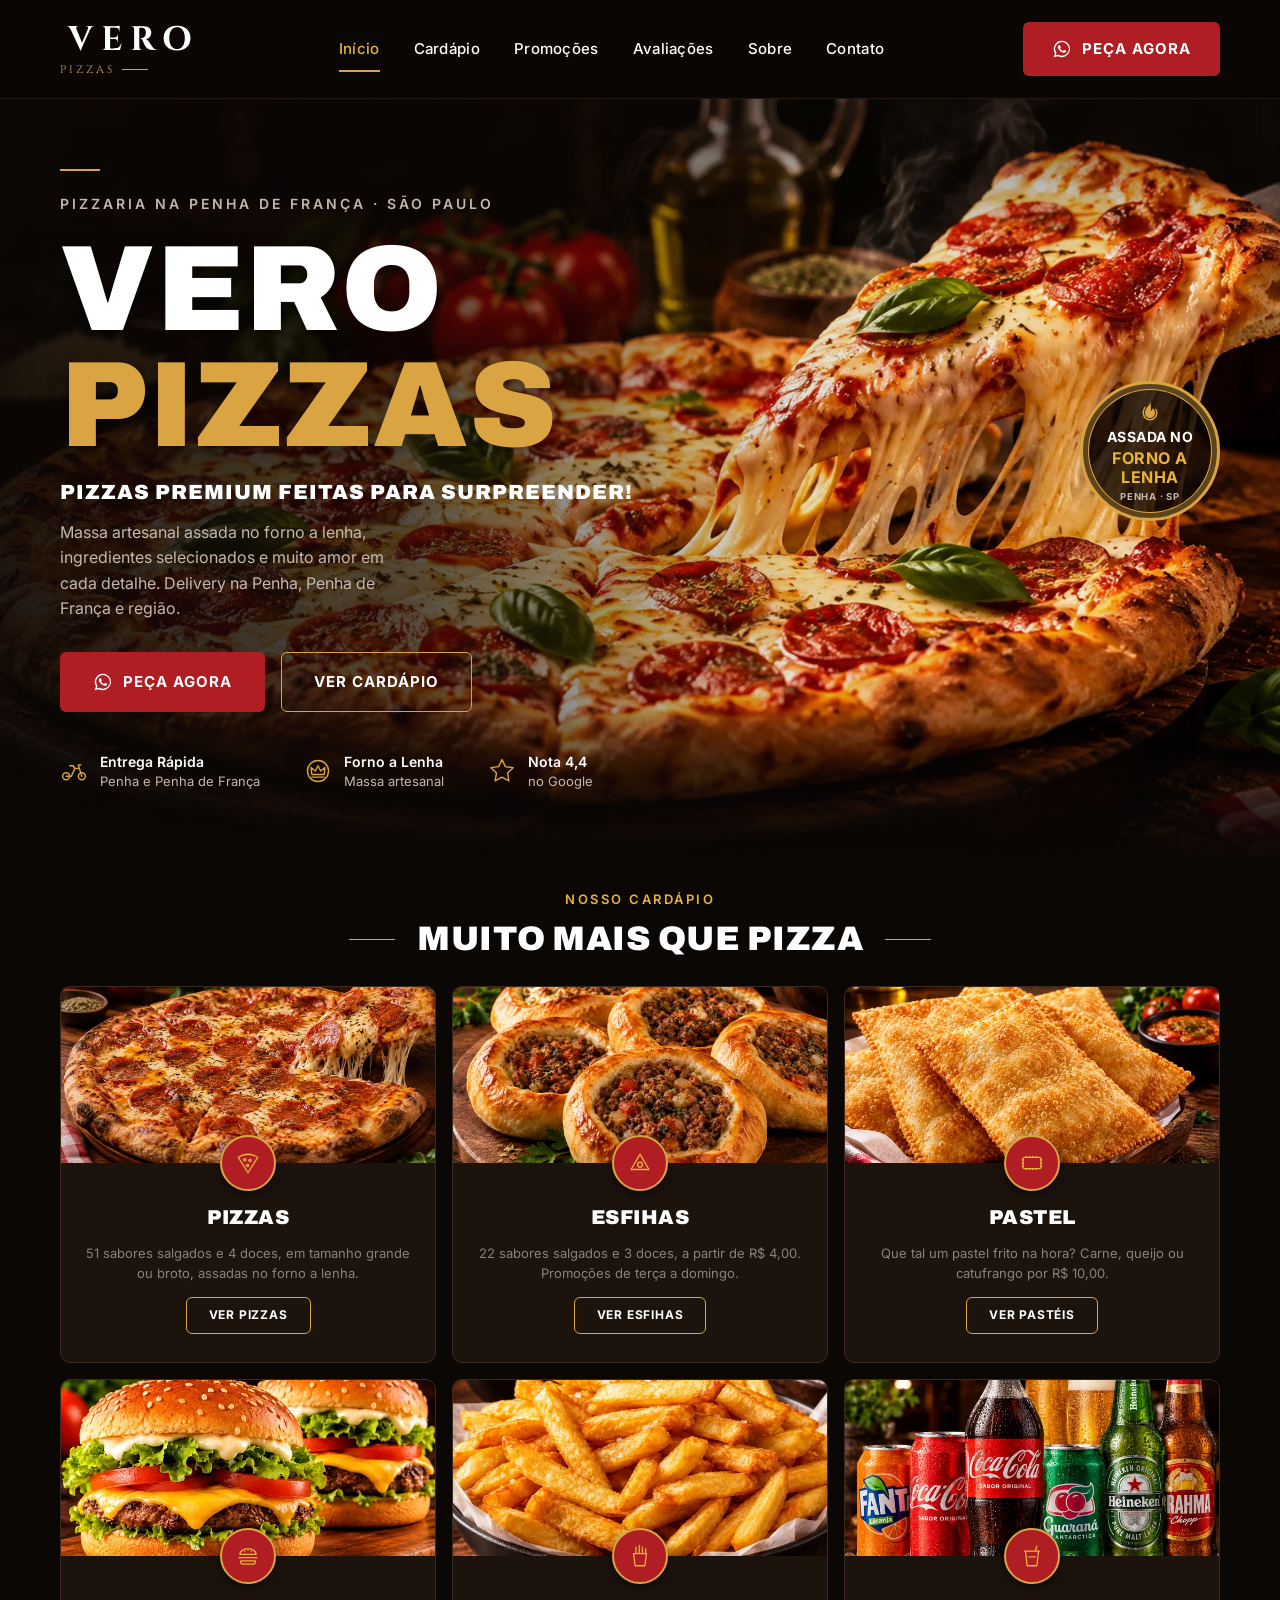
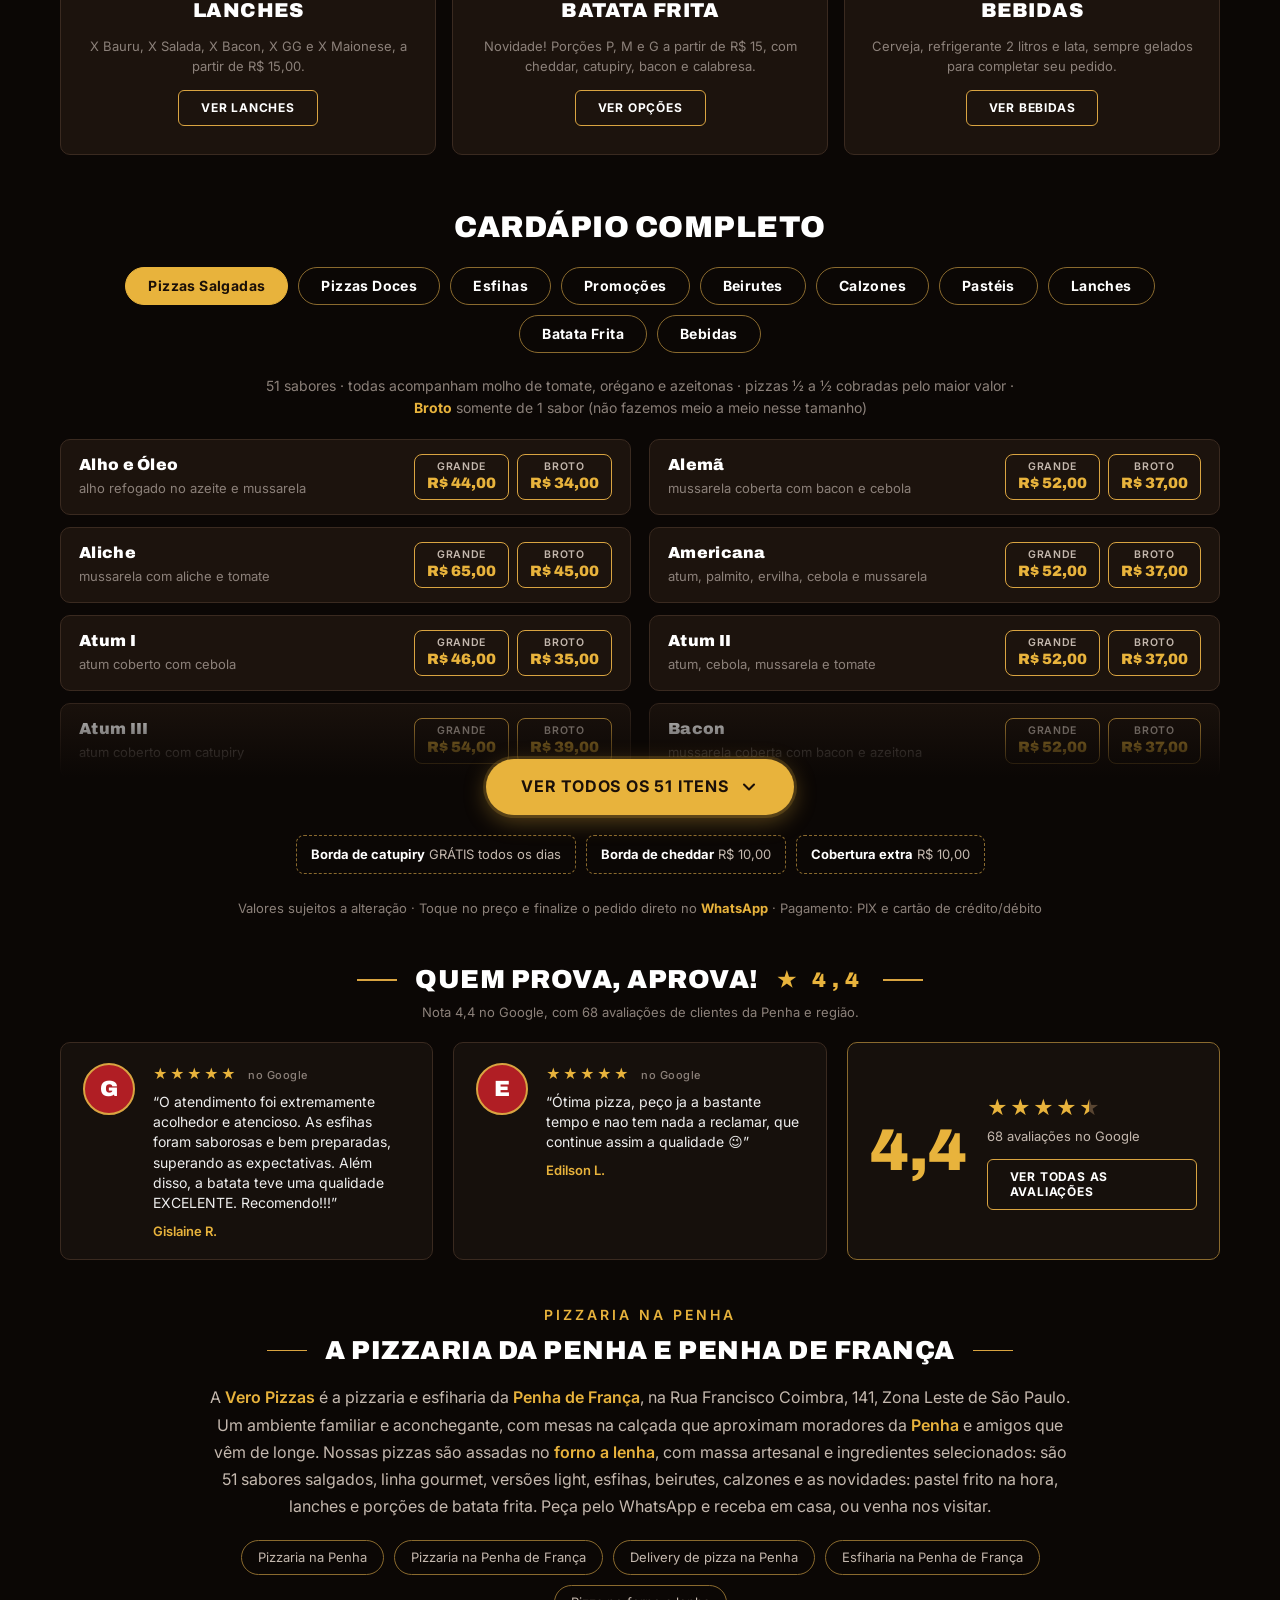
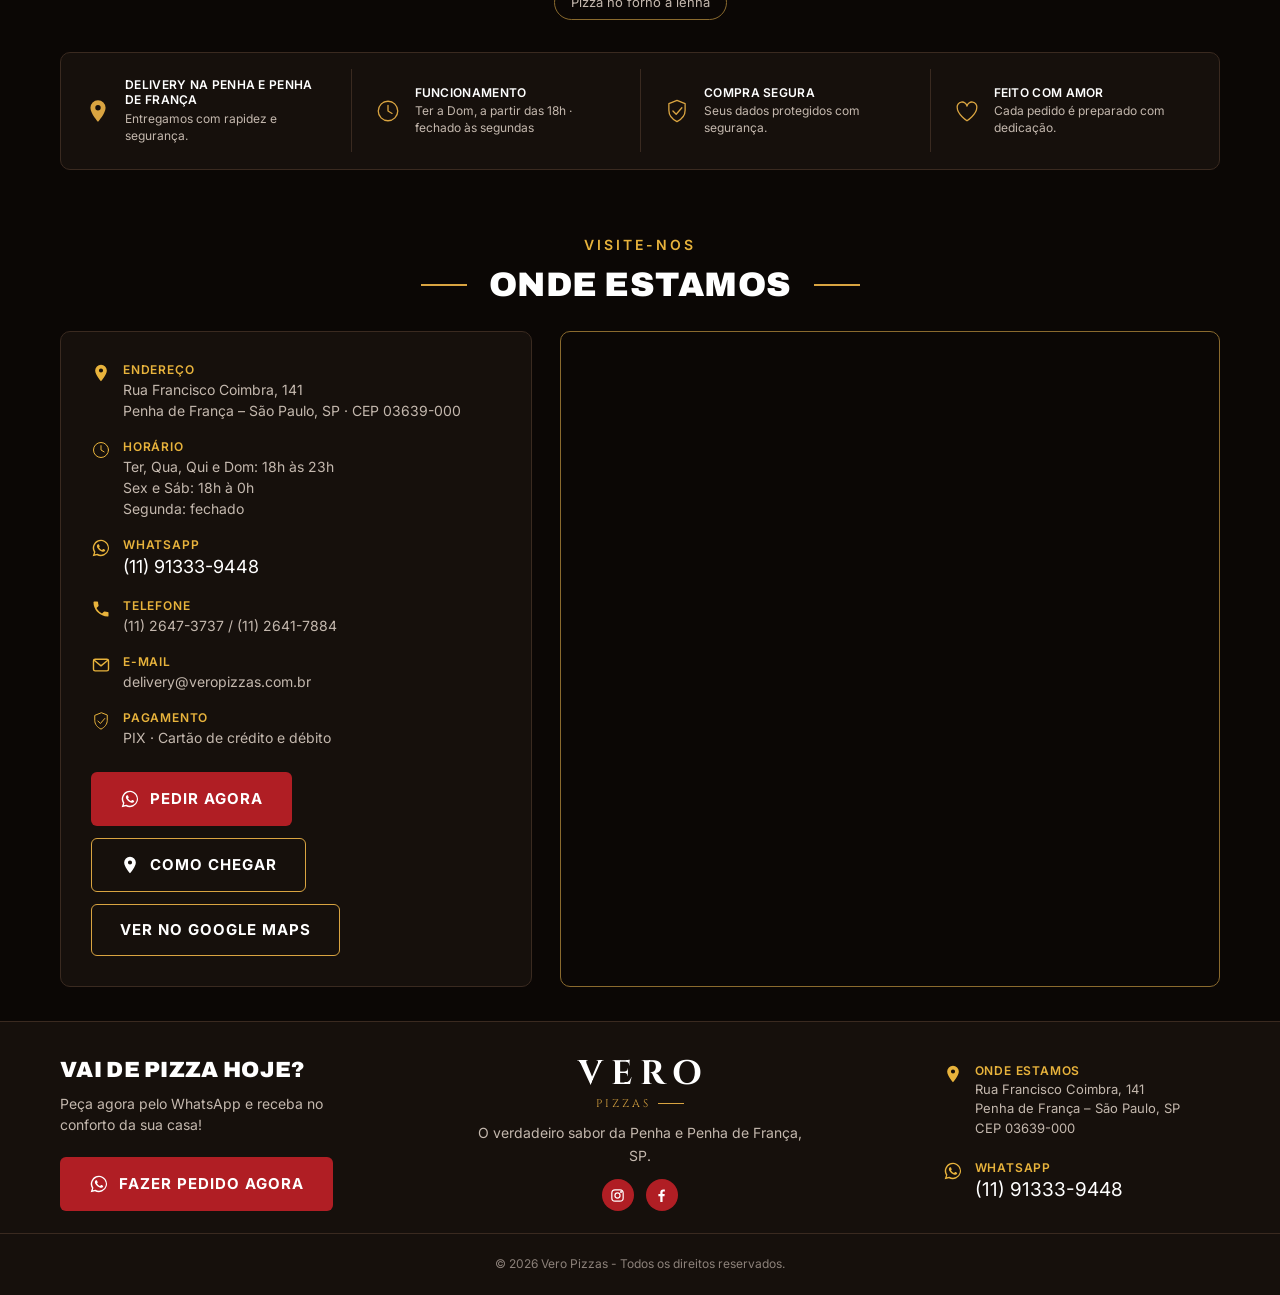
==== commit 08525e0c: "Cardápio: listas longas recolhidas com botão "Ver todos" As abas Pizzas (51 itens) e Esfihas (22) es" ====
--- a/index.html
+++ b/index.html
@@ -32,7 +32,7 @@
   <link rel="preconnect" href="https://fonts.googleapis.com">
   <link rel="preconnect" href="https://fonts.gstatic.com" crossorigin>
   <link href="https://fonts.googleapis.com/css2?family=Archivo:wght@900&family=Cinzel:wght@400;700&family=Inter:wght@400;500;600;700&display=swap" rel="stylesheet">
-  <link rel="stylesheet" href="css/style.css">
+  <link rel="stylesheet" href="css/style.css?v=20261118b">
   <script type="application/ld+json">
   {
     "@context": "https://schema.org",
@@ -335,6 +335,6 @@
 
 <a href="https://wa.me/5511913339448?text=Ol%C3%A1!%20Quero%20fazer%20um%20pedido." class="fab" aria-label="Pedir pelo WhatsApp" target="_blank" rel="noopener"><svg><use href="#i-wa"/></svg></a>
 
-<script src="js/main.js"></script>
+<script src="js/main.js?v=20261118b"></script>
 </body>
 </html>
--- a/css/style.css
+++ b/css/style.css
@@ -187,6 +187,13 @@
 .menu-sub{font:900 18px/1.3 var(--f-head);color:var(--gold-soft);margin:26px 0 14px;letter-spacing:.3px}
 .menu-sub small{font:500 13px var(--f-body);color:var(--dim)}
 .menu-list{display:grid;grid-template-columns:repeat(2,1fr);gap:12px 18px}
+/* listas longas (pizzas, esfihas) começam recolhidas; o JS adiciona a classe e o botão */
+.menu-list.is-collapsed>li:nth-child(n+9){display:none}
+.menu-more{position:relative;display:flex;justify-content:center;margin-top:22px}
+.menu-list.is-collapsed+.menu-more{margin-top:-90px;padding-top:70px;background:linear-gradient(to bottom,rgba(11,7,5,0),var(--bg) 70%)}
+.menu-more .btn{padding:17px 34px;font-size:16px;letter-spacing:.8px;text-transform:uppercase;border-radius:99px;box-shadow:0 6px 22px rgba(232,179,60,.35),0 0 0 3px rgba(232,179,60,.18)}
+.menu-more .btn svg{font-size:20px;transition:transform .25s}
+.menu-more .btn[aria-expanded="true"] svg{transform:rotate(180deg)}
 .mitem{display:flex;align-items:center;justify-content:space-between;gap:16px;background:var(--card);border:1px solid var(--border);border-radius:10px;padding:14px 18px;transition:border-color .2s}
 .mitem:hover{border-color:var(--border-gold)}
 .mitem__txt{min-width:0}
@@ -279,6 +286,7 @@
 }
 @media (max-width:1180px){
   .menu-list{grid-template-columns:1fr}
+  .menu-list.is-collapsed>li:nth-child(n+7){display:none}
   .promos{grid-template-columns:repeat(2,1fr)}
   .bcards{grid-template-columns:repeat(2,1fr)}
   .location__grid{grid-template-columns:1fr}
@@ -329,6 +337,7 @@
   .promos{grid-template-columns:1fr}
   .bcards{grid-template-columns:1fr}
   .mphoto{width:56px;height:56px}
+  .menu-more .btn{width:100%;padding:16px 20px;font-size:15px}
   .location__info{padding:22px}
   .location__btns .btn{width:100%}
   html,body{overflow-x:hidden}
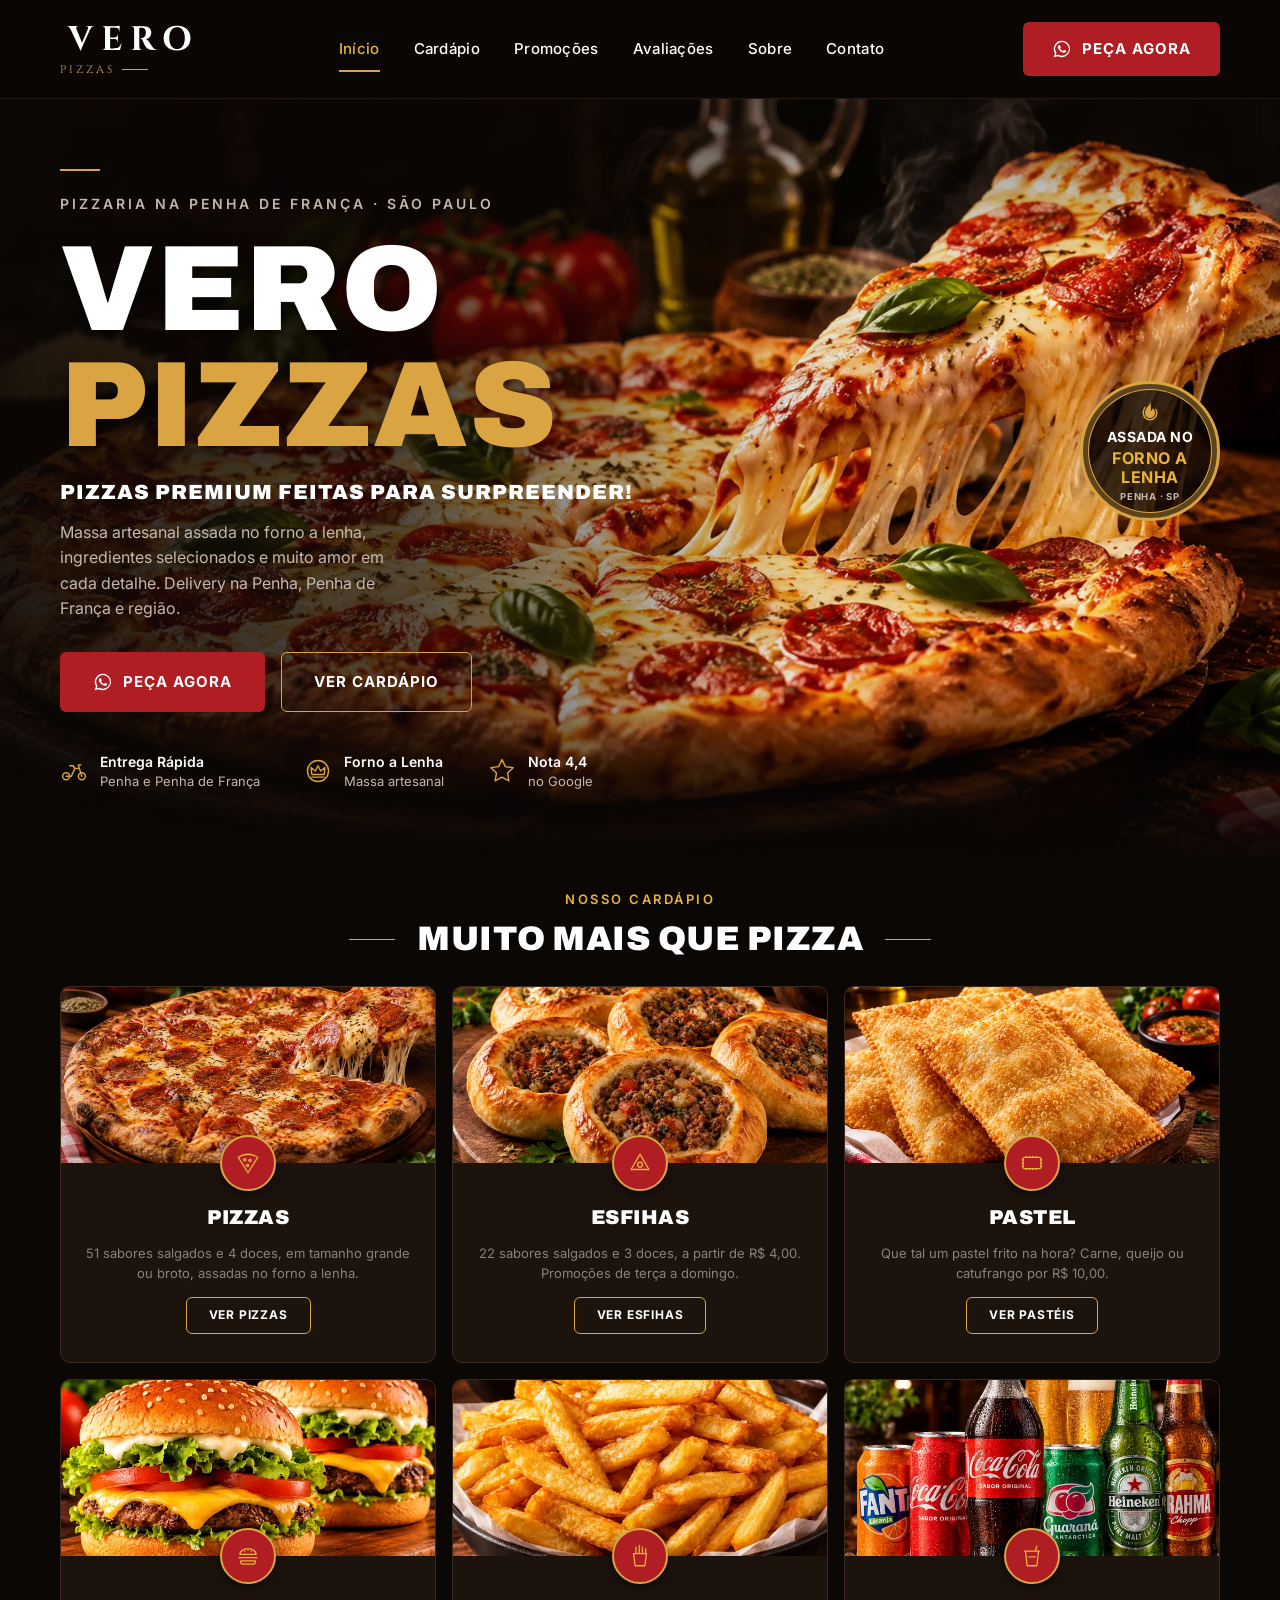
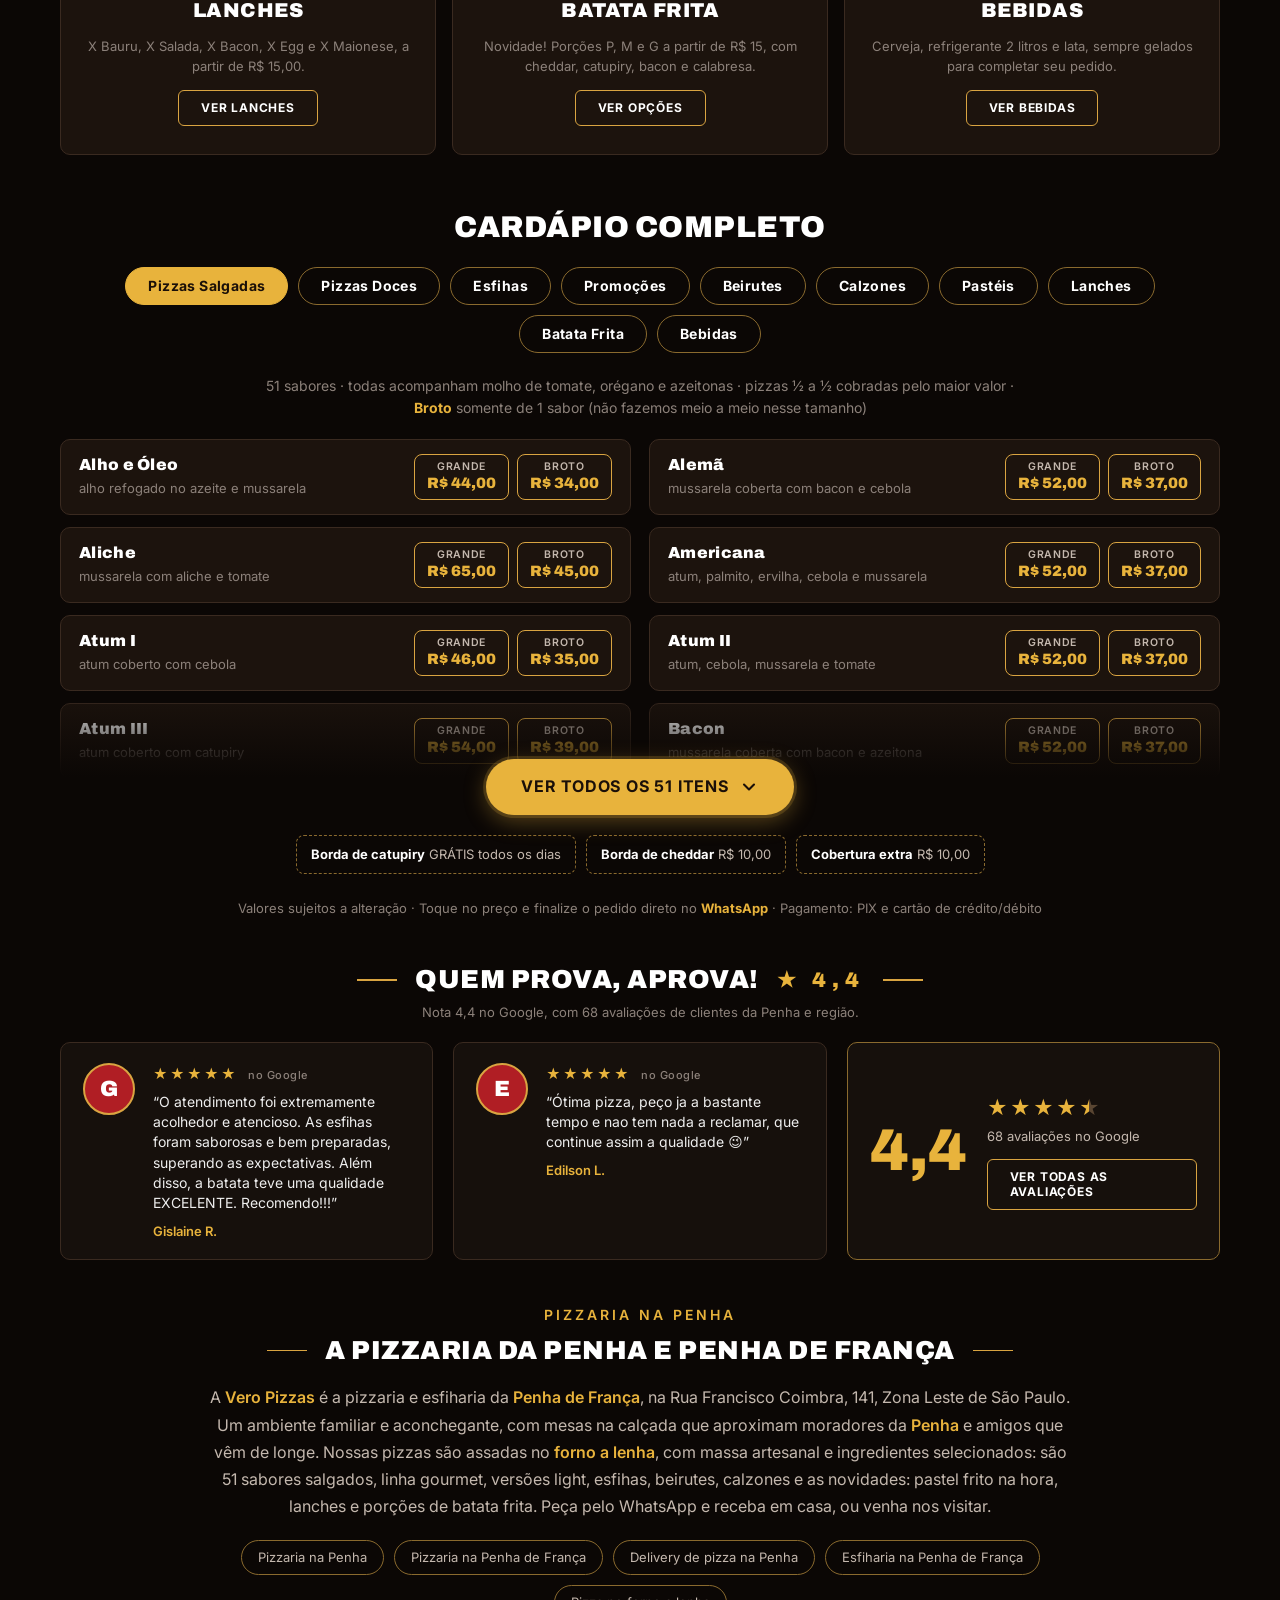
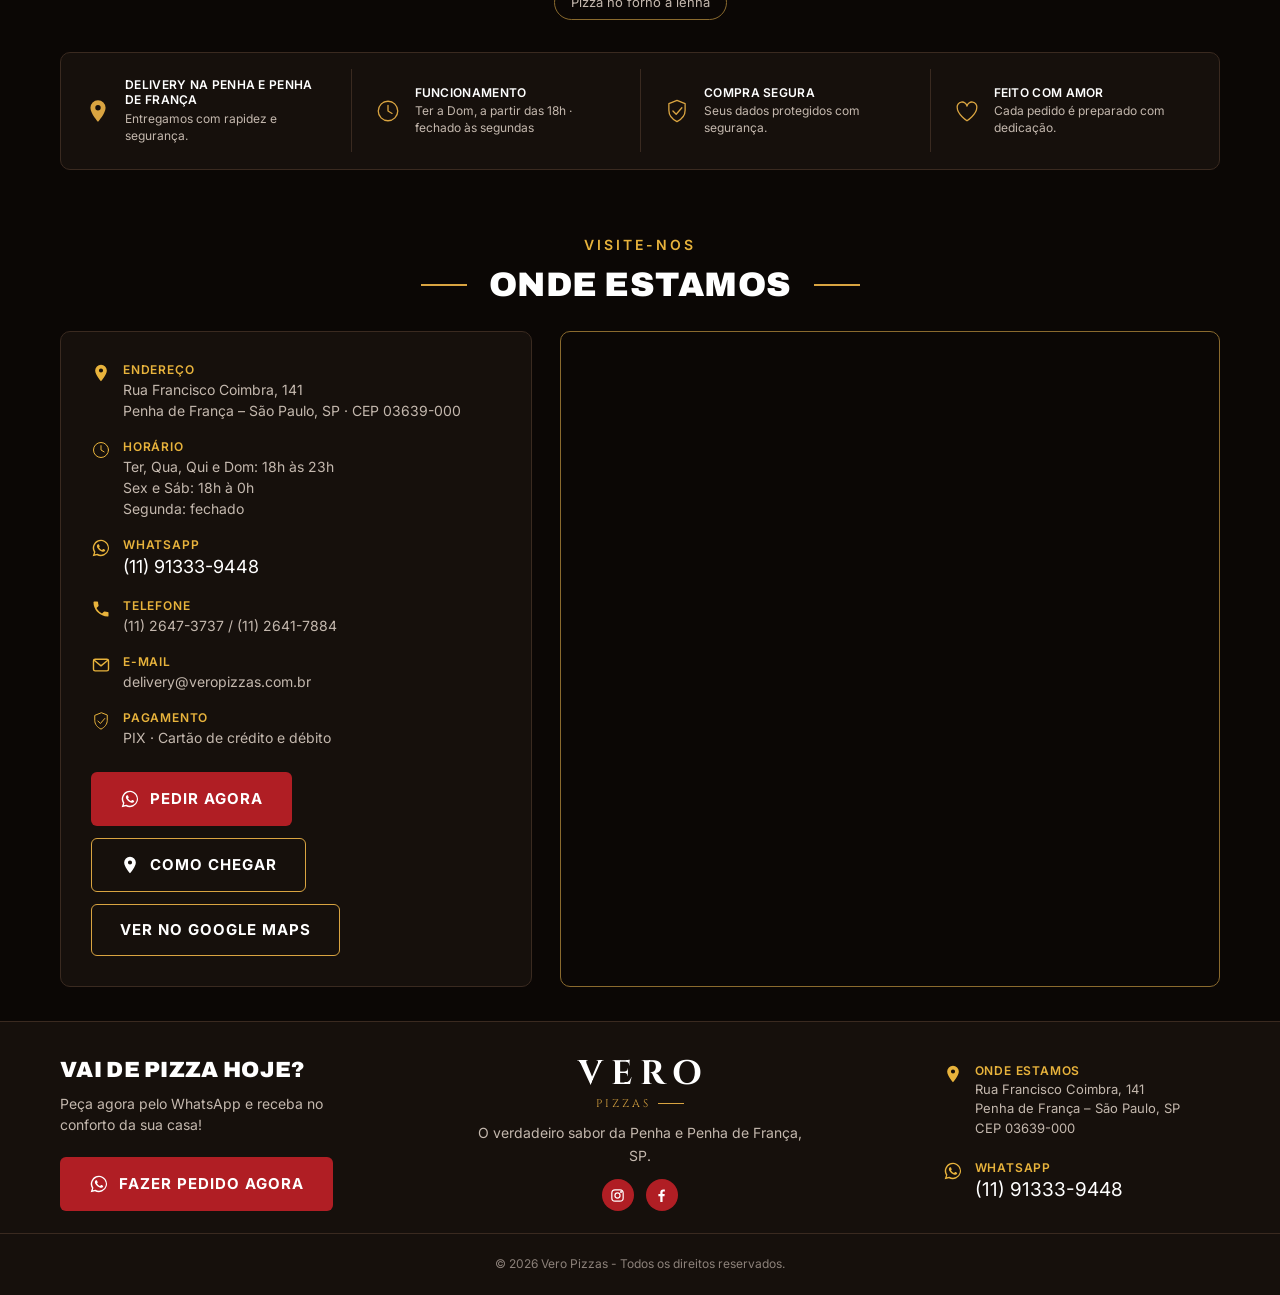
==== commit 3d1d2760: "Cardápio: descrições dos lanches e X GG passa a se chamar X Egg Co-Authored-By: Claude Opus 5.5 <nor" ====
--- a/index.html
+++ b/index.html
@@ -194,7 +194,7 @@
         <div class="card__icon"><svg><use href="#i-burger"/></svg></div>
         <div class="card__body">
           <h3>LANCHES</h3>
-          <p>X Bauru, X Salada, X Bacon, X GG e X Maionese, a partir de R$ 15,00.</p>
+          <p>X Bauru, X Salada, X Bacon, X Egg e X Maionese, a partir de R$ 15,00.</p>
           <a href="#cardapio-completo" class="btn btn--ghost" data-open-tab="lanches">VER LANCHES</a>
         </div>
       </article>
@@ -220,7 +220,7 @@
     <div class="fullmenu" id="cardapio-completo">
       <h3 class="fullmenu__title">Cardápio completo</h3>
       <div class="tabs" role="tablist" aria-label="Categorias do cardápio"><button class="tab" type="button" role="tab" id="t-pizzas" aria-controls="tab-pizzas" aria-selected="true" data-tab="pizzas">Pizzas Salgadas</button><button class="tab" type="button" role="tab" id="t-doces" aria-controls="tab-doces" aria-selected="false" data-tab="doces">Pizzas Doces</button><button class="tab" type="button" role="tab" id="t-esfihas" aria-controls="tab-esfihas" aria-selected="false" data-tab="esfihas">Esfihas</button><button class="tab" type="button" role="tab" id="t-promocoes-esfiha" aria-controls="tab-promocoes-esfiha" aria-selected="false" data-tab="promocoes-esfiha">Promoções</button><button class="tab" type="button" role="tab" id="t-beirutes" aria-controls="tab-beirutes" aria-selected="false" data-tab="beirutes">Beirutes</button><button class="tab" type="button" role="tab" id="t-calzones" aria-controls="tab-calzones" aria-selected="false" data-tab="calzones">Calzones</button><button class="tab" type="button" role="tab" id="t-pasteis" aria-controls="tab-pasteis" aria-selected="false" data-tab="pasteis">Pastéis</button><button class="tab" type="button" role="tab" id="t-lanches" aria-controls="tab-lanches" aria-selected="false" data-tab="lanches">Lanches</button><button class="tab" type="button" role="tab" id="t-batatas" aria-controls="tab-batatas" aria-selected="false" data-tab="batatas">Batata Frita</button><button class="tab" type="button" role="tab" id="t-bebidas" aria-controls="tab-bebidas" aria-selected="false" data-tab="bebidas">Bebidas</button></div>
-      <div class="mpanel" id="tab-pizzas" role="tabpanel" aria-labelledby="t-pizzas" data-panel="pizzas"><p class="menu-note">51 sabores · todas acompanham molho de tomate, orégano e azeitonas · pizzas ½ a ½ cobradas pelo maior valor · <b>Broto</b> somente de 1 sabor (não fazemos meio a meio nesse tamanho)</p><ul class="menu-list"><li class="mitem"><div class="mitem__txt"><h4>Alho e Óleo</h4><p>alho refogado no azeite e mussarela</p></div><div class="mitem__buy"><a class="buy" target="_blank" rel="noopener" href="https://wa.me/5511913339448?text=Ol%C3%A1%21%20Quero%20pedir%20uma%20pizza%20Alho%20e%20%C3%93leo%20%28Grande%29%20-%20R%24%2044%2C00."><span>Grande</span><b>R$ 44,00</b></a><a class="buy" target="_blank" rel="noopener" href="https://wa.me/5511913339448?text=Ol%C3%A1%21%20Quero%20pedir%20uma%20pizza%20Alho%20e%20%C3%93leo%20%28Broto%29%20-%20R%24%2034%2C00."><span>Broto</span><b>R$ 34,00</b></a></div></li><li class="mitem"><div class="mitem__txt"><h4>Alemã</h4><p>mussarela coberta com bacon e cebola</p></div><div class="mitem__buy"><a class="buy" target="_blank" rel="noopener" href="https://wa.me/5511913339448?text=Ol%C3%A1%21%20Quero%20pedir%20uma%20pizza%20Alem%C3%A3%20%28Grande%29%20-%20R%24%2052%2C00."><span>Grande</span><b>R$ 52,00</b></a><a class="buy" target="_blank" rel="noopener" href="https://wa.me/5511913339448?text=Ol%C3%A1%21%20Quero%20pedir%20uma%20pizza%20Alem%C3%A3%20%28Broto%29%20-%20R%24%2037%2C00."><span>Broto</span><b>R$ 37,00</b></a></div></li><li class="mitem"><div class="mitem__txt"><h4>Aliche</h4><p>mussarela com aliche e tomate</p></div><div class="mitem__buy"><a class="buy" target="_blank" rel="noopener" href="https://wa.me/5511913339448?text=Ol%C3%A1%21%20Quero%20pedir%20uma%20pizza%20Aliche%20%28Grande%29%20-%20R%24%2065%2C00."><span>Grande</span><b>R$ 65,00</b></a><a class="buy" target="_blank" rel="noopener" href="https://wa.me/5511913339448?text=Ol%C3%A1%21%20Quero%20pedir%20uma%20pizza%20Aliche%20%28Broto%29%20-%20R%24%2045%2C00."><span>Broto</span><b>R$ 45,00</b></a></div></li><li class="mitem"><div class="mitem__txt"><h4>Americana</h4><p>atum, palmito, ervilha, cebola e mussarela</p></div><div class="mitem__buy"><a class="buy" target="_blank" rel="noopener" href="https://wa.me/5511913339448?text=Ol%C3%A1%21%20Quero%20pedir%20uma%20pizza%20Americana%20%28Grande%29%20-%20R%24%2052%2C00."><span>Grande</span><b>R$ 52,00</b></a><a class="buy" target="_blank" rel="noopener" href="https://wa.me/5511913339448?text=Ol%C3%A1%21%20Quero%20pedir%20uma%20pizza%20Americana%20%28Broto%29%20-%20R%24%2037%2C00."><span>Broto</span><b>R$ 37,00</b></a></div></li><li class="mitem"><div class="mitem__txt"><h4>Atum I</h4><p>atum coberto com cebola</p></div><div class="mitem__buy"><a class="buy" target="_blank" rel="noopener" href="https://wa.me/5511913339448?text=Ol%C3%A1%21%20Quero%20pedir%20uma%20pizza%20Atum%20I%20%28Grande%29%20-%20R%24%2046%2C00."><span>Grande</span><b>R$ 46,00</b></a><a class="buy" target="_blank" rel="noopener" href="https://wa.me/5511913339448?text=Ol%C3%A1%21%20Quero%20pedir%20uma%20pizza%20Atum%20I%20%28Broto%29%20-%20R%24%2035%2C00."><span>Broto</span><b>R$ 35,00</b></a></div></li><li class="mitem"><div class="mitem__txt"><h4>Atum II</h4><p>atum, cebola, mussarela e tomate</p></div><div class="mitem__buy"><a class="buy" target="_blank" rel="noopener" href="https://wa.me/5511913339448?text=Ol%C3%A1%21%20Quero%20pedir%20uma%20pizza%20Atum%20II%20%28Grande%29%20-%20R%24%2052%2C00."><span>Grande</span><b>R$ 52,00</b></a><a class="buy" target="_blank" rel="noopener" href="https://wa.me/5511913339448?text=Ol%C3%A1%21%20Quero%20pedir%20uma%20pizza%20Atum%20II%20%28Broto%29%20-%20R%24%2037%2C00."><span>Broto</span><b>R$ 37,00</b></a></div></li><li class="mitem"><div class="mitem__txt"><h4>Atum III</h4><p>atum coberto com catupiry</p></div><div class="mitem__buy"><a class="buy" target="_blank" rel="noopener" href="https://wa.me/5511913339448?text=Ol%C3%A1%21%20Quero%20pedir%20uma%20pizza%20Atum%20III%20%28Grande%29%20-%20R%24%2054%2C00."><span>Grande</span><b>R$ 54,00</b></a><a class="buy" target="_blank" rel="noopener" href="https://wa.me/5511913339448?text=Ol%C3%A1%21%20Quero%20pedir%20uma%20pizza%20Atum%20III%20%28Broto%29%20-%20R%24%2039%2C00."><span>Broto</span><b>R$ 39,00</b></a></div></li><li class="mitem"><div class="mitem__txt"><h4>Bacon</h4><p>mussarela coberta com bacon e azeitona</p></div><div class="mitem__buy"><a class="buy" target="_blank" rel="noopener" href="https://wa.me/5511913339448?text=Ol%C3%A1%21%20Quero%20pedir%20uma%20pizza%20Bacon%20%28Grande%29%20-%20R%24%2052%2C00."><span>Grande</span><b>R$ 52,00</b></a><a class="buy" target="_blank" rel="noopener" href="https://wa.me/5511913339448?text=Ol%C3%A1%21%20Quero%20pedir%20uma%20pizza%20Bacon%20%28Broto%29%20-%20R%24%2037%2C00."><span>Broto</span><b>R$ 37,00</b></a></div></li><li class="mitem"><div class="mitem__txt"><h4>Baiana I</h4><p>calabresa moída, cebola, ovos, azeitona e pimenta</p></div><div class="mitem__buy"><a class="buy" target="_blank" rel="noopener" href="https://wa.me/5511913339448?text=Ol%C3%A1%21%20Quero%20pedir%20uma%20pizza%20Baiana%20I%20%28Grande%29%20-%20R%24%2046%2C00."><span>Grande</span><b>R$ 46,00</b></a><a class="buy" target="_blank" rel="noopener" href="https://wa.me/5511913339448?text=Ol%C3%A1%21%20Quero%20pedir%20uma%20pizza%20Baiana%20I%20%28Broto%29%20-%20R%24%2035%2C00."><span>Broto</span><b>R$ 35,00</b></a></div></li><li class="mitem"><div class="mitem__txt"><h4>Baiana II</h4><p>calabresa moída, cebola, mussarela, ovos e azeitona</p></div><div class="mitem__buy"><a class="buy" target="_blank" rel="noopener" href="https://wa.me/5511913339448?text=Ol%C3%A1%21%20Quero%20pedir%20uma%20pizza%20Baiana%20II%20%28Grande%29%20-%20R%24%2052%2C00."><span>Grande</span><b>R$ 52,00</b></a><a class="buy" target="_blank" rel="noopener" href="https://wa.me/5511913339448?text=Ol%C3%A1%21%20Quero%20pedir%20uma%20pizza%20Baiana%20II%20%28Broto%29%20-%20R%24%2037%2C00."><span>Broto</span><b>R$ 37,00</b></a></div></li><li class="mitem"><div class="mitem__txt"><h4>Brasileira</h4><p>atum, palmito, ovos, ervilha e cebola salpicada de mussarela</p></div><div class="mitem__buy"><a class="buy" target="_blank" rel="noopener" href="https://wa.me/5511913339448?text=Ol%C3%A1%21%20Quero%20pedir%20uma%20pizza%20Brasileira%20%28Grande%29%20-%20R%24%2052%2C00."><span>Grande</span><b>R$ 52,00</b></a><a class="buy" target="_blank" rel="noopener" href="https://wa.me/5511913339448?text=Ol%C3%A1%21%20Quero%20pedir%20uma%20pizza%20Brasileira%20%28Broto%29%20-%20R%24%2037%2C00."><span>Broto</span><b>R$ 37,00</b></a></div></li><li class="mitem"><div class="mitem__txt"><h4>Brócolis</h4><p>brócolis ao alho coberto com mussarela e bacon</p></div><div class="mitem__buy"><a class="buy" target="_blank" rel="noopener" href="https://wa.me/5511913339448?text=Ol%C3%A1%21%20Quero%20pedir%20uma%20pizza%20Br%C3%B3colis%20%28Grande%29%20-%20R%24%2053%2C00."><span>Grande</span><b>R$ 53,00</b></a><a class="buy" target="_blank" rel="noopener" href="https://wa.me/5511913339448?text=Ol%C3%A1%21%20Quero%20pedir%20uma%20pizza%20Br%C3%B3colis%20%28Broto%29%20-%20R%24%2039%2C00."><span>Broto</span><b>R$ 39,00</b></a></div></li><li class="mitem"><div class="mitem__txt"><h4>Bauru</h4><p>presunto, mussarela, tomate e orégano</p></div><div class="mitem__buy"><a class="buy" target="_blank" rel="noopener" href="https://wa.me/5511913339448?text=Ol%C3%A1%21%20Quero%20pedir%20uma%20pizza%20Bauru%20%28Grande%29%20-%20R%24%2048%2C00."><span>Grande</span><b>R$ 48,00</b></a><a class="buy" target="_blank" rel="noopener" href="https://wa.me/5511913339448?text=Ol%C3%A1%21%20Quero%20pedir%20uma%20pizza%20Bauru%20%28Broto%29%20-%20R%24%2035%2C00."><span>Broto</span><b>R$ 35,00</b></a></div></li><li class="mitem"><div class="mitem__txt"><h4>Caipira</h4><p>frango, catupiry e milho</p></div><div class="mitem__buy"><a class="buy" target="_blank" rel="noopener" href="https://wa.me/5511913339448?text=Ol%C3%A1%21%20Quero%20pedir%20uma%20pizza%20Caipira%20%28Grande%29%20-%20R%24%2053%2C00."><span>Grande</span><b>R$ 53,00</b></a><a class="buy" target="_blank" rel="noopener" href="https://wa.me/5511913339448?text=Ol%C3%A1%21%20Quero%20pedir%20uma%20pizza%20Caipira%20%28Broto%29%20-%20R%24%2039%2C00."><span>Broto</span><b>R$ 39,00</b></a></div></li><li class="mitem"><div class="mitem__txt"><h4>Calabresa</h4><p>calabresa fatiada e cebola</p></div><div class="mitem__buy"><a class="buy" target="_blank" rel="noopener" href="https://wa.me/5511913339448?text=Ol%C3%A1%21%20Quero%20pedir%20uma%20pizza%20Calabresa%20%28Grande%29%20-%20R%24%2045%2C00."><span>Grande</span><b>R$ 45,00</b></a><a class="buy" target="_blank" rel="noopener" href="https://wa.me/5511913339448?text=Ol%C3%A1%21%20Quero%20pedir%20uma%20pizza%20Calabresa%20%28Broto%29%20-%20R%24%2034%2C00."><span>Broto</span><b>R$ 34,00</b></a></div></li><li class="mitem"><div class="mitem__txt"><h4>Calábria</h4><p>mussarela, calabresa fatiada, cebola, alho frito e parmesão</p></div><div class="mitem__buy"><a class="buy" target="_blank" rel="noopener" href="https://wa.me/5511913339448?text=Ol%C3%A1%21%20Quero%20pedir%20uma%20pizza%20Cal%C3%A1bria%20%28Grande%29%20-%20R%24%2052%2C00."><span>Grande</span><b>R$ 52,00</b></a><a class="buy" target="_blank" rel="noopener" href="https://wa.me/5511913339448?text=Ol%C3%A1%21%20Quero%20pedir%20uma%20pizza%20Cal%C3%A1bria%20%28Broto%29%20-%20R%24%2037%2C00."><span>Broto</span><b>R$ 37,00</b></a></div></li><li class="mitem"><div class="mitem__txt"><h4>Calamu</h4><p>calabresa fatiada e mussarela</p></div><div class="mitem__buy"><a class="buy" target="_blank" rel="noopener" href="https://wa.me/5511913339448?text=Ol%C3%A1%21%20Quero%20pedir%20uma%20pizza%20Calamu%20%28Grande%29%20-%20R%24%2052%2C00."><span>Grande</span><b>R$ 52,00</b></a><a class="buy" target="_blank" rel="noopener" href="https://wa.me/5511913339448?text=Ol%C3%A1%21%20Quero%20pedir%20uma%20pizza%20Calamu%20%28Broto%29%20-%20R%24%2037%2C00."><span>Broto</span><b>R$ 37,00</b></a></div></li><li class="mitem"><div class="mitem__txt"><h4>Catubresa</h4><p>calabresa fatiada, cebola e catupiry</p></div><div class="mitem__buy"><a class="buy" target="_blank" rel="noopener" href="https://wa.me/5511913339448?text=Ol%C3%A1%21%20Quero%20pedir%20uma%20pizza%20Catubresa%20%28Grande%29%20-%20R%24%2052%2C00."><span>Grande</span><b>R$ 52,00</b></a><a class="buy" target="_blank" rel="noopener" href="https://wa.me/5511913339448?text=Ol%C3%A1%21%20Quero%20pedir%20uma%20pizza%20Catubresa%20%28Broto%29%20-%20R%24%2037%2C00."><span>Broto</span><b>R$ 37,00</b></a></div></li><li class="mitem"><div class="mitem__txt"><h4>Catufrango</h4><p>frango desfiado temperado e catupiry</p></div><div class="mitem__buy"><a class="buy" target="_blank" rel="noopener" href="https://wa.me/5511913339448?text=Ol%C3%A1%21%20Quero%20pedir%20uma%20pizza%20Catufrango%20%28Grande%29%20-%20R%24%2052%2C00."><span>Grande</span><b>R$ 52,00</b></a><a class="buy" target="_blank" rel="noopener" href="https://wa.me/5511913339448?text=Ol%C3%A1%21%20Quero%20pedir%20uma%20pizza%20Catufrango%20%28Broto%29%20-%20R%24%2037%2C00."><span>Broto</span><b>R$ 37,00</b></a></div></li><li class="mitem"><div class="mitem__txt"><h4>Catulombo</h4><p>lombo canadense com catupiry</p></div><div class="mitem__buy"><a class="buy" target="_blank" rel="noopener" href="https://wa.me/5511913339448?text=Ol%C3%A1%21%20Quero%20pedir%20uma%20pizza%20Catulombo%20%28Grande%29%20-%20R%24%2053%2C00."><span>Grande</span><b>R$ 53,00</b></a><a class="buy" target="_blank" rel="noopener" href="https://wa.me/5511913339448?text=Ol%C3%A1%21%20Quero%20pedir%20uma%20pizza%20Catulombo%20%28Broto%29%20-%20R%24%2039%2C00."><span>Broto</span><b>R$ 39,00</b></a></div></li><li class="mitem"><div class="mitem__txt"><h4>Catumilho</h4><p>milho coberto com catupiry</p></div><div class="mitem__buy"><a class="buy" target="_blank" rel="noopener" href="https://wa.me/5511913339448?text=Ol%C3%A1%21%20Quero%20pedir%20uma%20pizza%20Catumilho%20%28Grande%29%20-%20R%24%2052%2C00."><span>Grande</span><b>R$ 52,00</b></a><a class="buy" target="_blank" rel="noopener" href="https://wa.me/5511913339448?text=Ol%C3%A1%21%20Quero%20pedir%20uma%20pizza%20Catumilho%20%28Broto%29%20-%20R%24%2037%2C00."><span>Broto</span><b>R$ 37,00</b></a></div></li><li class="mitem"><div class="mitem__txt"><h4>Catupiry</h4><p>catupiry com rodelas de tomate</p></div><div class="mitem__buy"><a class="buy" target="_blank" rel="noopener" href="https://wa.me/5511913339448?text=Ol%C3%A1%21%20Quero%20pedir%20uma%20pizza%20Catupiry%20%28Grande%29%20-%20R%24%2052%2C00."><span>Grande</span><b>R$ 52,00</b></a><a class="buy" target="_blank" rel="noopener" href="https://wa.me/5511913339448?text=Ol%C3%A1%21%20Quero%20pedir%20uma%20pizza%20Catupiry%20%28Broto%29%20-%20R%24%2037%2C00."><span>Broto</span><b>R$ 37,00</b></a></div></li><li class="mitem"><div class="mitem__txt"><h4>Champignon</h4><p>champignon coberto com mussarela</p></div><div class="mitem__buy"><a class="buy" target="_blank" rel="noopener" href="https://wa.me/5511913339448?text=Ol%C3%A1%21%20Quero%20pedir%20uma%20pizza%20Champignon%20%28Grande%29%20-%20R%24%2053%2C00."><span>Grande</span><b>R$ 53,00</b></a><a class="buy" target="_blank" rel="noopener" href="https://wa.me/5511913339448?text=Ol%C3%A1%21%20Quero%20pedir%20uma%20pizza%20Champignon%20%28Broto%29%20-%20R%24%2039%2C00."><span>Broto</span><b>R$ 39,00</b></a></div></li><li class="mitem"><div class="mitem__txt"><h4>Chilena</h4><p>mussarela, presunto, palmito e ovos</p></div><div class="mitem__buy"><a class="buy" target="_blank" rel="noopener" href="https://wa.me/5511913339448?text=Ol%C3%A1%21%20Quero%20pedir%20uma%20pizza%20Chilena%20%28Grande%29%20-%20R%24%2052%2C00."><span>Grande</span><b>R$ 52,00</b></a><a class="buy" target="_blank" rel="noopener" href="https://wa.me/5511913339448?text=Ol%C3%A1%21%20Quero%20pedir%20uma%20pizza%20Chilena%20%28Broto%29%20-%20R%24%2037%2C00."><span>Broto</span><b>R$ 37,00</b></a></div></li><li class="mitem"><div class="mitem__txt"><h4>Dois Queijos</h4><p>mussarela e catupiry</p></div><div class="mitem__buy"><a class="buy" target="_blank" rel="noopener" href="https://wa.me/5511913339448?text=Ol%C3%A1%21%20Quero%20pedir%20uma%20pizza%20Dois%20Queijos%20%28Grande%29%20-%20R%24%2047%2C00."><span>Grande</span><b>R$ 47,00</b></a><a class="buy" target="_blank" rel="noopener" href="https://wa.me/5511913339448?text=Ol%C3%A1%21%20Quero%20pedir%20uma%20pizza%20Dois%20Queijos%20%28Broto%29%20-%20R%24%2035%2C00."><span>Broto</span><b>R$ 35,00</b></a></div></li><li class="mitem"><div class="mitem__txt"><h4>Escarola</h4><p>escarola refogada, bacon e mussarela</p></div><div class="mitem__buy"><a class="buy" target="_blank" rel="noopener" href="https://wa.me/5511913339448?text=Ol%C3%A1%21%20Quero%20pedir%20uma%20pizza%20Escarola%20%28Grande%29%20-%20R%24%2048%2C00."><span>Grande</span><b>R$ 48,00</b></a><a class="buy" target="_blank" rel="noopener" href="https://wa.me/5511913339448?text=Ol%C3%A1%21%20Quero%20pedir%20uma%20pizza%20Escarola%20%28Broto%29%20-%20R%24%2035%2C00."><span>Broto</span><b>R$ 35,00</b></a></div></li><li class="mitem"><div class="mitem__txt"><h4>Eduardo</h4><p>calabresa, bacon, tomate, mussarela e parmesão</p></div><div class="mitem__buy"><a class="buy" target="_blank" rel="noopener" href="https://wa.me/5511913339448?text=Ol%C3%A1%21%20Quero%20pedir%20uma%20pizza%20Eduardo%20%28Grande%29%20-%20R%24%2053%2C00."><span>Grande</span><b>R$ 53,00</b></a><a class="buy" target="_blank" rel="noopener" href="https://wa.me/5511913339448?text=Ol%C3%A1%21%20Quero%20pedir%20uma%20pizza%20Eduardo%20%28Broto%29%20-%20R%24%2039%2C00."><span>Broto</span><b>R$ 39,00</b></a></div></li><li class="mitem"><div class="mitem__txt"><h4>Francesa</h4><p>mussarela, presunto, ovos e catupiry</p></div><div class="mitem__buy"><a class="buy" target="_blank" rel="noopener" href="https://wa.me/5511913339448?text=Ol%C3%A1%21%20Quero%20pedir%20uma%20pizza%20Francesa%20%28Grande%29%20-%20R%24%2052%2C00."><span>Grande</span><b>R$ 52,00</b></a><a class="buy" target="_blank" rel="noopener" href="https://wa.me/5511913339448?text=Ol%C3%A1%21%20Quero%20pedir%20uma%20pizza%20Francesa%20%28Broto%29%20-%20R%24%2037%2C00."><span>Broto</span><b>R$ 37,00</b></a></div></li><li class="mitem"><div class="mitem__txt"><h4>Jardineira</h4><p>presunto, palmito, ervilha e mussarela</p></div><div class="mitem__buy"><a class="buy" target="_blank" rel="noopener" href="https://wa.me/5511913339448?text=Ol%C3%A1%21%20Quero%20pedir%20uma%20pizza%20Jardineira%20%28Grande%29%20-%20R%24%2052%2C00."><span>Grande</span><b>R$ 52,00</b></a><a class="buy" target="_blank" rel="noopener" href="https://wa.me/5511913339448?text=Ol%C3%A1%21%20Quero%20pedir%20uma%20pizza%20Jardineira%20%28Broto%29%20-%20R%24%2037%2C00."><span>Broto</span><b>R$ 37,00</b></a></div></li><li class="mitem"><div class="mitem__txt"><h4>Lombo</h4><p>lombo canadense e cebola</p></div><div class="mitem__buy"><a class="buy" target="_blank" rel="noopener" href="https://wa.me/5511913339448?text=Ol%C3%A1%21%20Quero%20pedir%20uma%20pizza%20Lombo%20%28Grande%29%20-%20R%24%2050%2C00."><span>Grande</span><b>R$ 50,00</b></a><a class="buy" target="_blank" rel="noopener" href="https://wa.me/5511913339448?text=Ol%C3%A1%21%20Quero%20pedir%20uma%20pizza%20Lombo%20%28Broto%29%20-%20R%24%2037%2C00."><span>Broto</span><b>R$ 37,00</b></a></div></li><li class="mitem"><div class="mitem__txt"><h4>Margherita</h4><p>mussarela, tomate, parmesão e manjericão</p></div><div class="mitem__buy"><a class="buy" target="_blank" rel="noopener" href="https://wa.me/5511913339448?text=Ol%C3%A1%21%20Quero%20pedir%20uma%20pizza%20Margherita%20%28Grande%29%20-%20R%24%2048%2C00."><span>Grande</span><b>R$ 48,00</b></a><a class="buy" target="_blank" rel="noopener" href="https://wa.me/5511913339448?text=Ol%C3%A1%21%20Quero%20pedir%20uma%20pizza%20Margherita%20%28Broto%29%20-%20R%24%2035%2C00."><span>Broto</span><b>R$ 35,00</b></a></div></li><li class="mitem"><div class="mitem__txt"><h4>Milho</h4><p>milho verde e mussarela</p></div><div class="mitem__buy"><a class="buy" target="_blank" rel="noopener" href="https://wa.me/5511913339448?text=Ol%C3%A1%21%20Quero%20pedir%20uma%20pizza%20Milho%20%28Grande%29%20-%20R%24%2052%2C00."><span>Grande</span><b>R$ 52,00</b></a><a class="buy" target="_blank" rel="noopener" href="https://wa.me/5511913339448?text=Ol%C3%A1%21%20Quero%20pedir%20uma%20pizza%20Milho%20%28Broto%29%20-%20R%24%2037%2C00."><span>Broto</span><b>R$ 37,00</b></a></div></li><li class="mitem"><div class="mitem__txt"><h4>Moda Vero</h4><p>mussarela, champignon, palmito e rodelas de tomate</p></div><div class="mitem__buy"><a class="buy" target="_blank" rel="noopener" href="https://wa.me/5511913339448?text=Ol%C3%A1%21%20Quero%20pedir%20uma%20pizza%20Moda%20Vero%20%28Grande%29%20-%20R%24%2053%2C00."><span>Grande</span><b>R$ 53,00</b></a><a class="buy" target="_blank" rel="noopener" href="https://wa.me/5511913339448?text=Ol%C3%A1%21%20Quero%20pedir%20uma%20pizza%20Moda%20Vero%20%28Broto%29%20-%20R%24%2039%2C00."><span>Broto</span><b>R$ 39,00</b></a></div></li><li class="mitem"><div class="mitem__txt"><h4>Mussarela</h4><p>mussarela com azeitona</p></div><div class="mitem__buy"><a class="buy" target="_blank" rel="noopener" href="https://wa.me/5511913339448?text=Ol%C3%A1%21%20Quero%20pedir%20uma%20pizza%20Mussarela%20%28Grande%29%20-%20R%24%2045%2C00."><span>Grande</span><b>R$ 45,00</b></a><a class="buy" target="_blank" rel="noopener" href="https://wa.me/5511913339448?text=Ol%C3%A1%21%20Quero%20pedir%20uma%20pizza%20Mussarela%20%28Broto%29%20-%20R%24%2034%2C00."><span>Broto</span><b>R$ 34,00</b></a></div></li><li class="mitem"><div class="mitem__txt"><h4>Namorados</h4><p>palmito, catupiry e mussarela</p></div><div class="mitem__buy"><a class="buy" target="_blank" rel="noopener" href="https://wa.me/5511913339448?text=Ol%C3%A1%21%20Quero%20pedir%20uma%20pizza%20Namorados%20%28Grande%29%20-%20R%24%2052%2C00."><span>Grande</span><b>R$ 52,00</b></a><a class="buy" target="_blank" rel="noopener" href="https://wa.me/5511913339448?text=Ol%C3%A1%21%20Quero%20pedir%20uma%20pizza%20Namorados%20%28Broto%29%20-%20R%24%2037%2C00."><span>Broto</span><b>R$ 37,00</b></a></div></li><li class="mitem"><div class="mitem__txt"><h4>Napolitana</h4><p>mussarela, rodelas de tomate e parmesão</p></div><div class="mitem__buy"><a class="buy" target="_blank" rel="noopener" href="https://wa.me/5511913339448?text=Ol%C3%A1%21%20Quero%20pedir%20uma%20pizza%20Napolitana%20%28Grande%29%20-%20R%24%2047%2C00."><span>Grande</span><b>R$ 47,00</b></a><a class="buy" target="_blank" rel="noopener" href="https://wa.me/5511913339448?text=Ol%C3%A1%21%20Quero%20pedir%20uma%20pizza%20Napolitana%20%28Broto%29%20-%20R%24%2035%2C00."><span>Broto</span><b>R$ 35,00</b></a></div></li><li class="mitem"><div class="mitem__txt"><h4>Palmito</h4><p>palmito coberto com mussarela</p></div><div class="mitem__buy"><a class="buy" target="_blank" rel="noopener" href="https://wa.me/5511913339448?text=Ol%C3%A1%21%20Quero%20pedir%20uma%20pizza%20Palmito%20%28Grande%29%20-%20R%24%2050%2C00."><span>Grande</span><b>R$ 50,00</b></a><a class="buy" target="_blank" rel="noopener" href="https://wa.me/5511913339448?text=Ol%C3%A1%21%20Quero%20pedir%20uma%20pizza%20Palmito%20%28Broto%29%20-%20R%24%2037%2C00."><span>Broto</span><b>R$ 37,00</b></a></div></li><li class="mitem"><div class="mitem__txt"><h4>Penha</h4><p>presunto, cebola, catupiry, palmito, mussarela e bacon</p></div><div class="mitem__buy"><a class="buy" target="_blank" rel="noopener" href="https://wa.me/5511913339448?text=Ol%C3%A1%21%20Quero%20pedir%20uma%20pizza%20Penha%20%28Grande%29%20-%20R%24%2053%2C00."><span>Grande</span><b>R$ 53,00</b></a><a class="buy" target="_blank" rel="noopener" href="https://wa.me/5511913339448?text=Ol%C3%A1%21%20Quero%20pedir%20uma%20pizza%20Penha%20%28Broto%29%20-%20R%24%2039%2C00."><span>Broto</span><b>R$ 39,00</b></a></div></li><li class="mitem"><div class="mitem__txt"><h4>Peruana I</h4><p>atum, cebola, ovos, mussarela e azeitonas</p></div><div class="mitem__buy"><a class="buy" target="_blank" rel="noopener" href="https://wa.me/5511913339448?text=Ol%C3%A1%21%20Quero%20pedir%20uma%20pizza%20Peruana%20I%20%28Grande%29%20-%20R%24%2052%2C00."><span>Grande</span><b>R$ 52,00</b></a><a class="buy" target="_blank" rel="noopener" href="https://wa.me/5511913339448?text=Ol%C3%A1%21%20Quero%20pedir%20uma%20pizza%20Peruana%20I%20%28Broto%29%20-%20R%24%2037%2C00."><span>Broto</span><b>R$ 37,00</b></a></div></li><li class="mitem"><div class="mitem__txt"><h4>Peperone</h4><p>peperone coberto com mussarela e rodelas de tomate</p></div><div class="mitem__buy"><a class="buy" target="_blank" rel="noopener" href="https://wa.me/5511913339448?text=Ol%C3%A1%21%20Quero%20pedir%20uma%20pizza%20Peperone%20%28Grande%29%20-%20R%24%2053%2C00."><span>Grande</span><b>R$ 53,00</b></a><a class="buy" target="_blank" rel="noopener" href="https://wa.me/5511913339448?text=Ol%C3%A1%21%20Quero%20pedir%20uma%20pizza%20Peperone%20%28Broto%29%20-%20R%24%2039%2C00."><span>Broto</span><b>R$ 39,00</b></a></div></li><li class="mitem"><div class="mitem__txt"><h4>Portuguesa</h4><p>presunto, cebola, ovos, ervilha e mussarela</p></div><div class="mitem__buy"><a class="buy" target="_blank" rel="noopener" href="https://wa.me/5511913339448?text=Ol%C3%A1%21%20Quero%20pedir%20uma%20pizza%20Portuguesa%20%28Grande%29%20-%20R%24%2054%2C00."><span>Grande</span><b>R$ 54,00</b></a><a class="buy" target="_blank" rel="noopener" href="https://wa.me/5511913339448?text=Ol%C3%A1%21%20Quero%20pedir%20uma%20pizza%20Portuguesa%20%28Broto%29%20-%20R%24%2039%2C00."><span>Broto</span><b>R$ 39,00</b></a></div></li><li class="mitem"><div class="mitem__txt"><h4>Prima Vera</h4><p>palmito, bacon, milho verde e mussarela</p></div><div class="mitem__buy"><a class="buy" target="_blank" rel="noopener" href="https://wa.me/5511913339448?text=Ol%C3%A1%21%20Quero%20pedir%20uma%20pizza%20Prima%20Vera%20%28Grande%29%20-%20R%24%2052%2C00."><span>Grande</span><b>R$ 52,00</b></a><a class="buy" target="_blank" rel="noopener" href="https://wa.me/5511913339448?text=Ol%C3%A1%21%20Quero%20pedir%20uma%20pizza%20Prima%20Vera%20%28Broto%29%20-%20R%24%2037%2C00."><span>Broto</span><b>R$ 37,00</b></a></div></li><li class="mitem"><div class="mitem__txt"><h4>Quatro Queijos</h4><p>mussarela, provolone, catupiry e parmesão</p></div><div class="mitem__buy"><a class="buy" target="_blank" rel="noopener" href="https://wa.me/5511913339448?text=Ol%C3%A1%21%20Quero%20pedir%20uma%20pizza%20Quatro%20Queijos%20%28Grande%29%20-%20R%24%2054%2C00."><span>Grande</span><b>R$ 54,00</b></a><a class="buy" target="_blank" rel="noopener" href="https://wa.me/5511913339448?text=Ol%C3%A1%21%20Quero%20pedir%20uma%20pizza%20Quatro%20Queijos%20%28Broto%29%20-%20R%24%2039%2C00."><span>Broto</span><b>R$ 39,00</b></a></div></li><li class="mitem"><div class="mitem__txt"><h4>Romana</h4><p>mussarela, aliche e rodelas de tomate</p></div><div class="mitem__buy"><a class="buy" target="_blank" rel="noopener" href="https://wa.me/5511913339448?text=Ol%C3%A1%21%20Quero%20pedir%20uma%20pizza%20Romana%20%28Grande%29%20-%20R%24%2049%2C00."><span>Grande</span><b>R$ 49,00</b></a><a class="buy" target="_blank" rel="noopener" href="https://wa.me/5511913339448?text=Ol%C3%A1%21%20Quero%20pedir%20uma%20pizza%20Romana%20%28Broto%29%20-%20R%24%2037%2C00."><span>Broto</span><b>R$ 37,00</b></a></div></li><li class="mitem"><div class="mitem__txt"><h4>Romanesca</h4><p>presunto, champignon, catupiry e parmesão</p></div><div class="mitem__buy"><a class="buy" target="_blank" rel="noopener" href="https://wa.me/5511913339448?text=Ol%C3%A1%21%20Quero%20pedir%20uma%20pizza%20Romanesca%20%28Grande%29%20-%20R%24%2052%2C00."><span>Grande</span><b>R$ 52,00</b></a><a class="buy" target="_blank" rel="noopener" href="https://wa.me/5511913339448?text=Ol%C3%A1%21%20Quero%20pedir%20uma%20pizza%20Romanesca%20%28Broto%29%20-%20R%24%2037%2C00."><span>Broto</span><b>R$ 37,00</b></a></div></li><li class="mitem"><div class="mitem__txt"><h4>Rúcula</h4><p>mussarela, rúcula e tomate seco</p></div><div class="mitem__buy"><a class="buy" target="_blank" rel="noopener" href="https://wa.me/5511913339448?text=Ol%C3%A1%21%20Quero%20pedir%20uma%20pizza%20R%C3%BAcula%20%28Grande%29%20-%20R%24%2053%2C00."><span>Grande</span><b>R$ 53,00</b></a><a class="buy" target="_blank" rel="noopener" href="https://wa.me/5511913339448?text=Ol%C3%A1%21%20Quero%20pedir%20uma%20pizza%20R%C3%BAcula%20%28Broto%29%20-%20R%24%2039%2C00."><span>Broto</span><b>R$ 39,00</b></a></div></li><li class="mitem"><div class="mitem__txt"><h4>Siciliana</h4><p>mussarela, bacon, champignon e parmesão</p></div><div class="mitem__buy"><a class="buy" target="_blank" rel="noopener" href="https://wa.me/5511913339448?text=Ol%C3%A1%21%20Quero%20pedir%20uma%20pizza%20Siciliana%20%28Grande%29%20-%20R%24%2052%2C00."><span>Grande</span><b>R$ 52,00</b></a><a class="buy" target="_blank" rel="noopener" href="https://wa.me/5511913339448?text=Ol%C3%A1%21%20Quero%20pedir%20uma%20pizza%20Siciliana%20%28Broto%29%20-%20R%24%2037%2C00."><span>Broto</span><b>R$ 37,00</b></a></div></li><li class="mitem"><div class="mitem__txt"><h4>Toscana</h4><p>mussarela e calabresa moída</p></div><div class="mitem__buy"><a class="buy" target="_blank" rel="noopener" href="https://wa.me/5511913339448?text=Ol%C3%A1%21%20Quero%20pedir%20uma%20pizza%20Toscana%20%28Grande%29%20-%20R%24%2052%2C00."><span>Grande</span><b>R$ 52,00</b></a><a class="buy" target="_blank" rel="noopener" href="https://wa.me/5511913339448?text=Ol%C3%A1%21%20Quero%20pedir%20uma%20pizza%20Toscana%20%28Broto%29%20-%20R%24%2037%2C00."><span>Broto</span><b>R$ 37,00</b></a></div></li><li class="mitem"><div class="mitem__txt"><h4>Três Queijos</h4><p>mussarela, parmesão e catupiry</p></div><div class="mitem__buy"><a class="buy" target="_blank" rel="noopener" href="https://wa.me/5511913339448?text=Ol%C3%A1%21%20Quero%20pedir%20uma%20pizza%20Tr%C3%AAs%20Queijos%20%28Grande%29%20-%20R%24%2048%2C00."><span>Grande</span><b>R$ 48,00</b></a><a class="buy" target="_blank" rel="noopener" href="https://wa.me/5511913339448?text=Ol%C3%A1%21%20Quero%20pedir%20uma%20pizza%20Tr%C3%AAs%20Queijos%20%28Broto%29%20-%20R%24%2035%2C00."><span>Broto</span><b>R$ 35,00</b></a></div></li><li class="mitem"><div class="mitem__txt"><h4>Tropical</h4><p>calabresa moída e palmito</p></div><div class="mitem__buy"><a class="buy" target="_blank" rel="noopener" href="https://wa.me/5511913339448?text=Ol%C3%A1%21%20Quero%20pedir%20uma%20pizza%20Tropical%20%28Grande%29%20-%20R%24%2053%2C00."><span>Grande</span><b>R$ 53,00</b></a><a class="buy" target="_blank" rel="noopener" href="https://wa.me/5511913339448?text=Ol%C3%A1%21%20Quero%20pedir%20uma%20pizza%20Tropical%20%28Broto%29%20-%20R%24%2039%2C00."><span>Broto</span><b>R$ 39,00</b></a></div></li><li class="mitem"><div class="mitem__txt"><h4>Vegetariana</h4><p>brócolis, champignon, milho verde, seleta de legumes, palmito, mussarela e tomate</p></div><div class="mitem__buy"><a class="buy" target="_blank" rel="noopener" href="https://wa.me/5511913339448?text=Ol%C3%A1%21%20Quero%20pedir%20uma%20pizza%20Vegetariana%20%28Grande%29%20-%20R%24%2055%2C00."><span>Grande</span><b>R$ 55,00</b></a><a class="buy" target="_blank" rel="noopener" href="https://wa.me/5511913339448?text=Ol%C3%A1%21%20Quero%20pedir%20uma%20pizza%20Vegetariana%20%28Broto%29%20-%20R%24%2039%2C00."><span>Broto</span><b>R$ 39,00</b></a></div></li></ul><ul class="extras"><li><b>Borda de catupiry</b> GRÁTIS todos os dias</li><li><b>Borda de cheddar</b> R$ 10,00</li><li><b>Cobertura extra</b> R$ 10,00</li></ul></div><div class="mpanel" id="tab-doces" role="tabpanel" aria-labelledby="t-doces" data-panel="doces"><ul class="menu-list"><li class="mitem"><div class="mitem__txt"><h4>Banana</h4><p>banana, leite condensado e canela</p></div><div class="mitem__buy"><a class="buy" target="_blank" rel="noopener" href="https://wa.me/5511913339448?text=Ol%C3%A1%21%20Quero%20pedir%20uma%20pizza%20doce%20Banana%20-%20R%24%2051%2C00."><span>Grande</span><b>R$ 51,00</b></a></div></li><li class="mitem"><div class="mitem__txt"><h4>Brigadeiro</h4><p>chocolate coberto com granulado</p></div><div class="mitem__buy"><a class="buy" target="_blank" rel="noopener" href="https://wa.me/5511913339448?text=Ol%C3%A1%21%20Quero%20pedir%20uma%20pizza%20doce%20Brigadeiro%20-%20R%24%2051%2C00."><span>Grande</span><b>R$ 51,00</b></a></div></li><li class="mitem"><div class="mitem__txt"><h4>Prestígio</h4><p>chocolate, leite condensado e coco ralado</p></div><div class="mitem__buy"><a class="buy" target="_blank" rel="noopener" href="https://wa.me/5511913339448?text=Ol%C3%A1%21%20Quero%20pedir%20uma%20pizza%20doce%20Prest%C3%ADgio%20-%20R%24%2051%2C00."><span>Grande</span><b>R$ 51,00</b></a></div></li><li class="mitem"><div class="mitem__txt"><h4>Romeu e Julieta</h4><p>mussarela e goiabada</p></div><div class="mitem__buy"><a class="buy" target="_blank" rel="noopener" href="https://wa.me/5511913339448?text=Ol%C3%A1%21%20Quero%20pedir%20uma%20pizza%20doce%20Romeu%20e%20Julieta%20-%20R%24%2051%2C00."><span>Grande</span><b>R$ 51,00</b></a></div></li></ul></div><div class="mpanel" id="tab-esfihas" role="tabpanel" aria-labelledby="t-esfihas" data-panel="esfihas"><p class="menu-note">22 sabores salgados e 3 doces · informe a quantidade de cada sabor no WhatsApp</p><h4 class="menu-sub">Esfihas salgadas</h4><ul class="menu-list"><li class="mitem"><div class="mitem__txt"><h4>Carne</h4></div><div class="mitem__buy"><a class="buy" target="_blank" rel="noopener" href="https://wa.me/5511913339448?text=Ol%C3%A1%21%20Quero%20pedir%20esfiha%20de%20Carne%20-%20R%24%204%2C50%20cada."><span>Pedir</span><b>R$ 4,50</b></a></div></li><li class="mitem"><div class="mitem__txt"><h4>Queijo</h4></div><div class="mitem__buy"><a class="buy" target="_blank" rel="noopener" href="https://wa.me/5511913339448?text=Ol%C3%A1%21%20Quero%20pedir%20esfiha%20de%20Queijo%20-%20R%24%204%2C50%20cada."><span>Pedir</span><b>R$ 4,50</b></a></div></li><li class="mitem"><div class="mitem__txt"><h4>Calabresa Moída</h4></div><div class="mitem__buy"><a class="buy" target="_blank" rel="noopener" href="https://wa.me/5511913339448?text=Ol%C3%A1%21%20Quero%20pedir%20esfiha%20de%20Calabresa%20Mo%C3%ADda%20-%20R%24%204%2C00%20cada."><span>Pedir</span><b>R$ 4,00</b></a></div></li><li class="mitem"><div class="mitem__txt"><h4>Calabresa Fatiada</h4></div><div class="mitem__buy"><a class="buy" target="_blank" rel="noopener" href="https://wa.me/5511913339448?text=Ol%C3%A1%21%20Quero%20pedir%20esfiha%20de%20Calabresa%20Fatiada%20-%20R%24%206%2C00%20cada."><span>Pedir</span><b>R$ 6,00</b></a></div></li><li class="mitem"><div class="mitem__txt"><h4>Catupiry</h4></div><div class="mitem__buy"><a class="buy" target="_blank" rel="noopener" href="https://wa.me/5511913339448?text=Ol%C3%A1%21%20Quero%20pedir%20esfiha%20de%20Catupiry%20-%20R%24%204%2C50%20cada."><span>Pedir</span><b>R$ 4,50</b></a></div></li><li class="mitem"><div class="mitem__txt"><h4>Aliche</h4></div><div class="mitem__buy"><a class="buy" target="_blank" rel="noopener" href="https://wa.me/5511913339448?text=Ol%C3%A1%21%20Quero%20pedir%20esfiha%20de%20Aliche%20-%20R%24%208%2C00%20cada."><span>Pedir</span><b>R$ 8,00</b></a></div></li><li class="mitem"><div class="mitem__txt"><h4>Atum</h4></div><div class="mitem__buy"><a class="buy" target="_blank" rel="noopener" href="https://wa.me/5511913339448?text=Ol%C3%A1%21%20Quero%20pedir%20esfiha%20de%20Atum%20-%20R%24%206%2C00%20cada."><span>Pedir</span><b>R$ 6,00</b></a></div></li><li class="mitem"><div class="mitem__txt"><h4>Catumilho</h4></div><div class="mitem__buy"><a class="buy" target="_blank" rel="noopener" href="https://wa.me/5511913339448?text=Ol%C3%A1%21%20Quero%20pedir%20esfiha%20de%20Catumilho%20-%20R%24%206%2C00%20cada."><span>Pedir</span><b>R$ 6,00</b></a></div></li><li class="mitem"><div class="mitem__txt"><h4>Escarola</h4></div><div class="mitem__buy"><a class="buy" target="_blank" rel="noopener" href="https://wa.me/5511913339448?text=Ol%C3%A1%21%20Quero%20pedir%20esfiha%20de%20Escarola%20-%20R%24%206%2C00%20cada."><span>Pedir</span><b>R$ 6,00</b></a></div></li><li class="mitem"><div class="mitem__txt"><h4>Caipira</h4></div><div class="mitem__buy"><a class="buy" target="_blank" rel="noopener" href="https://wa.me/5511913339448?text=Ol%C3%A1%21%20Quero%20pedir%20esfiha%20de%20Caipira%20-%20R%24%207%2C00%20cada."><span>Pedir</span><b>R$ 7,00</b></a></div></li><li class="mitem"><div class="mitem__txt"><h4>Frango com Catupiry</h4></div><div class="mitem__buy"><a class="buy" target="_blank" rel="noopener" href="https://wa.me/5511913339448?text=Ol%C3%A1%21%20Quero%20pedir%20esfiha%20de%20Frango%20com%20Catupiry%20-%20R%24%206%2C00%20cada."><span>Pedir</span><b>R$ 6,00</b></a></div></li><li class="mitem"><div class="mitem__txt"><h4>Bacon</h4></div><div class="mitem__buy"><a class="buy" target="_blank" rel="noopener" href="https://wa.me/5511913339448?text=Ol%C3%A1%21%20Quero%20pedir%20esfiha%20de%20Bacon%20-%20R%24%206%2C00%20cada."><span>Pedir</span><b>R$ 6,00</b></a></div></li><li class="mitem"><div class="mitem__txt"><h4>Palmito</h4></div><div class="mitem__buy"><a class="buy" target="_blank" rel="noopener" href="https://wa.me/5511913339448?text=Ol%C3%A1%21%20Quero%20pedir%20esfiha%20de%20Palmito%20-%20R%24%206%2C00%20cada."><span>Pedir</span><b>R$ 6,00</b></a></div></li><li class="mitem"><div class="mitem__txt"><h4>Brócolis</h4></div><div class="mitem__buy"><a class="buy" target="_blank" rel="noopener" href="https://wa.me/5511913339448?text=Ol%C3%A1%21%20Quero%20pedir%20esfiha%20de%20Br%C3%B3colis%20-%20R%24%206%2C00%20cada."><span>Pedir</span><b>R$ 6,00</b></a></div></li><li class="mitem"><div class="mitem__txt"><h4>Espinafre c/ Mussarela</h4></div><div class="mitem__buy"><a class="buy" target="_blank" rel="noopener" href="https://wa.me/5511913339448?text=Ol%C3%A1%21%20Quero%20pedir%20esfiha%20de%20Espinafre%20c%2F%20Mussarela%20-%20R%24%206%2C00%20cada."><span>Pedir</span><b>R$ 6,00</b></a></div></li><li class="mitem"><div class="mitem__txt"><h4>Calabresa c/ Catupiry</h4></div><div class="mitem__buy"><a class="buy" target="_blank" rel="noopener" href="https://wa.me/5511913339448?text=Ol%C3%A1%21%20Quero%20pedir%20esfiha%20de%20Calabresa%20c%2F%20Catupiry%20-%20R%24%206%2C00%20cada."><span>Pedir</span><b>R$ 6,00</b></a></div></li><li class="mitem"><div class="mitem__txt"><h4>Especial</h4></div><div class="mitem__buy"><a class="buy" target="_blank" rel="noopener" href="https://wa.me/5511913339448?text=Ol%C3%A1%21%20Quero%20pedir%20esfiha%20de%20Especial%20-%20R%24%206%2C00%20cada."><span>Pedir</span><b>R$ 6,00</b></a></div></li><li class="mitem"><div class="mitem__txt"><h4>Carioca</h4></div><div class="mitem__buy"><a class="buy" target="_blank" rel="noopener" href="https://wa.me/5511913339448?text=Ol%C3%A1%21%20Quero%20pedir%20esfiha%20de%20Carioca%20-%20R%24%206%2C00%20cada."><span>Pedir</span><b>R$ 6,00</b></a></div></li><li class="mitem"><div class="mitem__txt"><h4>Quatro Queijos</h4></div><div class="mitem__buy"><a class="buy" target="_blank" rel="noopener" href="https://wa.me/5511913339448?text=Ol%C3%A1%21%20Quero%20pedir%20esfiha%20de%20Quatro%20Queijos%20-%20R%24%207%2C00%20cada."><span>Pedir</span><b>R$ 7,00</b></a></div></li><li class="mitem"><div class="mitem__txt"><h4>Portuguesa</h4></div><div class="mitem__buy"><a class="buy" target="_blank" rel="noopener" href="https://wa.me/5511913339448?text=Ol%C3%A1%21%20Quero%20pedir%20esfiha%20de%20Portuguesa%20-%20R%24%207%2C00%20cada."><span>Pedir</span><b>R$ 7,00</b></a></div></li><li class="mitem"><div class="mitem__txt"><h4>Napolitana</h4></div><div class="mitem__buy"><a class="buy" target="_blank" rel="noopener" href="https://wa.me/5511913339448?text=Ol%C3%A1%21%20Quero%20pedir%20esfiha%20de%20Napolitana%20-%20R%24%206%2C00%20cada."><span>Pedir</span><b>R$ 6,00</b></a></div></li><li class="mitem"><div class="mitem__txt"><h4>Margherita</h4></div><div class="mitem__buy"><a class="buy" target="_blank" rel="noopener" href="https://wa.me/5511913339448?text=Ol%C3%A1%21%20Quero%20pedir%20esfiha%20de%20Margherita%20-%20R%24%206%2C00%20cada."><span>Pedir</span><b>R$ 6,00</b></a></div></li></ul><h4 class="menu-sub">Esfihas doces <small>(só fechadas)</small></h4><ul class="menu-list"><li class="mitem"><div class="mitem__txt"><h4>Brigadeiro</h4></div><div class="mitem__buy"><a class="buy" target="_blank" rel="noopener" href="https://wa.me/5511913339448?text=Ol%C3%A1%21%20Quero%20pedir%20esfiha%20doce%20de%20Brigadeiro%20-%20R%24%206%2C50%20cada."><span>Pedir</span><b>R$ 6,50</b></a></div></li><li class="mitem"><div class="mitem__txt"><h4>Banana</h4></div><div class="mitem__buy"><a class="buy" target="_blank" rel="noopener" href="https://wa.me/5511913339448?text=Ol%C3%A1%21%20Quero%20pedir%20esfiha%20doce%20de%20Banana%20-%20R%24%206%2C50%20cada."><span>Pedir</span><b>R$ 6,50</b></a></div></li><li class="mitem"><div class="mitem__txt"><h4>Romeu e Julieta</h4></div><div class="mitem__buy"><a class="buy" target="_blank" rel="noopener" href="https://wa.me/5511913339448?text=Ol%C3%A1%21%20Quero%20pedir%20esfiha%20doce%20de%20Romeu%20e%20Julieta%20-%20R%24%206%2C50%20cada."><span>Pedir</span><b>R$ 6,50</b></a></div></li></ul></div><div class="mpanel" id="tab-promocoes-esfiha" role="tabpanel" aria-labelledby="t-promocoes-esfiha" data-panel="promocoes-esfiha"><p class="menu-note">Promoções de esfihas válidas de terça a domingo</p><ul class="promos"><li class="promo"><div class="pphoto has-photo" style="background-image:url('assets/cardapio/cat-esfiha.webp')" aria-hidden="true"></div><small>Promoção 1</small><strong>10 esfihas</strong><p>5 Carne + 5 Queijo</p><a class="btn btn--gold" target="_blank" rel="noopener" href="https://wa.me/5511913339448?text=Ol%C3%A1%21%20Quero%20a%20Promo%C3%A7%C3%A3o%201%20de%20esfihas%20%285%20Carne%20%2B%205%20Queijo%29%20-%20R%24%2038%2C00.">R$ 38,00 · PEDIR</a></li><li class="promo"><div class="pphoto has-photo" style="background-image:url('assets/cardapio/cat-esfiha.webp')" aria-hidden="true"></div><small>Promoção 2</small><strong>10 esfihas</strong><p>5 Carne + 5 Calabresa</p><a class="btn btn--gold" target="_blank" rel="noopener" href="https://wa.me/5511913339448?text=Ol%C3%A1%21%20Quero%20a%20Promo%C3%A7%C3%A3o%202%20de%20esfihas%20%285%20Carne%20%2B%205%20Calabresa%29%20-%20R%24%2038%2C00.">R$ 38,00 · PEDIR</a></li><li class="promo"><div class="pphoto has-photo" style="background-image:url('assets/cardapio/cat-esfiha.webp')" aria-hidden="true"></div><small>Promoção 3</small><strong>15 esfihas</strong><p>5 Carne + 5 Queijo + 5 Calabresa</p><a class="btn btn--gold" target="_blank" rel="noopener" href="https://wa.me/5511913339448?text=Ol%C3%A1%21%20Quero%20a%20Promo%C3%A7%C3%A3o%203%20de%20esfihas%20%285%20Carne%20%2B%205%20Queijo%20%2B%205%20Calabresa%29%20-%20R%24%2054%2C00.">R$ 54,00 · PEDIR</a></li><li class="promo"><div class="pphoto has-photo" style="background-image:url('assets/cardapio/cat-esfiha.webp')" aria-hidden="true"></div><small>Promoção 4</small><strong>21 esfihas</strong><p>7 Carne + 7 Queijo + 7 Calabresa</p><a class="btn btn--gold" target="_blank" rel="noopener" href="https://wa.me/5511913339448?text=Ol%C3%A1%21%20Quero%20a%20Promo%C3%A7%C3%A3o%204%20de%20esfihas%20%287%20Carne%20%2B%207%20Queijo%20%2B%207%20Calabresa%29%20-%20R%24%2070%2C00.">R$ 70,00 · PEDIR</a></li></ul></div><div class="mpanel" id="tab-beirutes" role="tabpanel" aria-labelledby="t-beirutes" data-panel="beirutes"><ul class="menu-list"><li class="mitem"><div class="mphoto has-photo" style="background-image:url('assets/cardapio/cat-beirute.webp')" aria-hidden="true"></div><div class="mitem__txt"><h4>Bauru</h4><p>presunto, mussarela, tomate e azeitonas</p></div><div class="mitem__buy"><a class="buy" target="_blank" rel="noopener" href="https://wa.me/5511913339448?text=Ol%C3%A1%21%20Quero%20pedir%20um%20beirute%20de%20Bauru%20-%20R%24%2033%2C00."><span>Pedir</span><b>R$ 33,00</b></a></div></li><li class="mitem"><div class="mphoto has-photo" style="background-image:url('assets/cardapio/cat-beirute.webp')" aria-hidden="true"></div><div class="mitem__txt"><h4>Calabresa</h4><p>mussarela, catupiry, maionese, cebola e ovos</p></div><div class="mitem__buy"><a class="buy" target="_blank" rel="noopener" href="https://wa.me/5511913339448?text=Ol%C3%A1%21%20Quero%20pedir%20um%20beirute%20de%20Calabresa%20-%20R%24%2033%2C00."><span>Pedir</span><b>R$ 33,00</b></a></div></li><li class="mitem"><div class="mphoto has-photo" style="background-image:url('assets/cardapio/cat-beirute.webp')" aria-hidden="true"></div><div class="mitem__txt"><h4>Frango</h4><p>mussarela, catupiry, maionese, milho e ovos</p></div><div class="mitem__buy"><a class="buy" target="_blank" rel="noopener" href="https://wa.me/5511913339448?text=Ol%C3%A1%21%20Quero%20pedir%20um%20beirute%20de%20Frango%20-%20R%24%2034%2C00."><span>Pedir</span><b>R$ 34,00</b></a></div></li><li class="mitem"><div class="mphoto has-photo" style="background-image:url('assets/cardapio/cat-beirute.webp')" aria-hidden="true"></div><div class="mitem__txt"><h4>Lombo</h4><p>catupiry, bacon e maionese</p></div><div class="mitem__buy"><a class="buy" target="_blank" rel="noopener" href="https://wa.me/5511913339448?text=Ol%C3%A1%21%20Quero%20pedir%20um%20beirute%20de%20Lombo%20-%20R%24%2035%2C00."><span>Pedir</span><b>R$ 35,00</b></a></div></li></ul></div><div class="mpanel" id="tab-calzones" role="tabpanel" aria-labelledby="t-calzones" data-panel="calzones"><ul class="menu-list"><li class="mitem"><div class="mphoto has-photo" style="background-image:url('assets/cardapio/cat-calzone.webp')" aria-hidden="true"></div><div class="mitem__txt"><h4>Mussarela</h4></div><div class="mitem__buy"><a class="buy" target="_blank" rel="noopener" href="https://wa.me/5511913339448?text=Ol%C3%A1%21%20Quero%20pedir%20um%20calzone%20Mussarela%20-%20R%24%2045%2C00."><span>Pedir</span><b>R$ 45,00</b></a></div></li><li class="mitem"><div class="mphoto has-photo" style="background-image:url('assets/cardapio/cat-calzone.webp')" aria-hidden="true"></div><div class="mitem__txt"><h4>Calabresa com Bacon e Mussarela</h4></div><div class="mitem__buy"><a class="buy" target="_blank" rel="noopener" href="https://wa.me/5511913339448?text=Ol%C3%A1%21%20Quero%20pedir%20um%20calzone%20Calabresa%20com%20Bacon%20e%20Mussarela%20-%20R%24%2051%2C00."><span>Pedir</span><b>R$ 51,00</b></a></div></li><li class="mitem"><div class="mphoto has-photo" style="background-image:url('assets/cardapio/cat-calzone.webp')" aria-hidden="true"></div><div class="mitem__txt"><h4>Quatro Queijos</h4></div><div class="mitem__buy"><a class="buy" target="_blank" rel="noopener" href="https://wa.me/5511913339448?text=Ol%C3%A1%21%20Quero%20pedir%20um%20calzone%20Quatro%20Queijos%20-%20R%24%2054%2C00."><span>Pedir</span><b>R$ 54,00</b></a></div></li><li class="mitem"><div class="mphoto has-photo" style="background-image:url('assets/cardapio/cat-calzone.webp')" aria-hidden="true"></div><div class="mitem__txt"><h4>Atum e Cebola</h4></div><div class="mitem__buy"><a class="buy" target="_blank" rel="noopener" href="https://wa.me/5511913339448?text=Ol%C3%A1%21%20Quero%20pedir%20um%20calzone%20Atum%20e%20Cebola%20-%20R%24%2046%2C00."><span>Pedir</span><b>R$ 46,00</b></a></div></li><li class="mitem"><div class="mphoto has-photo" style="background-image:url('assets/cardapio/cat-calzone.webp')" aria-hidden="true"></div><div class="mitem__txt"><h4>Atum com Mussarela</h4></div><div class="mitem__buy"><a class="buy" target="_blank" rel="noopener" href="https://wa.me/5511913339448?text=Ol%C3%A1%21%20Quero%20pedir%20um%20calzone%20Atum%20com%20Mussarela%20-%20R%24%2051%2C00."><span>Pedir</span><b>R$ 51,00</b></a></div></li><li class="mitem"><div class="mphoto has-photo" style="background-image:url('assets/cardapio/cat-calzone.webp')" aria-hidden="true"></div><div class="mitem__txt"><h4>Calzone à sua Escolha</h4></div><div class="mitem__buy"><a class="buy" target="_blank" rel="noopener" href="https://wa.me/5511913339448?text=Ol%C3%A1%21%20Quero%20pedir%20um%20calzone%20Calzone%20%C3%A0%20sua%20Escolha%20-%20R%24%2060%2C00."><span>Pedir</span><b>R$ 60,00</b></a></div></li></ul></div><div class="mpanel" id="tab-pasteis" role="tabpanel" aria-labelledby="t-pasteis" data-panel="pasteis"><p class="menu-note"><b>Novidade!</b> Que tal um pastel frito na hora? Para começar: carne, queijo e catufrango</p><ul class="menu-list"><li class="mitem"><div class="mitem__txt"><h4>Carne</h4></div><div class="mitem__buy"><a class="buy" target="_blank" rel="noopener" href="https://wa.me/5511913339448?text=Ol%C3%A1%21%20Quero%20pedir%20um%20pastel%20de%20Carne%20-%20R%24%2010%2C00."><span>Pedir</span><b>R$ 10,00</b></a></div></li><li class="mitem"><div class="mitem__txt"><h4>Queijo</h4></div><div class="mitem__buy"><a class="buy" target="_blank" rel="noopener" href="https://wa.me/5511913339448?text=Ol%C3%A1%21%20Quero%20pedir%20um%20pastel%20de%20Queijo%20-%20R%24%2010%2C00."><span>Pedir</span><b>R$ 10,00</b></a></div></li><li class="mitem"><div class="mitem__txt"><h4>Catufrango</h4></div><div class="mitem__buy"><a class="buy" target="_blank" rel="noopener" href="https://wa.me/5511913339448?text=Ol%C3%A1%21%20Quero%20pedir%20um%20pastel%20de%20Catufrango%20-%20R%24%2010%2C00."><span>Pedir</span><b>R$ 10,00</b></a></div></li></ul></div><div class="mpanel" id="tab-lanches" role="tabpanel" aria-labelledby="t-lanches" data-panel="lanches"><ul class="menu-list"><li class="mitem"><div class="mphoto has-photo" style="background-image:url('assets/cardapio/cat-lanche.webp')" aria-hidden="true"></div><div class="mitem__txt"><h4>X Bauru</h4></div><div class="mitem__buy"><a class="buy" target="_blank" rel="noopener" href="https://wa.me/5511913339448?text=Ol%C3%A1%21%20Quero%20pedir%20um%20X%20Bauru%20-%20R%24%2015%2C00."><span>Pedir</span><b>R$ 15,00</b></a></div></li><li class="mitem"><div class="mphoto has-photo" style="background-image:url('assets/cardapio/cat-lanche.webp')" aria-hidden="true"></div><div class="mitem__txt"><h4>X Salada</h4></div><div class="mitem__buy"><a class="buy" target="_blank" rel="noopener" href="https://wa.me/5511913339448?text=Ol%C3%A1%21%20Quero%20pedir%20um%20X%20Salada%20-%20R%24%2017%2C00."><span>Pedir</span><b>R$ 17,00</b></a></div></li><li class="mitem"><div class="mphoto has-photo" style="background-image:url('assets/cardapio/cat-lanche.webp')" aria-hidden="true"></div><div class="mitem__txt"><h4>X Bacon</h4></div><div class="mitem__buy"><a class="buy" target="_blank" rel="noopener" href="https://wa.me/5511913339448?text=Ol%C3%A1%21%20Quero%20pedir%20um%20X%20Bacon%20-%20R%24%2017%2C00."><span>Pedir</span><b>R$ 17,00</b></a></div></li><li class="mitem"><div class="mphoto has-photo" style="background-image:url('assets/cardapio/cat-lanche.webp')" aria-hidden="true"></div><div class="mitem__txt"><h4>X GG</h4></div><div class="mitem__buy"><a class="buy" target="_blank" rel="noopener" href="https://wa.me/5511913339448?text=Ol%C3%A1%21%20Quero%20pedir%20um%20X%20GG%20-%20R%24%2018%2C00."><span>Pedir</span><b>R$ 18,00</b></a></div></li><li class="mitem"><div class="mphoto has-photo" style="background-image:url('assets/cardapio/cat-lanche.webp')" aria-hidden="true"></div><div class="mitem__txt"><h4>X Maionese</h4></div><div class="mitem__buy"><a class="buy" target="_blank" rel="noopener" href="https://wa.me/5511913339448?text=Ol%C3%A1%21%20Quero%20pedir%20um%20X%20Maionese%20-%20R%24%2015%2C00."><span>Pedir</span><b>R$ 15,00</b></a></div></li></ul></div><div class="mpanel" id="tab-batatas" role="tabpanel" aria-labelledby="t-batatas" data-panel="batatas"><p class="menu-note"><b>Novidade!</b> Porções de batata frita para consumo na unidade ou delivery, no conforto da sua casa</p><ul class="bcards"><li class="bcard"><div class="bphoto has-photo" style="background-image:url('assets/cardapio/batata-tradicional-vero.webp')" aria-hidden="true"></div><div class="bcard__body"><small>TAMANHO P · PEQUENA</small><h4>Tradicional Vero</h4><p class="bcard__price">R$ 15,00</p><p class="bcard__lbl">Acompanhamentos</p><ul class="bcard__acomp"><li>Ketchup</li><li>Mostarda</li><li>Maionese</li><li>Queijo ralado</li><li>Cheddar ou Catupiry</li><li>Bacon ou Calabresa</li></ul><a class="btn btn--wine" target="_blank" rel="noopener" href="https://wa.me/5511913339448?text=Ol%C3%A1%21%20Quero%20pedir%20a%20batata%20frita%20Tradicional%20Vero%20%28tamanho%20P%29%20-%20R%24%2015%2C00."><svg><use href="#i-wa"/></svg>PEDIR PEQUENA</a></div></li><li class="bcard"><div class="bphoto has-photo" style="background-image:url('assets/cardapio/batata-suprema-vero.webp')" aria-hidden="true"></div><div class="bcard__body"><small>TAMANHO M · MÉDIA</small><h4>Suprema Vero</h4><p class="bcard__price">R$ 20,00</p><p class="bcard__lbl">Acompanhamentos</p><ul class="bcard__acomp"><li>Ketchup</li><li>Mostarda</li><li>Maionese</li><li>Queijo ralado</li><li>Cheddar e Catupiry</li><li>Bacon e Calabresa</li></ul><a class="btn btn--wine" target="_blank" rel="noopener" href="https://wa.me/5511913339448?text=Ol%C3%A1%21%20Quero%20pedir%20a%20batata%20frita%20Suprema%20Vero%20%28tamanho%20M%29%20-%20R%24%2020%2C00."><svg><use href="#i-wa"/></svg>PEDIR MÉDIA</a></div></li><li class="bcard bcard--hl"><em class="bcard__tag">MAIS COMPLETA</em><div class="bphoto has-photo" style="background-image:url('assets/cardapio/batata-explosao-de-fritas-vero.webp')" aria-hidden="true"></div><div class="bcard__body"><small>TAMANHO G · GRANDE</small><h4>Explosão de Fritas Vero</h4><p class="bcard__price">R$ 30,00</p><p class="bcard__lbl">Acompanhamentos</p><ul class="bcard__acomp"><li>Ketchup</li><li>Mostarda</li><li>Maionese</li><li>Queijo ralado</li><li>Cheddar</li><li>Catupiry</li><li>Bacon</li><li>Calabresa</li></ul><a class="btn btn--wine" target="_blank" rel="noopener" href="https://wa.me/5511913339448?text=Ol%C3%A1%21%20Quero%20pedir%20a%20batata%20frita%20Explos%C3%A3o%20de%20Fritas%20Vero%20%28tamanho%20G%29%20-%20R%24%2030%2C00."><svg><use href="#i-wa"/></svg>PEDIR GRANDE</a></div></li></ul></div><div class="mpanel" id="tab-bebidas" role="tabpanel" aria-labelledby="t-bebidas" data-panel="bebidas"><p class="menu-note">Consulte a disponibilidade de bebidas pelo WhatsApp ou no local</p><ul class="menu-list"><li class="mitem"><div class="mphoto has-photo" style="background-image:url('assets/cardapio/bebida-cerveja.webp')" aria-hidden="true"></div><div class="mitem__txt"><h4>Cerveja</h4><p>gelada</p></div><div class="mitem__buy"><a class="buy buy--ask" target="_blank" rel="noopener" href="https://wa.me/5511913339448?text=Ol%C3%A1%21%20Quais%20op%C3%A7%C3%B5es%20de%20cerveja%20voc%C3%AAs%20t%C3%AAm%20hoje%3F"><span>WhatsApp</span><b>Consultar</b></a></div></li><li class="mitem"><div class="mphoto has-photo" style="background-image:url('assets/cardapio/bebida-refrigerante-2-litros.webp')" aria-hidden="true"></div><div class="mitem__txt"><h4>Refrigerante 2 litros</h4></div><div class="mitem__buy"><a class="buy buy--ask" target="_blank" rel="noopener" href="https://wa.me/5511913339448?text=Ol%C3%A1%21%20Quais%20op%C3%A7%C3%B5es%20de%20refrigerante%202%20litros%20voc%C3%AAs%20t%C3%AAm%20hoje%3F"><span>WhatsApp</span><b>Consultar</b></a></div></li><li class="mitem"><div class="mphoto has-photo" style="background-image:url('assets/cardapio/bebida-refrigerante-lata.webp')" aria-hidden="true"></div><div class="mitem__txt"><h4>Refrigerante lata</h4></div><div class="mitem__buy"><a class="buy buy--ask" target="_blank" rel="noopener" href="https://wa.me/5511913339448?text=Ol%C3%A1%21%20Quais%20op%C3%A7%C3%B5es%20de%20refrigerante%20lata%20voc%C3%AAs%20t%C3%AAm%20hoje%3F"><span>WhatsApp</span><b>Consultar</b></a></div></li></ul></div>
+      <div class="mpanel" id="tab-pizzas" role="tabpanel" aria-labelledby="t-pizzas" data-panel="pizzas"><p class="menu-note">51 sabores · todas acompanham molho de tomate, orégano e azeitonas · pizzas ½ a ½ cobradas pelo maior valor · <b>Broto</b> somente de 1 sabor (não fazemos meio a meio nesse tamanho)</p><ul class="menu-list"><li class="mitem"><div class="mitem__txt"><h4>Alho e Óleo</h4><p>alho refogado no azeite e mussarela</p></div><div class="mitem__buy"><a class="buy" target="_blank" rel="noopener" href="https://wa.me/5511913339448?text=Ol%C3%A1%21%20Quero%20pedir%20uma%20pizza%20Alho%20e%20%C3%93leo%20%28Grande%29%20-%20R%24%2044%2C00."><span>Grande</span><b>R$ 44,00</b></a><a class="buy" target="_blank" rel="noopener" href="https://wa.me/5511913339448?text=Ol%C3%A1%21%20Quero%20pedir%20uma%20pizza%20Alho%20e%20%C3%93leo%20%28Broto%29%20-%20R%24%2034%2C00."><span>Broto</span><b>R$ 34,00</b></a></div></li><li class="mitem"><div class="mitem__txt"><h4>Alemã</h4><p>mussarela coberta com bacon e cebola</p></div><div class="mitem__buy"><a class="buy" target="_blank" rel="noopener" href="https://wa.me/5511913339448?text=Ol%C3%A1%21%20Quero%20pedir%20uma%20pizza%20Alem%C3%A3%20%28Grande%29%20-%20R%24%2052%2C00."><span>Grande</span><b>R$ 52,00</b></a><a class="buy" target="_blank" rel="noopener" href="https://wa.me/5511913339448?text=Ol%C3%A1%21%20Quero%20pedir%20uma%20pizza%20Alem%C3%A3%20%28Broto%29%20-%20R%24%2037%2C00."><span>Broto</span><b>R$ 37,00</b></a></div></li><li class="mitem"><div class="mitem__txt"><h4>Aliche</h4><p>mussarela com aliche e tomate</p></div><div class="mitem__buy"><a class="buy" target="_blank" rel="noopener" href="https://wa.me/5511913339448?text=Ol%C3%A1%21%20Quero%20pedir%20uma%20pizza%20Aliche%20%28Grande%29%20-%20R%24%2065%2C00."><span>Grande</span><b>R$ 65,00</b></a><a class="buy" target="_blank" rel="noopener" href="https://wa.me/5511913339448?text=Ol%C3%A1%21%20Quero%20pedir%20uma%20pizza%20Aliche%20%28Broto%29%20-%20R%24%2045%2C00."><span>Broto</span><b>R$ 45,00</b></a></div></li><li class="mitem"><div class="mitem__txt"><h4>Americana</h4><p>atum, palmito, ervilha, cebola e mussarela</p></div><div class="mitem__buy"><a class="buy" target="_blank" rel="noopener" href="https://wa.me/5511913339448?text=Ol%C3%A1%21%20Quero%20pedir%20uma%20pizza%20Americana%20%28Grande%29%20-%20R%24%2052%2C00."><span>Grande</span><b>R$ 52,00</b></a><a class="buy" target="_blank" rel="noopener" href="https://wa.me/5511913339448?text=Ol%C3%A1%21%20Quero%20pedir%20uma%20pizza%20Americana%20%28Broto%29%20-%20R%24%2037%2C00."><span>Broto</span><b>R$ 37,00</b></a></div></li><li class="mitem"><div class="mitem__txt"><h4>Atum I</h4><p>atum coberto com cebola</p></div><div class="mitem__buy"><a class="buy" target="_blank" rel="noopener" href="https://wa.me/5511913339448?text=Ol%C3%A1%21%20Quero%20pedir%20uma%20pizza%20Atum%20I%20%28Grande%29%20-%20R%24%2046%2C00."><span>Grande</span><b>R$ 46,00</b></a><a class="buy" target="_blank" rel="noopener" href="https://wa.me/5511913339448?text=Ol%C3%A1%21%20Quero%20pedir%20uma%20pizza%20Atum%20I%20%28Broto%29%20-%20R%24%2035%2C00."><span>Broto</span><b>R$ 35,00</b></a></div></li><li class="mitem"><div class="mitem__txt"><h4>Atum II</h4><p>atum, cebola, mussarela e tomate</p></div><div class="mitem__buy"><a class="buy" target="_blank" rel="noopener" href="https://wa.me/5511913339448?text=Ol%C3%A1%21%20Quero%20pedir%20uma%20pizza%20Atum%20II%20%28Grande%29%20-%20R%24%2052%2C00."><span>Grande</span><b>R$ 52,00</b></a><a class="buy" target="_blank" rel="noopener" href="https://wa.me/5511913339448?text=Ol%C3%A1%21%20Quero%20pedir%20uma%20pizza%20Atum%20II%20%28Broto%29%20-%20R%24%2037%2C00."><span>Broto</span><b>R$ 37,00</b></a></div></li><li class="mitem"><div class="mitem__txt"><h4>Atum III</h4><p>atum coberto com catupiry</p></div><div class="mitem__buy"><a class="buy" target="_blank" rel="noopener" href="https://wa.me/5511913339448?text=Ol%C3%A1%21%20Quero%20pedir%20uma%20pizza%20Atum%20III%20%28Grande%29%20-%20R%24%2054%2C00."><span>Grande</span><b>R$ 54,00</b></a><a class="buy" target="_blank" rel="noopener" href="https://wa.me/5511913339448?text=Ol%C3%A1%21%20Quero%20pedir%20uma%20pizza%20Atum%20III%20%28Broto%29%20-%20R%24%2039%2C00."><span>Broto</span><b>R$ 39,00</b></a></div></li><li class="mitem"><div class="mitem__txt"><h4>Bacon</h4><p>mussarela coberta com bacon e azeitona</p></div><div class="mitem__buy"><a class="buy" target="_blank" rel="noopener" href="https://wa.me/5511913339448?text=Ol%C3%A1%21%20Quero%20pedir%20uma%20pizza%20Bacon%20%28Grande%29%20-%20R%24%2052%2C00."><span>Grande</span><b>R$ 52,00</b></a><a class="buy" target="_blank" rel="noopener" href="https://wa.me/5511913339448?text=Ol%C3%A1%21%20Quero%20pedir%20uma%20pizza%20Bacon%20%28Broto%29%20-%20R%24%2037%2C00."><span>Broto</span><b>R$ 37,00</b></a></div></li><li class="mitem"><div class="mitem__txt"><h4>Baiana I</h4><p>calabresa moída, cebola, ovos, azeitona e pimenta</p></div><div class="mitem__buy"><a class="buy" target="_blank" rel="noopener" href="https://wa.me/5511913339448?text=Ol%C3%A1%21%20Quero%20pedir%20uma%20pizza%20Baiana%20I%20%28Grande%29%20-%20R%24%2046%2C00."><span>Grande</span><b>R$ 46,00</b></a><a class="buy" target="_blank" rel="noopener" href="https://wa.me/5511913339448?text=Ol%C3%A1%21%20Quero%20pedir%20uma%20pizza%20Baiana%20I%20%28Broto%29%20-%20R%24%2035%2C00."><span>Broto</span><b>R$ 35,00</b></a></div></li><li class="mitem"><div class="mitem__txt"><h4>Baiana II</h4><p>calabresa moída, cebola, mussarela, ovos e azeitona</p></div><div class="mitem__buy"><a class="buy" target="_blank" rel="noopener" href="https://wa.me/5511913339448?text=Ol%C3%A1%21%20Quero%20pedir%20uma%20pizza%20Baiana%20II%20%28Grande%29%20-%20R%24%2052%2C00."><span>Grande</span><b>R$ 52,00</b></a><a class="buy" target="_blank" rel="noopener" href="https://wa.me/5511913339448?text=Ol%C3%A1%21%20Quero%20pedir%20uma%20pizza%20Baiana%20II%20%28Broto%29%20-%20R%24%2037%2C00."><span>Broto</span><b>R$ 37,00</b></a></div></li><li class="mitem"><div class="mitem__txt"><h4>Brasileira</h4><p>atum, palmito, ovos, ervilha e cebola salpicada de mussarela</p></div><div class="mitem__buy"><a class="buy" target="_blank" rel="noopener" href="https://wa.me/5511913339448?text=Ol%C3%A1%21%20Quero%20pedir%20uma%20pizza%20Brasileira%20%28Grande%29%20-%20R%24%2052%2C00."><span>Grande</span><b>R$ 52,00</b></a><a class="buy" target="_blank" rel="noopener" href="https://wa.me/5511913339448?text=Ol%C3%A1%21%20Quero%20pedir%20uma%20pizza%20Brasileira%20%28Broto%29%20-%20R%24%2037%2C00."><span>Broto</span><b>R$ 37,00</b></a></div></li><li class="mitem"><div class="mitem__txt"><h4>Brócolis</h4><p>brócolis ao alho coberto com mussarela e bacon</p></div><div class="mitem__buy"><a class="buy" target="_blank" rel="noopener" href="https://wa.me/5511913339448?text=Ol%C3%A1%21%20Quero%20pedir%20uma%20pizza%20Br%C3%B3colis%20%28Grande%29%20-%20R%24%2053%2C00."><span>Grande</span><b>R$ 53,00</b></a><a class="buy" target="_blank" rel="noopener" href="https://wa.me/5511913339448?text=Ol%C3%A1%21%20Quero%20pedir%20uma%20pizza%20Br%C3%B3colis%20%28Broto%29%20-%20R%24%2039%2C00."><span>Broto</span><b>R$ 39,00</b></a></div></li><li class="mitem"><div class="mitem__txt"><h4>Bauru</h4><p>presunto, mussarela, tomate e orégano</p></div><div class="mitem__buy"><a class="buy" target="_blank" rel="noopener" href="https://wa.me/5511913339448?text=Ol%C3%A1%21%20Quero%20pedir%20uma%20pizza%20Bauru%20%28Grande%29%20-%20R%24%2048%2C00."><span>Grande</span><b>R$ 48,00</b></a><a class="buy" target="_blank" rel="noopener" href="https://wa.me/5511913339448?text=Ol%C3%A1%21%20Quero%20pedir%20uma%20pizza%20Bauru%20%28Broto%29%20-%20R%24%2035%2C00."><span>Broto</span><b>R$ 35,00</b></a></div></li><li class="mitem"><div class="mitem__txt"><h4>Caipira</h4><p>frango, catupiry e milho</p></div><div class="mitem__buy"><a class="buy" target="_blank" rel="noopener" href="https://wa.me/5511913339448?text=Ol%C3%A1%21%20Quero%20pedir%20uma%20pizza%20Caipira%20%28Grande%29%20-%20R%24%2053%2C00."><span>Grande</span><b>R$ 53,00</b></a><a class="buy" target="_blank" rel="noopener" href="https://wa.me/5511913339448?text=Ol%C3%A1%21%20Quero%20pedir%20uma%20pizza%20Caipira%20%28Broto%29%20-%20R%24%2039%2C00."><span>Broto</span><b>R$ 39,00</b></a></div></li><li class="mitem"><div class="mitem__txt"><h4>Calabresa</h4><p>calabresa fatiada e cebola</p></div><div class="mitem__buy"><a class="buy" target="_blank" rel="noopener" href="https://wa.me/5511913339448?text=Ol%C3%A1%21%20Quero%20pedir%20uma%20pizza%20Calabresa%20%28Grande%29%20-%20R%24%2045%2C00."><span>Grande</span><b>R$ 45,00</b></a><a class="buy" target="_blank" rel="noopener" href="https://wa.me/5511913339448?text=Ol%C3%A1%21%20Quero%20pedir%20uma%20pizza%20Calabresa%20%28Broto%29%20-%20R%24%2034%2C00."><span>Broto</span><b>R$ 34,00</b></a></div></li><li class="mitem"><div class="mitem__txt"><h4>Calábria</h4><p>mussarela, calabresa fatiada, cebola, alho frito e parmesão</p></div><div class="mitem__buy"><a class="buy" target="_blank" rel="noopener" href="https://wa.me/5511913339448?text=Ol%C3%A1%21%20Quero%20pedir%20uma%20pizza%20Cal%C3%A1bria%20%28Grande%29%20-%20R%24%2052%2C00."><span>Grande</span><b>R$ 52,00</b></a><a class="buy" target="_blank" rel="noopener" href="https://wa.me/5511913339448?text=Ol%C3%A1%21%20Quero%20pedir%20uma%20pizza%20Cal%C3%A1bria%20%28Broto%29%20-%20R%24%2037%2C00."><span>Broto</span><b>R$ 37,00</b></a></div></li><li class="mitem"><div class="mitem__txt"><h4>Calamu</h4><p>calabresa fatiada e mussarela</p></div><div class="mitem__buy"><a class="buy" target="_blank" rel="noopener" href="https://wa.me/5511913339448?text=Ol%C3%A1%21%20Quero%20pedir%20uma%20pizza%20Calamu%20%28Grande%29%20-%20R%24%2052%2C00."><span>Grande</span><b>R$ 52,00</b></a><a class="buy" target="_blank" rel="noopener" href="https://wa.me/5511913339448?text=Ol%C3%A1%21%20Quero%20pedir%20uma%20pizza%20Calamu%20%28Broto%29%20-%20R%24%2037%2C00."><span>Broto</span><b>R$ 37,00</b></a></div></li><li class="mitem"><div class="mitem__txt"><h4>Catubresa</h4><p>calabresa fatiada, cebola e catupiry</p></div><div class="mitem__buy"><a class="buy" target="_blank" rel="noopener" href="https://wa.me/5511913339448?text=Ol%C3%A1%21%20Quero%20pedir%20uma%20pizza%20Catubresa%20%28Grande%29%20-%20R%24%2052%2C00."><span>Grande</span><b>R$ 52,00</b></a><a class="buy" target="_blank" rel="noopener" href="https://wa.me/5511913339448?text=Ol%C3%A1%21%20Quero%20pedir%20uma%20pizza%20Catubresa%20%28Broto%29%20-%20R%24%2037%2C00."><span>Broto</span><b>R$ 37,00</b></a></div></li><li class="mitem"><div class="mitem__txt"><h4>Catufrango</h4><p>frango desfiado temperado e catupiry</p></div><div class="mitem__buy"><a class="buy" target="_blank" rel="noopener" href="https://wa.me/5511913339448?text=Ol%C3%A1%21%20Quero%20pedir%20uma%20pizza%20Catufrango%20%28Grande%29%20-%20R%24%2052%2C00."><span>Grande</span><b>R$ 52,00</b></a><a class="buy" target="_blank" rel="noopener" href="https://wa.me/5511913339448?text=Ol%C3%A1%21%20Quero%20pedir%20uma%20pizza%20Catufrango%20%28Broto%29%20-%20R%24%2037%2C00."><span>Broto</span><b>R$ 37,00</b></a></div></li><li class="mitem"><div class="mitem__txt"><h4>Catulombo</h4><p>lombo canadense com catupiry</p></div><div class="mitem__buy"><a class="buy" target="_blank" rel="noopener" href="https://wa.me/5511913339448?text=Ol%C3%A1%21%20Quero%20pedir%20uma%20pizza%20Catulombo%20%28Grande%29%20-%20R%24%2053%2C00."><span>Grande</span><b>R$ 53,00</b></a><a class="buy" target="_blank" rel="noopener" href="https://wa.me/5511913339448?text=Ol%C3%A1%21%20Quero%20pedir%20uma%20pizza%20Catulombo%20%28Broto%29%20-%20R%24%2039%2C00."><span>Broto</span><b>R$ 39,00</b></a></div></li><li class="mitem"><div class="mitem__txt"><h4>Catumilho</h4><p>milho coberto com catupiry</p></div><div class="mitem__buy"><a class="buy" target="_blank" rel="noopener" href="https://wa.me/5511913339448?text=Ol%C3%A1%21%20Quero%20pedir%20uma%20pizza%20Catumilho%20%28Grande%29%20-%20R%24%2052%2C00."><span>Grande</span><b>R$ 52,00</b></a><a class="buy" target="_blank" rel="noopener" href="https://wa.me/5511913339448?text=Ol%C3%A1%21%20Quero%20pedir%20uma%20pizza%20Catumilho%20%28Broto%29%20-%20R%24%2037%2C00."><span>Broto</span><b>R$ 37,00</b></a></div></li><li class="mitem"><div class="mitem__txt"><h4>Catupiry</h4><p>catupiry com rodelas de tomate</p></div><div class="mitem__buy"><a class="buy" target="_blank" rel="noopener" href="https://wa.me/5511913339448?text=Ol%C3%A1%21%20Quero%20pedir%20uma%20pizza%20Catupiry%20%28Grande%29%20-%20R%24%2052%2C00."><span>Grande</span><b>R$ 52,00</b></a><a class="buy" target="_blank" rel="noopener" href="https://wa.me/5511913339448?text=Ol%C3%A1%21%20Quero%20pedir%20uma%20pizza%20Catupiry%20%28Broto%29%20-%20R%24%2037%2C00."><span>Broto</span><b>R$ 37,00</b></a></div></li><li class="mitem"><div class="mitem__txt"><h4>Champignon</h4><p>champignon coberto com mussarela</p></div><div class="mitem__buy"><a class="buy" target="_blank" rel="noopener" href="https://wa.me/5511913339448?text=Ol%C3%A1%21%20Quero%20pedir%20uma%20pizza%20Champignon%20%28Grande%29%20-%20R%24%2053%2C00."><span>Grande</span><b>R$ 53,00</b></a><a class="buy" target="_blank" rel="noopener" href="https://wa.me/5511913339448?text=Ol%C3%A1%21%20Quero%20pedir%20uma%20pizza%20Champignon%20%28Broto%29%20-%20R%24%2039%2C00."><span>Broto</span><b>R$ 39,00</b></a></div></li><li class="mitem"><div class="mitem__txt"><h4>Chilena</h4><p>mussarela, presunto, palmito e ovos</p></div><div class="mitem__buy"><a class="buy" target="_blank" rel="noopener" href="https://wa.me/5511913339448?text=Ol%C3%A1%21%20Quero%20pedir%20uma%20pizza%20Chilena%20%28Grande%29%20-%20R%24%2052%2C00."><span>Grande</span><b>R$ 52,00</b></a><a class="buy" target="_blank" rel="noopener" href="https://wa.me/5511913339448?text=Ol%C3%A1%21%20Quero%20pedir%20uma%20pizza%20Chilena%20%28Broto%29%20-%20R%24%2037%2C00."><span>Broto</span><b>R$ 37,00</b></a></div></li><li class="mitem"><div class="mitem__txt"><h4>Dois Queijos</h4><p>mussarela e catupiry</p></div><div class="mitem__buy"><a class="buy" target="_blank" rel="noopener" href="https://wa.me/5511913339448?text=Ol%C3%A1%21%20Quero%20pedir%20uma%20pizza%20Dois%20Queijos%20%28Grande%29%20-%20R%24%2047%2C00."><span>Grande</span><b>R$ 47,00</b></a><a class="buy" target="_blank" rel="noopener" href="https://wa.me/5511913339448?text=Ol%C3%A1%21%20Quero%20pedir%20uma%20pizza%20Dois%20Queijos%20%28Broto%29%20-%20R%24%2035%2C00."><span>Broto</span><b>R$ 35,00</b></a></div></li><li class="mitem"><div class="mitem__txt"><h4>Escarola</h4><p>escarola refogada, bacon e mussarela</p></div><div class="mitem__buy"><a class="buy" target="_blank" rel="noopener" href="https://wa.me/5511913339448?text=Ol%C3%A1%21%20Quero%20pedir%20uma%20pizza%20Escarola%20%28Grande%29%20-%20R%24%2048%2C00."><span>Grande</span><b>R$ 48,00</b></a><a class="buy" target="_blank" rel="noopener" href="https://wa.me/5511913339448?text=Ol%C3%A1%21%20Quero%20pedir%20uma%20pizza%20Escarola%20%28Broto%29%20-%20R%24%2035%2C00."><span>Broto</span><b>R$ 35,00</b></a></div></li><li class="mitem"><div class="mitem__txt"><h4>Eduardo</h4><p>calabresa, bacon, tomate, mussarela e parmesão</p></div><div class="mitem__buy"><a class="buy" target="_blank" rel="noopener" href="https://wa.me/5511913339448?text=Ol%C3%A1%21%20Quero%20pedir%20uma%20pizza%20Eduardo%20%28Grande%29%20-%20R%24%2053%2C00."><span>Grande</span><b>R$ 53,00</b></a><a class="buy" target="_blank" rel="noopener" href="https://wa.me/5511913339448?text=Ol%C3%A1%21%20Quero%20pedir%20uma%20pizza%20Eduardo%20%28Broto%29%20-%20R%24%2039%2C00."><span>Broto</span><b>R$ 39,00</b></a></div></li><li class="mitem"><div class="mitem__txt"><h4>Francesa</h4><p>mussarela, presunto, ovos e catupiry</p></div><div class="mitem__buy"><a class="buy" target="_blank" rel="noopener" href="https://wa.me/5511913339448?text=Ol%C3%A1%21%20Quero%20pedir%20uma%20pizza%20Francesa%20%28Grande%29%20-%20R%24%2052%2C00."><span>Grande</span><b>R$ 52,00</b></a><a class="buy" target="_blank" rel="noopener" href="https://wa.me/5511913339448?text=Ol%C3%A1%21%20Quero%20pedir%20uma%20pizza%20Francesa%20%28Broto%29%20-%20R%24%2037%2C00."><span>Broto</span><b>R$ 37,00</b></a></div></li><li class="mitem"><div class="mitem__txt"><h4>Jardineira</h4><p>presunto, palmito, ervilha e mussarela</p></div><div class="mitem__buy"><a class="buy" target="_blank" rel="noopener" href="https://wa.me/5511913339448?text=Ol%C3%A1%21%20Quero%20pedir%20uma%20pizza%20Jardineira%20%28Grande%29%20-%20R%24%2052%2C00."><span>Grande</span><b>R$ 52,00</b></a><a class="buy" target="_blank" rel="noopener" href="https://wa.me/5511913339448?text=Ol%C3%A1%21%20Quero%20pedir%20uma%20pizza%20Jardineira%20%28Broto%29%20-%20R%24%2037%2C00."><span>Broto</span><b>R$ 37,00</b></a></div></li><li class="mitem"><div class="mitem__txt"><h4>Lombo</h4><p>lombo canadense e cebola</p></div><div class="mitem__buy"><a class="buy" target="_blank" rel="noopener" href="https://wa.me/5511913339448?text=Ol%C3%A1%21%20Quero%20pedir%20uma%20pizza%20Lombo%20%28Grande%29%20-%20R%24%2050%2C00."><span>Grande</span><b>R$ 50,00</b></a><a class="buy" target="_blank" rel="noopener" href="https://wa.me/5511913339448?text=Ol%C3%A1%21%20Quero%20pedir%20uma%20pizza%20Lombo%20%28Broto%29%20-%20R%24%2037%2C00."><span>Broto</span><b>R$ 37,00</b></a></div></li><li class="mitem"><div class="mitem__txt"><h4>Margherita</h4><p>mussarela, tomate, parmesão e manjericão</p></div><div class="mitem__buy"><a class="buy" target="_blank" rel="noopener" href="https://wa.me/5511913339448?text=Ol%C3%A1%21%20Quero%20pedir%20uma%20pizza%20Margherita%20%28Grande%29%20-%20R%24%2048%2C00."><span>Grande</span><b>R$ 48,00</b></a><a class="buy" target="_blank" rel="noopener" href="https://wa.me/5511913339448?text=Ol%C3%A1%21%20Quero%20pedir%20uma%20pizza%20Margherita%20%28Broto%29%20-%20R%24%2035%2C00."><span>Broto</span><b>R$ 35,00</b></a></div></li><li class="mitem"><div class="mitem__txt"><h4>Milho</h4><p>milho verde e mussarela</p></div><div class="mitem__buy"><a class="buy" target="_blank" rel="noopener" href="https://wa.me/5511913339448?text=Ol%C3%A1%21%20Quero%20pedir%20uma%20pizza%20Milho%20%28Grande%29%20-%20R%24%2052%2C00."><span>Grande</span><b>R$ 52,00</b></a><a class="buy" target="_blank" rel="noopener" href="https://wa.me/5511913339448?text=Ol%C3%A1%21%20Quero%20pedir%20uma%20pizza%20Milho%20%28Broto%29%20-%20R%24%2037%2C00."><span>Broto</span><b>R$ 37,00</b></a></div></li><li class="mitem"><div class="mitem__txt"><h4>Moda Vero</h4><p>mussarela, champignon, palmito e rodelas de tomate</p></div><div class="mitem__buy"><a class="buy" target="_blank" rel="noopener" href="https://wa.me/5511913339448?text=Ol%C3%A1%21%20Quero%20pedir%20uma%20pizza%20Moda%20Vero%20%28Grande%29%20-%20R%24%2053%2C00."><span>Grande</span><b>R$ 53,00</b></a><a class="buy" target="_blank" rel="noopener" href="https://wa.me/5511913339448?text=Ol%C3%A1%21%20Quero%20pedir%20uma%20pizza%20Moda%20Vero%20%28Broto%29%20-%20R%24%2039%2C00."><span>Broto</span><b>R$ 39,00</b></a></div></li><li class="mitem"><div class="mitem__txt"><h4>Mussarela</h4><p>mussarela com azeitona</p></div><div class="mitem__buy"><a class="buy" target="_blank" rel="noopener" href="https://wa.me/5511913339448?text=Ol%C3%A1%21%20Quero%20pedir%20uma%20pizza%20Mussarela%20%28Grande%29%20-%20R%24%2045%2C00."><span>Grande</span><b>R$ 45,00</b></a><a class="buy" target="_blank" rel="noopener" href="https://wa.me/5511913339448?text=Ol%C3%A1%21%20Quero%20pedir%20uma%20pizza%20Mussarela%20%28Broto%29%20-%20R%24%2034%2C00."><span>Broto</span><b>R$ 34,00</b></a></div></li><li class="mitem"><div class="mitem__txt"><h4>Namorados</h4><p>palmito, catupiry e mussarela</p></div><div class="mitem__buy"><a class="buy" target="_blank" rel="noopener" href="https://wa.me/5511913339448?text=Ol%C3%A1%21%20Quero%20pedir%20uma%20pizza%20Namorados%20%28Grande%29%20-%20R%24%2052%2C00."><span>Grande</span><b>R$ 52,00</b></a><a class="buy" target="_blank" rel="noopener" href="https://wa.me/5511913339448?text=Ol%C3%A1%21%20Quero%20pedir%20uma%20pizza%20Namorados%20%28Broto%29%20-%20R%24%2037%2C00."><span>Broto</span><b>R$ 37,00</b></a></div></li><li class="mitem"><div class="mitem__txt"><h4>Napolitana</h4><p>mussarela, rodelas de tomate e parmesão</p></div><div class="mitem__buy"><a class="buy" target="_blank" rel="noopener" href="https://wa.me/5511913339448?text=Ol%C3%A1%21%20Quero%20pedir%20uma%20pizza%20Napolitana%20%28Grande%29%20-%20R%24%2047%2C00."><span>Grande</span><b>R$ 47,00</b></a><a class="buy" target="_blank" rel="noopener" href="https://wa.me/5511913339448?text=Ol%C3%A1%21%20Quero%20pedir%20uma%20pizza%20Napolitana%20%28Broto%29%20-%20R%24%2035%2C00."><span>Broto</span><b>R$ 35,00</b></a></div></li><li class="mitem"><div class="mitem__txt"><h4>Palmito</h4><p>palmito coberto com mussarela</p></div><div class="mitem__buy"><a class="buy" target="_blank" rel="noopener" href="https://wa.me/5511913339448?text=Ol%C3%A1%21%20Quero%20pedir%20uma%20pizza%20Palmito%20%28Grande%29%20-%20R%24%2050%2C00."><span>Grande</span><b>R$ 50,00</b></a><a class="buy" target="_blank" rel="noopener" href="https://wa.me/5511913339448?text=Ol%C3%A1%21%20Quero%20pedir%20uma%20pizza%20Palmito%20%28Broto%29%20-%20R%24%2037%2C00."><span>Broto</span><b>R$ 37,00</b></a></div></li><li class="mitem"><div class="mitem__txt"><h4>Penha</h4><p>presunto, cebola, catupiry, palmito, mussarela e bacon</p></div><div class="mitem__buy"><a class="buy" target="_blank" rel="noopener" href="https://wa.me/5511913339448?text=Ol%C3%A1%21%20Quero%20pedir%20uma%20pizza%20Penha%20%28Grande%29%20-%20R%24%2053%2C00."><span>Grande</span><b>R$ 53,00</b></a><a class="buy" target="_blank" rel="noopener" href="https://wa.me/5511913339448?text=Ol%C3%A1%21%20Quero%20pedir%20uma%20pizza%20Penha%20%28Broto%29%20-%20R%24%2039%2C00."><span>Broto</span><b>R$ 39,00</b></a></div></li><li class="mitem"><div class="mitem__txt"><h4>Peruana I</h4><p>atum, cebola, ovos, mussarela e azeitonas</p></div><div class="mitem__buy"><a class="buy" target="_blank" rel="noopener" href="https://wa.me/5511913339448?text=Ol%C3%A1%21%20Quero%20pedir%20uma%20pizza%20Peruana%20I%20%28Grande%29%20-%20R%24%2052%2C00."><span>Grande</span><b>R$ 52,00</b></a><a class="buy" target="_blank" rel="noopener" href="https://wa.me/5511913339448?text=Ol%C3%A1%21%20Quero%20pedir%20uma%20pizza%20Peruana%20I%20%28Broto%29%20-%20R%24%2037%2C00."><span>Broto</span><b>R$ 37,00</b></a></div></li><li class="mitem"><div class="mitem__txt"><h4>Peperone</h4><p>peperone coberto com mussarela e rodelas de tomate</p></div><div class="mitem__buy"><a class="buy" target="_blank" rel="noopener" href="https://wa.me/5511913339448?text=Ol%C3%A1%21%20Quero%20pedir%20uma%20pizza%20Peperone%20%28Grande%29%20-%20R%24%2053%2C00."><span>Grande</span><b>R$ 53,00</b></a><a class="buy" target="_blank" rel="noopener" href="https://wa.me/5511913339448?text=Ol%C3%A1%21%20Quero%20pedir%20uma%20pizza%20Peperone%20%28Broto%29%20-%20R%24%2039%2C00."><span>Broto</span><b>R$ 39,00</b></a></div></li><li class="mitem"><div class="mitem__txt"><h4>Portuguesa</h4><p>presunto, cebola, ovos, ervilha e mussarela</p></div><div class="mitem__buy"><a class="buy" target="_blank" rel="noopener" href="https://wa.me/5511913339448?text=Ol%C3%A1%21%20Quero%20pedir%20uma%20pizza%20Portuguesa%20%28Grande%29%20-%20R%24%2054%2C00."><span>Grande</span><b>R$ 54,00</b></a><a class="buy" target="_blank" rel="noopener" href="https://wa.me/5511913339448?text=Ol%C3%A1%21%20Quero%20pedir%20uma%20pizza%20Portuguesa%20%28Broto%29%20-%20R%24%2039%2C00."><span>Broto</span><b>R$ 39,00</b></a></div></li><li class="mitem"><div class="mitem__txt"><h4>Prima Vera</h4><p>palmito, bacon, milho verde e mussarela</p></div><div class="mitem__buy"><a class="buy" target="_blank" rel="noopener" href="https://wa.me/5511913339448?text=Ol%C3%A1%21%20Quero%20pedir%20uma%20pizza%20Prima%20Vera%20%28Grande%29%20-%20R%24%2052%2C00."><span>Grande</span><b>R$ 52,00</b></a><a class="buy" target="_blank" rel="noopener" href="https://wa.me/5511913339448?text=Ol%C3%A1%21%20Quero%20pedir%20uma%20pizza%20Prima%20Vera%20%28Broto%29%20-%20R%24%2037%2C00."><span>Broto</span><b>R$ 37,00</b></a></div></li><li class="mitem"><div class="mitem__txt"><h4>Quatro Queijos</h4><p>mussarela, provolone, catupiry e parmesão</p></div><div class="mitem__buy"><a class="buy" target="_blank" rel="noopener" href="https://wa.me/5511913339448?text=Ol%C3%A1%21%20Quero%20pedir%20uma%20pizza%20Quatro%20Queijos%20%28Grande%29%20-%20R%24%2054%2C00."><span>Grande</span><b>R$ 54,00</b></a><a class="buy" target="_blank" rel="noopener" href="https://wa.me/5511913339448?text=Ol%C3%A1%21%20Quero%20pedir%20uma%20pizza%20Quatro%20Queijos%20%28Broto%29%20-%20R%24%2039%2C00."><span>Broto</span><b>R$ 39,00</b></a></div></li><li class="mitem"><div class="mitem__txt"><h4>Romana</h4><p>mussarela, aliche e rodelas de tomate</p></div><div class="mitem__buy"><a class="buy" target="_blank" rel="noopener" href="https://wa.me/5511913339448?text=Ol%C3%A1%21%20Quero%20pedir%20uma%20pizza%20Romana%20%28Grande%29%20-%20R%24%2049%2C00."><span>Grande</span><b>R$ 49,00</b></a><a class="buy" target="_blank" rel="noopener" href="https://wa.me/5511913339448?text=Ol%C3%A1%21%20Quero%20pedir%20uma%20pizza%20Romana%20%28Broto%29%20-%20R%24%2037%2C00."><span>Broto</span><b>R$ 37,00</b></a></div></li><li class="mitem"><div class="mitem__txt"><h4>Romanesca</h4><p>presunto, champignon, catupiry e parmesão</p></div><div class="mitem__buy"><a class="buy" target="_blank" rel="noopener" href="https://wa.me/5511913339448?text=Ol%C3%A1%21%20Quero%20pedir%20uma%20pizza%20Romanesca%20%28Grande%29%20-%20R%24%2052%2C00."><span>Grande</span><b>R$ 52,00</b></a><a class="buy" target="_blank" rel="noopener" href="https://wa.me/5511913339448?text=Ol%C3%A1%21%20Quero%20pedir%20uma%20pizza%20Romanesca%20%28Broto%29%20-%20R%24%2037%2C00."><span>Broto</span><b>R$ 37,00</b></a></div></li><li class="mitem"><div class="mitem__txt"><h4>Rúcula</h4><p>mussarela, rúcula e tomate seco</p></div><div class="mitem__buy"><a class="buy" target="_blank" rel="noopener" href="https://wa.me/5511913339448?text=Ol%C3%A1%21%20Quero%20pedir%20uma%20pizza%20R%C3%BAcula%20%28Grande%29%20-%20R%24%2053%2C00."><span>Grande</span><b>R$ 53,00</b></a><a class="buy" target="_blank" rel="noopener" href="https://wa.me/5511913339448?text=Ol%C3%A1%21%20Quero%20pedir%20uma%20pizza%20R%C3%BAcula%20%28Broto%29%20-%20R%24%2039%2C00."><span>Broto</span><b>R$ 39,00</b></a></div></li><li class="mitem"><div class="mitem__txt"><h4>Siciliana</h4><p>mussarela, bacon, champignon e parmesão</p></div><div class="mitem__buy"><a class="buy" target="_blank" rel="noopener" href="https://wa.me/5511913339448?text=Ol%C3%A1%21%20Quero%20pedir%20uma%20pizza%20Siciliana%20%28Grande%29%20-%20R%24%2052%2C00."><span>Grande</span><b>R$ 52,00</b></a><a class="buy" target="_blank" rel="noopener" href="https://wa.me/5511913339448?text=Ol%C3%A1%21%20Quero%20pedir%20uma%20pizza%20Siciliana%20%28Broto%29%20-%20R%24%2037%2C00."><span>Broto</span><b>R$ 37,00</b></a></div></li><li class="mitem"><div class="mitem__txt"><h4>Toscana</h4><p>mussarela e calabresa moída</p></div><div class="mitem__buy"><a class="buy" target="_blank" rel="noopener" href="https://wa.me/5511913339448?text=Ol%C3%A1%21%20Quero%20pedir%20uma%20pizza%20Toscana%20%28Grande%29%20-%20R%24%2052%2C00."><span>Grande</span><b>R$ 52,00</b></a><a class="buy" target="_blank" rel="noopener" href="https://wa.me/5511913339448?text=Ol%C3%A1%21%20Quero%20pedir%20uma%20pizza%20Toscana%20%28Broto%29%20-%20R%24%2037%2C00."><span>Broto</span><b>R$ 37,00</b></a></div></li><li class="mitem"><div class="mitem__txt"><h4>Três Queijos</h4><p>mussarela, parmesão e catupiry</p></div><div class="mitem__buy"><a class="buy" target="_blank" rel="noopener" href="https://wa.me/5511913339448?text=Ol%C3%A1%21%20Quero%20pedir%20uma%20pizza%20Tr%C3%AAs%20Queijos%20%28Grande%29%20-%20R%24%2048%2C00."><span>Grande</span><b>R$ 48,00</b></a><a class="buy" target="_blank" rel="noopener" href="https://wa.me/5511913339448?text=Ol%C3%A1%21%20Quero%20pedir%20uma%20pizza%20Tr%C3%AAs%20Queijos%20%28Broto%29%20-%20R%24%2035%2C00."><span>Broto</span><b>R$ 35,00</b></a></div></li><li class="mitem"><div class="mitem__txt"><h4>Tropical</h4><p>calabresa moída e palmito</p></div><div class="mitem__buy"><a class="buy" target="_blank" rel="noopener" href="https://wa.me/5511913339448?text=Ol%C3%A1%21%20Quero%20pedir%20uma%20pizza%20Tropical%20%28Grande%29%20-%20R%24%2053%2C00."><span>Grande</span><b>R$ 53,00</b></a><a class="buy" target="_blank" rel="noopener" href="https://wa.me/5511913339448?text=Ol%C3%A1%21%20Quero%20pedir%20uma%20pizza%20Tropical%20%28Broto%29%20-%20R%24%2039%2C00."><span>Broto</span><b>R$ 39,00</b></a></div></li><li class="mitem"><div class="mitem__txt"><h4>Vegetariana</h4><p>brócolis, champignon, milho verde, seleta de legumes, palmito, mussarela e tomate</p></div><div class="mitem__buy"><a class="buy" target="_blank" rel="noopener" href="https://wa.me/5511913339448?text=Ol%C3%A1%21%20Quero%20pedir%20uma%20pizza%20Vegetariana%20%28Grande%29%20-%20R%24%2055%2C00."><span>Grande</span><b>R$ 55,00</b></a><a class="buy" target="_blank" rel="noopener" href="https://wa.me/5511913339448?text=Ol%C3%A1%21%20Quero%20pedir%20uma%20pizza%20Vegetariana%20%28Broto%29%20-%20R%24%2039%2C00."><span>Broto</span><b>R$ 39,00</b></a></div></li></ul><ul class="extras"><li><b>Borda de catupiry</b> GRÁTIS todos os dias</li><li><b>Borda de cheddar</b> R$ 10,00</li><li><b>Cobertura extra</b> R$ 10,00</li></ul></div><div class="mpanel" id="tab-doces" role="tabpanel" aria-labelledby="t-doces" data-panel="doces"><ul class="menu-list"><li class="mitem"><div class="mitem__txt"><h4>Banana</h4><p>banana, leite condensado e canela</p></div><div class="mitem__buy"><a class="buy" target="_blank" rel="noopener" href="https://wa.me/5511913339448?text=Ol%C3%A1%21%20Quero%20pedir%20uma%20pizza%20doce%20Banana%20-%20R%24%2051%2C00."><span>Grande</span><b>R$ 51,00</b></a></div></li><li class="mitem"><div class="mitem__txt"><h4>Brigadeiro</h4><p>chocolate coberto com granulado</p></div><div class="mitem__buy"><a class="buy" target="_blank" rel="noopener" href="https://wa.me/5511913339448?text=Ol%C3%A1%21%20Quero%20pedir%20uma%20pizza%20doce%20Brigadeiro%20-%20R%24%2051%2C00."><span>Grande</span><b>R$ 51,00</b></a></div></li><li class="mitem"><div class="mitem__txt"><h4>Prestígio</h4><p>chocolate, leite condensado e coco ralado</p></div><div class="mitem__buy"><a class="buy" target="_blank" rel="noopener" href="https://wa.me/5511913339448?text=Ol%C3%A1%21%20Quero%20pedir%20uma%20pizza%20doce%20Prest%C3%ADgio%20-%20R%24%2051%2C00."><span>Grande</span><b>R$ 51,00</b></a></div></li><li class="mitem"><div class="mitem__txt"><h4>Romeu e Julieta</h4><p>mussarela e goiabada</p></div><div class="mitem__buy"><a class="buy" target="_blank" rel="noopener" href="https://wa.me/5511913339448?text=Ol%C3%A1%21%20Quero%20pedir%20uma%20pizza%20doce%20Romeu%20e%20Julieta%20-%20R%24%2051%2C00."><span>Grande</span><b>R$ 51,00</b></a></div></li></ul></div><div class="mpanel" id="tab-esfihas" role="tabpanel" aria-labelledby="t-esfihas" data-panel="esfihas"><p class="menu-note">22 sabores salgados e 3 doces · informe a quantidade de cada sabor no WhatsApp</p><h4 class="menu-sub">Esfihas salgadas</h4><ul class="menu-list"><li class="mitem"><div class="mitem__txt"><h4>Carne</h4></div><div class="mitem__buy"><a class="buy" target="_blank" rel="noopener" href="https://wa.me/5511913339448?text=Ol%C3%A1%21%20Quero%20pedir%20esfiha%20de%20Carne%20-%20R%24%204%2C50%20cada."><span>Pedir</span><b>R$ 4,50</b></a></div></li><li class="mitem"><div class="mitem__txt"><h4>Queijo</h4></div><div class="mitem__buy"><a class="buy" target="_blank" rel="noopener" href="https://wa.me/5511913339448?text=Ol%C3%A1%21%20Quero%20pedir%20esfiha%20de%20Queijo%20-%20R%24%204%2C50%20cada."><span>Pedir</span><b>R$ 4,50</b></a></div></li><li class="mitem"><div class="mitem__txt"><h4>Calabresa Moída</h4></div><div class="mitem__buy"><a class="buy" target="_blank" rel="noopener" href="https://wa.me/5511913339448?text=Ol%C3%A1%21%20Quero%20pedir%20esfiha%20de%20Calabresa%20Mo%C3%ADda%20-%20R%24%204%2C00%20cada."><span>Pedir</span><b>R$ 4,00</b></a></div></li><li class="mitem"><div class="mitem__txt"><h4>Calabresa Fatiada</h4></div><div class="mitem__buy"><a class="buy" target="_blank" rel="noopener" href="https://wa.me/5511913339448?text=Ol%C3%A1%21%20Quero%20pedir%20esfiha%20de%20Calabresa%20Fatiada%20-%20R%24%206%2C00%20cada."><span>Pedir</span><b>R$ 6,00</b></a></div></li><li class="mitem"><div class="mitem__txt"><h4>Catupiry</h4></div><div class="mitem__buy"><a class="buy" target="_blank" rel="noopener" href="https://wa.me/5511913339448?text=Ol%C3%A1%21%20Quero%20pedir%20esfiha%20de%20Catupiry%20-%20R%24%204%2C50%20cada."><span>Pedir</span><b>R$ 4,50</b></a></div></li><li class="mitem"><div class="mitem__txt"><h4>Aliche</h4></div><div class="mitem__buy"><a class="buy" target="_blank" rel="noopener" href="https://wa.me/5511913339448?text=Ol%C3%A1%21%20Quero%20pedir%20esfiha%20de%20Aliche%20-%20R%24%208%2C00%20cada."><span>Pedir</span><b>R$ 8,00</b></a></div></li><li class="mitem"><div class="mitem__txt"><h4>Atum</h4></div><div class="mitem__buy"><a class="buy" target="_blank" rel="noopener" href="https://wa.me/5511913339448?text=Ol%C3%A1%21%20Quero%20pedir%20esfiha%20de%20Atum%20-%20R%24%206%2C00%20cada."><span>Pedir</span><b>R$ 6,00</b></a></div></li><li class="mitem"><div class="mitem__txt"><h4>Catumilho</h4></div><div class="mitem__buy"><a class="buy" target="_blank" rel="noopener" href="https://wa.me/5511913339448?text=Ol%C3%A1%21%20Quero%20pedir%20esfiha%20de%20Catumilho%20-%20R%24%206%2C00%20cada."><span>Pedir</span><b>R$ 6,00</b></a></div></li><li class="mitem"><div class="mitem__txt"><h4>Escarola</h4></div><div class="mitem__buy"><a class="buy" target="_blank" rel="noopener" href="https://wa.me/5511913339448?text=Ol%C3%A1%21%20Quero%20pedir%20esfiha%20de%20Escarola%20-%20R%24%206%2C00%20cada."><span>Pedir</span><b>R$ 6,00</b></a></div></li><li class="mitem"><div class="mitem__txt"><h4>Caipira</h4></div><div class="mitem__buy"><a class="buy" target="_blank" rel="noopener" href="https://wa.me/5511913339448?text=Ol%C3%A1%21%20Quero%20pedir%20esfiha%20de%20Caipira%20-%20R%24%207%2C00%20cada."><span>Pedir</span><b>R$ 7,00</b></a></div></li><li class="mitem"><div class="mitem__txt"><h4>Frango com Catupiry</h4></div><div class="mitem__buy"><a class="buy" target="_blank" rel="noopener" href="https://wa.me/5511913339448?text=Ol%C3%A1%21%20Quero%20pedir%20esfiha%20de%20Frango%20com%20Catupiry%20-%20R%24%206%2C00%20cada."><span>Pedir</span><b>R$ 6,00</b></a></div></li><li class="mitem"><div class="mitem__txt"><h4>Bacon</h4></div><div class="mitem__buy"><a class="buy" target="_blank" rel="noopener" href="https://wa.me/5511913339448?text=Ol%C3%A1%21%20Quero%20pedir%20esfiha%20de%20Bacon%20-%20R%24%206%2C00%20cada."><span>Pedir</span><b>R$ 6,00</b></a></div></li><li class="mitem"><div class="mitem__txt"><h4>Palmito</h4></div><div class="mitem__buy"><a class="buy" target="_blank" rel="noopener" href="https://wa.me/5511913339448?text=Ol%C3%A1%21%20Quero%20pedir%20esfiha%20de%20Palmito%20-%20R%24%206%2C00%20cada."><span>Pedir</span><b>R$ 6,00</b></a></div></li><li class="mitem"><div class="mitem__txt"><h4>Brócolis</h4></div><div class="mitem__buy"><a class="buy" target="_blank" rel="noopener" href="https://wa.me/5511913339448?text=Ol%C3%A1%21%20Quero%20pedir%20esfiha%20de%20Br%C3%B3colis%20-%20R%24%206%2C00%20cada."><span>Pedir</span><b>R$ 6,00</b></a></div></li><li class="mitem"><div class="mitem__txt"><h4>Espinafre c/ Mussarela</h4></div><div class="mitem__buy"><a class="buy" target="_blank" rel="noopener" href="https://wa.me/5511913339448?text=Ol%C3%A1%21%20Quero%20pedir%20esfiha%20de%20Espinafre%20c%2F%20Mussarela%20-%20R%24%206%2C00%20cada."><span>Pedir</span><b>R$ 6,00</b></a></div></li><li class="mitem"><div class="mitem__txt"><h4>Calabresa c/ Catupiry</h4></div><div class="mitem__buy"><a class="buy" target="_blank" rel="noopener" href="https://wa.me/5511913339448?text=Ol%C3%A1%21%20Quero%20pedir%20esfiha%20de%20Calabresa%20c%2F%20Catupiry%20-%20R%24%206%2C00%20cada."><span>Pedir</span><b>R$ 6,00</b></a></div></li><li class="mitem"><div class="mitem__txt"><h4>Especial</h4></div><div class="mitem__buy"><a class="buy" target="_blank" rel="noopener" href="https://wa.me/5511913339448?text=Ol%C3%A1%21%20Quero%20pedir%20esfiha%20de%20Especial%20-%20R%24%206%2C00%20cada."><span>Pedir</span><b>R$ 6,00</b></a></div></li><li class="mitem"><div class="mitem__txt"><h4>Carioca</h4></div><div class="mitem__buy"><a class="buy" target="_blank" rel="noopener" href="https://wa.me/5511913339448?text=Ol%C3%A1%21%20Quero%20pedir%20esfiha%20de%20Carioca%20-%20R%24%206%2C00%20cada."><span>Pedir</span><b>R$ 6,00</b></a></div></li><li class="mitem"><div class="mitem__txt"><h4>Quatro Queijos</h4></div><div class="mitem__buy"><a class="buy" target="_blank" rel="noopener" href="https://wa.me/5511913339448?text=Ol%C3%A1%21%20Quero%20pedir%20esfiha%20de%20Quatro%20Queijos%20-%20R%24%207%2C00%20cada."><span>Pedir</span><b>R$ 7,00</b></a></div></li><li class="mitem"><div class="mitem__txt"><h4>Portuguesa</h4></div><div class="mitem__buy"><a class="buy" target="_blank" rel="noopener" href="https://wa.me/5511913339448?text=Ol%C3%A1%21%20Quero%20pedir%20esfiha%20de%20Portuguesa%20-%20R%24%207%2C00%20cada."><span>Pedir</span><b>R$ 7,00</b></a></div></li><li class="mitem"><div class="mitem__txt"><h4>Napolitana</h4></div><div class="mitem__buy"><a class="buy" target="_blank" rel="noopener" href="https://wa.me/5511913339448?text=Ol%C3%A1%21%20Quero%20pedir%20esfiha%20de%20Napolitana%20-%20R%24%206%2C00%20cada."><span>Pedir</span><b>R$ 6,00</b></a></div></li><li class="mitem"><div class="mitem__txt"><h4>Margherita</h4></div><div class="mitem__buy"><a class="buy" target="_blank" rel="noopener" href="https://wa.me/5511913339448?text=Ol%C3%A1%21%20Quero%20pedir%20esfiha%20de%20Margherita%20-%20R%24%206%2C00%20cada."><span>Pedir</span><b>R$ 6,00</b></a></div></li></ul><h4 class="menu-sub">Esfihas doces <small>(só fechadas)</small></h4><ul class="menu-list"><li class="mitem"><div class="mitem__txt"><h4>Brigadeiro</h4></div><div class="mitem__buy"><a class="buy" target="_blank" rel="noopener" href="https://wa.me/5511913339448?text=Ol%C3%A1%21%20Quero%20pedir%20esfiha%20doce%20de%20Brigadeiro%20-%20R%24%206%2C50%20cada."><span>Pedir</span><b>R$ 6,50</b></a></div></li><li class="mitem"><div class="mitem__txt"><h4>Banana</h4></div><div class="mitem__buy"><a class="buy" target="_blank" rel="noopener" href="https://wa.me/5511913339448?text=Ol%C3%A1%21%20Quero%20pedir%20esfiha%20doce%20de%20Banana%20-%20R%24%206%2C50%20cada."><span>Pedir</span><b>R$ 6,50</b></a></div></li><li class="mitem"><div class="mitem__txt"><h4>Romeu e Julieta</h4></div><div class="mitem__buy"><a class="buy" target="_blank" rel="noopener" href="https://wa.me/5511913339448?text=Ol%C3%A1%21%20Quero%20pedir%20esfiha%20doce%20de%20Romeu%20e%20Julieta%20-%20R%24%206%2C50%20cada."><span>Pedir</span><b>R$ 6,50</b></a></div></li></ul></div><div class="mpanel" id="tab-promocoes-esfiha" role="tabpanel" aria-labelledby="t-promocoes-esfiha" data-panel="promocoes-esfiha"><p class="menu-note">Promoções de esfihas válidas de terça a domingo</p><ul class="promos"><li class="promo"><div class="pphoto has-photo" style="background-image:url('assets/cardapio/cat-esfiha.webp')" aria-hidden="true"></div><small>Promoção 1</small><strong>10 esfihas</strong><p>5 Carne + 5 Queijo</p><a class="btn btn--gold" target="_blank" rel="noopener" href="https://wa.me/5511913339448?text=Ol%C3%A1%21%20Quero%20a%20Promo%C3%A7%C3%A3o%201%20de%20esfihas%20%285%20Carne%20%2B%205%20Queijo%29%20-%20R%24%2038%2C00.">R$ 38,00 · PEDIR</a></li><li class="promo"><div class="pphoto has-photo" style="background-image:url('assets/cardapio/cat-esfiha.webp')" aria-hidden="true"></div><small>Promoção 2</small><strong>10 esfihas</strong><p>5 Carne + 5 Calabresa</p><a class="btn btn--gold" target="_blank" rel="noopener" href="https://wa.me/5511913339448?text=Ol%C3%A1%21%20Quero%20a%20Promo%C3%A7%C3%A3o%202%20de%20esfihas%20%285%20Carne%20%2B%205%20Calabresa%29%20-%20R%24%2038%2C00.">R$ 38,00 · PEDIR</a></li><li class="promo"><div class="pphoto has-photo" style="background-image:url('assets/cardapio/cat-esfiha.webp')" aria-hidden="true"></div><small>Promoção 3</small><strong>15 esfihas</strong><p>5 Carne + 5 Queijo + 5 Calabresa</p><a class="btn btn--gold" target="_blank" rel="noopener" href="https://wa.me/5511913339448?text=Ol%C3%A1%21%20Quero%20a%20Promo%C3%A7%C3%A3o%203%20de%20esfihas%20%285%20Carne%20%2B%205%20Queijo%20%2B%205%20Calabresa%29%20-%20R%24%2054%2C00.">R$ 54,00 · PEDIR</a></li><li class="promo"><div class="pphoto has-photo" style="background-image:url('assets/cardapio/cat-esfiha.webp')" aria-hidden="true"></div><small>Promoção 4</small><strong>21 esfihas</strong><p>7 Carne + 7 Queijo + 7 Calabresa</p><a class="btn btn--gold" target="_blank" rel="noopener" href="https://wa.me/5511913339448?text=Ol%C3%A1%21%20Quero%20a%20Promo%C3%A7%C3%A3o%204%20de%20esfihas%20%287%20Carne%20%2B%207%20Queijo%20%2B%207%20Calabresa%29%20-%20R%24%2070%2C00.">R$ 70,00 · PEDIR</a></li></ul></div><div class="mpanel" id="tab-beirutes" role="tabpanel" aria-labelledby="t-beirutes" data-panel="beirutes"><ul class="menu-list"><li class="mitem"><div class="mphoto has-photo" style="background-image:url('assets/cardapio/cat-beirute.webp')" aria-hidden="true"></div><div class="mitem__txt"><h4>Bauru</h4><p>presunto, mussarela, tomate e azeitonas</p></div><div class="mitem__buy"><a class="buy" target="_blank" rel="noopener" href="https://wa.me/5511913339448?text=Ol%C3%A1%21%20Quero%20pedir%20um%20beirute%20de%20Bauru%20-%20R%24%2033%2C00."><span>Pedir</span><b>R$ 33,00</b></a></div></li><li class="mitem"><div class="mphoto has-photo" style="background-image:url('assets/cardapio/cat-beirute.webp')" aria-hidden="true"></div><div class="mitem__txt"><h4>Calabresa</h4><p>mussarela, catupiry, maionese, cebola e ovos</p></div><div class="mitem__buy"><a class="buy" target="_blank" rel="noopener" href="https://wa.me/5511913339448?text=Ol%C3%A1%21%20Quero%20pedir%20um%20beirute%20de%20Calabresa%20-%20R%24%2033%2C00."><span>Pedir</span><b>R$ 33,00</b></a></div></li><li class="mitem"><div class="mphoto has-photo" style="background-image:url('assets/cardapio/cat-beirute.webp')" aria-hidden="true"></div><div class="mitem__txt"><h4>Frango</h4><p>mussarela, catupiry, maionese, milho e ovos</p></div><div class="mitem__buy"><a class="buy" target="_blank" rel="noopener" href="https://wa.me/5511913339448?text=Ol%C3%A1%21%20Quero%20pedir%20um%20beirute%20de%20Frango%20-%20R%24%2034%2C00."><span>Pedir</span><b>R$ 34,00</b></a></div></li><li class="mitem"><div class="mphoto has-photo" style="background-image:url('assets/cardapio/cat-beirute.webp')" aria-hidden="true"></div><div class="mitem__txt"><h4>Lombo</h4><p>catupiry, bacon e maionese</p></div><div class="mitem__buy"><a class="buy" target="_blank" rel="noopener" href="https://wa.me/5511913339448?text=Ol%C3%A1%21%20Quero%20pedir%20um%20beirute%20de%20Lombo%20-%20R%24%2035%2C00."><span>Pedir</span><b>R$ 35,00</b></a></div></li></ul></div><div class="mpanel" id="tab-calzones" role="tabpanel" aria-labelledby="t-calzones" data-panel="calzones"><ul class="menu-list"><li class="mitem"><div class="mphoto has-photo" style="background-image:url('assets/cardapio/cat-calzone.webp')" aria-hidden="true"></div><div class="mitem__txt"><h4>Mussarela</h4></div><div class="mitem__buy"><a class="buy" target="_blank" rel="noopener" href="https://wa.me/5511913339448?text=Ol%C3%A1%21%20Quero%20pedir%20um%20calzone%20Mussarela%20-%20R%24%2045%2C00."><span>Pedir</span><b>R$ 45,00</b></a></div></li><li class="mitem"><div class="mphoto has-photo" style="background-image:url('assets/cardapio/cat-calzone.webp')" aria-hidden="true"></div><div class="mitem__txt"><h4>Calabresa com Bacon e Mussarela</h4></div><div class="mitem__buy"><a class="buy" target="_blank" rel="noopener" href="https://wa.me/5511913339448?text=Ol%C3%A1%21%20Quero%20pedir%20um%20calzone%20Calabresa%20com%20Bacon%20e%20Mussarela%20-%20R%24%2051%2C00."><span>Pedir</span><b>R$ 51,00</b></a></div></li><li class="mitem"><div class="mphoto has-photo" style="background-image:url('assets/cardapio/cat-calzone.webp')" aria-hidden="true"></div><div class="mitem__txt"><h4>Quatro Queijos</h4></div><div class="mitem__buy"><a class="buy" target="_blank" rel="noopener" href="https://wa.me/5511913339448?text=Ol%C3%A1%21%20Quero%20pedir%20um%20calzone%20Quatro%20Queijos%20-%20R%24%2054%2C00."><span>Pedir</span><b>R$ 54,00</b></a></div></li><li class="mitem"><div class="mphoto has-photo" style="background-image:url('assets/cardapio/cat-calzone.webp')" aria-hidden="true"></div><div class="mitem__txt"><h4>Atum e Cebola</h4></div><div class="mitem__buy"><a class="buy" target="_blank" rel="noopener" href="https://wa.me/5511913339448?text=Ol%C3%A1%21%20Quero%20pedir%20um%20calzone%20Atum%20e%20Cebola%20-%20R%24%2046%2C00."><span>Pedir</span><b>R$ 46,00</b></a></div></li><li class="mitem"><div class="mphoto has-photo" style="background-image:url('assets/cardapio/cat-calzone.webp')" aria-hidden="true"></div><div class="mitem__txt"><h4>Atum com Mussarela</h4></div><div class="mitem__buy"><a class="buy" target="_blank" rel="noopener" href="https://wa.me/5511913339448?text=Ol%C3%A1%21%20Quero%20pedir%20um%20calzone%20Atum%20com%20Mussarela%20-%20R%24%2051%2C00."><span>Pedir</span><b>R$ 51,00</b></a></div></li><li class="mitem"><div class="mphoto has-photo" style="background-image:url('assets/cardapio/cat-calzone.webp')" aria-hidden="true"></div><div class="mitem__txt"><h4>Calzone à sua Escolha</h4></div><div class="mitem__buy"><a class="buy" target="_blank" rel="noopener" href="https://wa.me/5511913339448?text=Ol%C3%A1%21%20Quero%20pedir%20um%20calzone%20Calzone%20%C3%A0%20sua%20Escolha%20-%20R%24%2060%2C00."><span>Pedir</span><b>R$ 60,00</b></a></div></li></ul></div><div class="mpanel" id="tab-pasteis" role="tabpanel" aria-labelledby="t-pasteis" data-panel="pasteis"><p class="menu-note"><b>Novidade!</b> Que tal um pastel frito na hora? Para começar: carne, queijo e catufrango</p><ul class="menu-list"><li class="mitem"><div class="mitem__txt"><h4>Carne</h4></div><div class="mitem__buy"><a class="buy" target="_blank" rel="noopener" href="https://wa.me/5511913339448?text=Ol%C3%A1%21%20Quero%20pedir%20um%20pastel%20de%20Carne%20-%20R%24%2010%2C00."><span>Pedir</span><b>R$ 10,00</b></a></div></li><li class="mitem"><div class="mitem__txt"><h4>Queijo</h4></div><div class="mitem__buy"><a class="buy" target="_blank" rel="noopener" href="https://wa.me/5511913339448?text=Ol%C3%A1%21%20Quero%20pedir%20um%20pastel%20de%20Queijo%20-%20R%24%2010%2C00."><span>Pedir</span><b>R$ 10,00</b></a></div></li><li class="mitem"><div class="mitem__txt"><h4>Catufrango</h4></div><div class="mitem__buy"><a class="buy" target="_blank" rel="noopener" href="https://wa.me/5511913339448?text=Ol%C3%A1%21%20Quero%20pedir%20um%20pastel%20de%20Catufrango%20-%20R%24%2010%2C00."><span>Pedir</span><b>R$ 10,00</b></a></div></li></ul></div><div class="mpanel" id="tab-lanches" role="tabpanel" aria-labelledby="t-lanches" data-panel="lanches"><ul class="menu-list"><li class="mitem"><div class="mphoto has-photo" style="background-image:url('assets/cardapio/cat-lanche.webp')" aria-hidden="true"></div><div class="mitem__txt"><h4>X Bauru</h4><p>Hambúrguer 90 gramas, presunto, mussarela, tomate e maionese</p></div><div class="mitem__buy"><a class="buy" target="_blank" rel="noopener" href="https://wa.me/5511913339448?text=Ol%C3%A1%21%20Quero%20pedir%20um%20X%20Bauru%20-%20R%24%2015%2C00."><span>Pedir</span><b>R$ 15,00</b></a></div></li><li class="mitem"><div class="mphoto has-photo" style="background-image:url('assets/cardapio/cat-lanche.webp')" aria-hidden="true"></div><div class="mitem__txt"><h4>X Salada</h4><p>Hambúrguer 90 gramas, maionese, mussarela, alface e tomate</p></div><div class="mitem__buy"><a class="buy" target="_blank" rel="noopener" href="https://wa.me/5511913339448?text=Ol%C3%A1%21%20Quero%20pedir%20um%20X%20Salada%20-%20R%24%2017%2C00."><span>Pedir</span><b>R$ 17,00</b></a></div></li><li class="mitem"><div class="mphoto has-photo" style="background-image:url('assets/cardapio/cat-lanche.webp')" aria-hidden="true"></div><div class="mitem__txt"><h4>X Bacon</h4><p>Hambúrguer 90 gramas, bacon, mussarela e maionese</p></div><div class="mitem__buy"><a class="buy" target="_blank" rel="noopener" href="https://wa.me/5511913339448?text=Ol%C3%A1%21%20Quero%20pedir%20um%20X%20Bacon%20-%20R%24%2017%2C00."><span>Pedir</span><b>R$ 17,00</b></a></div></li><li class="mitem"><div class="mphoto has-photo" style="background-image:url('assets/cardapio/cat-lanche.webp')" aria-hidden="true"></div><div class="mitem__txt"><h4>X Egg</h4><p>Hambúrguer 90 gramas, ovo, maionese e mussarela</p></div><div class="mitem__buy"><a class="buy" target="_blank" rel="noopener" href="https://wa.me/5511913339448?text=Ol%C3%A1%21%20Quero%20pedir%20um%20X%20Egg%20-%20R%24%2018%2C00."><span>Pedir</span><b>R$ 18,00</b></a></div></li><li class="mitem"><div class="mphoto has-photo" style="background-image:url('assets/cardapio/cat-lanche.webp')" aria-hidden="true"></div><div class="mitem__txt"><h4>X Maionese</h4><p>Hambúrguer 90 gramas, maionese e mussarela</p></div><div class="mitem__buy"><a class="buy" target="_blank" rel="noopener" href="https://wa.me/5511913339448?text=Ol%C3%A1%21%20Quero%20pedir%20um%20X%20Maionese%20-%20R%24%2015%2C00."><span>Pedir</span><b>R$ 15,00</b></a></div></li></ul></div><div class="mpanel" id="tab-batatas" role="tabpanel" aria-labelledby="t-batatas" data-panel="batatas"><p class="menu-note"><b>Novidade!</b> Porções de batata frita para consumo na unidade ou delivery, no conforto da sua casa</p><ul class="bcards"><li class="bcard"><div class="bphoto has-photo" style="background-image:url('assets/cardapio/batata-tradicional-vero.webp')" aria-hidden="true"></div><div class="bcard__body"><small>TAMANHO P · PEQUENA</small><h4>Tradicional Vero</h4><p class="bcard__price">R$ 15,00</p><p class="bcard__lbl">Acompanhamentos</p><ul class="bcard__acomp"><li>Ketchup</li><li>Mostarda</li><li>Maionese</li><li>Queijo ralado</li><li>Cheddar ou Catupiry</li><li>Bacon ou Calabresa</li></ul><a class="btn btn--wine" target="_blank" rel="noopener" href="https://wa.me/5511913339448?text=Ol%C3%A1%21%20Quero%20pedir%20a%20batata%20frita%20Tradicional%20Vero%20%28tamanho%20P%29%20-%20R%24%2015%2C00."><svg><use href="#i-wa"/></svg>PEDIR PEQUENA</a></div></li><li class="bcard"><div class="bphoto has-photo" style="background-image:url('assets/cardapio/batata-suprema-vero.webp')" aria-hidden="true"></div><div class="bcard__body"><small>TAMANHO M · MÉDIA</small><h4>Suprema Vero</h4><p class="bcard__price">R$ 20,00</p><p class="bcard__lbl">Acompanhamentos</p><ul class="bcard__acomp"><li>Ketchup</li><li>Mostarda</li><li>Maionese</li><li>Queijo ralado</li><li>Cheddar e Catupiry</li><li>Bacon e Calabresa</li></ul><a class="btn btn--wine" target="_blank" rel="noopener" href="https://wa.me/5511913339448?text=Ol%C3%A1%21%20Quero%20pedir%20a%20batata%20frita%20Suprema%20Vero%20%28tamanho%20M%29%20-%20R%24%2020%2C00."><svg><use href="#i-wa"/></svg>PEDIR MÉDIA</a></div></li><li class="bcard bcard--hl"><em class="bcard__tag">MAIS COMPLETA</em><div class="bphoto has-photo" style="background-image:url('assets/cardapio/batata-explosao-de-fritas-vero.webp')" aria-hidden="true"></div><div class="bcard__body"><small>TAMANHO G · GRANDE</small><h4>Explosão de Fritas Vero</h4><p class="bcard__price">R$ 30,00</p><p class="bcard__lbl">Acompanhamentos</p><ul class="bcard__acomp"><li>Ketchup</li><li>Mostarda</li><li>Maionese</li><li>Queijo ralado</li><li>Cheddar</li><li>Catupiry</li><li>Bacon</li><li>Calabresa</li></ul><a class="btn btn--wine" target="_blank" rel="noopener" href="https://wa.me/5511913339448?text=Ol%C3%A1%21%20Quero%20pedir%20a%20batata%20frita%20Explos%C3%A3o%20de%20Fritas%20Vero%20%28tamanho%20G%29%20-%20R%24%2030%2C00."><svg><use href="#i-wa"/></svg>PEDIR GRANDE</a></div></li></ul></div><div class="mpanel" id="tab-bebidas" role="tabpanel" aria-labelledby="t-bebidas" data-panel="bebidas"><p class="menu-note">Consulte a disponibilidade de bebidas pelo WhatsApp ou no local</p><ul class="menu-list"><li class="mitem"><div class="mphoto has-photo" style="background-image:url('assets/cardapio/bebida-cerveja.webp')" aria-hidden="true"></div><div class="mitem__txt"><h4>Cerveja</h4><p>gelada</p></div><div class="mitem__buy"><a class="buy buy--ask" target="_blank" rel="noopener" href="https://wa.me/5511913339448?text=Ol%C3%A1%21%20Quais%20op%C3%A7%C3%B5es%20de%20cerveja%20voc%C3%AAs%20t%C3%AAm%20hoje%3F"><span>WhatsApp</span><b>Consultar</b></a></div></li><li class="mitem"><div class="mphoto has-photo" style="background-image:url('assets/cardapio/bebida-refrigerante-2-litros.webp')" aria-hidden="true"></div><div class="mitem__txt"><h4>Refrigerante 2 litros</h4></div><div class="mitem__buy"><a class="buy buy--ask" target="_blank" rel="noopener" href="https://wa.me/5511913339448?text=Ol%C3%A1%21%20Quais%20op%C3%A7%C3%B5es%20de%20refrigerante%202%20litros%20voc%C3%AAs%20t%C3%AAm%20hoje%3F"><span>WhatsApp</span><b>Consultar</b></a></div></li><li class="mitem"><div class="mphoto has-photo" style="background-image:url('assets/cardapio/bebida-refrigerante-lata.webp')" aria-hidden="true"></div><div class="mitem__txt"><h4>Refrigerante lata</h4></div><div class="mitem__buy"><a class="buy buy--ask" target="_blank" rel="noopener" href="https://wa.me/5511913339448?text=Ol%C3%A1%21%20Quais%20op%C3%A7%C3%B5es%20de%20refrigerante%20lata%20voc%C3%AAs%20t%C3%AAm%20hoje%3F"><span>WhatsApp</span><b>Consultar</b></a></div></li></ul></div>
       <p class="menu-foot">Valores sujeitos a alteração · Toque no preço e finalize o pedido direto no <b>WhatsApp</b> · Pagamento: PIX e cartão de crédito/débito</p>
     </div>
   </div>
